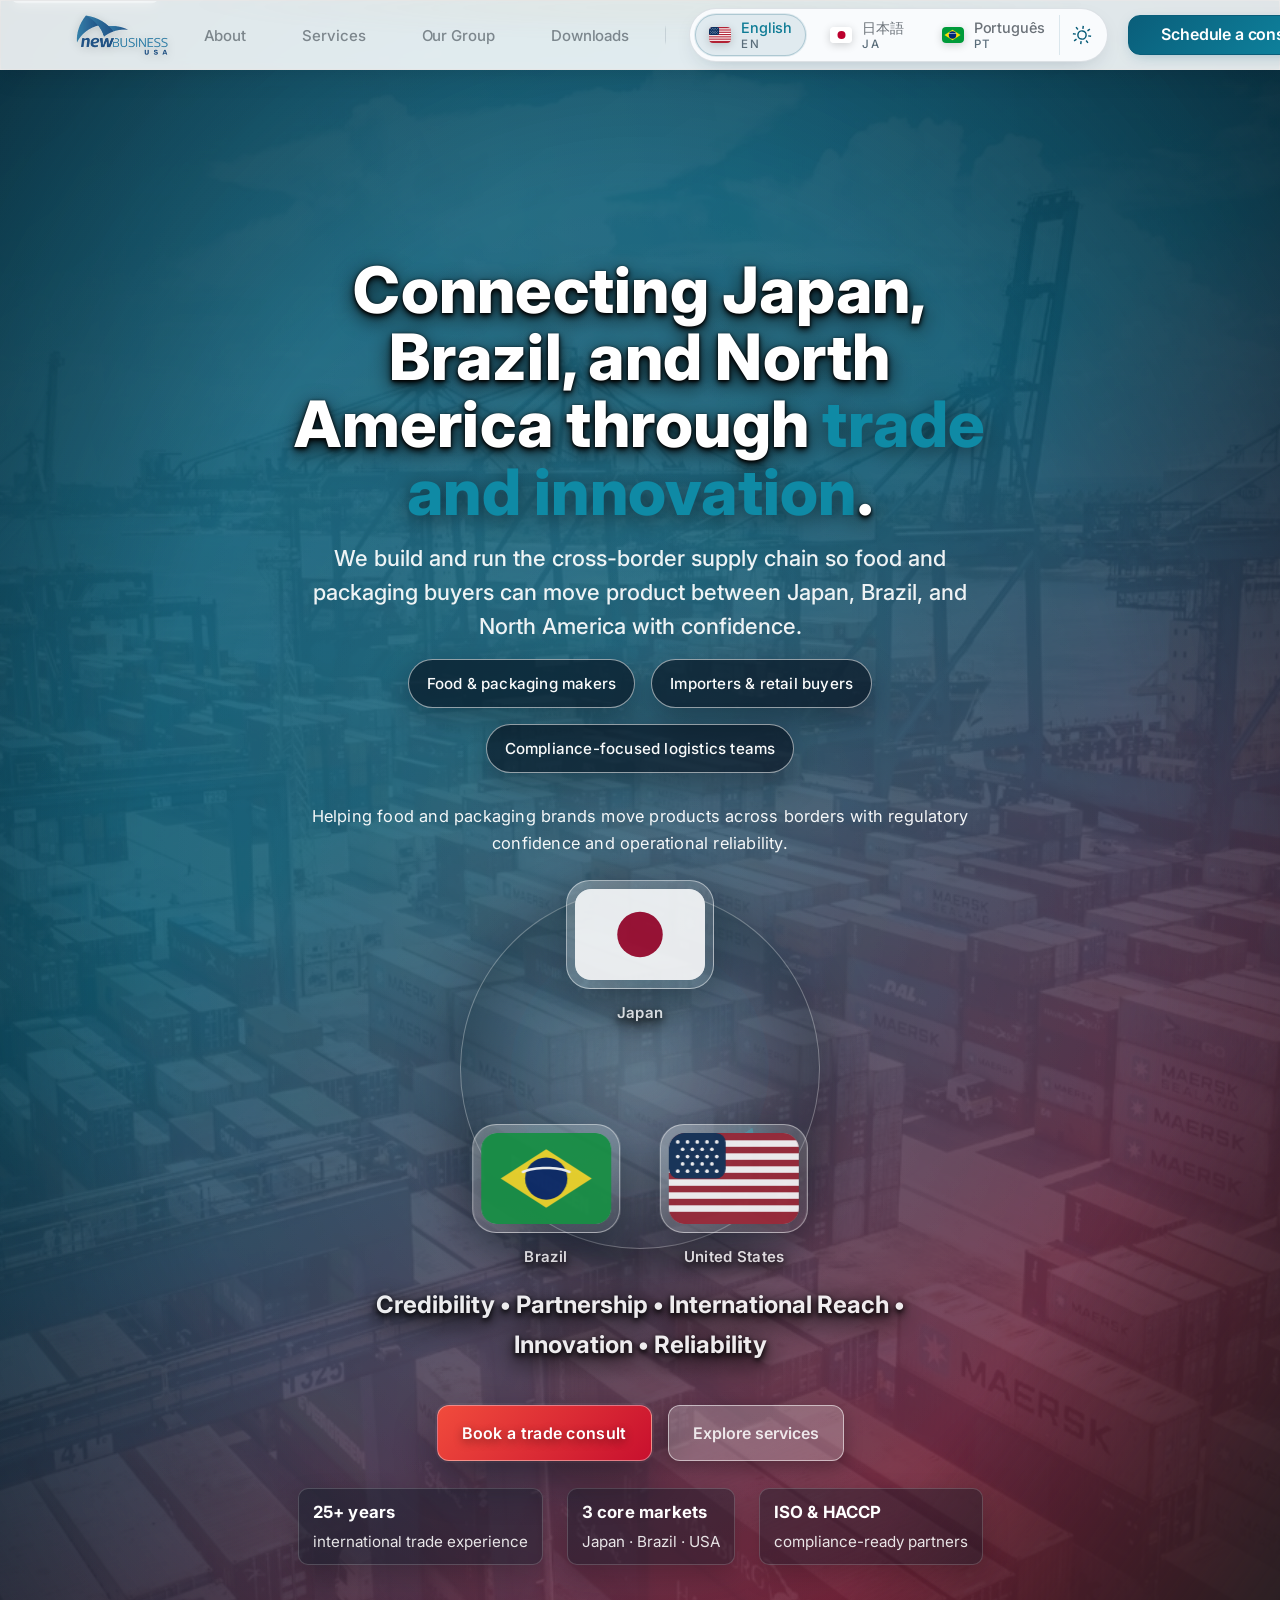
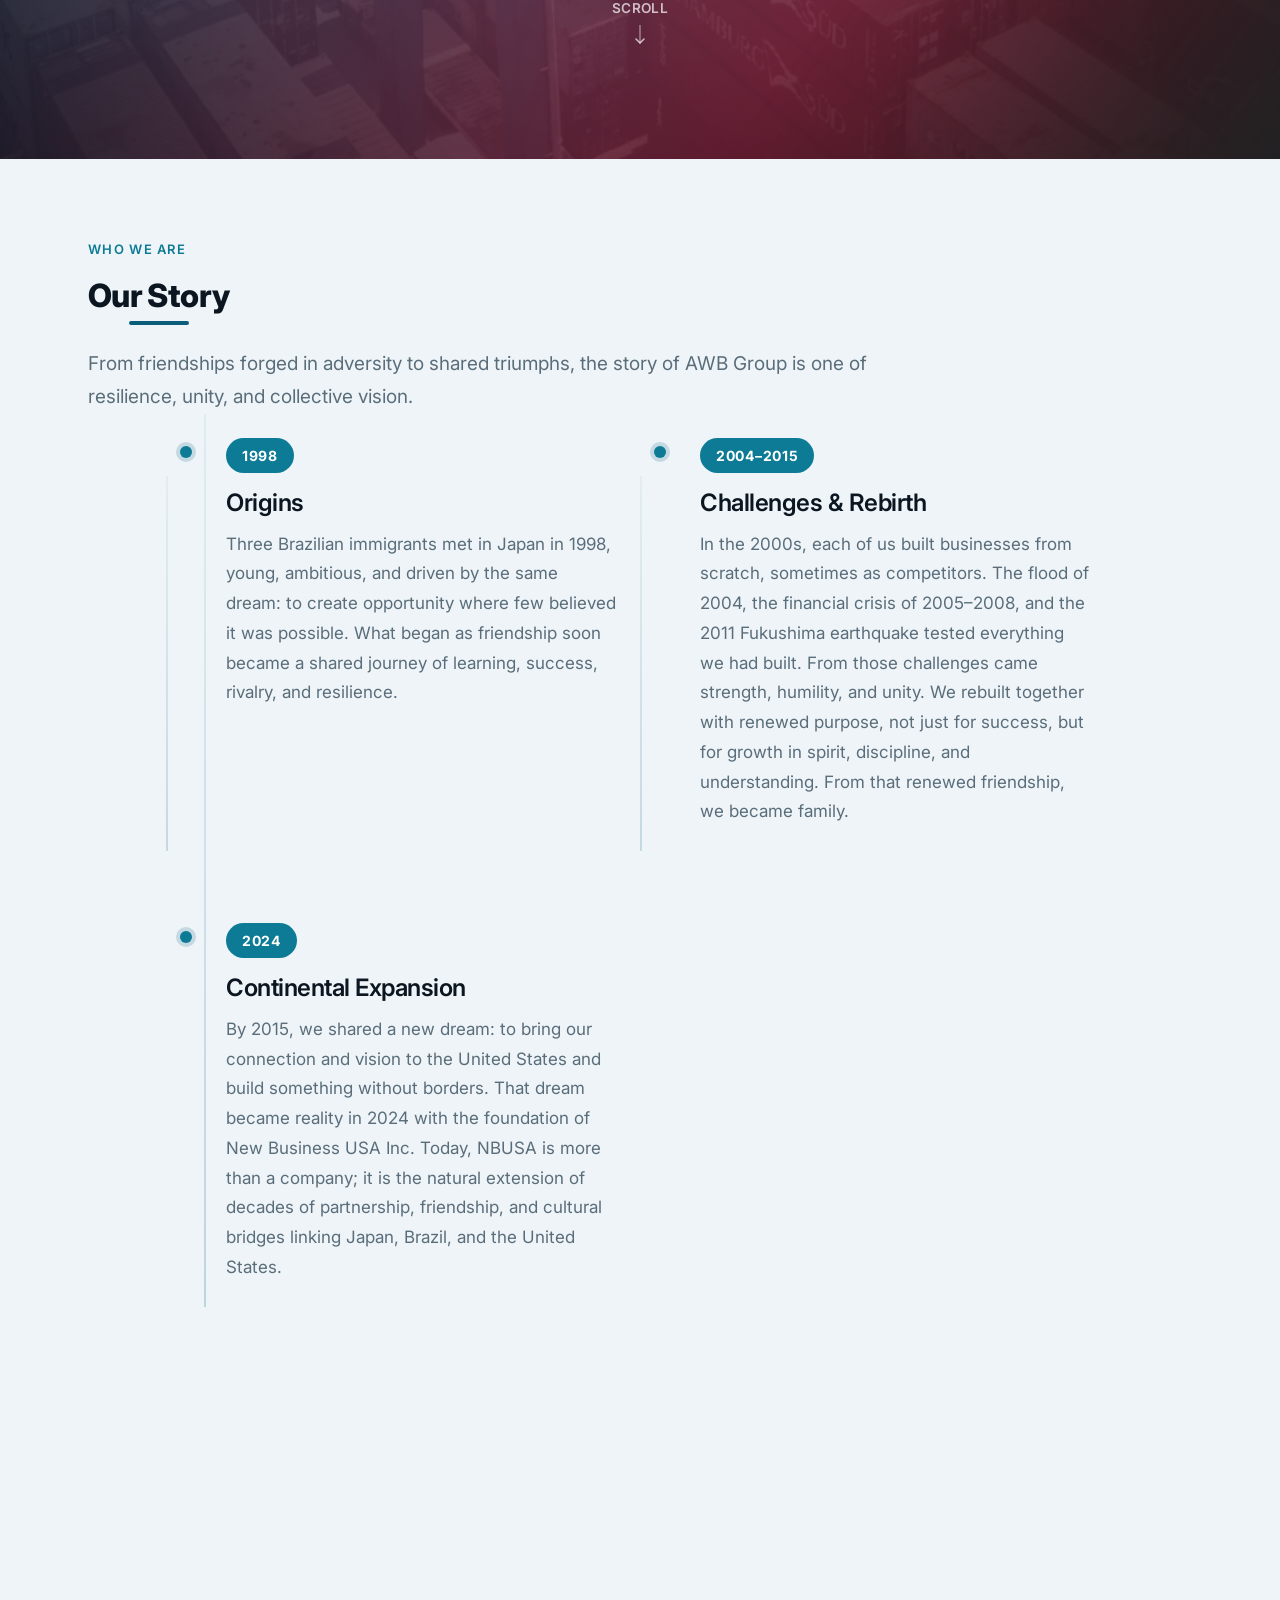
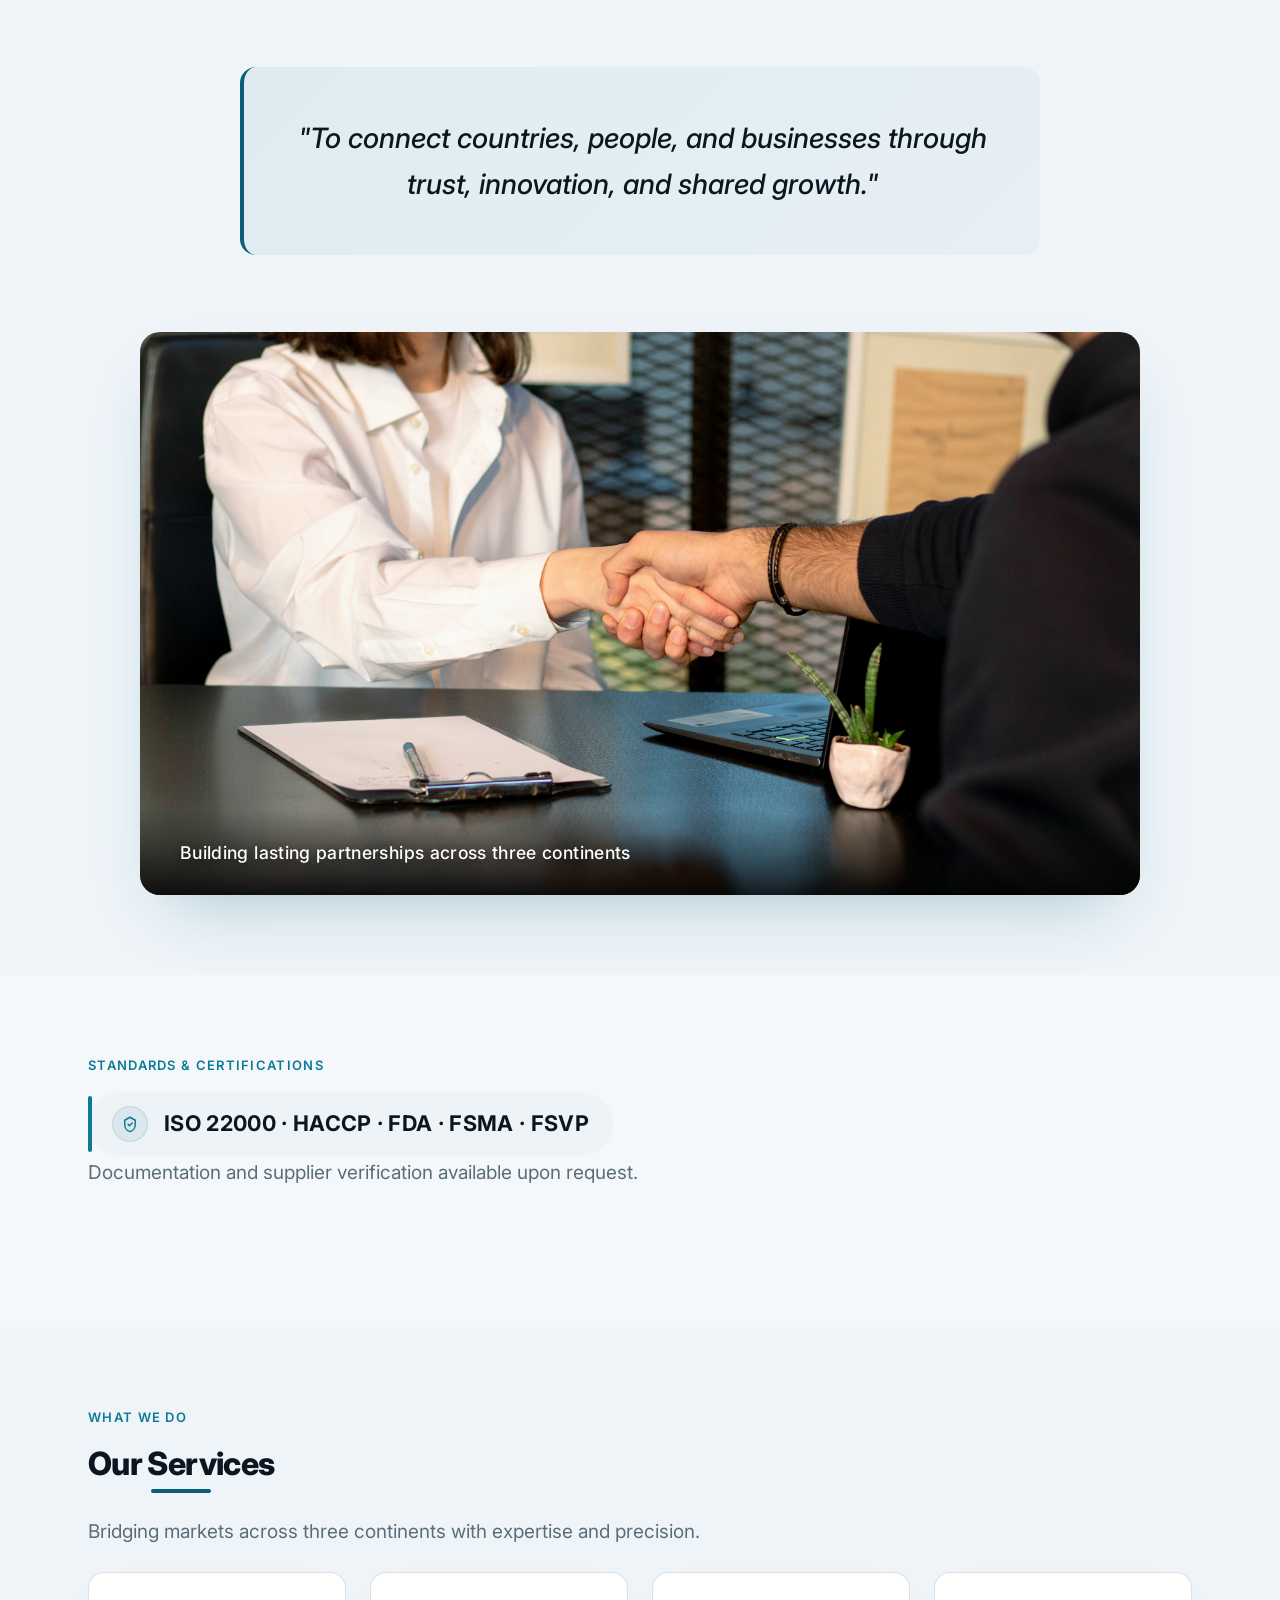
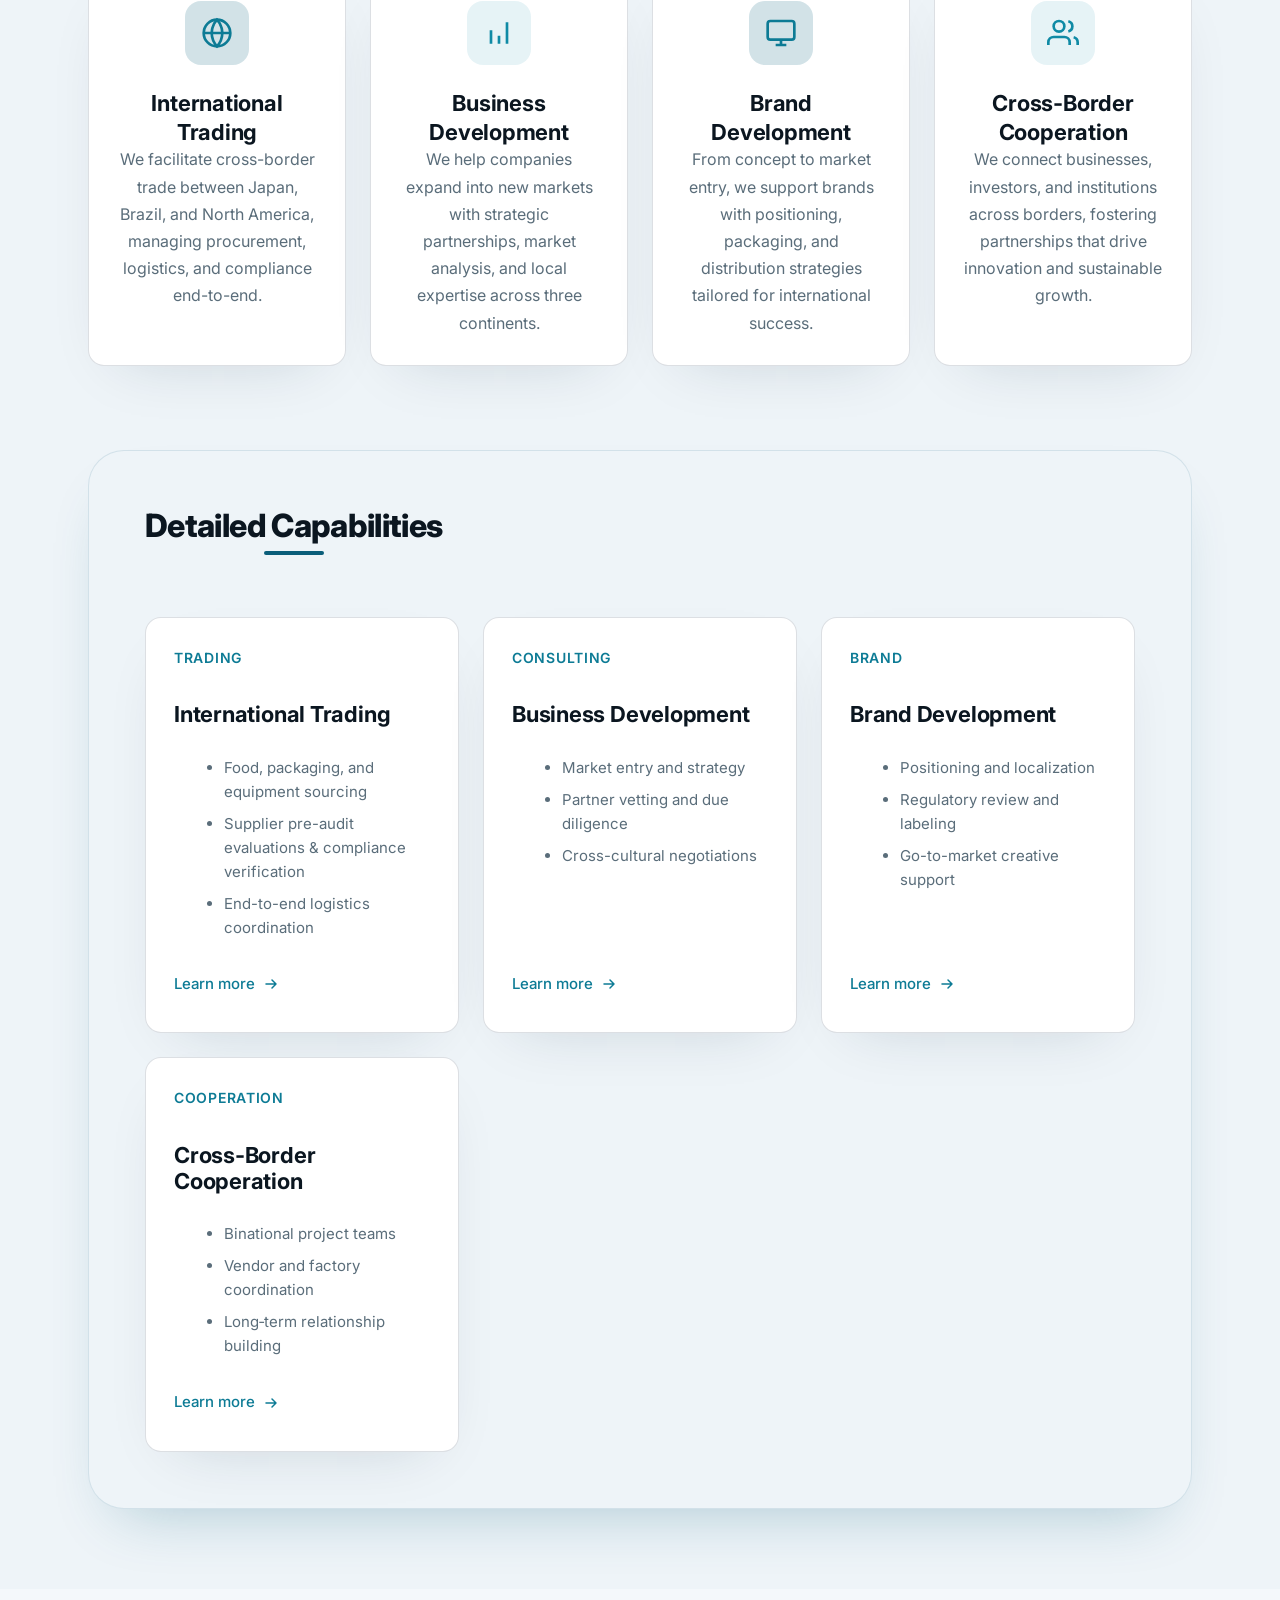
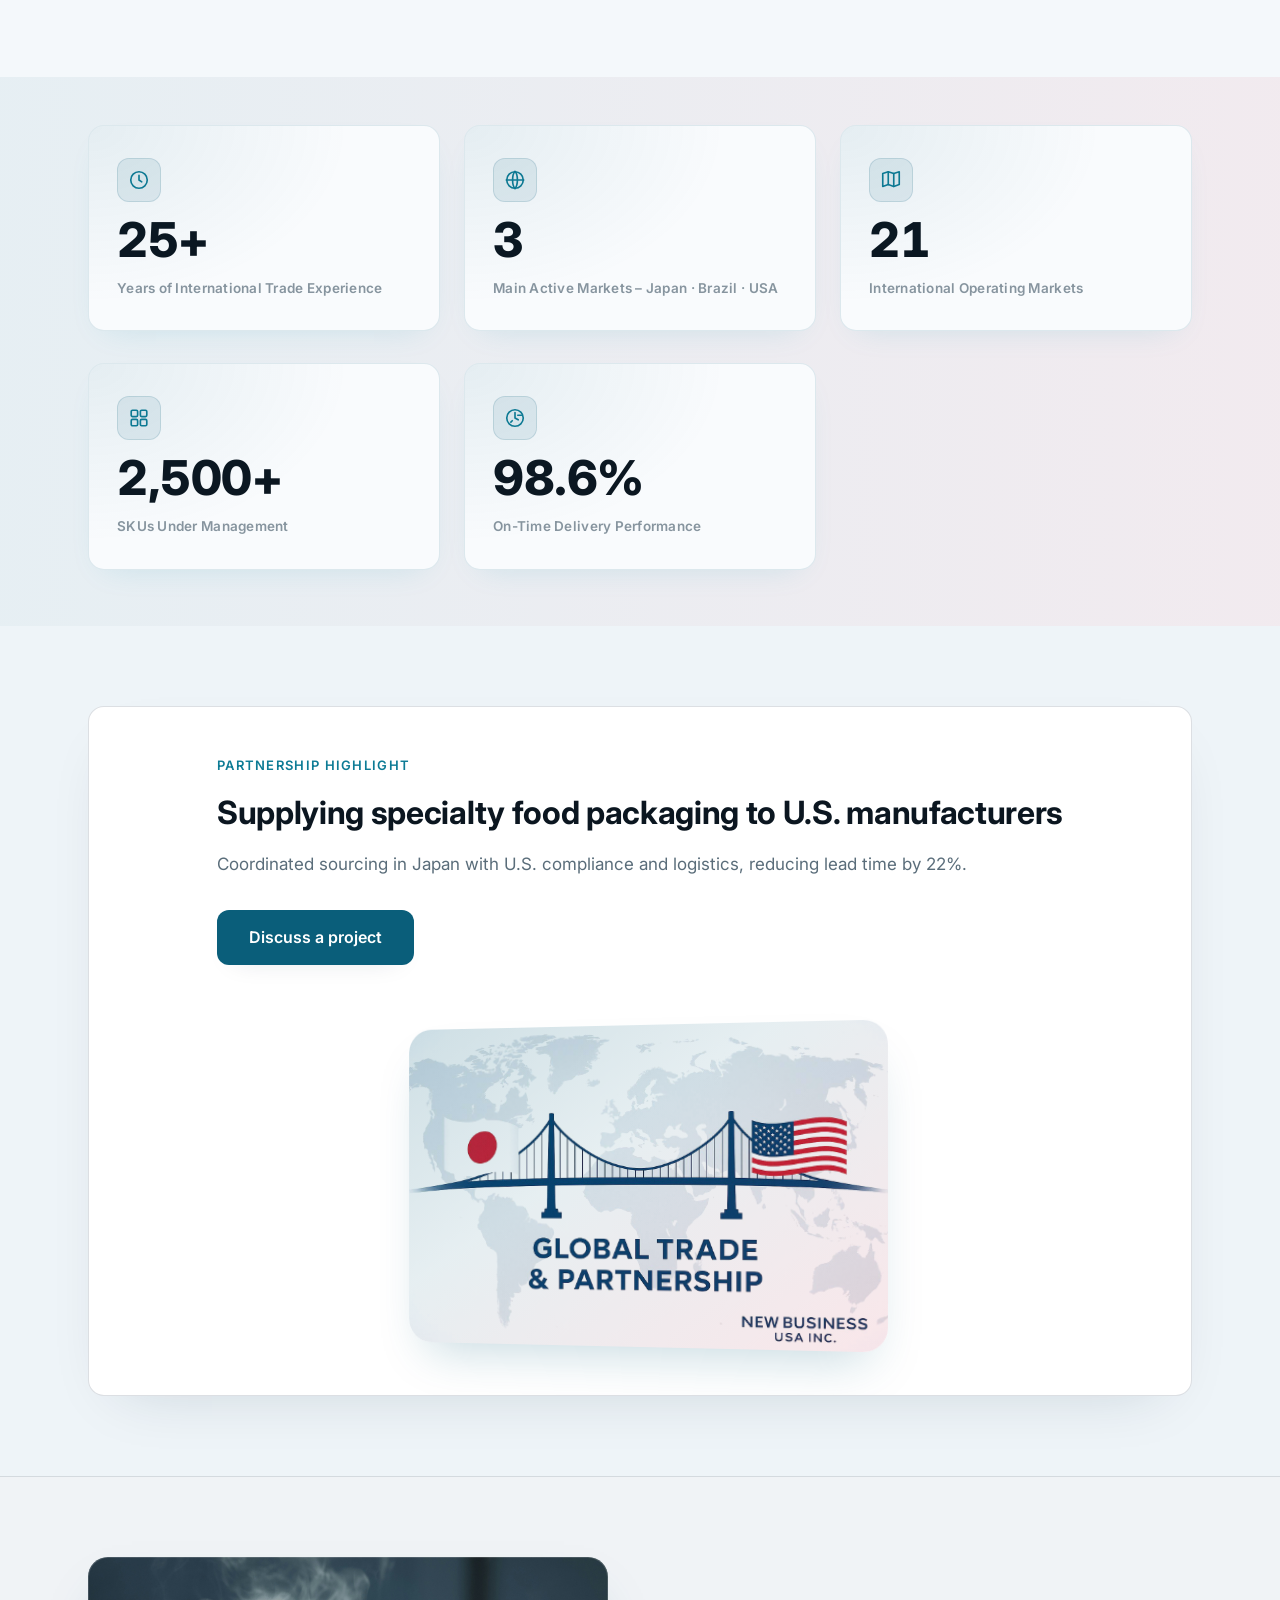
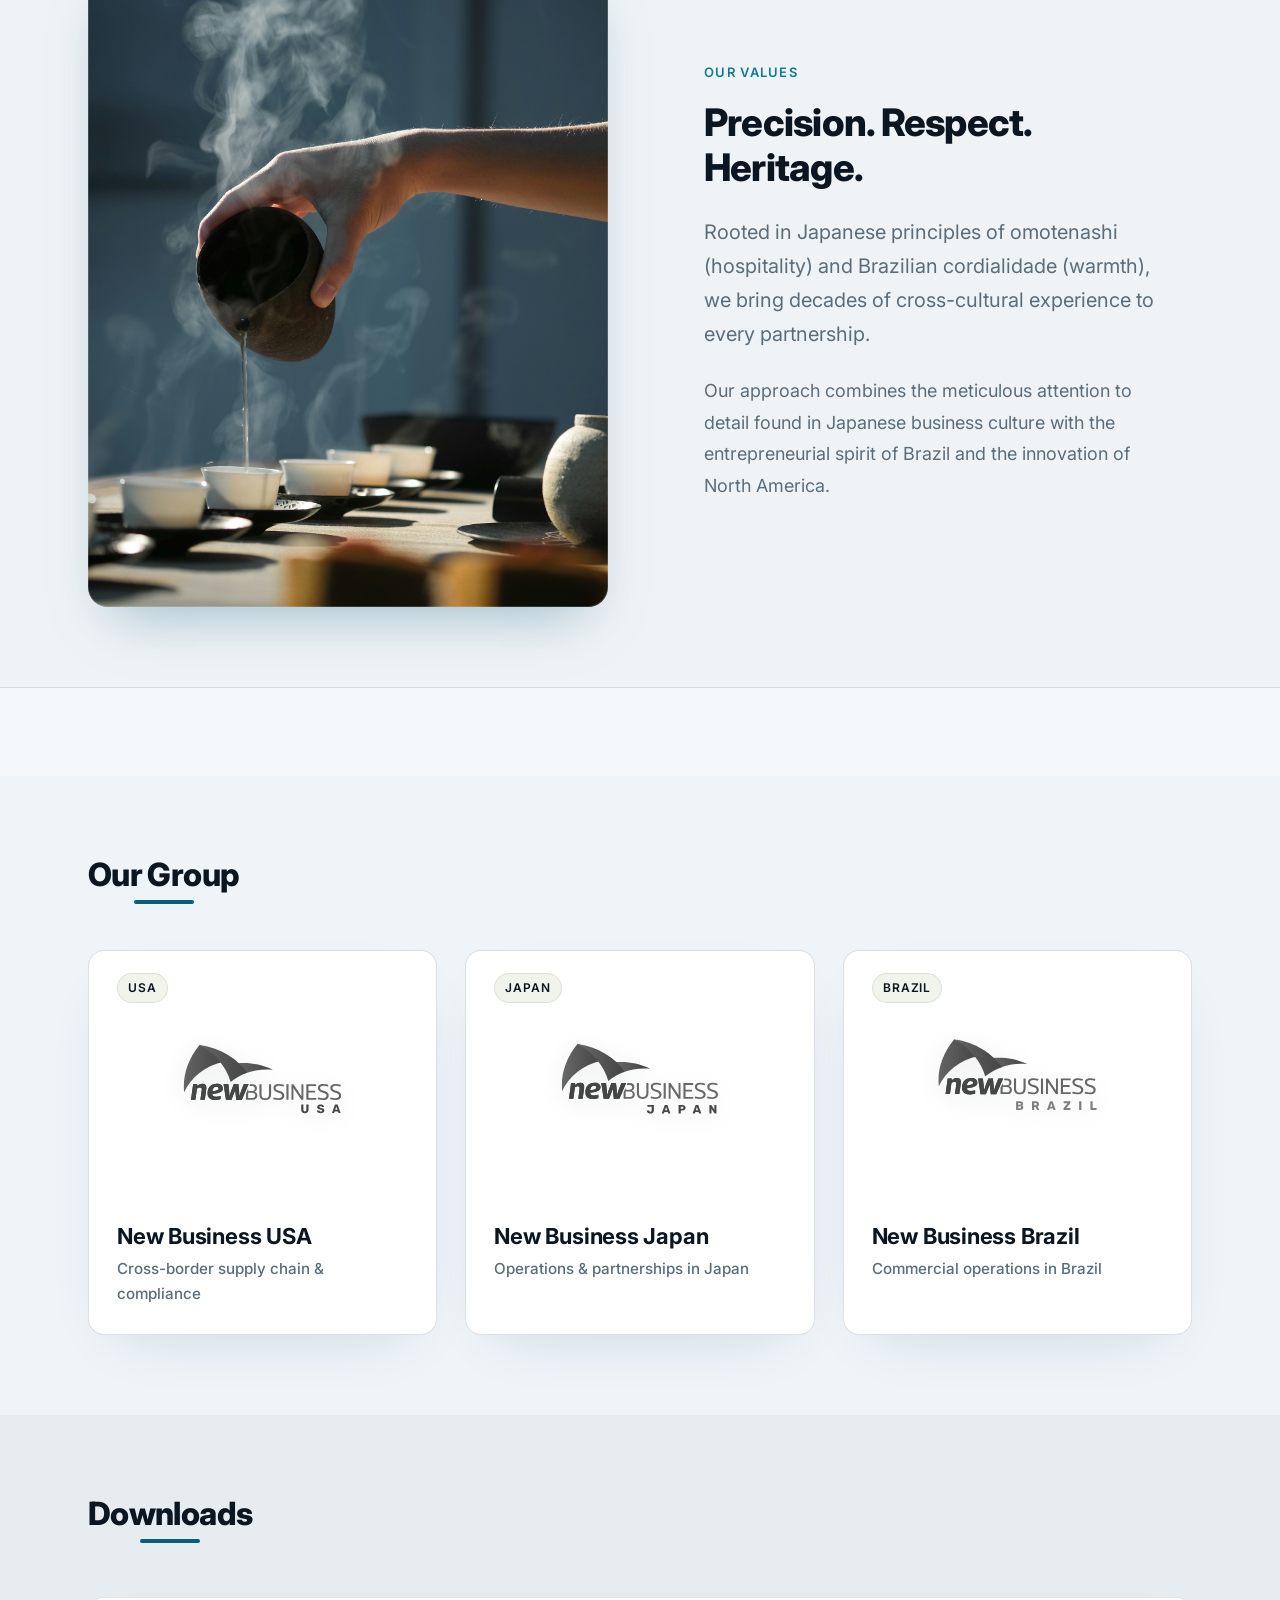
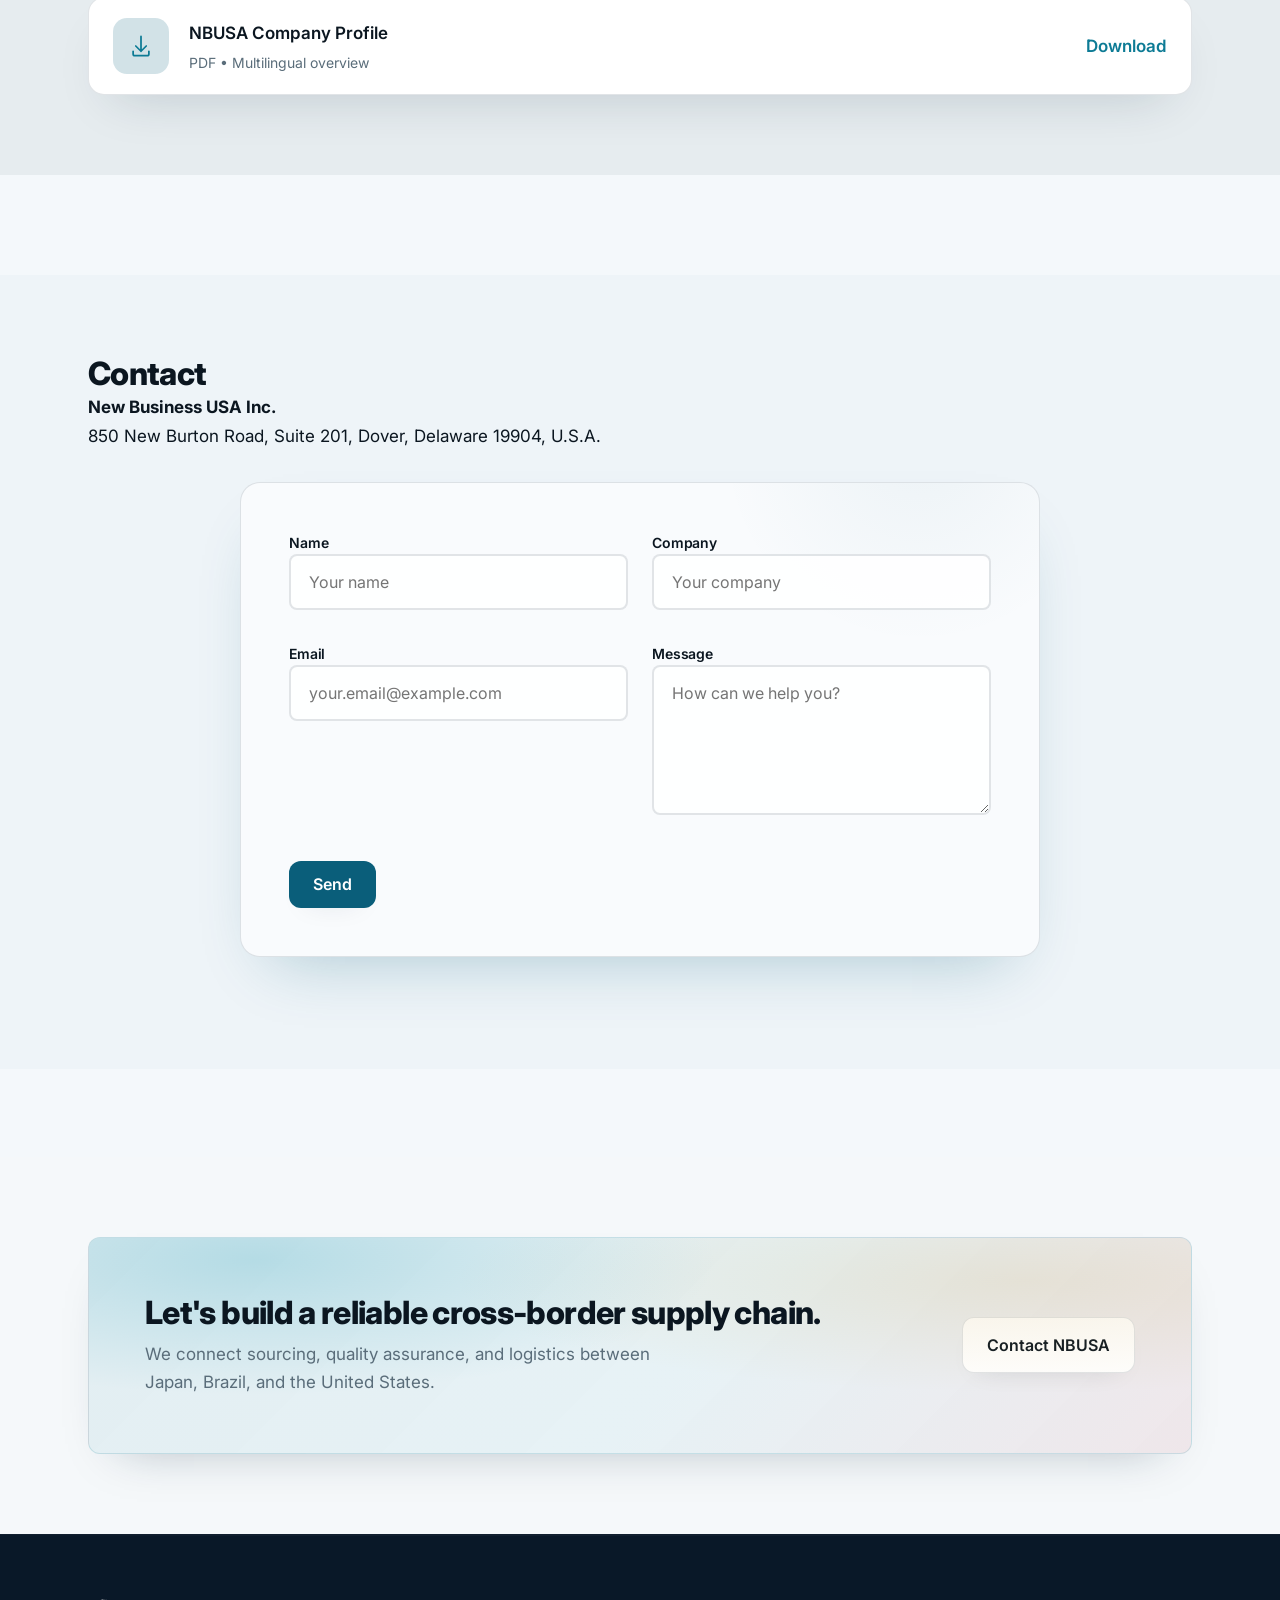
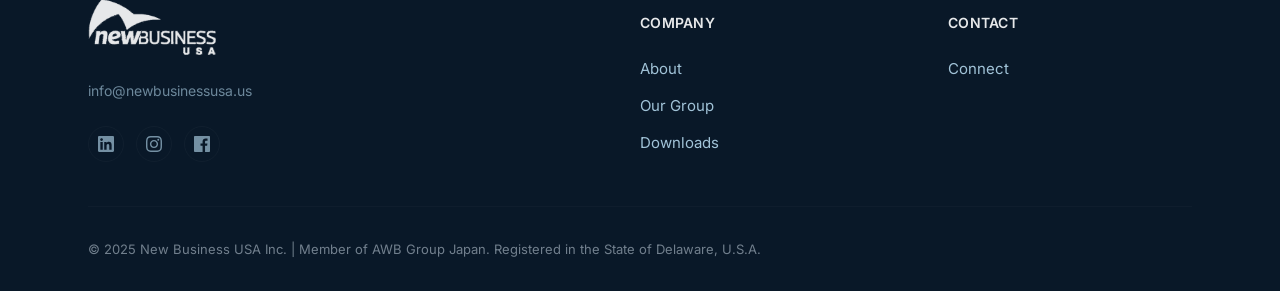
==== index.html @ 45899731 "Made improvements" ====
﻿<!DOCTYPE html>
<html lang="en">
  <head>
    <meta charset="utf-8" />
    <meta name="viewport" content="width=device-width, initial-scale=1" />
    <title>
      New Business USA Inc. – Japan–Brazil–U.S. trade, consulting &amp; brand development
    </title>
    <meta
      name="description"
      content="NBUSA connects Japan, Brazil, and North America through international trading, consulting, and brand development."
    />
    <meta name="theme-color" content="#0B0B0C" />
    <meta property="og:title" content="New Business USA Inc." />
    <meta
      property="og:description"
      content="Connecting Japan, Brazil, and North America through trade and innovation."
    />
    <meta property="og:image" content="assets/hero-bridge.jpg" />
    <meta name="twitter:card" content="summary_large_image" />
    <link rel="canonical" href="https://newbusinessusa.us/" />
    <link rel="preconnect" href="https://fonts.googleapis.com" />
    <link rel="preconnect" href="https://fonts.gstatic.com" crossorigin />
    <link
      href="https://fonts.googleapis.com/css2?family=Inter:wght@300;400;500;600;700;800&family=Noto+Sans+JP:wght@400;500;700;800&display=swap"
      rel="stylesheet"
    />
    <link rel="stylesheet" href="styles.css" />
    <link rel="stylesheet" href="hero.css" />
  </head>
  <body id="top">
    <a class="skip-link" href="#about">Skip to content</a>
    <header class="header">
      <div class="header-main">
        <div class="container">
          <div class="header-main-inner">
            <a href="#top" class="brand" aria-label="New Business USA">
              <img
                class="brand-logo brand-logo-dark"
                src="assets/logo-tight.png"
                alt="New Business USA"
              />
            </a>
            <button
              class="nav-toggle"
              type="button"
              aria-label="Toggle navigation"
              aria-controls="primary-nav"
              aria-expanded="false"
            >
              <span class="nav-toggle-bar"></span>
              <span class="nav-toggle-bar"></span>
              <span class="nav-toggle-bar"></span>
            </button>
            <nav id="primary-nav" class="nav" aria-label="Primary">
              <a class="nav-link" href="#about" data-i18n="nav_about">About</a>
              <a class="nav-link" href="#services" data-i18n="nav_services">Services</a>
              <a class="nav-link" href="#our-group" data-i18n="nav_group">Our Group</a>
              <a class="nav-link" href="#downloads" data-i18n="nav_downloads">Downloads</a>
              <a class="nav-link contact-link" href="#contact" data-i18n="nav_contact">Contact</a>
            </nav>
            <div class="toolbar">
              <div class="toolbar-group" aria-label="Display options">
                <div class="lang-select" data-open="false">
                  <button class="lang-current" aria-expanded="false" aria-haspopup="true">
                    <span class="lang-flag" aria-hidden="true">
                      <img
                        src="assets/flag-usa.svg"
                        width="24"
                        height="16"
                        alt=""
                        data-current-flag
                        data-default-src="assets/flag-usa.svg"
                      />
                    </span>
                    <span class="lang-label lang-code">EN</span>
                    <span class="lang-name">English</span>
                    <svg
                      class="chevron"
                      width="12"
                      height="12"
                      viewBox="0 0 20 20"
                      fill="none"
                      aria-hidden="true"
                    >
                      <path
                        d="M6 8l4 4 4-4"
                        stroke="currentColor"
                        stroke-width="2"
                        stroke-linecap="round"
                        stroke-linejoin="round"
                      />
                    </svg>
                  </button>
                  <div class="lang-dropdown" role="menu">
                    <button
                      id="lang-en"
                      class="lang-option"
                      type="button"
                      role="menuitem"
                      aria-current="true"
                    >
                      <span class="lang-flag" aria-hidden="true"
                        ><img src="assets/flag-usa.svg" width="24" height="16" alt=""
                      /></span>
                      <span class="lang-option-label">
                        <span class="lang-option-name">English</span>
                        <span class="lang-option-code">EN</span>
                      </span>
                    </button>
                    <button id="lang-ja" class="lang-option" type="button" role="menuitem">
                      <span class="lang-flag" aria-hidden="true"
                        ><img src="assets/flag-japan.svg" width="24" height="16" alt=""
                      /></span>
                      <span class="lang-option-label">
                        <span class="lang-option-name">日本語</span>
                        <span class="lang-option-code">JA</span>
                      </span>
                    </button>
                    <button id="lang-pt" class="lang-option" type="button" role="menuitem">
                      <span class="lang-flag" aria-hidden="true"
                        ><img src="assets/flag-brazil.svg" width="24" height="16" alt=""
                      /></span>
                      <span class="lang-option-label">
                        <span class="lang-option-name">Português</span>
                        <span class="lang-option-code">PT</span>
                      </span>
                    </button>
                  </div>
                </div>
                <button
                  id="theme-toggle"
                  class="icon-btn"
                  aria-label="Toggle light/dark mode"
                >
                  <svg
                    class="theme-icon theme-icon-sun"
                    width="24"
                    height="24"
                    viewBox="0 0 24 24"
                    fill="none"
                    aria-hidden="true"
                  >
                    <circle
                      cx="12"
                      cy="12"
                      r="4.5"
                      stroke="currentColor"
                      stroke-width="1.6"
                      fill="none"
                    />
                    <line x1="12" y1="2" x2="12" y2="5.2" stroke="currentColor" stroke-width="1.6" />
                    <line
                      x1="12"
                      y1="18.8"
                      x2="12"
                      y2="22"
                      stroke="currentColor"
                      stroke-width="1.6"
                    />
                    <line x1="2" y1="12" x2="5.2" y2="12" stroke="currentColor" stroke-width="1.6" />
                    <line
                      x1="18.8"
                      y1="12"
                      x2="22"
                      y2="12"
                      stroke="currentColor"
                      stroke-width="1.6"
                    />
                    <line
                      x1="4.4"
                      y1="4.4"
                      x2="6.7"
                      y2="6.7"
                      stroke="currentColor"
                      stroke-width="1.6"
                    />
                    <line
                      x1="17.3"
                      y1="17.3"
                      x2="19.6"
                      y2="19.6"
                      stroke="currentColor"
                      stroke-width="1.6"
                    />
                    <line
                      x1="4.4"
                      y1="19.6"
                      x2="6.7"
                      y2="17.3"
                      stroke="currentColor"
                      stroke-width="1.6"
                    />
                    <line
                      x1="17.3"
                      y1="6.7"
                      x2="19.6"
                      y2="4.4"
                      stroke="currentColor"
                      stroke-width="1.6"
                    />
                  </svg>
                  <svg
                    class="theme-icon theme-icon-moon"
                    width="24"
                    height="24"
                    viewBox="0 0 24 24"
                    fill="none"
                    aria-hidden="true"
                  >
                    <path
                      d="M21 12.8A9 9 0 0111.2 3 7 7 0 1021 12.8z"
                      stroke="currentColor"
                      stroke-width="1.6"
                      fill="none"
                    />
                  </svg>
                </button>
              </div>
              <a href="#contact" class="contact-cta btn" data-i18n="nav_contact_cta"
                >Schedule a consult</a
              >
            </div>
          </div>
        </div>
      </div>
    </header>

    <!-- HERO -->
    <section
      class="hero"
      role="region"
      aria-label="Trade & Logistics"
      style="position: relative; isolation: isolate"
    >
      <!-- Optional: Video background (uncomment and add ports-slow-pan.mp4 to use)
    <video autoplay muted loop playsinline style="position:absolute;inset:0;width:100%;height:100%;object-fit:cover;opacity:.18;mix-blend-mode:screen;">
      <source src="assets/ports-slow-pan.mp4" type="video/mp4">
    </video>
    -->
      <div class="hero-background">
        <div class="hero-image" style="background-image: url('assets/hero-port.jpg')"></div>
        <div class="hero-overlay"></div>
      </div>
      <div class="container">
        <div class="hero-copy">
          <h1 class="hero-title h1" aria-describedby="hero-subhead">
            Connecting Japan, Brazil,<br />and North America through<br /><span
              class="highlight-awb"
              >trade and innovation.</span
            >
          </h1>
          <p class="hero-clarifier" data-i18n="hero_clarifier">
            We build and run the cross-border supply chain so food and packaging buyers can move
            product between Japan, Brazil, and North America with confidence.
          </p>
          <ul class="hero-pills" aria-label="Industries and teams we support">
            <li data-i18n="hero_pill1">Food &amp; packaging makers</li>
            <li data-i18n="hero_pill2">Importers &amp; retail buyers</li>
            <li data-i18n="hero_pill3">Compliance-focused logistics teams</li>
          </ul>
          <p class="hero-sub" data-i18n="hero_support">
            Helping food and packaging brands move products across borders with regulatory
            confidence and operational reliability.
          </p>
          <div class="hero-flags">
            <div
              class="trade-ring"
              role="img"
              aria-label="Bi-directional trade routes linking Japan, Brazil, and the United States"
            >
              <svg class="trade-paths" viewBox="0 0 320 320" aria-hidden="true" focusable="false">
                <defs>
                  <marker
                    id="trade-arrow"
                    markerWidth="10"
                    markerHeight="10"
                    refX="5"
                    refY="5"
                    orient="auto"
                    markerUnits="strokeWidth"
                  >
                    <path d="M0 0L10 5L0 10Z" fill="rgba(15, 138, 165, 0.85)" />
                  </marker>
                </defs>
                <path
                  class="trade-arc"
                  d="M160 54 A116 116 0 0 1 64 236"
                  marker-start="url(#trade-arrow)"
                  marker-end="url(#trade-arrow)"
                />
                <path
                  class="trade-arc"
                  d="M64 236 A116 116 0 0 1 256 236"
                  marker-start="url(#trade-arrow)"
                  marker-end="url(#trade-arrow)"
                />
                <path
                  class="trade-arc"
                  d="M256 236 A116 116 0 0 1 160 54"
                  marker-start="url(#trade-arrow)"
                  marker-end="url(#trade-arrow)"
                />
              </svg>

              <div class="flag-item flag-japan">
                <div class="flag-card">
                  <img
                    src="assets/flag-japan.svg"
                    width="160"
                    height="112"
                    alt="Flag of Japan"
                    loading="lazy"
                  />
                </div>
                <span class="flag-label" data-i18n="flag_japan">Japan</span>
              </div>

              <div class="flag-item flag-brazil">
                <div class="flag-card">
                  <img
                    src="assets/flag-brazil.svg"
                    width="160"
                    height="112"
                    alt="Flag of Brazil"
                    loading="lazy"
                  />
                </div>
                <span class="flag-label" data-i18n="flag_brazil">Brazil</span>
              </div>

              <div class="flag-item flag-usa">
                <div class="flag-card">
                  <img
                    src="assets/flag-usa.svg"
                    width="160"
                    height="112"
                    alt="Flag of the United States"
                    loading="lazy"
                  />
                </div>
                <span class="flag-label" data-i18n="flag_usa">United States</span>
              </div>
            </div>
          </div>
          <p id="hero-subhead" class="hero-subtitle lead" data-i18n="hero_tag">
            International trade and consulting services connecting three continents through
            innovation and partnership.
          </p>
          <div class="hero-cta">
            <a href="#contact" class="btn" data-i18n="hero_cta_primary">Book a trade consult</a>
            <a href="#services" class="btn outline" data-i18n="hero_cta_secondary"
              >Explore services</a
            >
          </div>
          <div class="hero-proof" aria-label="Key proof points">
            <span>
              <strong data-i18n="hero_stat_years_value">25+ years</strong>
              <span data-i18n="hero_stat_years_label">international trade experience</span>
            </span>
            <span>
              <strong data-i18n="hero_stat_markets_value">3 core markets</strong>
              <span data-i18n="hero_stat_markets_label">Japan · Brazil · USA</span>
            </span>
            <span>
              <strong data-i18n="hero_stat_cert_value">ISO &amp; HACCP</strong>
              <span data-i18n="hero_stat_cert_label">compliance-ready partners</span>
            </span>
          </div>
          <a class="scroll-cue" href="#about" aria-label="Scroll to learn about NBUSA">
            <span>Scroll</span>
            <svg width="10" height="24" viewBox="0 0 10 24" fill="none" aria-hidden="true">
              <path
                d="M5 0v18"
                stroke="currentColor"
                stroke-width="1.5"
                stroke-linecap="round"
                opacity="0.6"
              />
              <path
                d="M1 14l4 4 4-4"
                stroke="currentColor"
                stroke-width="1.5"
                stroke-linecap="round"
                stroke-linejoin="round"
              />
            </svg>
          </a>
        </div>
      </div>
    </section>

    <!-- ABOUT - AWB Corporate Story -->
    <section id="about" class="section reveal anchor-offset">
      <div class="container">
        <div class="section-header align-center">
          <span class="kicker" data-i18n="about_kicker">Who We Are</span>
          <h2 data-i18n="about_title">Our Story</h2>
          <p class="lead" data-i18n="about_lead">
            From friendships forged in adversity to shared triumphs, the story of AWB Group is one
            of resilience, unity, and collective vision.
          </p>
        </div>

        <div class="about-timeline">
          <div class="timeline-item">
            <div class="timeline-year">1998</div>
            <h3 data-i18n="timeline_origins_title">Origins</h3>
            <p data-i18n="timeline_origins_body">
              Three Brazilian immigrants met in Japan in 1998, young, ambitious, and driven by the
              same dream: to create opportunity where few believed it was possible. What began as
              friendship soon became a shared journey of learning, success, rivalry, and resilience.
            </p>
          </div>

          <div class="timeline-item">
            <div class="timeline-year">2004–2015</div>
            <h3 data-i18n="timeline_challenges_title">Challenges &amp; Rebirth</h3>
            <p data-i18n="timeline_challenges_body">
              In the 2000s, each of us built businesses from scratch, sometimes as competitors. The
              flood of 2004, the financial crisis of 2005–2008, and the 2011 Fukushima earthquake
              tested everything we had built. From those challenges came strength, humility, and
              unity. We rebuilt together with renewed purpose, not just for success, but for growth
              in spirit, discipline, and understanding. From that renewed friendship, we became
              family.
            </p>
          </div>

          <div class="timeline-item">
            <div class="timeline-year">2024</div>
            <h3 data-i18n="timeline_expansion_title">Continental Expansion</h3>
            <p data-i18n="timeline_expansion_body">
              By 2015, we shared a new dream: to bring our connection and vision to the United
              States and build something without borders. That dream became reality in 2024 with the
              foundation of New Business USA Inc. Today, NBUSA is more than a company; it is the
              natural extension of decades of partnership, friendship, and cultural bridges linking
              Japan, Brazil, and the United States.
            </p>
          </div>
        </div>

        <figure class="pull-quote reveal">
          <blockquote data-i18n="about_quote">
            "NBUSA gives us confidence that every shipment will land on time across three
            continents."
          </blockquote>
          <figcaption data-i18n="about_quote_attr">
            Logistics Director, São Paulo Partner
          </figcaption>
        </figure>

        <blockquote class="mission">
          <p data-i18n="mission_quote">
            "To connect countries, people, and businesses through trust, innovation, and shared
            growth."
          </p>
        </blockquote>

        <!-- Partnership Image -->
        <figure class="about-image reveal">
          <img
            src="assets/partnership-handshake.jpg"
            alt="Business partnership handshake representing trust and collaboration"
            loading="lazy"
          />
          <figcaption data-i18n="about_image_caption">
            Building lasting partnerships across three continents
          </figcaption>
        </figure>
      </div>
    </section>

    <!-- STANDARDS / CERTIFICATIONS -->
    <section id="standards" class="section reveal anchor-offset" aria-labelledby="standards-title">
      <div class="container">
        <div class="section-header align-center">
          <span class="kicker" data-i18n="standards_kicker">Standards &amp; Certifications</span>
          <h2 id="standards-title" class="h2 bar standards-banner">
            <span class="standards-icon" aria-hidden="true">
              <svg
                viewBox="0 0 24 24"
                fill="none"
                stroke="currentColor"
                stroke-width="2"
                stroke-linecap="round"
                stroke-linejoin="round"
              >
                <path d="M12 3l7 4v5.5c0 4.5-2.9 8.7-7 9.5-4.1-.8-7-5-7-9.5V7l7-4z" />
                <path d="M9.5 12.5l1.8 1.8 3.7-3.6" />
              </svg>
            </span>
            <span>ISO 22000 · HACCP · FDA · FSMA · FSVP</span>
          </h2>
          <p class="lead" data-i18n="standards_lead">
            Documentation and supplier verification available upon request.
          </p>
        </div>
      </div>
    </section>

    <!-- SERVICES - AWB Corporate -->
    <section id="services" class="section reveal anchor-offset" aria-labelledby="services-title">
      <div class="container">
        <div class="section-header align-center">
          <span class="kicker" data-i18n="services_kicker">What We Do</span>
          <h2 id="services-title" data-i18n="services_title">Our Services</h2>
          <p class="lead" data-i18n="services_lead">
            Bridging markets across three continents with expertise and precision.
          </p>
        </div>

        <div class="grid-4 services-grid">
          <a class="service-card card service" href="#trading">
            <div class="service-icon awb-blue" aria-hidden="true">
              <svg
                width="32"
                height="32"
                viewBox="0 0 24 24"
                fill="none"
                stroke="currentColor"
                stroke-width="2"
              >
                <circle cx="12" cy="12" r="10" />
                <path
                  d="M2 12h20M12 2a15.3 15.3 0 0 1 4 10 15.3 15.3 0 0 1-4 10 15.3 15.3 0 0 1-4-10 15.3 15.3 0 0 1 4-10z"
                />
              </svg>
            </div>
            <h3 data-i18n="svc1">International Trading</h3>
            <p data-i18n="svc1_desc">
              We facilitate cross-border trade between Japan, Brazil, and North America, managing
              procurement, logistics, and compliance end-to-end.
            </p>
          </a>

          <a class="service-card card service" href="#consulting">
            <div class="service-icon sky-blue" aria-hidden="true">
              <svg
                width="32"
                height="32"
                viewBox="0 0 24 24"
                fill="none"
                stroke="currentColor"
                stroke-width="2"
              >
                <path d="M12 20v-6M6 20V10M18 20V4" />
              </svg>
            </div>
            <h3 data-i18n="svc2">Business Development</h3>
            <p data-i18n="svc2_desc">
              We help companies expand into new markets with strategic partnerships, market
              analysis, and local expertise across three continents.
            </p>
          </a>

          <a class="service-card card service" href="#brand">
            <div class="service-icon awb-blue" aria-hidden="true">
              <svg
                width="32"
                height="32"
                viewBox="0 0 24 24"
                fill="none"
                stroke="currentColor"
                stroke-width="2"
              >
                <rect x="2" y="3" width="20" height="14" rx="2" />
                <path d="M8 21h8M12 17v4" />
              </svg>
            </div>
            <h3 data-i18n="svc3">Brand Development</h3>
            <p data-i18n="svc3_desc">
              From concept to market entry, we support brands with positioning, packaging, and
              distribution strategies tailored for international success.
            </p>
          </a>

          <a class="service-card card service" href="#cooperation">
            <div class="service-icon sky-blue" aria-hidden="true">
              <svg
                width="32"
                height="32"
                viewBox="0 0 24 24"
                fill="none"
                stroke="currentColor"
                stroke-width="2"
              >
                <path d="M17 21v-2a4 4 0 0 0-4-4H5a4 4 0 0 0-4 4v2" />
                <circle cx="9" cy="7" r="4" />
                <path d="M23 21v-2a4 4 0 0 0-3-3.87M16 3.13a4 4 0 0 1 0 7.75" />
              </svg>
            </div>
            <h3 data-i18n="svc4">Cross-Border Cooperation</h3>
            <p data-i18n="svc4_desc">
              We connect businesses, investors, and institutions across borders, fostering
              partnerships that drive innovation and sustainable growth.
            </p>
          </a>
        </div>

        <div class="services-detail-panel reveal">
          <div class="section-header align-center">
            <h2 data-i18n="services_detail_title">Detailed Capabilities</h2>
          </div>
          <div class="grid-4 services-detail-grid">
            <a class="card" href="#contact" id="trading">
              <div class="card-content">
                <div class="eyebrow" data-i18n="detail_trading_label">Trading</div>
                <h3 data-i18n="svc1">International Trading</h3>
                <ul class="card-points">
                  <li data-i18n="detail_trading_point1">Food, packaging, and equipment sourcing</li>
                  <li data-i18n="detail_trading_point2">
                    Supplier pre-audit evaluations &amp; compliance verification
                  </li>
                  <li data-i18n="detail_trading_point3">End‑to‑end logistics coordination</li>
                </ul>
                <span class="learn-more"
                  ><span data-i18n="learn_more">Learn more</span
                  ><svg width="16" height="16" viewBox="0 0 16 16" fill="none">
                    <path
                      d="M3 8h10m0 0l-4-4m4 4l-4 4"
                      stroke="currentColor"
                      stroke-width="1.5"
                      stroke-linecap="round"
                      stroke-linejoin="round"
                    /></svg
                ></span>
              </div>
            </a>
            <a class="card" href="#contact" id="consulting">
              <div class="card-content">
                <div class="eyebrow" data-i18n="detail_consulting_label">Consulting</div>
                <h3 data-i18n="svc2">Business Development</h3>
                <ul class="card-points">
                  <li data-i18n="detail_consulting_point1">Market entry and strategy</li>
                  <li data-i18n="detail_consulting_point2">Partner vetting and due diligence</li>
                  <li data-i18n="detail_consulting_point3">Cross‑cultural negotiations</li>
                </ul>
                <span class="learn-more"
                  ><span data-i18n="learn_more">Learn more</span
                  ><svg width="16" height="16" viewBox="0 0 16 16" fill="none">
                    <path
                      d="M3 8h10m0 0l-4-4m4 4l-4 4"
                      stroke="currentColor"
                      stroke-width="1.5"
                      stroke-linecap="round"
                      stroke-linejoin="round"
                    /></svg
                ></span>
              </div>
            </a>
            <a class="card" href="#contact" id="brand">
              <div class="card-content">
                <div class="eyebrow" data-i18n="detail_brand_label">Brand</div>
                <h3 data-i18n="svc3">Brand Development</h3>
                <ul class="card-points">
                  <li data-i18n="detail_brand_point1">Positioning and localization</li>
                  <li data-i18n="detail_brand_point2">Regulatory review and labeling</li>
                  <li data-i18n="detail_brand_point3">Go‑to‑market creative support</li>
                </ul>
                <span class="learn-more"
                  ><span data-i18n="learn_more">Learn more</span
                  ><svg width="16" height="16" viewBox="0 0 16 16" fill="none">
                    <path
                      d="M3 8h10m0 0l-4-4m4 4l-4 4"
                      stroke="currentColor"
                      stroke-width="1.5"
                      stroke-linecap="round"
                      stroke-linejoin="round"
                    /></svg
                ></span>
              </div>
            </a>
            <a class="card" href="#contact" id="cooperation">
              <div class="card-content">
                <div class="eyebrow" data-i18n="detail_cooperation_label">Cooperation</div>
                <h3 data-i18n="svc4">Cross-Border Cooperation</h3>
                <ul class="card-points">
                  <li data-i18n="detail_cooperation_point1">Binational project teams</li>
                  <li data-i18n="detail_cooperation_point2">Vendor and factory coordination</li>
                  <li data-i18n="detail_cooperation_point3">Long‑term relationship building</li>
                </ul>
                <span class="learn-more"
                  ><span data-i18n="learn_more">Learn more</span
                  ><svg width="16" height="16" viewBox="0 0 16 16" fill="none">
                    <path
                      d="M3 8h10m0 0l-4-4m4 4l-4 4"
                      stroke="currentColor"
                      stroke-width="1.5"
                      stroke-linecap="round"
                      stroke-linejoin="round"
                    /></svg
                ></span>
              </div>
            </a>
          </div>
        </div>
      </div>
    </section>

    <!-- METRICS / TRUST BAND -->
    <section class="section stats-band reveal" aria-label="Key metrics">
      <div class="container stats-grid">
        <div class="stat">
          <div class="stat-icon" aria-hidden="true">
            <svg
              viewBox="0 0 24 24"
              fill="none"
              stroke="currentColor"
              stroke-width="1.8"
              stroke-linecap="round"
              stroke-linejoin="round"
            >
              <circle cx="12" cy="12" r="9"></circle>
              <path d="M12 7v5l3 2"></path>
            </svg>
          </div>
          <div class="stat-num" data-target="25" data-suffix="+">25+</div>
          <div class="stat-label" data-i18n="stat_years">
            Years of International Trade Experience
          </div>
        </div>
        <div class="stat">
          <div class="stat-icon" aria-hidden="true">
            <svg
              viewBox="0 0 24 24"
              fill="none"
              stroke="currentColor"
              stroke-width="1.8"
              stroke-linecap="round"
              stroke-linejoin="round"
            >
              <circle cx="12" cy="12" r="9"></circle>
              <path d="M2.5 12h19"></path>
              <path d="M12 2.5c3.5 3.5 3.5 15 0 19-3.5-4-3.5-15 0-19z"></path>
            </svg>
          </div>
          <div class="stat-num" data-target="3">3</div>
          <div class="stat-label" data-i18n="stat_markets">
            Main Active Markets – Japan · Brazil · USA
          </div>
        </div>
        <div class="stat">
          <div class="stat-icon" aria-hidden="true">
            <svg
              viewBox="0 0 24 24"
              fill="none"
              stroke="currentColor"
              stroke-width="1.8"
              stroke-linecap="round"
              stroke-linejoin="round"
            >
              <path d="M9 3 3 5v14l6-2 6 2 6-2V3l-6 2-6-2z"></path>
              <path d="M9 3v14"></path>
              <path d="M15 5v14"></path>
            </svg>
          </div>
          <div class="stat-num" data-target="21">21</div>
          <div class="stat-label" data-i18n="stat_operating_markets">
            International Operating Markets
          </div>
        </div>
        <div class="stat">
          <div class="stat-icon" aria-hidden="true">
            <svg
              viewBox="0 0 24 24"
              fill="none"
              stroke="currentColor"
              stroke-width="1.8"
              stroke-linecap="round"
              stroke-linejoin="round"
            >
              <rect x="3.5" y="3.5" width="7" height="7" rx="1.4"></rect>
              <rect x="13.5" y="3.5" width="7" height="7" rx="1.4"></rect>
              <rect x="13.5" y="13.5" width="7" height="7" rx="1.4"></rect>
              <rect x="3.5" y="13.5" width="7" height="7" rx="1.4"></rect>
            </svg>
          </div>
          <div class="stat-num" data-target="2500" data-suffix="+" data-grouping="true">2,500+</div>
          <div class="stat-label" data-i18n="stat_skus">SKUs Under Management</div>
        </div>
        <div class="stat">
          <div class="stat-icon" aria-hidden="true">
            <svg
              viewBox="0 0 24 24"
              fill="none"
              stroke="currentColor"
              stroke-width="1.8"
              stroke-linecap="round"
              stroke-linejoin="round"
            >
              <circle cx="12" cy="12" r="9"></circle>
              <path d="M12 6v6l3.5 2"></path>
              <path d="M7.5 16.5 9 15"></path>
              <path d="M15 9h4"></path>
            </svg>
          </div>
          <div
            class="stat-num"
            data-target="98.6"
            data-suffix="%"
            data-decimals="1"
            data-grouping="false"
          >
            98.6%
          </div>
          <div class="stat-label" data-i18n="stat_delivery">On-Time Delivery Performance</div>
        </div>
      </div>
    </section>
    <!-- Accent stripe inspired by Leprino header band -->
    <div class="hero-stripe" aria-hidden="true"></div>

    <!-- FEATURED -->
    <section class="section reveal">
      <div class="container">
        <div class="card feature">
          <div class="feature-text">
            <div class="section-header align-left">
              <span class="kicker" data-i18n="feature_kicker">Partnership Highlight</span>
              <h3 data-i18n="feature_title">
                Supplying specialty food packaging to U.S. manufacturers
              </h3>
              <p class="muted" data-i18n="feature_body">
                Coordinated sourcing in Japan with U.S. compliance and logistics, reducing lead time
                by 22%.
              </p>
            </div>
            <a class="btn" href="#contact" data-i18n="feature_cta">Discuss a project</a>
          </div>
          <div class="feature-media">
            <img
              src="assets/hero-bridge.jpg"
              alt="Bridge and harbor view representing international connections"
              loading="lazy"
              width="1200"
              height="800"
            />
          </div>
        </div>
      </div>
    </section>

    <!-- Structured data for Organization -->
    <script type="application/ld+json">
      {
        "@context": "https://schema.org",
        "@type": "Organization",
        "name": "New Business USA Inc.",
        "url": "https://newbusinessusa.us/",
        "logo": "https://newbusinessusa.us/assets/logo-tight.png",
        "sameAs": ["https://www.linkedin.com/company/new-business-usa/"],
        "address": {
          "@type": "PostalAddress",
          "streetAddress": "850 New Burton Road, Suite 201",
          "addressLocality": "Dover",
          "addressRegion": "DE",
          "postalCode": "19904",
          "addressCountry": "US"
        },
        "contactPoint": [
          {
            "@type": "ContactPoint",
            "email": "info@newbusinessusa.us",
            "contactType": "Sales",
            "areaServed": ["US", "JP", "BR"],
            "availableLanguage": ["en", "ja", "pt"]
          }
        ]
      }
    </script>

    <!-- VALUES / CULTURE -->
    <section class="section section-warm reveal">
      <div class="container">
        <div class="culture-showcase">
          <figure class="culture-image">
            <img
              src="assets/japanese-tea-ceremony.jpg"
              alt="Traditional Japanese tea ceremony representing precision, respect, and cultural heritage"
              loading="lazy"
            />
          </figure>
          <div class="culture-content">
            <span class="kicker" data-i18n="values_kicker">Our Values</span>
            <h2 data-i18n="values_title">Precision. Respect. Heritage.</h2>
            <p class="lead" data-i18n="values_lead">
              Rooted in Japanese principles of <em>omotenashi</em> (hospitality) and Brazilian
              <em>cordialidade</em> (warmth), we bring decades of cross-cultural experience to every
              partnership.
            </p>
            <p data-i18n="values_body">
              Our approach combines the meticulous attention to detail found in Japanese business
              culture with the entrepreneurial spirit of Brazil and the innovation of North America.
            </p>
          </div>
        </div>
      </div>
    </section>

    <!-- GROUP -->
    <section id="our-group" class="section reveal anchor-offset">
      <div class="container">
        <div class="section-header align-center">
          <h2 data-i18n="group_title">Our Group</h2>
        </div>
        <div class="grid-4 partner-grid">
          <button
            type="button"
            class="card partner-card"
            data-group="usa"
            aria-haspopup="dialog"
            aria-controls="group-quick-view"
          >
            <div class="group-card__meta">
              <span class="badge group-card__pill">USA</span>
            </div>
            <div class="card-logo group-card__logo-zone">
              <img
                loading="lazy"
                src="assets/logos/nbusa-usa.svg"
                alt="New Business USA logo"
              />
            </div>
            <div class="group-card__body">
              <h3>New Business USA</h3>
              <p class="muted group-card__descriptor" data-i18n="partner_nb_usa">
                Cross-border supply chain &amp; compliance
              </p>
            </div>
          </button>
          <button
            type="button"
            class="card partner-card"
            data-group="japan"
            aria-haspopup="dialog"
            aria-controls="group-quick-view"
          >
            <div class="group-card__meta">
              <span class="badge group-card__pill" data-i18n="badge_japan">Japan</span>
            </div>
            <div class="card-logo group-card__logo-zone">
              <img
                loading="lazy"
                src="assets/logos/nbusa-japan.svg"
                alt="New Business Japan logo"
              />
            </div>
            <div class="group-card__body">
              <h3>New Business Japan</h3>
              <p class="muted group-card__descriptor" data-i18n="partner_nb_japan">
                Operations &amp; partnerships in Japan
              </p>
            </div>
          </button>
          <button
            type="button"
            class="card partner-card"
            data-group="brazil"
            aria-haspopup="dialog"
            aria-controls="group-quick-view"
          >
            <div class="group-card__meta">
              <span class="badge group-card__pill" data-i18n="badge_brazil">Brazil</span>
            </div>
            <div class="card-logo group-card__logo-zone">
              <img
                loading="lazy"
                src="assets/logos/nbusa-brazil.svg"
                alt="New Business Brazil logo"
              />
            </div>
            <div class="group-card__body">
              <h3>New Business Brazil</h3>
              <p class="muted group-card__descriptor" data-i18n="partner_nb_brazil">
                Commercial operations in Brazil
              </p>
            </div>
          </button>
        </div>
      </div>
    </section>
    <div id="group-quick-view" class="modal" hidden>
      <div class="modal-backdrop" data-modal-close></div>
      <div
        class="modal-panel"
        role="dialog"
        aria-modal="true"
        aria-labelledby="group-modal-title"
        aria-describedby="group-modal-body"
        tabindex="-1"
      >
        <button class="modal-close" type="button" aria-label="Close dialog" data-modal-close>
          <span aria-hidden="true">&times;</span>
        </button>
        <header class="modal-header">
          <p class="modal-eyebrow" data-i18n="group_modal_quick_view">Quick View</p>
          <h3 id="group-modal-title"></h3>
        </header>
        <div class="modal-body" id="group-modal-body">
          <dl class="modal-details" id="group-modal-details"></dl>
          <div class="modal-section" id="group-modal-activities" hidden>
            <h4 id="group-modal-activities-title"></h4>
            <ul class="modal-list" id="group-modal-activities-list"></ul>
          </div>
        </div>
        <div class="modal-actions">
          <a
            id="group-modal-pdf"
            class="btn"
            href="#"
            target="_blank"
            rel="noopener noreferrer"
            data-i18n="group_modal_download"
          >
            Download PDF
          </a>
          <a
            href="#contact"
            class="btn outline"
            data-modal-contact
            data-i18n="group_modal_contact"
            >Contact</a
          >
        </div>
      </div>
    </div>

    <!-- DOWNLOADS -->
    <section id="downloads" class="section section-alt reveal anchor-offset">
      <div class="container">
        <div class="section-header align-center">
          <h2 data-i18n="downloads_title">Downloads</h2>
        </div>
        <div class="downloads-grid">
          <a
            class="download-card"
            href="https://github.com/jonrogol/NBUSA_LIVE/releases/download/v1.1/NB_USA_PROFILE.pdf"
            download
            onclick="event.stopPropagation();"
          >
            <span class="download-icon" aria-hidden="true">
              <svg width="28" height="28" viewBox="0 0 32 32" fill="none">
                <path
                  d="M16 5v17m0 0 6-6m-6 6-6-6"
                  stroke="currentColor"
                  stroke-width="2"
                  stroke-linecap="round"
                  stroke-linejoin="round"
                />
                <path
                  d="M7 22v3a2 2 0 0 0 2 2h14a2 2 0 0 0 2-2v-3"
                  stroke="currentColor"
                  stroke-width="2"
                  stroke-linecap="round"
                />
              </svg>
            </span>
            <span class="download-meta">
              <span class="download-title" data-i18n="download_profile_title">NBUSA Company Profile</span>
              <span class="download-subtitle" data-i18n="download_profile_subtitle"
                >PDF • Multilingual overview</span
              >
            </span>
            <span class="download-action" data-i18n="download_action">Download</span>
          </a>
        </div>
      </div>
    </section>

    <!-- CONTACT -->
    <section id="contact" class="section reveal anchor-offset">
      <div class="container">
        <h2 data-i18n="contact_title">Contact</h2>
        <p class="contact-info">
          <strong>New Business USA Inc.</strong><br /><span data-i18n="contact_address"
            >850 New Burton Road, Suite 201, Dover, Delaware 19904, U.S.A.</span
          >
        </p>
        <form
          action="https://formsubmit.co/info@newbusinessusa.us"
          method="POST"
          class="contact-form"
        >
          <!-- Email subject -->
          <input type="hidden" name="_subject" value="NBUSA Website Inquiry" />
          <!-- Honeypot -->
          <input type="text" name="_honey" style="display: none" />
          <!-- Disable Captcha -->
          <input type="hidden" name="_captcha" value="false" />
          <!-- Success Page (absolute URL required by FormSubmit) -->
          <input
            type="hidden"
            name="_next"
            value="https://newbusinessusa.us/thanks.html"
            data-next-dynamic
          />
          <div class="grid2">
            <label
              ><span data-i18n="form_name_label">Name</span
              ><input
                name="name"
                required
                placeholder="Your name"
                data-i18n-placeholder="form_name_placeholder"
            /></label>
            <label
              ><span data-i18n="form_company_label">Company</span
              ><input
                name="company"
                placeholder="Your company"
                data-i18n-placeholder="form_company_placeholder"
            /></label>
            <label
              ><span data-i18n="form_email_label">Email</span
              ><input
                type="email"
                name="email"
                required
                placeholder="your.email@example.com"
                data-i18n-placeholder="form_email_placeholder"
            /></label>
            <label class="full"
              ><span data-i18n="form_message_label">Message</span
              ><textarea
                name="message"
                rows="5"
                required
                placeholder="How can we help you?"
                data-i18n-placeholder="form_message_placeholder"
              ></textarea>
            </label>
          </div>
          <div class="form-submit">
            <button class="btn" type="submit" data-i18n="send">Send</button>
          </div>
        </form>
      </div>
    </section>

    <!-- CTA band -->
    <section class="section">
      <div class="container">
        <div class="cta">
          <div class="cta-text">
            <h3 data-i18n="cta_title">Let's build a reliable cross-border supply chain.</h3>
            <p data-i18n="cta_body">
              We connect sourcing, quality assurance, and logistics between Japan, Brazil, and the
              United States.
            </p>
          </div>
          <a href="#contact" class="btn btn-light" data-i18n="cta_button">Contact NBUSA</a>
        </div>
      </div>
    </section>

    <!-- FOOTER -->
    <footer class="footer">
      <div class="container">
        <div class="cols">
          <div>
            <img class="brand-logo" src="assets/logo-tight.png" alt="NBUSA" style="height: 56px" />
            <p class="footer-email">
              <a href="mailto:info@newbusinessusa.us">info@newbusinessusa.us</a>
            </p>
            <ul class="links social-icons">
              <li>
                <a
                  href="#"
                  role="button"
                  data-social-key="linkedin"
                  data-social-message="LinkedIn is coming soon. Stay tuned!"
                  aria-label="LinkedIn — stay tuned"
                >
                  <svg width="20" height="20" viewBox="0 0 24 24" fill="currentColor">
                    <path
                      d="M20.447 20.452h-3.554v-5.569c0-1.328-.027-3.037-1.852-3.037-1.853 0-2.136 1.445-2.136 2.939v5.667H9.351V9h3.414v1.561h.046c.477-.9 1.637-1.85 3.37-1.85 3.601 0 4.267 2.37 4.267 5.455v6.286zM5.337 7.433c-1.144 0-2.063-.926-2.063-2.065 0-1.138.92-2.063 2.063-2.063 1.14 0 2.064.925 2.064 2.063 0 1.139-.925 2.065-2.064 2.065zm1.782 13.019H3.555V9h3.564v11.452zM22.225 0H1.771C.792 0 0 .774 0 1.729v20.542C0 23.227.792 24 1.771 24h20.451C23.2 24 24 23.227 24 22.271V1.729C24 .774 23.2 0 22.222 0h.003z"
                    />
                  </svg>
                </a>
              </li>
              <li>
                <a
                  href="#"
                  role="button"
                  data-social-key="instagram"
                  data-social-message="Instagram is coming soon. Stay tuned!"
                  aria-label="Instagram — stay tuned"
                >
                  <svg width="20" height="20" viewBox="0 0 24 24" fill="currentColor">
                    <path
                      d="M12 2.163c3.204 0 3.584.012 4.85.07 3.252.148 4.771 1.691 4.919 4.919.058 1.265.069 1.645.069 4.849 0 3.205-.012 3.584-.069 4.849-.149 3.225-1.664 4.771-4.919 4.919-1.266.058-1.644.07-4.85.07-3.204 0-3.584-.012-4.849-.07-3.26-.149-4.771-1.699-4.919-4.92-.058-1.265-.07-1.644-.07-4.849 0-3.204.013-3.583.07-4.849.149-3.227 1.664-4.771 4.919-4.919 1.266-.057 1.645-.069 4.849-.069zm0-2.163c-3.259 0-3.667.014-4.947.072-4.358.2-6.78 2.618-6.98 6.98-.059 1.281-.073 1.689-.073 4.948 0 3.259.014 3.668.072 4.948.2 4.358 2.618 6.78 6.98 6.98 1.281.058 1.689.072 4.948.072 3.259 0 3.668-.014 4.948-.072 4.354-.2 6.782-2.618 6.979-6.98.059-1.28.073-1.689.073-4.948 0-3.259-.014-3.667-.072-4.947-.196-4.354-2.617-6.78-6.979-6.98-1.281-.059-1.69-.073-4.949-.073zm0 5.838c-3.403 0-6.162 2.759-6.162 6.162s2.759 6.163 6.162 6.163 6.162-2.759 6.162-6.163c0-3.403-2.759-6.162-6.162-6.162zm0 10.162c-2.209 0-4-1.79-4-4 0-2.209 1.791-4 4-4s4 1.791 4 4c0 2.21-1.791 4-4 4zm6.406-11.845c-.796 0-1.441.645-1.441 1.44s.645 1.44 1.441 1.44c.795 0 1.439-.645 1.439-1.44s-.644-1.44-1.439-1.44z"
                    />
                  </svg>
                </a>
              </li>
              <li>
                <a
                  href="#"
                  role="button"
                  data-social-key="facebook"
                  data-social-message="Facebook is coming soon. Stay tuned!"
                  aria-label="Facebook — stay tuned"
                >
                  <svg width="20" height="20" viewBox="0 0 24 24" fill="currentColor">
                    <path
                      d="M22.525 0H1.477C.661 0 0 .645 0 1.438v21.124C0 23.356.66 24 1.477 24h11.392v-9.281H9.754V11.13h3.115V8.414c0-3.07 1.88-4.739 4.628-4.739 1.316 0 2.447.095 2.776.141v3.205l-1.906.001c-1.495 0-1.785.71-1.785 1.753v2.299h3.566l-.465 3.589h-3.101V24h6.078C23.34 24 24 23.356 24 22.562V1.438C24 .645 23.34 0 22.525 0z"
                    />
                  </svg>
                </a>
              </li>
            </ul>
          </div>
          <div>
            <h4 data-i18n="footer_company">Company</h4>
            <ul class="links">
              <li><a href="#about" data-i18n="footer_about">About</a></li>
              <li><a href="#our-group" data-i18n="footer_group">Our Group</a></li>
              <li><a href="#downloads" data-i18n="footer_downloads">Downloads</a></li>
            </ul>
          </div>
          <div>
            <h4 data-i18n="footer_contact">Contact</h4>
            <ul class="links">
              <li><a href="#contact" data-i18n="footer_connect">Connect</a></li>
            </ul>
          </div>
        </div>
        <p class="footer-copy" data-i18n="footer_legal">
          &copy; 2025 New Business USA Inc. | Member of AWB Group Japan. Registered in the State of
          Delaware, U.S.A.
        </p>
      </div>
    </footer>

    <script>
      window.STR = {
        en: {
          nav_about: 'About',
          nav_services: 'Services',
          nav_group: 'Our Group',
          nav_downloads: 'Downloads',
          nav_contact: 'Contact us',
          nav_contact_cta: 'Schedule a consult',
          hero_title: 'Connecting Japan, Brazil, and North America through trade and innovation.',
          hero_support:
            'Helping food and packaging brands move products across borders with regulatory confidence and operational reliability.',
          hero_pill1: 'Food & packaging makers',
          hero_pill2: 'Importers & retail buyers',
          hero_pill3: 'Compliance-focused logistics teams',
          hero_tag: 'Credibility • Partnership • International Reach • Innovation • Reliability',
          hero_stat_years_value: '25+ years',
          hero_stat_years_label: 'international trade experience',
          hero_stat_markets_value: '3 core markets',
          hero_stat_markets_label: 'Japan · Brazil · USA',
          hero_stat_cert_value: 'ISO & HACCP',
          hero_stat_cert_label: 'compliance-ready partners',
          hero_cta_primary: 'Book a trade consult',
          hero_clarifier:
            'We build and run the cross-border supply chain so food and packaging buyers can move product between Japan, Brazil, and North America with confidence.',
          hero_cta_secondary: 'Explore services',
          flag_japan: 'Japan',
          flag_brazil: 'Brazil',
          flag_usa: 'United States',
          standards_kicker: 'Standards & Certifications',
          standards_lead: 'Documentation and supplier verification available upon request.',
          services_kicker: 'What We Do',
          services_title: 'Our Services',
          services_lead: 'Bridging markets across three continents with expertise and precision.',
          svc1: 'International Trading',
          svc1_desc:
            'We facilitate cross-border trade between Japan, Brazil, and North America, managing procurement, logistics, and compliance end-to-end.',
          svc2: 'Business Development',
          svc2_desc:
            'We help companies expand into new markets with strategic partnerships, market analysis, and local expertise across three continents.',
          svc3: 'Brand Development',
          svc3_desc:
            'From concept to market entry, we support brands with positioning, packaging, and distribution strategies tailored for international success.',
          svc4: 'Cross-Border Cooperation',
          svc4_desc:
            'We connect businesses, investors, and institutions across borders, fostering partnerships that drive innovation and sustainable growth.',
          stat_years: 'Years of International Trade Experience',
          stat_markets: 'Main Active Markets – Japan · Brazil · USA',
          stat_operating_markets: 'International Operating Markets',
          stat_skus: 'SKUs Under Management',
          stat_delivery: 'On-Time Delivery Performance',
          about_kicker: 'Who We Are',
          about_title: 'Our Story',
          about_lead:
            'From friendships forged in adversity to shared triumphs, the story of AWB Group is one of resilience, unity, and collective vision.',
          about_blurb:
            'From friendships forged in adversity to shared triumphs, the story of AWB Group is one of resilience, unity, and collective vision.',
          about_quote:
            '"NBUSA gives us confidence that every shipment will land on time across three continents."',
          about_quote_attr: 'Logistics Director, São Paulo Partner',
          timeline_origins_title: 'Origins',
          timeline_origins_body:
            'Three Brazilian immigrants met in Japan in 1998, young, ambitious, and driven by the same dream: to create opportunity where few believed it was possible. What began as friendship soon became a shared journey of learning, success, rivalry, and resilience.',
          timeline_challenges_title: 'Challenges & Rebirth',
          timeline_challenges_body:
            'In the 2000s, each of us built businesses from scratch, sometimes as competitors. The flood of 2004, the financial crisis of 2005–2008, and the 2011 Fukushima earthquake tested everything we had built. From those challenges came strength, humility, and unity. We rebuilt together with renewed purpose, not just for success, but for growth in spirit, discipline, and understanding. From that renewed friendship, we became family.',
          timeline_expansion_title: 'Continental Expansion',
          timeline_expansion_body:
            'By 2015, we shared a new dream: to bring our connection and vision to the United States and build something without borders. That dream became reality in 2024 with the foundation of New Business USA Inc. Today, NBUSA is more than a company; it is the natural extension of decades of partnership, friendship, and cultural bridges linking Japan, Brazil, and the United States.',
          mission_quote:
            '"To connect countries, people, and businesses through trust, innovation, and shared growth."',
          about_image_caption: 'Building lasting partnerships across three continents',
          services_detail_title: 'Detailed Capabilities',
          detail_trading_label: 'Trading',
          detail_trading_point1: 'Food, packaging, and equipment sourcing',
          detail_trading_point2: 'Supplier pre-audit evaluations & compliance verification',
          detail_trading_point3: 'End-to-end logistics coordination',
          detail_consulting_label: 'Consulting',
          detail_consulting_point1: 'Market entry and strategy',
          detail_consulting_point2: 'Partner vetting and due diligence',
          detail_consulting_point3: 'Cross-cultural negotiations',
          detail_brand_label: 'Brand',
          detail_brand_point1: 'Positioning and localization',
          detail_brand_point2: 'Regulatory review and labeling',
          detail_brand_point3: 'Go-to-market creative support',
          detail_cooperation_label: 'Cooperation',
          detail_cooperation_point1: 'Binational project teams',
          detail_cooperation_point2: 'Vendor and factory coordination',
          detail_cooperation_point3: 'Long‑term relationship building',
          learn_more: 'Learn more',
          feature_kicker: 'Partnership Highlight',
          feature_title: 'Supplying specialty food packaging to U.S. manufacturers',
          feature_body:
            'Coordinated sourcing in Japan with U.S. compliance and logistics, reducing lead time by 22%.',
          feature_cta: 'Discuss a project',
          values_kicker: 'Our Values',
          values_title: 'Precision. Respect. Heritage.',
          values_lead:
            'Rooted in Japanese principles of omotenashi (hospitality) and Brazilian cordialidade (warmth), we bring decades of cross-cultural experience to every partnership.',
          values_body:
            'Our approach combines the meticulous attention to detail found in Japanese business culture with the entrepreneurial spirit of Brazil and the innovation of North America.',
          badge_japan: 'Japan',
          badge_brazil: 'Brazil',
          partner_nb_usa: 'Cross-border supply chain & compliance',
          partner_nb_japan: 'Operations & partnerships in Japan',
          partner_nb_brazil: 'Commercial operations in Brazil',
          downloads_title: 'Downloads',
          download_profile_title: 'NBUSA Company Profile',
          download_profile_subtitle: 'PDF • Multilingual overview',
          download_action: 'Download',
          group_title: 'Our Group',
          group_modal_quick_view: 'Quick View',
          group_modal_download: 'Download PDF',
          group_modal_contact: 'Contact',
          group_label_head_office: 'Head Office',
          group_label_registration: 'Registration / EIN',
          group_label_incorporated: 'Incorporated',
          group_label_founded: 'Founded',
          group_label_representative_ceo: 'Representative / CEO',
          group_label_capital: 'Capital',
          group_label_affiliation: 'Affiliation',
          group_label_fiscal_year: 'Fiscal Year End',
          group_label_accounting: 'Accounting',
          group_label_banking: 'Banking',
          group_label_overview: 'Company Overview',
          group_label_legal_name: 'Legal Name',
          group_label_representative_director: 'Representative Director',
          group_label_revenue: 'Annual Revenue (FY2024)',
          group_label_employees: 'Employees',
          group_label_telephone: 'Telephone',
          group_label_primary_contact: 'Primary Contact',
          group_label_phone: 'Phone',
          group_label_email: 'Email',
          group_label_cnpj: 'CNPJ',
          group_activities_title_business: 'Business Activities',
          group_activities_title_primary: 'Primary Business',
          group_activities_title_segment: 'Segment / Focus',
          group_value_usa_overview:
            'Strategic bridge connecting North America, Japan, Brazil, and Southeast Asia with long-term partnerships.',
          group_activity_usa_1:
            'International trading and commercial representation for food, raw materials, packaging, and machinery',
          group_activity_usa_2: 'Business and market strategy consulting',
          group_activity_usa_3: 'Brand development and sales support for the North American market',
          group_activity_usa_4:
            'Import, export, and technical cooperation projects between Japan, Brazil, and broader Asia',
          group_activity_japan_1: 'Renovation and remodeling services',
          group_activity_japan_2: 'Import and sales operations',
          group_activity_japan_3: 'Sports club management (Parque Sports Club / Wonderfes)',
          group_activity_japan_4: 'Acquisition and sales of pre-owned vehicles',
          group_activity_brazil_1: 'Holding company for non-financial institutions',
          group_activity_brazil_2: 'Advertising agency services',
          group_activity_brazil_3: 'Management of non-financial intangible assets',
          group_activity_brazil_4: 'Variety retail (non-department store formats)',
          group_activity_brazil_5: 'Purchase and sale of company-owned real estate',
          group_activity_brazil_6: 'Specialty and general food retail operations',
          contact_title: 'Contact',
          contact_address: '850 New Burton Road, Suite 201, Dover, Delaware 19904, U.S.A.',
          send: 'Send',
          form_name_label: 'Name',
          form_name_placeholder: 'Your name',
          form_company_label: 'Company',
          form_company_placeholder: 'Your company',
          form_email_label: 'Email',
          form_email_placeholder: 'your.email@example.com',
          form_message_label: 'Message',
          form_message_placeholder: 'How can we help you?',
          cta_title: "Let's build a reliable cross-border supply chain.",
          cta_body:
            'We connect sourcing, quality assurance, and logistics between Japan, Brazil, and the United States.',
          cta_button: 'Contact NBUSA',
          footer_company: 'Company',
          footer_about: 'About',
          footer_group: 'Our Group',
          footer_downloads: 'Downloads',
          footer_contact: 'Contact',
          footer_connect: 'Connect',
          footer_legal:
            '© 2025 New Business USA Inc. | Member of AWB Group Japan. Registered in the State of Delaware, U.S.A.',
          social_message_linkedin: 'LinkedIn is coming soon. Stay tuned!',
          social_message_instagram: 'Instagram is coming soon. Stay tuned!',
          social_message_facebook: 'Facebook is coming soon. Stay tuned!',
          social_label_linkedin: 'LinkedIn — stay tuned',
          social_label_instagram: 'Instagram — stay tuned',
          social_label_facebook: 'Facebook — stay tuned',
        },
        ja: {
          nav_about: '会社概要',
          nav_services: 'サービス',
          nav_group: 'グループ',
          nav_downloads: '資料ダウンロード',
          nav_contact: 'お問い合わせ',
          nav_contact_cta: '相談を予約',
          hero_title:
            '<span class="jp-line">貿易とイノベーションで</span><span class="jp-line">日本・ブラジル・北米をつなぐ。</span>',
          hero_support:
            '食品・包装ブランドが国境を越えて安心して製品を動かせるよう、規制対応とオペレーションの信頼性を支えます。',
          hero_pill1: '食品・包装メーカー',
          hero_pill2: '輸入業者・小売バイヤー',
          hero_pill3: 'コンプライアンス重視の物流チーム',
          hero_tag: '信頼性 • パートナーシップ • グローバルビジョン • イノベーション • 安心',
          hero_stat_years_value: '25年以上',
          hero_stat_years_label: '国際貿易の実績',
          hero_stat_markets_value: '主要3市場',
          hero_stat_markets_label: '日本・ブラジル・米国',
          hero_stat_cert_value: 'ISO・HACCP',
          hero_stat_cert_label: 'コンプライアンス対応パートナー',
          hero_cta_primary: 'お問い合わせ',
          hero_clarifier:
            '食品・包装バイヤーが日本・ブラジル・北米間で安心して製品を動かせるよう、越境サプライチェーンを構築・運営しています。',
          hero_cta_secondary: 'サービスを見る',
          flag_japan: '日本',
          flag_brazil: 'ブラジル',
          flag_usa: 'アメリカ合衆国',
          standards_kicker: '認証・規格',
          standards_lead: '各種文書とサプライヤー確認資料はご要望に応じてご提供します。',
          services_kicker: '事業内容',
          services_title: 'サービス',
          services_lead: '三大陸の市場を対象に、専門性と精度を備えた支援で貿易をつなぎます。',
          svc1: '国際貿易支援',
          svc1_desc:
            '日本・ブラジル・北米間の越境取引を支援し、調達から物流、コンプライアンスまで一貫して管理します。',
          svc2: '事業開発',
          svc2_desc:
            '戦略的パートナーシップ、マーケット分析、ローカル知見を活かし、新市場への展開を支援します。',
          svc3: 'ブランド開発',
          svc3_desc:
            'コンセプト設計から市場投入まで、国際展開に適したポジショニング、パッケージ、流通戦略を支援します。',
          svc4: '越境連携',
          svc4_desc:
            '企業・投資家・機関を国境を越えて結び、イノベーションと持続的成長を生む連携を構築します。',
          stat_years: '国際貿易の実績年数',
          stat_markets: '主要取扱市場：日本・ブラジル・米国',
          stat_operating_markets: '事業展開国数',
          stat_skus: '管理SKU数',
          stat_delivery: '納期遵守率',
          about_kicker: '企業情報',
          about_title: '会社概要',
          about_lead:
            '逆境で育まれた友情と成功体験を軸に、AWBグループの歴史はレジリエンスと結束の物語です。',
          about_blurb:
            '逆境で育まれた友情と成功体験を軸に、AWBグループの歴史はレジリエンスと結束の物語です。',
          about_quote:
            '「NBUSAのおかげで、三大陸のどの港でも出荷が予定通りに到着すると確信できます。」',
          about_quote_attr: 'サンパウロ・パートナー 物流責任者',
          timeline_origins_title: '創業期',
          timeline_origins_body:
            '1998年、日本で出会った3人のブラジル人は、可能性が少ないとされた場所に機会を創りたいという共通の夢を抱いていました。友情はやがて学びと成功、競争と粘り強さを共有する旅へと発展しました。',
          timeline_challenges_title: '試練と再始動',
          timeline_challenges_body:
            '2000年代、私たちはそれぞれが事業を一から築き、ときには競合にもなりました。2004年の洪水、2005〜2008年の金融危機、2011年の福島第一原発事故が積み上げてきたものを揺さぶりましたが、その試練が強さと謙虚さ、結束を育みました。成功だけでなく精神、規律、理解の成長を目指して再び力を合わせ、友情は家族のような絆へと変わりました。',
          timeline_expansion_title: '大陸横断への拡大',
          timeline_expansion_body:
            '2015年までに、私たちは築いたつながりとビジョンを米国へ広げ、グローバルな事業を構築するという新たな夢を共有するようになりました。2024年、その夢はNew Business USA Inc.の設立によって現実となり、NBUSAは日本・ブラジル・米国を結ぶ長年のパートナーシップと文化の架け橋を体現する存在となりました。',
          mission_quote: '「国や人、ビジネスを信頼とイノベーション、共創の力で結びつけること。」',
          about_image_caption: '三大陸をつなぐ持続的なパートナーシップ',
          services_detail_title: 'サービス詳細',
          detail_trading_label: 'トレーディング',
          detail_trading_point1: '食品・包装資材・機器の調達',
          detail_trading_point2: 'サプライヤー事前評価とコンプライアンス確認',
          detail_trading_point3: 'エンドツーエンドの物流コーディネーション',
          detail_consulting_label: 'コンサルティング',
          detail_consulting_point1: '市場参入と戦略立案',
          detail_consulting_point2: 'パートナー選定とデューデリジェンス',
          detail_consulting_point3: '異文化間での交渉支援',
          detail_brand_label: 'ブランド',
          detail_brand_point1: 'ポジショニングとローカライズ',
          detail_brand_point2: '法規制レビューと表示対応',
          detail_brand_point3: '市場投入に向けたクリエイティブ支援',
          detail_cooperation_label: '連携',
          detail_cooperation_point1: '二国間プロジェクトチーム',
          detail_cooperation_point2: 'サプライヤー・工場の調整',
          detail_cooperation_point3: '長期的な関係構築',
          learn_more: '詳しく見る',
          feature_kicker: 'パートナー事例',
          feature_title: '米国メーカー向け特殊食品パッケージの供給',
          feature_body:
            '日本での調達と米国でのコンプライアンス・物流を統合し、リードタイムを22％短縮しました。',
          feature_cta: 'プロジェクトを相談する',
          values_kicker: '私たちの価値観',
          values_title: '精度・敬意・伝統',
          values_lead:
            'おもてなしに代表される日本の精神と、ブラジルのコルジアリダージ（温かさ）を礎に、長年のクロスカルチャー経験を提供します。',
          values_body:
            '日本のビジネス文化が持つ緻密さに、ブラジルの起業家精神と北米のイノベーションを融合させたアプローチで支援します。',
          badge_japan: '日本',
          badge_brazil: 'ブラジル',
          partner_nb_usa: '越境サプライチェーンとコンプライアンス',
          partner_nb_japan: '日本でのオペレーションとパートナーシップ',
          partner_nb_brazil: 'ブラジルでの商業オペレーション',
          downloads_title: '資料ダウンロード',
          download_profile_title: '会社概要資料',
          download_profile_subtitle: 'PDF・多言語版概要',
          download_action: 'ダウンロード',
          group_title: 'グループ',
          group_modal_quick_view: 'クイックビュー',
          group_modal_download: 'PDFをダウンロード',
          group_modal_contact: 'お問い合わせ',
          group_label_head_office: '本社',
          group_label_registration: '登記／EIN',
          group_label_incorporated: '設立',
          group_label_founded: '設立',
          group_label_representative_ceo: '代表／CEO',
          group_label_capital: '資本金',
          group_label_affiliation: '関連会社',
          group_label_fiscal_year: '決算期',
          group_label_accounting: '会計',
          group_label_banking: '取引銀行',
          group_label_overview: '会社概要',
          group_label_legal_name: '法人名',
          group_label_representative_director: '代表取締役',
          group_label_revenue: '年間売上高（2024年度）',
          group_label_employees: '従業員数',
          group_label_telephone: '電話番号',
          group_label_primary_contact: '主要連絡先',
          group_label_phone: '電話',
          group_label_email: 'メール',
          group_label_cnpj: 'CNPJ',
          group_activities_title_business: '事業内容',
          group_activities_title_primary: '主な事業',
          group_activities_title_segment: 'セグメント／フォーカス',
          group_value_usa_overview:
            '北米・日本・ブラジル・東南アジアを長期的パートナーシップでつなぐ戦略的ブリッジ。',
          group_activity_usa_1: '食品・原料・包装資材・機械の国際取引と商業代理',
          group_activity_usa_2: '事業・市場戦略コンサルティング',
          group_activity_usa_3: '北米市場向けブランド開発と営業支援',
          group_activity_usa_4: '日本・ブラジル・アジア間の輸出入および技術協力プロジェクト',
          group_activity_japan_1: 'リノベーション・改装サービス',
          group_activity_japan_2: '輸入販売事業',
          group_activity_japan_3: 'スポーツクラブ運営（Parque Sports Club／Wonderfes）',
          group_activity_japan_4: '中古車の仕入れと販売',
          group_activity_brazil_1: 'ノンバンク事業の持株会社',
          group_activity_brazil_2: '広告代理サービス',
          group_activity_brazil_3: '無形資産（非金融）マネジメント',
          group_activity_brazil_4: 'バラエティ小売（百貨店以外の形態）',
          group_activity_brazil_5: '自社保有不動産の売買',
          group_activity_brazil_6: '専門食材および一般食品の小売運営',
          contact_title: 'お問い合わせ',
          contact_address: '850 New Burton Road, Suite 201, Dover, Delaware 19904, U.S.A.',
          send: '送信',
          form_name_label: '氏名',
          form_name_placeholder: 'お名前',
          form_company_label: '会社',
          form_company_placeholder: '会社名',
          form_email_label: 'メール',
          form_email_placeholder: 'your.email@example.com',
          form_message_label: 'メッセージ',
          form_message_placeholder: 'お問い合わせ内容をご記入ください',
          cta_title: '信頼できる越境サプライチェーンを共に構築しましょう。',
          cta_body: '日本・ブラジル・米国間で調達、品質保証、物流をつなぎます。',
          cta_button: 'NBUSAへ連絡',
          footer_company: '会社情報',
          footer_about: '会社概要',
          footer_group: 'グループ',
          footer_downloads: '資料ダウンロード',
          footer_contact: 'お問い合わせ',
          footer_connect: '連絡する',
          footer_legal:
            '© 2025 New Business USA Inc. | AWBグループ・ジャパンのメンバー。米国デラウェア州に登録。',
          social_message_linkedin: 'LinkedInページは近日公開予定です。公開まで今しばらくお待ちください。',
          social_message_instagram: 'Instagramは近日公開予定です。公開まで今しばらくお待ちください。',
          social_message_facebook: 'Facebookページは近日公開予定です。公開まで今しばらくお待ちください。',
          social_label_linkedin: 'LinkedIn（近日公開）',
          social_label_instagram: 'Instagram（近日公開）',
          social_label_facebook: 'Facebook（近日公開）',
        },
        pt: {
          nav_about: 'Sobre',
          nav_services: 'Serviços',
          nav_group: 'Nosso Grupo',
          nav_downloads: 'Downloads',
          nav_contact: 'Fale conosco',
          nav_contact_cta: 'Agende uma consulta',
          hero_title:
            'Conectando Japão, Brasil e América do Norte por meio de comércio e inovação.',
          hero_support:
            'Ajudamos marcas de alimentos e embalagens a mover produtos entre fronteiras com confiança regulatória e confiabilidade operacional.',
          hero_pill1: 'Fabricantes de alimentos e embalagens',
          hero_pill2: 'Importadores e compradores de varejo',
          hero_pill3: 'Equipes de logística focadas em compliance',
          hero_tag: 'Credibilidade • Parceria • Alcance Internacional • Inovação • Confiabilidade',
          hero_stat_years_value: '25+ anos',
          hero_stat_years_label: 'experiência em comércio internacional',
          hero_stat_markets_value: '3 mercados principais',
          hero_stat_markets_label: 'Japão · Brasil · EUA',
          hero_stat_cert_value: 'ISO e HACCP',
          hero_stat_cert_label: 'parceiros prontos para compliance',
          hero_cta_primary: 'Agende uma consultoria comercial',
          hero_clarifier:
            'Construímos e operamos a cadeia de suprimentos transfronteiriça para que compradores de alimentos e embalagens movam produtos entre Japão, Brasil e América do Norte com confiança.',
          hero_cta_secondary: 'Veja os serviços',
          flag_japan: 'Japão',
          flag_brazil: 'Brasil',
          flag_usa: 'Estados Unidos',
          standards_kicker: 'Padrões e Certificações',
          standards_lead:
            'Documentação e verificação de fornecedores disponíveis mediante solicitação.',
          services_kicker: 'O que fazemos',
          services_title: 'Nossos Serviços',
          services_lead: 'Conectamos mercados em três continentes com precisão e expertise.',
          svc1: 'Comércio Internacional',
          svc1_desc:
            'Facilitamos o comércio entre Japão, Brasil e América do Norte, gerenciando compras, logística e compliance de ponta a ponta.',
          svc2: 'Desenvolvimento de Negócios',
          svc2_desc:
            'Ajudamos empresas a expandir para novos mercados com parcerias estratégicas, análises de mercado e conhecimento local.',
          svc3: 'Desenvolvimento de Marca',
          svc3_desc:
            'Do conceito ao lançamento, apoiamos marcas com posicionamento, embalagens e estratégias de distribuição para o sucesso internacional.',
          svc4: 'Cooperação Transfronteiriça',
          svc4_desc:
            'Conectamos empresas, investidores e instituições além das fronteiras para gerar inovação e crescimento sustentável.',
          stat_years: 'Anos de experiência em comércio internacional',
          stat_markets: 'Principais mercados ativos – Japão · Brasil · EUA',
          stat_operating_markets: 'Mercados operacionais internacionais',
          stat_skus: 'SKUs sob gestão',
          stat_delivery: 'Desempenho de entregas pontuais',
          about_kicker: 'Quem somos',
          about_title: 'Sobre nós',
          about_lead:
            'Da amizade nascida na adversidade às conquistas partilhadas, a história do Grupo AWB é de resiliência, união e visão coletiva.',
          about_blurb:
            'Da amizade nascida na adversidade às conquistas partilhadas, a história do Grupo AWB é de resiliência, união e visão coletiva.',
          about_quote:
            '"A NBUSA nos dá confiança de que cada envio chegará no prazo nos três continentes."',
          about_quote_attr: 'Diretor de Logística, Parceiro em São Paulo',
          timeline_origins_title: 'Origens',
          timeline_origins_body:
            'Três imigrantes brasileiros se encontraram no Japão em 1998, jovens, ambiciosos e movidos pelo mesmo sonho: criar oportunidades onde poucos acreditavam ser possível. A amizade logo se transformou em uma jornada compartilhada de aprendizado, sucesso, rivalidade e resiliência.',
          timeline_challenges_title: 'Desafios e Renascimento',
          timeline_challenges_body:
            'Nos anos 2000, cada um de nós construiu seu próprio negócio do zero, às vezes como concorrentes. A enchente de 2004, a crise financeira de 2005–2008 e o terremoto de Fukushima em 2011 colocaram tudo à prova. Esses desafios trouxeram força, humildade e união. Reconstruímos juntos com um propósito renovado — não apenas pelo sucesso, mas pelo crescimento em espírito, disciplina e entendimento. Da amizade renovada nasceu uma verdadeira família.',
          timeline_expansion_title: 'Expansão Continental',
          timeline_expansion_body:
            'Até 2015, compartilhávamos um novo sonho: levar nossa conexão e visão para os Estados Unidos e construir algo sem fronteiras. Esse sonho tornou-se realidade em 2024 com a fundação da New Business USA Inc. Hoje, a NBUSA é mais que uma empresa — é a extensão natural de décadas de parceria, amizade e pontes culturais entre Japão, Brasil e Estados Unidos.',
          mission_quote:
            '"Conectar países, pessoas e negócios por meio da confiança, da inovação e do crescimento compartilhado."',
          about_image_caption: 'Construindo parcerias duradouras em três continentes',
          services_detail_title: 'Capacidades detalhadas',
          detail_trading_label: 'Trading',
          detail_trading_point1: 'Fornecimento de alimentos, embalagens e equipamentos',
          detail_trading_point2: 'Pré-avaliação de fornecedores e verificação de compliance',
          detail_trading_point3: 'Coordenação logística ponta a ponta',
          detail_consulting_label: 'Consultoria',
          detail_consulting_point1: 'Estratégia e entrada em mercados',
          detail_consulting_point2: 'Avaliação de parceiros e due diligence',
          detail_consulting_point3: 'Negociações interculturais',
          detail_brand_label: 'Branding',
          detail_brand_point1: 'Posicionamento e localização',
          detail_brand_point2: 'Revisão regulatória e rotulagem',
          detail_brand_point3: 'Suporte criativo para go-to-market',
          detail_cooperation_label: 'Cooperação',
          detail_cooperation_point1: 'Equipes binacionais de projeto',
          detail_cooperation_point2: 'Coordenação de fornecedores e fábricas',
          detail_cooperation_point3: 'Construção de relacionamentos de longo prazo',
          learn_more: 'Saiba mais',
          feature_kicker: 'Destaque de parceria',
          feature_title: 'Fornecendo embalagens alimentícias especiais para fabricantes nos EUA',
          feature_body:
            'Coordenamos o fornecimento no Japão com compliance e logística nos EUA, reduzindo o lead time em 22%.',
          feature_cta: 'Fale sobre um projeto',
          values_kicker: 'Nossos valores',
          values_title: 'Precisão. Respeito. Herança.',
          values_lead:
            'Inspirados nos princípios japoneses de omotenashi (hospitalidade) e na cordialidade brasileira, levamos décadas de experiência intercultural a cada parceria.',
          values_body:
            'Nossa abordagem combina a atenção meticulosa aos detalhes da cultura empresarial japonesa com o espírito empreendedor do Brasil e a inovação da América do Norte.',
          badge_japan: 'Japão',
          badge_brazil: 'Brasil',
          partner_nb_usa: 'Cadeia de suprimentos transfronteiriça e compliance',
          partner_nb_japan: 'Operações e parcerias no Japão',
          partner_nb_brazil: 'Operações comerciais no Brasil',
          downloads_title: 'Downloads',
          download_profile_title: 'Perfil da Empresa',
          download_profile_subtitle: 'PDF • Visão geral multilíngue',
          download_action: 'Baixar',
          group_title: 'Nosso Grupo',
          group_modal_quick_view: 'Visão rápida',
          group_modal_download: 'Baixar PDF',
          group_modal_contact: 'Contato',
          group_label_head_office: 'Sede',
          group_label_registration: 'Registro / EIN',
          group_label_incorporated: 'Constituição',
          group_label_founded: 'Fundação',
          group_label_representative_ceo: 'Representante / CEO',
          group_label_capital: 'Capital social',
          group_label_affiliation: 'Afiliada',
          group_label_fiscal_year: 'Encerramento do exercício',
          group_label_accounting: 'Contabilidade',
          group_label_banking: 'Banco',
          group_label_overview: 'Visão geral da empresa',
          group_label_legal_name: 'Razão social',
          group_label_representative_director: 'Diretor representante',
          group_label_revenue: 'Receita anual (FY2024)',
          group_label_employees: 'Funcionários',
          group_label_telephone: 'Telefone',
          group_label_primary_contact: 'Contato principal',
          group_label_phone: 'Telefone',
          group_label_email: 'E-mail',
          group_label_cnpj: 'CNPJ',
          group_activities_title_business: 'Atividades empresariais',
          group_activities_title_primary: 'Atividades principais',
          group_activities_title_segment: 'Segmento / Foco',
          group_value_usa_overview:
            'Ponte estratégica que conecta América do Norte, Japão, Brasil e Sudeste Asiático por meio de parcerias de longo prazo.',
          group_activity_usa_1:
            'Comércio internacional e representação comercial de alimentos, matérias-primas, embalagens e máquinas',
          group_activity_usa_2: 'Consultoria em estratégia de negócios e mercado',
          group_activity_usa_3: 'Desenvolvimento de marca e suporte comercial para o mercado norte-americano',
          group_activity_usa_4:
            'Projetos de importação, exportação e cooperação técnica entre Japão, Brasil e Ásia',
          group_activity_japan_1: 'Serviços de renovação e reforma',
          group_activity_japan_2: 'Operações de importação e vendas',
          group_activity_japan_3: 'Gestão de clubes esportivos (Parque Sports Club / Wonderfes)',
          group_activity_japan_4: 'Compra e venda de veículos usados',
          group_activity_brazil_1: 'Holding de instituições não financeiras',
          group_activity_brazil_2: 'Serviços de agência de publicidade',
          group_activity_brazil_3: 'Gestão de ativos intangíveis não financeiros',
          group_activity_brazil_4: 'Varejo diversificado (formatos não departamentais)',
          group_activity_brazil_5: 'Compra e venda de imóveis próprios',
          group_activity_brazil_6: 'Operações de varejo de alimentos especializados e gerais',
          contact_title: 'Contato',
          contact_address: '850 New Burton Road, Suite 201, Dover, Delaware 19904, EUA.',
          send: 'Enviar',
          form_name_label: 'Nome',
          form_name_placeholder: 'Seu nome',
          form_company_label: 'Empresa',
          form_company_placeholder: 'Sua empresa',
          form_email_label: 'E-mail',
          form_email_placeholder: 'seu.email@exemplo.com',
          form_message_label: 'Mensagem',
          form_message_placeholder: 'Como podemos ajudar?',
          cta_title: 'Vamos construir uma cadeia de suprimentos transfronteiriça confiável.',
          cta_body:
            'Conectamos compras, garantia de qualidade e logística entre Japão, Brasil e Estados Unidos.',
          cta_button: 'Falar com a NBUSA',
          footer_company: 'Empresa',
          footer_about: 'Sobre',
          footer_group: 'Nosso Grupo',
          footer_downloads: 'Downloads',
          footer_contact: 'Contato',
          footer_connect: 'Conectar',
          footer_legal:
            '© 2025 New Business USA Inc. | Membro do AWB Group Japan. Registrada no estado de Delaware, EUA.',
          social_message_linkedin: 'LinkedIn em breve. Fique ligado!',
          social_message_instagram: 'Instagram em breve. Fique ligado!',
          social_message_facebook: 'Facebook em breve. Fique ligado!',
          social_label_linkedin: 'LinkedIn — em breve',
          social_label_instagram: 'Instagram — em breve',
          social_label_facebook: 'Facebook — em breve',
        },
      };
    </script>
    <script src="app.js"></script>
    <script>
      document.addEventListener('DOMContentLoaded', () => {
        const field = document.querySelector('input[name="_next"][data-next-dynamic]');
        if (!field) return;
        try {
          const origin = window.location.origin || '';
          if (!origin || origin === 'null') return;
          const normalized = origin.endsWith('/') ? origin.slice(0, -1) : origin;
          field.value = `${normalized}/thanks.html`;
        } catch (err) {
          console.warn('Unable to set redirect URL', err);
        }
      });
    </script>
    <!-- Cookie / consent banner -->
    <div
      id="cookie-banner"
      class="cookie-banner"
      role="dialog"
      aria-labelledby="cookie-title"
      aria-hidden="true"
    >
      <div class="cookie-inner">
        <div class="cookie-copy">
          <h3 id="cookie-title">We use cookies to improve your experience</h3>
          <p class="muted">
            We use necessary cookies to make the site work. With your permission we also use
            analytics cookies to understand site usage. You can change your preferences at any time.
          </p>
        </div>
        <div class="cookie-controls">
          <div class="cookie-actions">
            <button id="cb-accept" class="btn">Accept all</button>
            <button id="cb-decline" class="btn btn-outline">Decline</button>
          </div>
          <div class="cookie-manage">
            <button id="cb-manage" class="btn btn-light" aria-expanded="false">
              Manage preferences
            </button>
          </div>
        </div>
        <form id="cookie-prefs" class="cookie-prefs" hidden>
          <fieldset>
            <legend class="visually-hidden">Cookie preferences</legend>
            <label><input type="checkbox" id="pref-analytics" /> Enable analytics</label>
          </fieldset>
          <div style="margin-top: 12px">
            <button id="cb-save" class="btn">Save preferences</button>
          </div>
        </form>
      </div>
    </div>
  </body>
</html>
---- styles.css ----
/* Reset */
*,
*::before,
*::after {
  box-sizing: border-box;
  margin: 0;
  padding: 0;
}

/* ===== THEME SYSTEM ===== */
/* AWB Corporate Brand - Modern American with Japanese Precision */
:root {
  /* AWB Corporate Palette */
  --awb-blue: #0a5e7a;
  --sky-blue: #0f8aa5;
  --american-red: #b22234;
  --japanese-red: #c8102e;
  --white: #ffffff;
  --font-sans: 'Inter', 'Noto Sans JP', 'Helvetica Neue', ui-sans-serif, system-ui, -apple-system,
    'Segoe UI', Arial, sans-serif;
  --accent-red: #c8102e;
  --bg: #f4f8fb;
  --surface: #ffffff;
  --surface-elevated: #f9fbfd;
  --text: #0b1620;
  --muted: #5a6d7a;
  --border: rgba(10, 33, 56, 0.12);
  --card-bg: #ffffff;
  --input-bg: rgba(255, 255, 255, 0.85);
  --input-focus-bg: #ffffff;
  --overlay: rgba(4, 12, 20, 0.45);
  --header-bg: rgba(255, 255, 255, 0.88);
  --header-container-bg: linear-gradient(
    180deg,
    rgba(255, 255, 255, 0.88),
    rgba(255, 255, 255, 0.82)
  );
  --hero-overlay: linear-gradient(
    135deg,
    rgba(6, 25, 40, 0.78) 0%,
    rgba(9, 48, 68, 0.72) 45%,
    rgba(13, 79, 102, 0.68) 100%
  );
  --hero-vignette: radial-gradient(
    ellipse at center,
    rgba(255, 255, 255, 0.1) 0%,
    rgba(255, 255, 255, 0.02) 55%,
    rgba(4, 12, 20, 0.6) 100%
  );
  --section-bg: #f5f8fa;
  --section-alt-bg: #eef4f8;
  --card-border: rgba(10, 33, 56, 0.14);
  --card-shadow: 0 22px 60px -32px rgba(15, 40, 61, 0.18);
  --card-hover-shadow: 0 32px 70px -30px rgba(15, 40, 61, 0.24);
  --card-accent-border: rgba(10, 94, 122, 0.18);
  --card-accent-shadow: 0 0 32px -18px rgba(10, 94, 122, 0.35);
  --accent-strong: #0d7b95;
  --accent-soft: #1098b5;
  --accent-tint: rgba(10, 94, 122, 0.18);
  --accent-shadow-lg: rgba(10, 94, 122, 0.35);
  --footer-bg: #091828;
  --footer-border: rgba(255, 255, 255, 0.03);
  --footer-foreground: #ffffff;
  --footer-muted: rgba(221, 233, 245, 0.7);
  --footer-link: rgba(195, 233, 255, 0.82);
  --footer-link-hover: #ffffff;
  --header-shadow: 0 1px 2px rgba(15, 40, 61, 0.08);
  --nav-muted: rgba(11, 22, 32, 0.6);
  --link: #0d7b95;
  --link-hover: #1098b5;
  --primary: #0d7b95;
  --primary-light: #1098b5;
  --mobile-nav-bg: rgba(255, 255, 255, 0.92);
  --mobile-nav-link-bg: rgba(255, 255, 255, 0.72);
  --mobile-nav-link-hover-bg: rgba(255, 255, 255, 0.85);
  --mobile-nav-link-active-bg: rgba(13, 123, 149, 0.18);
  --mobile-nav-link-border: rgba(0, 0, 0, 0.08);
  --mobile-nav-link-active-color: #0d7b95;
  --mobile-nav-link-shadow: 0 16px 36px -28px rgba(15, 40, 61, 0.4);
  --mobile-nav-link-hover-color: #0b1620;
  --btn-bg: linear-gradient(135deg, #0d7b95, #1098b5);
  --btn-text: #ffffff;
  --btn-hover-bg: linear-gradient(135deg, #1098b5, #0c6e89);
  --btn-shadow: 0 18px 40px -28px rgba(10, 94, 122, 0.45);
  --btn-hover-shadow: 0 24px 52px -28px rgba(13, 123, 149, 0.5);
  --ring: rgba(13, 123, 149, 0.35);
  --text-muted: #5a6d7a;
  --hero-cta-glow: rgba(16, 152, 181, 0.16);
  --hero-cta-glow-strong: rgba(16, 152, 181, 0.22);
  --hero-cta-glow-focus: rgba(16, 152, 181, 0.26);
  --neutral-warm: #f0f3f6;
  --neutral-warm-soft: #e6ecef;
  --neutral-warm-border: rgba(10, 33, 56, 0.12);
  --glow-accent-soft: rgba(16, 152, 181, 0.18);
  --glow-accent-strong: rgba(16, 152, 181, 0.28);
  --glow-neutral: rgba(15, 40, 61, 0.18);
  --shadow-sm: 0 10px 28px -18px rgba(15, 40, 61, 0.18);
  --shadow-md: 0 20px 44px -28px rgba(15, 40, 61, 0.24);
  --shadow-lg: 0 30px 64px -32px rgba(10, 94, 122, 0.32);
  --shadow-card: 0 22px 54px -26px rgba(15, 40, 61, 0.22);
  --theme-toggle-dark-glow-inner: rgba(16, 152, 181, 0.52);
  --theme-toggle-dark-glow-outer: rgba(16, 152, 181, 0.24);
  --theme-toggle-light-glow-inner: rgba(255, 207, 120, 0.36);
  --theme-toggle-light-glow-outer: rgba(255, 207, 120, 0.18);
}

[data-theme='dark'] {
  color-scheme: dark;
  --bg: #050a10;
  --surface: #08131b;
  --surface-elevated: #10202b;
  --text: #e4edf3;
  --muted: #9fb8c7;
  --border: rgba(42, 72, 90, 0.45);
  --font-sans: 'Inter', 'Noto Sans JP', 'Helvetica Neue', ui-sans-serif, system-ui, -apple-system,
    'Segoe UI', Arial, sans-serif;
  --card-bg: linear-gradient(180deg, rgba(17, 32, 42, 0.96), rgba(9, 22, 30, 0.94));
  --input-bg: rgba(9, 20, 28, 0.95);
  --input-focus-bg: rgba(12, 28, 38, 0.98);
  --overlay: rgba(2, 8, 12, 0.72);
  --header-bg: rgba(5, 12, 18, 0.82);
  --header-container-bg: linear-gradient(180deg, rgba(5, 12, 18, 0.82), rgba(5, 12, 18, 0.74));
  --hero-overlay: linear-gradient(
    135deg,
    rgba(3, 24, 33, 0.95) 0%,
    rgba(7, 46, 61, 0.9) 45%,
    rgba(12, 94, 118, 0.8) 100%
  );
  --hero-vignette: radial-gradient(
    ellipse at center,
    rgba(2, 6, 10, 0.05) 0%,
    rgba(2, 6, 10, 0.45) 55%,
    rgba(2, 6, 10, 0.85) 100%
  );
  --section-bg: #060e15;
  --section-alt-bg: #09141d;
  --card-border: rgba(42, 72, 90, 0.55);
  --card-shadow: 0 28px 70px -34px rgba(5, 14, 20, 0.85);
  --card-hover-shadow: 0 36px 84px -36px rgba(13, 97, 124, 0.55);
  --card-accent-border: rgba(16, 152, 181, 0.4);
  --card-accent-shadow: 0 0 28px -14px rgba(16, 152, 181, 0.4);
  --accent-strong: #8ae1f7;
  --accent-soft: #5dc6e2;
  --accent-tint: rgba(16, 152, 181, 0.22);
  --accent-shadow-lg: rgba(16, 152, 181, 0.45);
  --accent-red: #c8102e;
  --footer-bg: #050d15;
  --footer-border: rgba(30, 60, 78, 0.25);
  --footer-foreground: #e4edf3;
  --footer-muted: rgba(205, 231, 241, 0.6);
  --footer-link: rgba(189, 226, 239, 0.82);
  --footer-link-hover: #8ae1f7;
  --header-border: rgba(30, 60, 78, 0.55);
  --header-shadow: 0 1px 0 0 rgba(0, 0, 0, 0.66);
  --nav-text: #ecf5fa;
  --nav-muted: rgba(202, 223, 233, 0.7);
  --link: #5dc6e2;
  --link-hover: #8ae1f7;
  --primary: #5dc6e2;
  --primary-light: #8ae1f7;
  --mobile-nav-bg: rgba(7, 11, 16, 0.96);
  --mobile-nav-link-bg: rgba(14, 22, 31, 0.92);
  --mobile-nav-link-hover-bg: rgba(19, 32, 43, 0.95);
  --mobile-nav-link-active-bg: rgba(16, 152, 181, 0.25);
  --mobile-nav-link-border: rgba(255, 255, 255, 0.08);
  --mobile-nav-link-active-color: #8ae1f7;
  --mobile-nav-link-shadow: 0 18px 36px -16px rgba(5, 14, 20, 0.85);
  --mobile-nav-link-hover-color: #f4fbff;
  --btn-bg: linear-gradient(135deg, #0d7b95, #1098b5);
  --btn-text: #f4fbff;
  --btn-hover-bg: linear-gradient(135deg, #1098b5, #0c7a94);
  --btn-shadow: 0 20px 44px -24px rgba(16, 152, 181, 0.55);
  --btn-hover-shadow: 0 24px 52px -24px rgba(12, 122, 148, 0.6);
  --ring: rgba(16, 152, 181, 0.35);
  --text-muted: #90a9ba;
  --hero-cta-glow: rgba(138, 225, 247, 0.18);
  --hero-cta-glow-strong: rgba(138, 225, 247, 0.26);
  --hero-cta-glow-focus: rgba(138, 225, 247, 0.28);
  --neutral-warm: #121d26;
  --neutral-warm-soft: #101a22;
  --neutral-warm-border: rgba(42, 72, 90, 0.45);
  --glow-accent-soft: rgba(138, 225, 247, 0.22);
  --glow-accent-strong: rgba(138, 225, 247, 0.36);
  --glow-neutral: rgba(16, 152, 181, 0.24);
  --shadow-sm: 0 14px 36px -24px rgba(2, 12, 18, 0.72);
  --shadow-md: 0 24px 54px -28px rgba(4, 18, 26, 0.78);
  --shadow-lg: 0 30px 72px -26px rgba(10, 60, 80, 0.68);
  --shadow-card: 0 26px 62px -28px rgba(10, 60, 80, 0.6);
  --shadow-sm: 0 14px 36px -24px rgba(2, 12, 18, 0.72);
  --shadow-md: 0 24px 54px -28px rgba(4, 18, 26, 0.78);
  --shadow-lg: 0 30px 72px -26px rgba(10, 60, 80, 0.68);
  --shadow-card: 0 26px 62px -28px rgba(10, 60, 80, 0.6);
  --theme-toggle-dark-glow-inner: rgba(138, 225, 247, 0.52);
  --theme-toggle-dark-glow-outer: rgba(138, 225, 247, 0.22);
  --theme-toggle-light-glow-inner: rgba(255, 207, 120, 0.4);
  --theme-toggle-light-glow-outer: rgba(255, 207, 120, 0.18);
}

@media (prefers-color-scheme: dark) {
  :root:not(.light):not([data-theme='light']) {
    color-scheme: dark;
    --bg: #050a10;
    --surface: #08131b;
    --surface-elevated: #10202b;
    --text: #e4edf3;
    --muted: #9fb8c7;
    --border: rgba(42, 72, 90, 0.45);
    --font-sans: 'Inter', 'Noto Sans JP', 'Helvetica Neue', ui-sans-serif, system-ui, -apple-system,
      'Segoe UI', Arial, sans-serif;
    --card-bg: linear-gradient(180deg, rgba(17, 32, 42, 0.96), rgba(9, 22, 30, 0.94));
    --input-bg: rgba(9, 20, 28, 0.95);
    --input-focus-bg: rgba(12, 28, 38, 0.98);
    --overlay: rgba(2, 8, 12, 0.72);
    --header-bg: rgba(5, 12, 18, 0.82);
    --header-container-bg: linear-gradient(180deg, rgba(5, 12, 18, 0.82), rgba(5, 12, 18, 0.74));
    --hero-overlay: linear-gradient(
      135deg,
      rgba(3, 24, 33, 0.95) 0%,
      rgba(7, 46, 61, 0.9) 45%,
      rgba(12, 94, 118, 0.8) 100%
    );
    --hero-vignette: radial-gradient(
      ellipse at center,
      rgba(2, 6, 10, 0.05) 0%,
      rgba(2, 6, 10, 0.45) 55%,
      rgba(2, 6, 10, 0.85) 100%
    );
    --section-bg: #060e15;
    --section-alt-bg: #09141d;
    --card-border: rgba(42, 72, 90, 0.55);
    --card-shadow: 0 28px 70px -34px rgba(5, 14, 20, 0.85);
    --card-hover-shadow: 0 36px 84px -36px rgba(13, 97, 124, 0.55);
    --card-accent-border: rgba(16, 152, 181, 0.4);
    --card-accent-shadow: 0 0 28px -14px rgba(16, 152, 181, 0.4);
    --accent-strong: #8ae1f7;
    --accent-soft: #5dc6e2;
    --accent-tint: rgba(16, 152, 181, 0.22);
    --accent-shadow-lg: rgba(16, 152, 181, 0.45);
    --accent-red: #c8102e;
    --footer-bg: #050d15;
    --footer-border: rgba(30, 60, 78, 0.25);
    --footer-foreground: #e4edf3;
    --footer-muted: rgba(205, 231, 241, 0.6);
    --footer-link: rgba(189, 226, 239, 0.82);
    --footer-link-hover: #8ae1f7;
    --header-border: rgba(30, 60, 78, 0.55);
    --header-shadow: 0 1px 0 0 rgba(0, 0, 0, 0.66);
    --nav-text: #ecf5fa;
    --nav-muted: rgba(202, 223, 233, 0.7);
    --link: #5dc6e2;
    --link-hover: #8ae1f7;
    --primary: #5dc6e2;
    --primary-light: #8ae1f7;
    --mobile-nav-bg: rgba(7, 11, 16, 0.96);
    --mobile-nav-link-bg: rgba(14, 22, 31, 0.92);
    --mobile-nav-link-hover-bg: rgba(19, 32, 43, 0.95);
    --mobile-nav-link-active-bg: rgba(16, 152, 181, 0.25);
    --mobile-nav-link-border: rgba(255, 255, 255, 0.08);
    --mobile-nav-link-active-color: #8ae1f7;
    --mobile-nav-link-shadow: 0 18px 36px -16px rgba(5, 14, 20, 0.85);
    --mobile-nav-link-hover-color: #f4fbff;
    --btn-bg: linear-gradient(135deg, #0d7b95, #1098b5);
    --btn-text: #f4fbff;
    --btn-hover-bg: linear-gradient(135deg, #1098b5, #0c7a94);
    --btn-shadow: 0 20px 44px -24px rgba(16, 152, 181, 0.55);
    --btn-hover-shadow: 0 24px 52px -24px rgba(12, 122, 148, 0.6);
    --ring: rgba(16, 152, 181, 0.35);
    --text-muted: #90a9ba;
  }
}

html {
  background: var(--bg);
}

@media (prefers-reduced-motion: no-preference) {
  html {
    scroll-behavior: smooth;
  }
}

@media (prefers-reduced-motion: reduce) {
  html {
    scroll-behavior: auto;
  }
}

/* Top progress bar - AWB blue gradient */
html::before {
  content: '';
  position: fixed;
  top: 0;
  left: 0;
  height: 3px;
  width: calc(var(--scroll-progress, 0) * 1%);
  background: linear-gradient(90deg, var(--awb-blue), var(--sky-blue), #0c7a94);
  box-shadow: 0 0 12px rgba(10, 94, 122, 0.6);
  z-index: 1400;
  border-radius: 0 0 2px 0;
  pointer-events: none;
  transition: width 0.1s ease-out;
}

/* Skip link for keyboard users */
.skip-link {
  position: absolute;
  left: 12px;
  top: 12px;
  background: var(--bg);
  color: var(--text);
  padding: 8px 12px;
  border-radius: 6px;
  z-index: 12000;
  transform: translateY(-120%);
  transition: transform 0.18s ease;
  box-shadow: 0 6px 18px rgba(0, 0, 0, 0.12);
}

.skip-link:focus {
  transform: translateY(0);
}

body {
  font-family: var(--font-sans);
  line-height: 1.65;
  color: var(--text);
  background: var(--bg);
  font-size: 17px;
  text-rendering: optimizeLegibility;
  -webkit-font-smoothing: antialiased;
  transition: background 0.3s ease, color 0.3s ease;
  overflow-x: hidden;
}

html {
  background: var(--bg);
}

/* ===== Black & Gold Theme Utilities ===== */

/* Links - AWB Brand */
a {
  color: var(--link);
  text-decoration: none;
  text-decoration-skip-ink: auto;
  background-image: linear-gradient(to right, rgba(178, 34, 52, 0.6), rgba(178, 34, 52, 0.6));
  background-size: 0% 2px;
  background-position: 0 100%;
  background-repeat: no-repeat;
  transition: color 0.2s ease, background-size 0.2s ease;
}
a:hover,
a:focus-visible {
  color: var(--link-hover);
  background-size: 100% 2px;
}
a.matcha-link {
  border-bottom: 1px solid rgba(139, 157, 106, 0.3);
  padding-bottom: 2px;
  transition: all 0.2s ease;
}

a.matcha-link:hover {
  color: var(--matcha-vibrant);
  border-bottom-color: var(--matcha-vibrant);
}

/* Dark theme matcha links */
:root.dark a.matcha-link,
[data-theme='dark'] a.matcha-link {
  color: var(--matcha-light);
  border-bottom-color: rgba(168, 184, 138, 0.4);
}

:root.dark a.matcha-link:hover,
[data-theme='dark'] a.matcha-link:hover {
  color: var(--matcha-vibrant);
  border-bottom-color: var(--matcha-vibrant);
}

@media (prefers-color-scheme: dark) {
  :root:not(.light):not([data-theme='light']) a.matcha-link {
    color: var(--matcha-light);
    border-bottom-color: rgba(168, 184, 138, 0.4);
  }

  :root:not(.light):not([data-theme='light']) a.matcha-link:hover {
    color: var(--matcha-vibrant);
    border-bottom-color: var(--matcha-vibrant);
  }
}

/* Container */
.container {
  max-width: 1200px;
  margin: 0 auto;
  padding: 0 clamp(16px, 5vw, 48px);
}

/* Section wrapper with dark surface - consistent elevation */
.section {
  background: var(--section-bg);
  padding: clamp(60px, 8vw, 84px) 0 clamp(60px, 9vw, 96px);
  margin: 0;
  position: relative;
}

/* Alternating gray background for visual rhythm */
.section:nth-of-type(even) {
  background: var(--section-alt-bg);
}

.section.section-alt {
  background: var(--neutral-warm-soft);
}

:root.dark .section.section-alt,
[data-theme='dark'] .section.section-alt {
  background: rgba(12, 28, 38, 0.96);
}

/* Apple-style generous spacing between sections */
.section + .section {
  margin-top: clamp(48px, 8vw, 88px);
}

.section.section-alt + .section {
  margin-top: clamp(56px, 10vw, 100px);
}

/* AWB blue accent border for highlighted sections */
.section.awb-accent {
  border-left: 4px solid var(--awb-blue);
  padding-left: calc(2.5rem - 4px);
}

.section.section-warm {
  background: var(--neutral-warm);
  border-top: 1px solid var(--neutral-warm-border);
  border-bottom: 1px solid var(--neutral-warm-border);
}

:root.dark .section.section-warm,
[data-theme='dark'] .section.section-warm {
  background: var(--neutral-warm);
}

/* AWB divider - decorative separator */
.divider-awb {
  height: 2px;
  background: linear-gradient(90deg, transparent, var(--awb-blue), transparent);
  margin: 4rem 0;
  border: none;
}

.divider-awb.thick {
  height: 3px;
  background: linear-gradient(
    90deg,
    transparent,
    var(--sky-blue),
    var(--awb-blue),
    var(--sky-blue),
    transparent
  );
}

/* Typography */
.h1 {
  font-size: clamp(34px, 4.2vw, 56px);
  line-height: 1.15;
  letter-spacing: 0.3px;
  font-weight: 800;
  max-width: 18ch;
}

.h2 {
  font-size: clamp(24px, 2.6vw, 34px);
  line-height: 1.3;
  font-weight: 700;
}

.h3 {
  font-size: clamp(20px, 2vw, 28px);
  line-height: 1.35;
  font-weight: 600;
}

.lead {
  color: var(--muted);
  font-size: 1.1875rem;
  line-height: 1.75;
  max-width: 65ch;
}

.kicker {
  color: var(--accent-strong);
  font-weight: 600;
  letter-spacing: 0.1em;
  text-transform: uppercase;
  font-size: 0.8125rem;
  margin-bottom: 1rem;
  display: block;
  font-family: 'Inter', sans-serif;
}

/* AWB blue bar heading */
.h2.bar {
  position: relative;
  padding-left: 1.5rem;
}

.h2.bar::before {
  content: '';
  position: absolute;
  left: 0;
  top: 0.2em;
  bottom: 0.2em;
  width: 4px;
  background: var(--accent-strong);
  border-radius: 2px;
}

/* Buttons - AWB Brand */
.btn {
  display: inline-flex;
  align-items: center;
  gap: 0.6rem;
  padding: 0.85rem 1.5rem;
  border-radius: 8px;
  font-weight: 600;
  border: none;
  color: var(--btn-text);
  background: var(--awb-blue);
  transition: all 0.2s ease;
  box-shadow: var(--shadow-sm);
  cursor: pointer;
  font-family: inherit;
  font-size: 1rem;
}

.btn:hover {
  transform: translateY(-1px);
  background: var(--sky-blue);
  box-shadow: var(--shadow-md), 0 0 0 2px rgba(178, 34, 52, 0.2);
  color: var(--btn-text);
}

.btn:focus-visible {
  outline: none;
  box-shadow: 0 0 0 3px rgba(138, 225, 247, 0.45), 0 0 0 6px rgba(16, 152, 181, 0.18),
    0 0 0 10px rgba(178, 34, 52, 0.16), var(--shadow-md);
  transform: translateY(-1px);
}

/* Light/Dark theme inherit button text color from --btn-text */

.btn.outline {
  background: transparent;
  color: var(--accent-strong);
  border: 2px solid var(--accent-strong);
  font-weight: 600;
}

.btn.outline:hover {
  background: var(--accent-strong);
  color: var(--btn-text);
  border-color: var(--accent-soft);
  transform: translateY(-1px);
  box-shadow: var(--shadow-sm), 0 0 0 2px rgba(178, 34, 52, 0.18);
}

/* Dark theme: lighter matcha for contrast */
:root.dark .btn.outline,
[data-theme='dark'] .btn.outline {
  color: var(--matcha-light);
  border: 2px solid var(--matcha-light);
}

:root.dark .btn.outline:hover,
[data-theme='dark'] .btn.outline:hover {
  background: var(--matcha-light);
  color: #141414;
  border-color: var(--matcha-light);
  box-shadow: 0 4px 12px -4px rgba(168, 184, 138, 0.5), 0 0 0 2px rgba(178, 34, 52, 0.2);
}

@media (prefers-color-scheme: dark) {
  :root:not(.light):not([data-theme='light']) .btn.outline {
    color: var(--matcha-light);
    border: 2px solid var(--matcha-light);
  }

  :root:not(.light):not([data-theme='light']) .btn.outline:hover {
    background: var(--matcha-light);
    color: #141414;
    border-color: var(--matcha-light);
    box-shadow: 0 4px 12px -4px rgba(168, 184, 138, 0.5);
  }
}

/* Cards - AWB Corporate Style */
.card {
  border-radius: 12px;
  background: var(--card-bg);
  border: 1px solid var(--card-border);
  padding: 2rem;
  box-shadow: var(--card-shadow);
  transition: transform 0.2s ease, border-color 0.2s ease, box-shadow 0.2s ease;
}

.card:hover {
  border-color: var(--link);
  transform: translateY(-2px);
  box-shadow: var(--card-hover-shadow);
}

.card h3 {
  margin-bottom: 0.75rem;
}

.card ul {
  margin: 0.25rem 0 0 1.1rem;
}

/* Light theme: clean white cards */
:root.light .card,
[data-theme='light'] .card {
  background: var(--card-bg);
  border: 1px solid var(--card-border);
  box-shadow: var(--card-shadow);
}

:root.light .card:hover,
[data-theme='light'] .card:hover {
  box-shadow: var(--card-hover-shadow);
}

@media (prefers-color-scheme: light) {
  :root:not(.dark):not([data-theme='dark']) .card {
    background: var(--card-bg);
    border: 1px solid var(--card-border);
    box-shadow: var(--card-shadow);
  }

  :root:not(.dark):not([data-theme='dark']) .card:hover {
    box-shadow: var(--card-hover-shadow);
  }
}

/* Stats */
.stat {
  font-size: 2.25rem;
  font-weight: 700;
  color: var(--accent-strong);
  line-height: 1;
  margin-bottom: 0.5rem;
}

/* Horizontal rule */
hr {
  border: none;
  border-top: 1px solid var(--border);
  margin: 2rem 0;
}

/* Navbar styling hook */
.navbar {
  backdrop-filter: saturate(1.2) blur(8px);
  background: var(--header-bg);
  border-bottom: 1px solid var(--border);
}

/* Focus states - AWB blue ring for keyboard navigation */
:focus-visible {
  outline: 2px solid var(--sky-blue);
  outline-offset: 2px;
}

.button:focus-visible,
a:focus-visible {
  box-shadow: 0 0 0 3px rgba(15, 138, 165, 0.3);
}
/* Link underline animation */
a.underline {
  background: linear-gradient(var(--awb-blue), var(--awb-blue)) bottom/0 2px no-repeat;
  transition: background-size 0.2s ease;
}

a.underline:hover {
  background-size: 100% 2px;
}

/* Header and Navigation - AWB Corporate */
.header {
  --header-height: 68px;
  --toolbar-control-size: 40px;
  --header-gap: clamp(6px, 1vw, 10px);
  position: fixed;
  top: 0;
  left: 0;
  right: 0;
  width: 100%;
  z-index: 14000;

  /* Clean white header with subtle blur */
  backdrop-filter: saturate(130%) blur(6px) !important;
  -webkit-backdrop-filter: saturate(130%) blur(6px) !important;
  background: var(--header-bg) !important;

  border-bottom: 0.5px solid var(--header-border);
  transition: background-color 0.3s ease, backdrop-filter 0.3s ease;

  /* Very subtle shadow */
  box-shadow: 0 1px 3px rgba(15, 40, 61, 0.08);
}

/* Light theme: Apple-style translucent white */
:root.light .header,
[data-theme='light'] .header {
  background: var(--header-bg) !important;
  backdrop-filter: saturate(130%) blur(6px) !important;
  -webkit-backdrop-filter: saturate(130%) blur(6px) !important;
  border-bottom: 0.5px solid var(--header-border);
  box-shadow: var(--header-shadow);
}

@media (prefers-color-scheme: light) {
  :root:not(.dark):not([data-theme='dark']) .header {
    background: var(--header-bg) !important;
    backdrop-filter: saturate(130%) blur(6px) !important;
    -webkit-backdrop-filter: saturate(130%) blur(6px) !important;
    border-bottom: 0.5px solid var(--header-border);
    box-shadow: var(--header-shadow);
  }
}

/* Top Bar — removed for streamlined header */
.header-top {
  display: none;
}

.header-top::after {
  content: '';
  position: absolute;
  top: 0;
  left: 0;
  right: 0;
  height: 1px;
  background: linear-gradient(
    90deg,
    transparent,
    rgba(255, 255, 255, 0.1) 25%,
    rgba(255, 255, 255, 0.1) 75%,
    transparent
  );
}

.header-top-inner {
  display: flex;
  align-items: center;
  justify-content: space-between;
  height: 100%;
}

.header-locations {
  display: flex;
  gap: 24px;
  font-weight: 500;
  opacity: 0.9;
}

.header-locations span {
  position: relative;
}

.header-locations span:not(:last-child)::after {
  content: '';
  position: absolute;
  right: -12px;
  top: 50%;
  width: 1px;
  height: 12px;
  background: rgba(255, 255, 255, 0.2);
  transform: translateY(-50%);
}

.header-tools {
  display: flex;
  align-items: center;
  gap: 16px;
}

/* Main Header */
.header-main {
  background: transparent;
  height: var(--header-height);
  border-bottom: 0;
  box-shadow: 0 2px 12px rgba(10, 33, 56, 0.06);
}

/* Header container sizing */
.header .container {
  max-width: 1200px;
  padding-inline: clamp(16px, 4vw, 36px);
}

/* Apple-style header container - no floating pill, full width */
.header-main > .container {
  position: relative;
  background: transparent;
  border: none;
  border-radius: 0;
  box-shadow: none;
  margin: 0 auto;
  backdrop-filter: none;
  max-width: 1200px;
}

/* Light theme: same clean approach */
:root.light .header-main > .container,
[data-theme='light'] .header-main > .container {
  border: none;
  box-shadow: none;
}

@media (prefers-color-scheme: light) {
  :root:not(.dark):not([data-theme='dark']) .header-main > .container {
    border: none;
    box-shadow: none;
  }
}

/* Disable hide-on-scroll - keep header always visible like Apple */
.header.is-hidden {
  transform: none;
}

/* Remove decorative effects for clean Apple style */
.header-main > .container::after {
  display: none;
}

/* Light theme: no decorative effects */
:root.light .header-main > .container::after,
[data-theme='light'] .header-main > .container::after {
  display: none;
}

@media (prefers-color-scheme: light) {
  :root:not(.dark):not([data-theme='dark']) .header-main > .container::after {
    display: none;
  }
}

/* Ambient gold glow around floating header - subtle */
.header-main > .container::before {
  content: '';
  position: absolute;
  inset: -4px -8px;
  border-radius: inherit;
  background: radial-gradient(
    60% 80% at 50% 0%,
    rgba(199, 163, 74, 0.06),
    rgba(199, 163, 74, 0.02) 40%,
    transparent 70%
  );
  filter: blur(8px);
  z-index: -1;
  opacity: 0.8;
  transition: opacity 0.3s ease;
}

/* Light theme: softer glow */
:root.light .header-main > .container::before,
[data-theme='light'] .header-main > .container::before {
  background: radial-gradient(
    60% 80% at 50% 0%,
    rgba(199, 163, 74, 0.08),
    rgba(199, 163, 74, 0.03) 40%,
    transparent 70%
  );
}

@media (prefers-color-scheme: light) {
  :root:not(.dark):not([data-theme='dark']) .header-main > .container::before {
    background: radial-gradient(
      60% 80% at 50% 0%,
      rgba(199, 163, 74, 0.08),
      rgba(199, 163, 74, 0.03) 40%,
      transparent 70%
    );
  }
}

/* Remove scroll-based changes - keep consistent like Apple */
.header.is-solid .header-main > .container {
  margin-top: 0;
  box-shadow: none;
}

.header-main-inner {
  display: grid;
  grid-template-columns: max-content 1fr max-content; /* logo | centered nav | toolbar */
  align-items: center;
  height: var(--header-height);
  gap: 20px;
  padding: 0;
}

/* Remove header state changes - keep consistent */
.header.at-top .header-main {
  background: transparent;
}
.header.is-solid .header-main {
  background: transparent;
  box-shadow: none;
  border-bottom: 0;
}

/* Brand and Logo */
.brand {
  display: flex;
  align-items: center;
  position: relative;
  z-index: 10001;
  text-decoration: none;
  background-image: none;
  background-size: 0 0;
}

.brand:hover,
.brand:focus-visible {
  background-image: none;
}

.brand-logo {
  height: 40px; /* Match toolbar control size for consistency */
  width: auto;
  transition: transform 0.2s ease, filter 0.2s ease;
  display: block;
  filter: none;
  margin: 0;
}

/* Keep consistent size regardless of scroll state */
.header.compact .brand-logo {
  height: 40px;
}

.brand:hover .brand-logo {
  transform: translateY(-1px);
  filter: drop-shadow(0 4px 8px rgba(0, 0, 0, 0.05));
}

/* Logo treatment - adapts to theme */
.brand-logo-light {
  display: none;
}

.header .brand-logo-dark {
  display: block;
  filter: drop-shadow(0 2px 4px rgba(0, 0, 0, 0.15));
}

:root.dark .header .brand-logo-dark,
[data-theme='dark'] .header .brand-logo-dark {
  filter: brightness(0) invert(1) drop-shadow(0 6px 18px rgba(0, 0, 0, 0.45));
}

@media (prefers-color-scheme: light) {
  :root:not(.dark):not([data-theme='dark']) .header .brand-logo-dark {
    filter: drop-shadow(0 2px 4px rgba(0, 0, 0, 0.15));
  }
}

/* Navigation - Apple-style compact */
.nav {
  display: flex;
  gap: 24px;
  align-items: center;
  height: var(--toolbar-control-size);
  justify-content: center;
  padding-left: 0; /* centered like Apple */
  align-self: center;
}

.nav-link {
  color: var(--nav-muted);
  text-decoration: none;
  text-transform: none;
  font-weight: 500;
  font-size: 15px;
  letter-spacing: -0.005em;
  transition: all 0.2s ease;
  position: relative;
  padding: 0 16px;
  min-height: var(--toolbar-control-size);
  display: flex;
  align-items: center;
  white-space: nowrap;
  line-height: 1;
  font-family: 'Inter', -apple-system, BlinkMacSystemFont, 'Segoe UI', Roboto, sans-serif;
  border-radius: 999px;
  background-image: none;
  opacity: 0.78;
}

.nav-link.active {
  color: var(--link);
  font-weight: 600;
  opacity: 1;
}

.nav-link:not(.active) {
  font-weight: 500;
  color: var(--nav-muted);
}

/* Nav hover states - AWB style */
.nav-link::before {
  content: '';
  position: absolute;
  inset: 6px 6px;
  border-radius: 999px;
  background: rgba(10, 94, 122, 0.12);
  opacity: 0;
  transform: scale(0.92);
  transition: opacity 0.25s ease, transform 0.25s ease, background 0.25s ease;
  z-index: -1;
}

.nav-link:hover,
.nav-link:focus-visible {
  color: var(--link-hover);
  opacity: 1;
}

.nav-link:hover::before {
  opacity: 1;
  transform: scale(1);
}

.nav-link::after {
  content: '';
  position: absolute;
  left: 14px;
  right: 14px;
  bottom: 5px;
  height: 2px;
  border-radius: 999px;
  background: linear-gradient(90deg, var(--awb-blue), var(--sky-blue));
  opacity: 0;
  transform: scaleX(0.6);
  transition: opacity 0.25s ease, transform 0.25s ease;
}

.nav-link.active::before {
  opacity: 1;
  transform: scale(1);
  background: rgba(10, 94, 122, 0.18);
}

:root.light .nav-link.active::before,
[data-theme='light'] .nav-link.active::before {
  background: rgba(10, 94, 122, 0.2);
}

.contact-link {
  margin-left: 8px;
  background: linear-gradient(135deg, var(--awb-blue), var(--sky-blue));
  color: var(--btn-text);
  padding: 10px 24px;
  border-radius: 999px;
  height: auto;
  text-decoration: none;
  position: relative;
  z-index: 10;
  cursor: pointer;
  pointer-events: auto;
  font-weight: 600;
  border: 1px solid var(--awb-blue);
  box-shadow: 0 4px 16px -6px rgba(10, 94, 122, 0.4), 0 0 0 0 rgba(10, 94, 122, 0);
  transition: all 0.3s cubic-bezier(0.4, 0, 0.2, 1);
}

.contact-cta {
  display: none;
  align-self: center;
  justify-self: end;
  height: var(--toolbar-control-size);
  padding: 0 32px;
  border-radius: 9999px;
  line-height: 1.1;
  font-weight: 600;
  letter-spacing: -0.01em;
  font-family: var(--font-sans);
  background: linear-gradient(135deg, var(--awb-blue), var(--sky-blue));
  box-shadow: 0 4px 16px -6px rgba(10, 94, 122, 0.4), 0 0 0 0 rgba(10, 94, 122, 0);
  text-decoration: none;
  color: var(--btn-text);
  position: relative;
  z-index: 10;
  cursor: pointer;
  pointer-events: auto;
  border: 1px solid var(--awb-blue);
  transition: all 0.3s cubic-bezier(0.4, 0, 0.2, 1);
  overflow: hidden;
  align-items: center;
  justify-content: center;
  white-space: nowrap;
  text-align: center;
}

/* Shimmer effect on contact button */
.contact-cta::after {
  content: '';
  position: absolute;
  top: 0;
  left: -100%;
  width: 100%;
  height: 100%;
  background: linear-gradient(90deg, transparent, rgba(255, 255, 255, 0.3), transparent);
  transition: left 0.5s ease;
  pointer-events: none;
}

.contact-cta:hover::after {
  left: 100%;
}

/* Subtle pulsing glow animation for Contact button */
@keyframes awbGlow {
  0%,
  100% {
    box-shadow: 0 4px 16px -6px rgba(10, 94, 122, 0.4), 0 0 0 0 rgba(10, 94, 122, 0);
  }
  50% {
    box-shadow: 0 4px 16px -6px rgba(10, 94, 122, 0.5), 0 0 16px -2px rgba(10, 94, 122, 0.25);
  }
}

.contact-cta {
  animation: awbGlow 3s ease-in-out infinite;
}

.contact-cta:hover {
  animation: none; /* Stop animation on hover to show hover state */
}

@media (min-width: 769px) {
  .contact-cta {
    display: inline-flex;
    align-items: center;
    justify-content: center;
  }
  .nav .contact-link {
    display: none;
  }
}

@media (max-width: 1200px) and (min-width: 961px) {
  .header-main-inner {
    grid-template-rows: auto auto;
    row-gap: 10px;
  }

  .nav {
    justify-content: flex-end;
    flex-wrap: wrap;
    gap: clamp(10px, 2.5vw, 20px);
  }

  .contact-cta {
    grid-column: 1 / -1;
    grid-row: 2;
    width: min(100%, 420px);
    min-height: 52px;
    justify-self: flex-start;
  }

  .toolbar {
    grid-column: 3;
    align-self: center;
  }
}

.contact-link:hover {
  background: linear-gradient(135deg, var(--sky-blue), #0c7a94);
  transform: translateY(-1px) scale(1.02);
  box-shadow: 0 8px 24px -8px rgba(10, 94, 122, 0.6), 0 0 20px -4px rgba(10, 94, 122, 0.3),
    0 0 0 2px rgba(178, 34, 52, 0.22);
  border-color: var(--sky-blue);
  color: #ffffff !important; /* Force white on hover */
}

/* Desktop CTA hover/focus states */
.contact-cta:hover {
  background: linear-gradient(135deg, var(--sky-blue), #0c7a94);
  transform: translateY(-2px) scale(1.03);
  box-shadow: 0 10px 32px -8px rgba(10, 94, 122, 0.6), 0 0 24px -4px rgba(10, 94, 122, 0.35),
    0 0 0 2px rgba(178, 34, 52, 0.22);
  border-color: var(--sky-blue);
}
.contact-cta:focus-visible {
  outline: none;
  box-shadow: 0 0 0 4px rgba(15, 138, 165, 0.35), 0 0 0 8px rgba(178, 34, 52, 0.18),
    0 10px 32px -8px rgba(10, 94, 122, 0.6), 0 0 24px -4px rgba(10, 94, 122, 0.35);
  transform: translateY(-2px) scale(1.03);
}

.contact-link:focus-visible {
  outline: none;
  box-shadow: 0 0 0 4px rgba(15, 138, 165, 0.35), 0 0 0 8px rgba(178, 34, 52, 0.18),
    0 8px 24px -8px rgba(10, 94, 122, 0.6), 0 0 20px -4px rgba(10, 94, 122, 0.3);
  transform: translateY(-1px) scale(1.02);
}

/* Enhanced hover effects for devices with hover capability */
@media (hover: hover) {
  .contact-cta:hover {
    transform: translateY(-2px) scale(1.03);
    box-shadow: 0 10px 32px -8px rgba(10, 94, 122, 0.6), 0 0 24px -4px rgba(10, 94, 122, 0.35),
      0 0 0 2px rgba(178, 34, 52, 0.22);
  }

  .contact-link:hover {
    transform: translateY(-1px) scale(1.02);
    box-shadow: 0 8px 24px -8px rgba(10, 94, 122, 0.6), 0 0 20px -4px rgba(10, 94, 122, 0.3),
      0 0 0 2px rgba(178, 34, 52, 0.22);
  }
}

.nav-link:hover {
  color: var(--link);
}

/* Accessible focus ring */
.nav-link:focus-visible {
  outline: none;
  box-shadow: 0 0 0 4px var(--ring);
  border-radius: 6px;
}

/* Toggler on white floating header */
.header.at-top .nav-toggle {
  color: var(--text);
  border-color: var(--border);
}

.nav-toggle {
  display: none;
  align-items: center;
  justify-content: center;
  width: 44px;
  height: 44px;
  border-radius: 50%;
  border: 1px solid transparent;
  background: transparent;
  color: var(--text);
  cursor: pointer;
  transition: background 0.2s ease, border-color 0.2s ease, transform 0.2s ease;
}

.nav-toggle:hover,
.nav-toggle:focus-visible {
  background: var(--surface);
  border-color: var(--border);
}

.nav-toggle:focus-visible {
  outline: none;
  box-shadow: 0 0 0 3px var(--ring);
}

.nav-toggle-bar {
  width: 18px;
  height: 1.5px;
  background: currentColor;
  display: block;
  border-radius: 2px;
  transition: transform 0.4s cubic-bezier(0.28, 0.11, 0.32, 1),
    opacity 0.3s cubic-bezier(0.28, 0.11, 0.32, 1);
}

.nav-toggle-bar + .nav-toggle-bar {
  margin-top: 5px;
}

.nav-toggle.is-active .nav-toggle-bar:nth-child(1) {
  transform: translateY(6.5px) rotate(45deg);
}

.nav-toggle.is-active .nav-toggle-bar:nth-child(2) {
  opacity: 0;
  transform: scale(0.8);
}

.nav-toggle.is-active .nav-toggle-bar:nth-child(3) {
  transform: translateY(-6.5px) rotate(-45deg);
}

/* Toolbar */
.toolbar {
  display: flex;
  align-items: center;
  gap: 20px;
  height: var(--toolbar-control-size);
  padding: 0 0 0 24px;
  position: relative;
  align-self: center;
}

.toolbar-label {
  display: none;
  font-size: 0.68rem;
  letter-spacing: 0.16em;
  text-transform: uppercase;
  color: var(--text-muted);
  font-weight: 600;
}

.toolbar::before {
  content: '';
  position: absolute;
  left: 0;
  top: 25%;
  bottom: 25%;
  width: 1px;
  background: linear-gradient(
    to bottom,
    transparent,
    var(--border) 20%,
    var(--border) 80%,
    transparent
  );
  z-index: 0;
}

.toolbar > * {
  position: relative;
  z-index: 1;
}

.toolbar-group {
  display: inline-flex;
  align-items: center;
  gap: 0;
  padding: 4px;
  border-radius: 999px;
  border: 1px solid var(--border);
  background: var(--surface-elevated);
  box-shadow: 0 8px 24px -12px rgba(10, 33, 56, 0.28);
}

.toolbar-group .lang-current {
  border: none;
  background: transparent;
  box-shadow: none;
  padding: 0 14px;
  height: 40px;
  border-radius: 999px 0 0 999px;
}

.toolbar-group .lang-current:hover {
  background: rgba(10, 94, 122, 0.08);
}

.toolbar-group #theme-toggle {
  width: 44px;
  height: 40px;
  border-radius: 0 999px 999px 0;
  border-left: 1px solid rgba(10, 94, 122, 0.12);
}

.icon-btn {
  background: none;
  border: none;
  width: var(--toolbar-control-size);
  height: var(--toolbar-control-size);
  cursor: pointer;
  color: var(--text-muted);
  border-radius: 12px;
  display: flex;
  align-items: center;
  justify-content: center;
  transition: all 0.3s cubic-bezier(0.4, 0, 0.2, 1), opacity 0.2s ease;
  position: relative;
  overflow: hidden;
}

#theme-toggle[data-tooltip]::after,
#theme-toggle[data-tooltip]::before {
  pointer-events: none;
  position: absolute;
  opacity: 0;
  transition: opacity 0.2s ease, transform 0.2s ease;
  transform: translateY(4px);
}

#theme-toggle[data-tooltip]::after {
  content: attr(data-tooltip);
  bottom: calc(100% + 8px);
  left: 50%;
  transform: translate(-50%, 4px);
  background: rgba(5, 12, 18, 0.9);
  color: #fff;
  font-size: 0.75rem;
  padding: 6px 10px;
  border-radius: 6px;
  white-space: nowrap;
  box-shadow: 0 10px 24px -12px rgba(0, 0, 0, 0.4);
  z-index: 10;
}

:root.light #theme-toggle[data-tooltip]::after,
[data-theme='light'] #theme-toggle[data-tooltip]::after {
  background: rgba(15, 40, 61, 0.95);
}

#theme-toggle[data-tooltip]::before {
  content: '';
  width: 10px;
  height: 6px;
  bottom: calc(100% + 2px);
  left: 50%;
  transform: translate(-50%, 4px);
  background: rgba(5, 12, 18, 0.9);
  clip-path: polygon(50% 100%, 0 0, 100% 0);
  z-index: 9;
}

:root.light #theme-toggle[data-tooltip]::before,
[data-theme='light'] #theme-toggle[data-tooltip]::before {
  background: rgba(15, 40, 61, 0.95);
}

#theme-toggle[data-tooltip]:hover::after,
#theme-toggle[data-tooltip]:hover::before,
#theme-toggle[data-tooltip]:focus-visible::after,
#theme-toggle[data-tooltip]:focus-visible::before {
  opacity: 1;
  transform: translate(-50%, 0);
}

#theme-toggle {
  cursor: pointer;
  isolation: isolate;
  width: var(--toolbar-control-size);
  height: var(--toolbar-control-size);
  transition: color 0.3s cubic-bezier(0.4, 0, 0.2, 1),
    transform 0.35s cubic-bezier(0.22, 1, 0.36, 1);
}

#theme-toggle::before {
  background: transparent;
}

#theme-toggle:hover::before,
#theme-toggle:focus-visible::before {
  opacity: 0;
}

#theme-toggle:hover::after {
  opacity: 0.85;
  transform: scale(1);
}

#theme-toggle::after {
  content: '';
  position: absolute;
  inset: 6px;
  border-radius: 999px;
  background: radial-gradient(
    circle at 50% 50%,
    var(--theme-toggle-dark-glow-inner) 0%,
    var(--theme-toggle-dark-glow-outer) 60%,
    transparent 72%
  );
  opacity: 0;
  transform: scale(0.65);
  transition: opacity 0.35s ease, transform 0.45s cubic-bezier(0.22, 1, 0.36, 1),
    background 0.4s ease;
  z-index: 0;
}

:root.light #theme-toggle::after,
[data-theme='light'] #theme-toggle::after {
  background: radial-gradient(
    circle at 50% 50%,
    var(--theme-toggle-light-glow-inner) 0%,
    var(--theme-toggle-light-glow-outer) 60%,
    transparent 72%
  );
}

#theme-toggle .theme-icon {
  width: 22px;
  height: 22px;
  transition: opacity 0.3s ease, transform 0.45s cubic-bezier(0.22, 1, 0.36, 1);
  opacity: 0;
  position: absolute;
  z-index: 1;
  top: 50%;
  left: 50%;
  transform: translate(-50%, -50%) scale(0.75) rotate(-6deg);
  transform-origin: center;
  pointer-events: none;
}

#theme-toggle[data-theme='dark'] {
  color: var(--accent-strong);
}

#theme-toggle[data-theme='light'] {
  color: var(--awb-blue);
}

#theme-toggle[data-theme='light'] .theme-icon-sun {
  opacity: 1;
  transform: translate(-50%, -50%) scale(1) rotate(8deg);
}

#theme-toggle[data-theme='light'] .theme-icon-moon {
  transform: translate(-50%, -50%) scale(0.6) rotate(20deg);
}

#theme-toggle[data-theme='dark'] .theme-icon-moon {
  opacity: 1;
  transform: translate(-50%, -50%) scale(1) rotate(-6deg);
}

#theme-toggle[data-theme='dark'] .theme-icon-sun {
  transform: translate(-50%, -50%) scale(0.6) rotate(-22deg);
}

#theme-toggle:focus-visible {
  outline: 2px solid var(--accent-strong);
  outline-offset: 2px;
}

#theme-toggle[aria-pressed='true'] {
  color: var(--accent-strong);
}

#theme-toggle[aria-pressed='true']::after {
  opacity: 0.92;
}

@media (prefers-reduced-motion: reduce) {
  #theme-toggle,
  #theme-toggle::after,
  #theme-toggle .theme-icon {
    transition: none !important;
    animation: none !important;
  }
}

.icon-btn::before {
  content: '';
  position: absolute;
  inset: 0;
  background: var(--surface);
  opacity: 0;
  transition: opacity 0.3s ease;
}

.icon-btn:hover {
  color: var(--text);
}

.icon-btn:hover::before {
  opacity: 1;
}

.icon-btn svg {
  position: relative;
  z-index: 1;
}

/* Matcha icon accent */
.icon-matcha,
.icon-btn.matcha {
  color: var(--matcha);
}

.icon-btn.matcha:hover {
  color: var(--matcha-dark);
}

.icon-btn.matcha:hover::before {
  background: rgba(139, 157, 106, 0.1);
}

/* Dark theme matcha icons */
:root.dark .icon-btn.matcha,
[data-theme='dark'] .icon-btn.matcha {
  color: var(--matcha-light);
}

:root.dark .icon-btn.matcha:hover,
[data-theme='dark'] .icon-btn.matcha:hover {
  color: var(--matcha-vibrant);
}

@media (prefers-color-scheme: dark) {
  :root:not(.light):not([data-theme='light']) .icon-btn.matcha {
    color: var(--matcha-light);
  }

  :root:not(.light):not([data-theme='light']) .icon-btn.matcha:hover {
    color: var(--matcha-vibrant);
  }
}

/* Language Selector */
.lang-select {
  position: relative;
}

.lang-current {
  display: flex;
  align-items: center;
  gap: 12px;
  padding: 0 18px;
  height: var(--toolbar-control-size);
  border-radius: 999px;
  border: 1px solid rgba(10, 94, 122, 0.2);
  background: rgba(10, 94, 122, 0.08);
  color: var(--text);
  font-weight: 600;
  cursor: pointer;
  transition: background 0.2s ease, transform 0.2s ease, box-shadow 0.2s ease;
  box-shadow: 0 8px 20px -16px rgba(10, 94, 122, 0.5);
  line-height: 1;
}

.lang-current:hover {
  background: rgba(10, 94, 122, 0.14);
  transform: translateY(-1px);
}

.lang-code {
  font-size: 0.75rem;
  font-weight: 700;
  letter-spacing: 0.12em;
  text-transform: uppercase;
}

.lang-name {
  display: none;
  font-size: 0.85rem;
  color: var(--text-muted);
  font-weight: 500;
}

.chevron {
  transition: transform 0.2s ease;
}

[data-open='true'] .chevron {
  transform: rotate(180deg);
}

.lang-dropdown {
  position: absolute;
  top: calc(100% + 10px);
  right: 0;
  min-width: 200px;
  display: none;
  flex-direction: column;
  gap: 6px;
  padding: 12px;
  border-radius: 12px;
  border: 1px solid var(--border);
  background: var(--surface-elevated);
  box-shadow: 0 20px 32px -20px rgba(15, 23, 42, 0.32);
  z-index: 2000;
}

[data-open='true'] .lang-dropdown {
  display: flex;
}

.lang-option {
  display: flex;
  align-items: center;
  gap: 10px;
  width: 100%;
  padding: 10px 14px;
  border: none;
  border-radius: 10px;
  background: none;
  color: var(--text);
  font-weight: 500;
  text-align: left;
  cursor: pointer;
  transition: transform 0.2s ease, background 0.2s ease, box-shadow 0.2s ease;
  font-family: 'Inter', -apple-system, BlinkMacSystemFont, 'Segoe UI', Roboto, sans-serif;
  letter-spacing: -0.01em;
}

.lang-option:hover,
.lang-option:focus {
  background: rgba(10, 94, 122, 0.12);
  transform: translateX(2px);
}

.lang-option[aria-current='true'],
.lang-option.is-active {
  background: rgba(10, 94, 122, 0.18);
  color: var(--link);
  box-shadow: 0 0 0 1px rgba(10, 94, 122, 0.2);
}

.lang-option:focus-visible {
  outline: none;
  box-shadow: 0 0 0 3px var(--ring);
}

.lang-flag {
  display: inline-flex;
  align-items: center;
  justify-content: center;
  width: 22px;
  height: 16px;
  border-radius: 4px;
  overflow: hidden;
  box-shadow: 0 2px 8px rgba(0, 0, 0, 0.18);
}

.lang-flag img {
  width: 100%;
  height: 100%;
  object-fit: cover;
  display: block;
}

.lang-option-label {
  display: flex;
  flex-direction: column;
  gap: 2px;
  align-items: flex-start;
}

.lang-option-name {
  font-weight: 500;
  font-size: 0.9rem;
}

.lang-option-code {
  font-size: 0.72rem;
  text-transform: uppercase;
  letter-spacing: 0.12em;
  color: var(--text-muted);
}

@media (min-width: 768px) {
  .lang-current {
    padding: 0 20px;
  }

  .lang-current .lang-code {
    display: none;
  }

  .lang-name {
    display: inline;
  }
}

@media (min-width: 1280px) {
  .lang-select {
    display: flex;
    align-items: center;
    gap: 10px;
  }

  .lang-current {
    display: none;
  }

  .lang-dropdown {
    position: static;
    display: flex !important;
    flex-direction: row;
    align-items: center;
    gap: 8px;
    padding: 0;
    border: none;
    background: transparent;
    box-shadow: none;
    min-width: auto;
  }

  .lang-option {
    width: auto;
    padding: 6px 14px;
    border-radius: 999px;
    border: 1px solid transparent;
    background: transparent;
    box-shadow: none;
    color: var(--nav-muted);
    line-height: 1.1;
    position: relative;
    transition: background 0.2s ease, border-color 0.2s ease, color 0.2s ease, box-shadow 0.2s ease;
    font-family: 'Inter', -apple-system, BlinkMacSystemFont, 'Segoe UI', Roboto, sans-serif;
    font-size: 15px;
    font-weight: 500;
    min-height: 32px;
  }

  :root.dark .lang-option,
  [data-theme='dark'] .lang-option {
    background: transparent;
    color: var(--nav-muted);
    border-color: transparent;
  }

  .lang-option[aria-current='true'],
  .lang-option.is-active {
    transform: none;
    color: var(--link);
    background: rgba(10, 94, 122, 0.1);
    border-color: transparent;
    box-shadow: inset 0 0 0 1px rgba(10, 94, 122, 0.24);
  }

  .lang-option:hover,
  .lang-option:focus {
    background: rgba(10, 94, 122, 0.16);
    color: var(--link-hover);
  }

  .lang-option:focus-visible {
    outline: none;
    box-shadow: 0 0 0 2px rgba(10, 94, 122, 0.22);
  }

  :root.dark .lang-option[aria-current='true'],
  :root.dark .lang-option.is-active,
  [data-theme='dark'] .lang-option[aria-current='true'],
  [data-theme='dark'] .lang-option.is-active {
    background: rgba(138, 225, 247, 0.16);
    border-color: transparent;
    color: var(--link);
    box-shadow: inset 0 0 0 1px rgba(138, 225, 247, 0.42);
  }

  :root.dark .lang-option:hover,
  :root.dark .lang-option:focus,
  [data-theme='dark'] .lang-option:hover,
  [data-theme='dark'] .lang-option:focus {
    background: rgba(138, 225, 247, 0.22);
    color: var(--link-hover);
  }

  :root.dark .lang-option:focus-visible,
  [data-theme='dark'] .lang-option:focus-visible {
    box-shadow: 0 0 0 2px rgba(138, 225, 247, 0.32);
  }
}

.section {
  padding: 80px 0;
  position: relative;
}

/* Reduce spacing between Standards and Capabilities */
#standards {
  padding-bottom: 50px;
  margin-top: 0 !important;
}

#standards .standards-banner {
  display: inline-flex;
  align-items: center;
  gap: 16px;
  padding: 14px 24px;
  margin: 0;
  border-radius: 999px;
  background: rgba(10, 94, 122, 0.03);
  font-size: clamp(1.15rem, 2.2vw, 1.35rem);
  line-height: 1.35;
  letter-spacing: 0.015em;
  color: var(--heading, var(--text));
}

#standards .standards-banner span:last-child {
  display: inline-flex;
  align-items: center;
}

#standards .standards-icon {
  width: 36px;
  height: 36px;
  display: inline-flex;
  align-items: center;
  justify-content: center;
  border-radius: 50%;
  background: rgba(10, 94, 122, 0.08);
  color: var(--primary, #0a5e7a);
  box-shadow: inset 0 0 0 1px rgba(10, 94, 122, 0.12);
}

#standards .standards-icon svg {
  width: 18px;
  height: 18px;
}

#capabilities {
  padding-top: 50px;
}

/* Section backgrounds handled by :nth-of-type selector above */
.section-alt {
  background: var(--section-alt-bg);
}

section[id] {
  scroll-margin-top: var(--header-height);
}

/* Utility: increase anchor offset to avoid sticky header overlap */
.anchor-offset {
  scroll-margin-top: calc(var(--header-height) + var(--header-gap));
}

.cta {
  display: flex;
  align-items: center;
  justify-content: space-between;
  gap: clamp(20px, 4vw, 40px);
  padding: clamp(32px, 6vw, 56px) clamp(24px, 6vw, 56px);
  border-radius: 12px;
  border: 1px solid rgba(13, 123, 149, 0.16);
  background: linear-gradient(
    135deg,
    rgba(13, 123, 149, 0.08),
    rgba(16, 152, 181, 0.06) 55%,
    rgba(178, 34, 52, 0.08)
  );
  position: relative;
  overflow: hidden;
  box-shadow: 0 22px 48px -32px rgba(15, 40, 61, 0.35);
}

.cta::before {
  content: '';
  position: absolute;
  inset: 0;
  background: radial-gradient(60% 90% at 15% 10%, rgba(16, 152, 181, 0.22), transparent 70%),
    radial-gradient(80% 80% at 85% 20%, rgba(199, 163, 74, 0.16), transparent 65%);
  pointer-events: none;
}

.cta-text {
  position: relative;
  z-index: 1;
  max-width: 720px;
}

.cta-text h3 {
  margin: 0 0 8px;
  font-size: clamp(22px, 3vw, 32px);
}

.cta-text p {
  margin: 0;
  color: var(--text-muted);
  max-width: 540px;
}

.downloads-grid {
  display: grid;
  grid-template-columns: repeat(auto-fit, minmax(280px, 1fr));
  gap: 24px;
  margin-top: 32px;
}

.download-card {
  display: flex;
  align-items: center;
  gap: 20px;
  padding: 20px 24px;
  border-radius: 16px;
  border: 1px solid var(--border);
  background: var(--card-bg);
  text-decoration: none;
  color: var(--text);
  transition: transform 0.25s ease, box-shadow 0.25s ease, border-color 0.25s ease;
  box-shadow: var(--shadow-card);
  position: relative;
  cursor: pointer;
  pointer-events: auto;
  overflow: hidden;
}

.download-card * {
  pointer-events: none;
}

.download-card::before {
  content: '';
  position: absolute;
  inset: 0;
  background: radial-gradient(120% 120% at 0% 0%, rgba(16, 152, 181, 0.16), transparent 70%);
  opacity: 0;
  transition: opacity 0.3s ease;
}

.download-card:hover {
  transform: translateY(-4px);
  border-color: var(--accent-strong);
  box-shadow: 0 28px 46px -28px var(--accent-shadow-lg);
}

.download-card:focus-visible {
  outline: none;
  transform: translateY(-2px);
  border-color: var(--accent-soft);
  box-shadow: 0 24px 40px -24px rgba(16, 152, 181, 0.42), 0 0 0 3px rgba(138, 225, 247, 0.35);
}

.download-card:hover::before {
  opacity: 1;
}

.download-icon {
  display: inline-flex;
  align-items: center;
  justify-content: center;
  width: 56px;
  height: 56px;
  border-radius: 14px;
  background: var(--accent-tint);
  color: var(--accent-strong);
  transition: transform 0.3s ease, box-shadow 0.3s ease;
}

.download-card:hover .download-icon,
.download-card:focus-visible .download-icon {
  transform: translateY(-2px) scale(1.05) rotate(-2deg);
  box-shadow: 0 16px 28px -18px rgba(16, 152, 181, 0.38);
}

.download-meta {
  display: flex;
  flex-direction: column;
  gap: 4px;
  flex: 1;
}

.download-title {
  font-weight: 600;
  font-size: 17px;
}

.download-subtitle {
  color: var(--text-muted);
  font-size: 14px;
}

.download-action {
  font-weight: 600;
  color: var(--accent-strong);
}

.download-card:hover .download-action {
  color: var(--accent-soft);
}

.dark .download-subtitle {
  color: rgba(226, 232, 240, 0.65);
}

.grid-4 {
  display: grid;
  grid-template-columns: repeat(auto-fit, minmax(280px, 1fr));
  gap: 24px;
  margin-top: 24px;
  align-items: stretch;
}
/* Services Grid - AWB Corporate */
.services-grid {
  display: grid;
  grid-template-columns: 1fr;
  gap: 32px;
}

.services-detail-panel {
  margin-top: clamp(48px, 9vw, 84px);
  padding: clamp(32px, 6vw, 56px);
  background: var(--section-alt-bg);
  border-radius: clamp(20px, 4vw, 36px);
  border: 1px solid rgba(10, 94, 122, 0.12);
  box-shadow: var(--shadow-lg);
}

:root.dark .services-detail-panel,
[data-theme='dark'] .services-detail-panel {
  background: rgba(9, 20, 29, 0.92);
  border-color: rgba(138, 225, 247, 0.12);
}

.services-detail-grid {
  margin-top: clamp(24px, 5vw, 40px);
}

@media (min-width: 768px) {
  .services-grid {
    grid-template-columns: repeat(2, 1fr);
  }
}

@media (min-width: 1024px) {
  .services-grid {
    grid-template-columns: repeat(4, 1fr);
    gap: 24px;
  }
}

.service-card {
  padding: 36px 32px;
  text-align: center;
  transition: transform 0.3s ease, box-shadow 0.3s ease;
}

.service-card:hover {
  transform: translateY(-4px);
  box-shadow: 0 12px 32px -8px rgba(10, 94, 122, 0.25);
}

.service-icon {
  width: 64px;
  height: 64px;
  margin: 0 auto 24px;
  border-radius: 16px;
  display: flex;
  align-items: center;
  justify-content: center;
  transition: transform 0.4s ease, box-shadow 0.4s ease;
}

.service-icon.awb-blue {
  background: var(--accent-tint);
  color: var(--accent-strong);
}

.service-icon.sky-blue {
  background: rgba(15, 138, 165, 0.1);
  color: var(--sky-blue);
}

.service-card:hover .service-icon {
  transform: translateY(-4px) rotate(-3deg) scale(1.08);
  box-shadow: 0 18px 28px -18px rgba(10, 94, 122, 0.45);
}

.service-card h3 {
  margin: 0 0 16px;
  font-size: 21px;
  line-height: 1.3;
  font-weight: 600;
  color: var(--text);
}

.service-card p {
  margin: 0 auto;
  font-size: 16px;
  line-height: 1.7;
  max-width: 65ch;
  color: var(--muted);
}

.card.service {
  transition: transform 0.18s ease, box-shadow 0.18s ease;
}

.card.service:hover {
  transform: translateY(-3px);
  box-shadow: 0 14px 28px rgba(10, 33, 56, 0.08);
}

.card.service:active {
  transform: translateY(-1px);
}

/* Stats / trust band */
.stats-band {
  padding: 48px 0;
  background: linear-gradient(90deg, rgba(10, 94, 122, 0.06), rgba(200, 16, 46, 0.06));
}
.stats-grid {
  display: grid;
  grid-template-columns: repeat(auto-fit, minmax(280px, 1fr));
  gap: 24px;
  align-items: stretch;
}
.stat {
  background: var(--surface-elevated);
  border-radius: 16px;
  padding: 32px 28px;
  box-shadow: 0 12px 32px -18px var(--glow-accent-soft);
  border: 1px solid rgba(10, 94, 122, 0.12);
  display: flex;
  flex-direction: column;
  align-items: flex-start;
  gap: 14px;
  position: relative;
  overflow: hidden;
  isolation: isolate;
}

.stat::before {
  content: '';
  position: absolute;
  top: -40%;
  left: -30%;
  width: 70%;
  height: 180%;
  background: linear-gradient(135deg, rgba(16, 152, 181, 0.22), rgba(255, 255, 255, 0));
  opacity: 0;
  transform: translate3d(-20%, 0, 0) rotate(12deg);
  transition: opacity 0.45s ease, transform 0.45s ease;
  pointer-events: none;
  z-index: -1;
}

.stat:hover::before,
.stat:focus-visible::before {
  opacity: 1;
  transform: translate3d(0, 0, 0) rotate(4deg);
}
.stat::after {
  content: '';
  position: absolute;
  inset: 0;
  background: radial-gradient(120% 140% at 0% 0%, rgba(10, 94, 122, 0.14), transparent 62%);
  opacity: 0.6;
  pointer-events: none;
}
.stat-num {
  font-size: clamp(32px, 5vw, 48px);
  font-weight: 800;
  letter-spacing: -0.01em;
  color: var(--text);
  font-variant-numeric: tabular-nums;
}
.stat-label {
  color: var(--text-muted);
  font-weight: 600;
  letter-spacing: 0.02em;
  text-transform: none;
  font-size: 13.5px;
  line-height: 1.5;
  opacity: 0.72;
}

.stat-icon {
  width: 44px;
  height: 44px;
  border-radius: 12px;
  display: inline-flex;
  align-items: center;
  justify-content: center;
  background: rgba(10, 94, 122, 0.09);
  color: var(--primary, #0a5e7a);
  box-shadow: inset 0 0 0 1px rgba(10, 94, 122, 0.14);
}

.stat-icon svg {
  width: 22px;
  height: 22px;
  stroke-width: 1.8;
}

:root.dark .stat-icon,
[data-theme='dark'] .stat-icon {
  background: rgba(12, 48, 66, 0.6);
  color: #74d3ec;
  box-shadow: inset 0 0 0 1px rgba(116, 211, 236, 0.28);
}

:root.dark .stat-label,
[data-theme='dark'] .stat-label {
  color: rgba(216, 232, 245, 0.78);
  opacity: 0.82;
}

/* Standards badges */
.standards-row {
  display: grid;
  grid-template-columns: repeat(auto-fit, minmax(140px, max-content));
  gap: 12px;
  align-items: center;
}
.std-badge {
  display: inline-flex;
  align-items: center;
  justify-content: center;
  padding: 10px 14px;
  border-radius: 999px;
  border: 1px solid var(--border);
  background: var(--bg);
  color: var(--text);
  font-weight: 700;
  letter-spacing: 0.04em;
  text-transform: uppercase;
  font-size: 12px;
}
.standards-copy {
  margin-top: 14px;
}

.partner-grid {
  gap: 28px;
  display: grid;
  grid-template-columns: repeat(3, minmax(240px, 1fr));
}

.partner-card {
  position: relative;
  padding: 64px 32px 32px;
  gap: 20px;
  background: linear-gradient(135deg, rgba(255, 255, 255, 0.82), rgba(248, 250, 252, 0.95));
  backdrop-filter: blur(12px);
  -webkit-backdrop-filter: blur(12px);
  display: flex;
  flex-direction: column;
  overflow: hidden;
  min-height: 300px;
  justify-content: flex-start;
  border: 1px solid rgba(13, 123, 149, 0.16);
  text-align: left;
  text-decoration: none;
  color: inherit;
  cursor: pointer;
  width: 100%;
  appearance: none;
  background-clip: padding-box;
  font: inherit;
  line-height: inherit;
  border-radius: 20px;
  box-shadow: var(--shadow-sm);
  transition: transform 0.25s ease, border-color 0.25s ease, box-shadow 0.25s ease;
}

.group-card__meta {
  position: absolute;
  top: 22px;
  left: 28px;
  display: flex;
  align-items: center;
}

.group-card__pill {
  background: rgba(13, 123, 149, 0.12);
  border: 1px solid rgba(13, 123, 149, 0.28);
  color: var(--accent-strong);
  font-size: 0.72rem;
  font-weight: 600;
  letter-spacing: 0.08em;
  padding: 4px 12px;
  border-radius: 999px;
  text-transform: uppercase;
}

.group-card__logo-zone {
  height: clamp(110px, 15vw, 160px);
  width: min(280px, 90%);
  display: flex;
  align-items: center;
  justify-content: center;
  margin: 0 auto 18px;
}

.group-card__logo-zone img {
  width: 100%;
  height: 100%;
  object-fit: contain;
  display: block;
  filter: none;
}

:root.dark .group-card__logo-zone img,
[data-theme='dark'] .group-card__logo-zone img {
  filter: brightness(0) invert(1);
  opacity: 0.9;
  transition: opacity 0.3s ease, filter 0.3s ease;
}

:root.dark .partner-card:hover .group-card__logo-zone img,
[data-theme='dark'] .partner-card:hover .group-card__logo-zone img {
  opacity: 1;
  filter: none;
}

.group-card__body {
  display: flex;
  flex-direction: column;
  gap: 6px;
}

.group-card__descriptor {
  margin: 0;
  font-size: 0.95rem;
  color: var(--text-muted);
  font-weight: 500;
}

.partner-card:focus-visible .group-card__pill {
  box-shadow: 0 0 0 2px rgba(255, 255, 255, 0.18);
}

:root.dark .group-card__pill,
[data-theme='dark'] .group-card__pill {
  background: rgba(138, 225, 247, 0.15);
  border-color: rgba(138, 225, 247, 0.45);
  color: #8ae1f7;
}

@media (max-width: 1024px) {
  .partner-grid {
    grid-template-columns: repeat(2, minmax(0, 1fr));
  }
}

@media (max-width: 768px) {
  .partner-card {
    padding: 52px 24px 28px;
  }

  .group-card__meta {
    top: 18px;
    left: 24px;
  }
}

@media (max-width: 600px) {
  .partner-grid {
    grid-template-columns: 1fr;
  }
}

.partner-card:focus-visible {
  outline: none;
  border-color: rgba(13, 123, 149, 0.4);
  box-shadow: var(--shadow-lg), 0 0 0 3px var(--ring);
  transform: translateY(-4px);
}

/* Content wrapper for slide effect */
.partner-card > * {
  transition: transform 0.4s cubic-bezier(0.4, 0, 0.2, 1), opacity 0.4s ease;
}

.partner-card .card-logo {
  transition: transform 0.4s cubic-bezier(0.4, 0, 0.2, 1);
  margin-bottom: 24px;
  min-height: clamp(120px, 16vw, 200px);
}

.partner-card::before {
  display: none;
}

.card-logo {
  width: min(320px, 90%);
  height: clamp(120px, 16vw, 200px);
  display: flex;
  align-items: center;
  justify-content: center;
  margin: 0 auto 18px;
  position: relative;
}

.card-logo::after {
  display: none;
}

.card-logo img {
  width: 100%;
  height: 100%;
  object-fit: contain;
  filter: grayscale(100%) brightness(0.9) drop-shadow(0 6px 12px rgba(15, 23, 42, 0.08));
  transition: transform 0.3s ease, filter 0.3s ease;
}

@media (max-width: 768px) {
  .partner-grid {
    grid-template-columns: 1fr;
  }
}
body.modal-open {
  overflow: hidden;
}

.modal {
  position: fixed;
  inset: 0;
  display: flex;
  align-items: center;
  justify-content: center;
  z-index: 20000;
  opacity: 0;
  pointer-events: none;
  transition: opacity 0.3s ease;
  padding: clamp(12px, 4vw, 36px);
  overflow-y: auto;
  min-height: 100dvh;
}

.modal.is-visible {
  opacity: 1;
  pointer-events: auto;
}

.modal-backdrop {
  position: absolute;
  inset: 0;
  background: rgba(5, 10, 16, 0.65);
  backdrop-filter: blur(6px);
  -webkit-backdrop-filter: blur(6px);
}

.modal-panel {
  position: relative;
  z-index: 1;
  width: min(640px, calc(100% - clamp(24px, 8vw, 96px)));
  max-height: calc(100dvh - clamp(48px, 12vh, 128px));
  overflow-y: auto;
  background: var(--surface-elevated, #fdfdfd);
  border-radius: 18px;
  padding: clamp(24px, 5vw, 40px);
  box-shadow: 0 28px 65px rgba(5, 10, 16, 0.45);
  overscroll-behavior: contain;
}

.modal-header {
  margin-bottom: 20px;
}

.modal-eyebrow {
  font-size: 0.8rem;
  letter-spacing: 0.2em;
  text-transform: uppercase;
  color: var(--text-muted);
  margin: 0 0 8px;
}

.modal-body {
  display: flex;
  flex-direction: column;
  gap: 20px;
}

.modal-details {
  display: grid;
  grid-template-columns: repeat(auto-fit, minmax(220px, 1fr));
  gap: 16px 24px;
  margin: 0;
}

.modal-details dt {
  font-size: 0.85rem;
  text-transform: uppercase;
  letter-spacing: 0.08em;
  color: var(--text-muted);
  margin-bottom: 4px;
}

.modal-details dd {
  margin: 0;
  font-weight: 600;
  color: var(--text);
}

.modal-section h4 {
  margin: 0 0 8px;
  font-size: 1rem;
}

.modal-list {
  margin: 0;
  padding-left: 20px;
  display: flex;
  flex-direction: column;
  gap: 8px;
}

.modal-affiliate {
  font-size: 0.95rem;
  color: var(--text-muted);
  margin: 0;
}

.modal-actions {
  display: flex;
  flex-wrap: wrap;
  gap: 12px;
  margin-top: 24px;
}

.modal-actions .btn {
  flex: 1;
  justify-content: center;
}

.modal-actions .btn.outline {
  color: var(--text);
  border: 2px solid rgba(5, 10, 16, 0.2);
  background: rgba(255, 255, 255, 0.6);
}

.modal-actions .btn.outline:hover {
  border-color: rgba(5, 10, 16, 0.35);
  background: rgba(255, 255, 255, 0.85);
  color: var(--text);
}

:root.dark .modal-actions .btn.outline,
[data-theme='dark'] .modal-actions .btn.outline {
  color: #f4fbff;
  border: 2px solid rgba(255, 255, 255, 0.45);
  background: rgba(6, 12, 20, 0.65);
}

:root.dark .modal-actions .btn.outline:hover,
[data-theme='dark'] .modal-actions .btn.outline:hover {
  background: rgba(10, 18, 30, 0.85);
  border-color: rgba(255, 255, 255, 0.65);
  color: #ffffff;
}

.modal-close {
  position: absolute;
  top: 12px;
  right: 12px;
  border: none;
  background: transparent;
  color: var(--text-muted);
  font-size: 1.5rem;
  width: 48px;
  height: 48px;
  border-radius: 999px;
  cursor: pointer;
}

.modal-close:focus-visible {
  outline: 2px solid var(--accent-strong);
  outline-offset: 2px;
}

@media (max-width: 768px) {
  .modal {
    align-items: flex-start;
  }

  .modal-panel {
    width: min(560px, calc(100% - 24px));
    max-height: calc(100dvh - 24px);
  }
}

@media (max-width: 540px) {
  .modal {
    align-items: flex-start;
    padding: 12px;
  }

  .modal-panel {
    padding: 20px 18px 24px;
    border-radius: 16px;
  }

  .modal-details {
    grid-template-columns: 1fr;
    gap: 12px;
  }

  .modal-actions {
    flex-direction: column;
  }

  .modal-actions .btn {
    width: 100%;
  }
}

.partner-card:hover .card-logo img {
  transform: translateY(-2px);
  filter: drop-shadow(0 12px 20px rgba(15, 23, 42, 0.18));
}

.partner-card .eyebrow {
  font-size: 13px;
  font-weight: 500;
  letter-spacing: 0.08em;
  color: var(--text-muted);
  opacity: 0.9;
}

/* Country/City badges */
.meta {
  display: flex;
  align-items: center;
  gap: 8px;
}
.badge {
  display: inline-flex;
  align-items: center;
  gap: 6px;
  padding: 4px 10px;
  border-radius: 999px;
  font-size: 12px;
  font-weight: 600;
  color: var(--matcha-dark);
  background: rgba(139, 157, 106, 0.12);
  border: 1px solid rgba(139, 157, 106, 0.2);
}
.badge-light {
  color: var(--text-muted);
  background: var(--surface);
}

/* Dark theme badges */
:root.dark .badge,
[data-theme='dark'] .badge {
  color: var(--matcha-light);
  background: rgba(139, 157, 106, 0.15);
  border: 1px solid rgba(139, 157, 106, 0.25);
}

@media (prefers-color-scheme: dark) {
  :root:not(.light):not([data-theme='light']) .badge {
    color: var(--matcha-light);
    background: rgba(139, 157, 106, 0.15);
    border: 1px solid rgba(139, 157, 106, 0.25);
  }
}

.partner-card h3 {
  font-size: 20px;
  margin: 8px 0;
}

.partner-card:hover {
  transform: translateY(-6px);
  border-color: rgba(13, 123, 149, 0.35);
  box-shadow: var(--shadow-lg);
}

.dark .partner-card {
  background: linear-gradient(135deg, rgba(31, 41, 55, 0.7), rgba(31, 41, 55, 0.9));
}

.card {
  background: var(--card-bg);
  border: 1px solid var(--card-border);
  border-radius: 16px;
  padding: 28px;
  color: var(--text);
  text-decoration: none;
  transition: transform 0.2s ease, box-shadow 0.2s ease, border-color 0.2s ease;
  display: flex;
  flex-direction: column;
  height: 100%;
  position: relative;
  overflow: hidden;
}

.card::before {
  content: '';
  position: absolute;
  top: 0;
  left: 0;
  right: 0;
  height: 4px;
  background: linear-gradient(
    90deg,
    var(--primary) 0%,
    var(--primary-light) 50%,
    var(--accent-american-red) 100%
  );
  opacity: 0;
  transition: opacity 0.3s ease;
}

.card:hover {
  transform: translateY(-4px);
  box-shadow: var(--card-hover-shadow), var(--card-accent-shadow);
  border-color: var(--card-accent-border);
}

.card:focus-visible {
  outline: none;
  box-shadow: 0 0 0 3px var(--ring), var(--card-accent-shadow);
}

.card:hover::before {
  opacity: 1;
}

.dark .card:hover {
  box-shadow: var(--card-hover-shadow);
}

.card.placeholder {
  background: rgba(248, 250, 252, 0.6);
  border-style: dashed;
  color: var(--text-muted);
  align-items: flex-start;
}

.dark .card.placeholder {
  background: rgba(31, 41, 55, 0.5);
}

.card-content {
  display: flex;
  flex-direction: column;
  gap: 24px; /* internal rhythm */
  height: 100%;
}

/* Keep action aligned to the bottom for equal-height cards */
.card-content .learn-more {
  margin-top: auto;
}

.card h3 {
  font-size: 22px;
  font-weight: 700;
  margin: 0;
  color: var(--text);
  letter-spacing: -0.01em;
  display: -webkit-box;
  -webkit-line-clamp: 2;
  line-clamp: 2;
  -webkit-box-orient: vertical;
  overflow: hidden;
}

.card-subtitle {
  font-size: 16px;
  line-height: 1.6;
  color: var(--text-muted);
  margin-bottom: 8px;
}

/* Value bullets */
.card-points {
  margin: 0;
  padding-left: clamp(16px, 3vw, 32px);
  display: grid;
  gap: 8px;
  color: var(--text-muted);
  font-size: 15px;
  position: relative;
}

.card-points li {
  line-height: 1.6;
}

.about-timeline {
  position: relative;
}

.about-timeline::before {
  content: '';
  position: absolute;
  top: 0;
  bottom: 0;
  left: clamp(6px, 1.8vw, 14px);
  width: 2px;
  background: linear-gradient(to bottom, rgba(10, 94, 122, 0.06), rgba(10, 94, 122, 0.45));
  overflow: hidden;
  background-size: 100% 260%;
  animation: timelineFlow 14s linear infinite;
}

.timeline-item::before {
  content: '';
  position: absolute;
  left: calc(clamp(6px, 1.8vw, 14px) * -1 + 4px);
  top: 32px;
  width: 12px;
  height: 12px;
  border-radius: 999px;
  background: var(--accent-strong);
  box-shadow: 0 0 0 4px rgba(10, 94, 122, 0.18);
  animation: timelinePulse 4s ease-in-out infinite;
}

.timeline-item::after {
  content: '';
  position: absolute;
  left: clamp(-24px, -6vw, -12px);
  top: 62px;
  width: 2px;
  height: calc(100% - 62px);
  background: linear-gradient(to bottom, rgba(10, 94, 122, 0.05), rgba(10, 94, 122, 0.18));
}

.timeline-item:last-child::after {
  display: none;
}

.card-details p {
  margin: 0;
  line-height: 1.7;
}

.learn-more {
  display: inline-flex;
  align-items: center;
  gap: 8px;
  font-weight: 500;
  font-size: 15px;
  color: var(--primary);
  padding: 8px 0;
  transition: all 0.3s ease;
  position: relative;
}

.learn-more::after {
  content: '';
  position: absolute;
  left: 0;
  right: 100%;
  bottom: 6px;
  height: 2px;
  background: var(--primary);
  transition: right 0.3s ease;
}

.learn-more svg {
  transition: transform 0.3s ease;
}

.card:hover .learn-more,
.card:focus-visible .learn-more {
  color: var(--primary);
}

.card:hover .learn-more::after {
  right: 0;
}

.card:hover .learn-more svg {
  transform: translateX(6px);
}

.eyebrow {
  text-transform: uppercase;
  letter-spacing: 0.05em;
  font-size: 14px;
  font-weight: 600;
  color: var(--primary);
  margin-bottom: 8px;
}

h2,
h3,
h4 {
  line-height: 1.2;
  font-weight: 800;
  letter-spacing: -0.02em;
  font-family: var(--font-sans);
}
h2 {
  font-size: clamp(22px, 3.6vw, 32px);
  margin: 0;
}

.section-header h2 {
  margin: 0 0 32px 0;
  position: relative;
  display: inline-block;
}

.section-header h2::after {
  content: '';
  position: absolute;
  bottom: -10px;
  left: 0;
  width: 60px;
  height: 4px;
  background: var(--awb-blue);
  border-radius: 2px;
}

.section-header.align-center h2::after {
  left: 50%;
  transform: translateX(-50%);
}

/* Remove underline from standards heading */
#standards .section-header h2::after {
  display: none;
}

/* Focus styles for text links */
.link {
  color: var(--primary);
  text-decoration: underline;
  text-underline-offset: 3px;
  transition: color 0.2s ease;
}
.link:hover {
  color: var(--primary-light);
}
.link:focus-visible {
  outline: none;
  box-shadow: 0 0 0 3px rgba(10, 94, 122, 0.35);
  border-radius: 4px;
}
.hero .link {
  color: #fff;
}
.hero .link:focus-visible {
  box-shadow: 0 0 0 3px rgba(255, 255, 255, 0.35);
}

h1 {
  font-weight: 800;
  letter-spacing: 0.3px;
  max-width: 18ch;
}

h2 {
  font-weight: 800;
}

.muted {
  color: var(--text-muted);
}

.lede {
  font-size: 20px;
  line-height: 1.7;
  color: var(--text-muted);
  max-width: 760px;
  margin-bottom: 32px;
}

/* About Timeline - AWB Corporate */
.about-timeline {
  display: grid;
  grid-template-columns: 1fr;
  gap: 40px;
  max-width: 900px;
  margin: 0 auto 64px;
}

@media (min-width: 768px) {
  .about-timeline {
    grid-template-columns: repeat(2, 1fr);
    gap: 48px;
  }
}

.timeline-item {
  position: relative;
  padding: 24px 0 24px clamp(12px, 4vw, 36px);
}

.timeline-year {
  display: inline-block;
  font-size: 14px;
  font-weight: 700;
  letter-spacing: 0.05em;
  text-transform: uppercase;
  color: #ffffff;
  background: var(--accent-strong);
  padding: 6px 16px;
  border-radius: 20px;
  margin-bottom: 16px;
}

.timeline-item h3 {
  font-size: 24px;
  font-weight: 600;
  color: var(--text);
  margin: 0 0 12px;
}

.timeline-item p {
  font-size: 17px;
  line-height: 1.75;
  max-width: 70ch;
  color: var(--muted);
  margin: 0;
}

@keyframes timelinePulse {
  0%,
  100% {
    box-shadow: 0 0 0 4px rgba(10, 94, 122, 0.18);
  }
  50% {
    box-shadow: 0 0 0 10px rgba(10, 94, 122, 0.08);
  }
}

@keyframes timelineFlow {
  0% {
    background-position: 0 0;
  }
  100% {
    background-position: 0 100%;
  }
}

.pull-quote {
  margin: clamp(2.5rem, 6vw, 4rem) auto;
  padding: clamp(2rem, 5vw, 3.25rem);
  max-width: 760px;
  border-radius: 24px;
  background: linear-gradient(135deg, rgba(10, 94, 122, 0.08), rgba(200, 16, 46, 0.05)),
    var(--surface-elevated);
  border: 1px solid var(--card-border);
  box-shadow: 0 22px 48px -32px rgba(10, 94, 122, 0.4);
  position: relative;
  overflow: hidden;
}

.pull-quote::before {
  content: '';
  position: absolute;
  inset: 0;
  background: radial-gradient(110% 110% at 0% 0%, rgba(138, 225, 247, 0.18), transparent 68%);
  opacity: 0.65;
  pointer-events: none;
}

.pull-quote::after {
  content: '';
  position: absolute;
  inset: 0;
  background: linear-gradient(135deg, transparent 40%, rgba(255, 255, 255, 0.14) 70%, transparent);
  opacity: 0.25;
  pointer-events: none;
}

:root.dark .pull-quote,
[data-theme='dark'] .pull-quote {
  background: linear-gradient(135deg, rgba(10, 94, 122, 0.22), rgba(5, 18, 28, 0.92));
  border-color: rgba(16, 152, 181, 0.3);
  box-shadow: 0 24px 50px -28px rgba(3, 12, 18, 0.75);
}

.pull-quote blockquote {
  margin: 0;
  font-size: clamp(1.25rem, 2.5vw, 1.6rem);
  line-height: 1.65;
  font-weight: 500;
  color: var(--text);
}

.pull-quote figcaption {
  margin-top: 18px;
  font-size: 0.9rem;
  letter-spacing: 0.08em;
  text-transform: uppercase;
  color: var(--text-muted);
  font-weight: 600;
}

/* Mission Statement */
.mission {
  margin: 64px auto 0;
  max-width: 800px;
  padding: 48px;
  background: linear-gradient(135deg, rgba(10, 94, 122, 0.06), rgba(15, 138, 165, 0.04));
  border-radius: 16px;
  border-left: 4px solid var(--awb-blue);
  position: relative;
}

.mission p {
  font-size: clamp(20px, 2.5vw, 28px);
  line-height: 1.65;
  font-weight: 500;
  color: var(--text);
  font-family: 'Inter', var(--font-sans);
  margin: 0;
  text-align: center;
  font-style: italic;
}

/* About Image Section */
.about-image {
  margin: clamp(3rem, 6vw, 5rem) auto 0;
  max-width: 1000px;
  border-radius: 20px;
  overflow: hidden;
  box-shadow: 0 32px 64px -32px rgba(10, 94, 122, 0.35);
  position: relative;
}

.about-image img {
  width: 100%;
  height: auto;
  display: block;
  object-fit: cover;
  aspect-ratio: 16 / 9;
  transition: transform 0.6s ease;
}

.about-image:hover img {
  transform: scale(1.03);
}

.about-image figcaption {
  position: absolute;
  bottom: 0;
  left: 0;
  right: 0;
  padding: clamp(1rem, 3vw, 1.75rem) clamp(1.5rem, 4vw, 2.5rem);
  background: linear-gradient(to top, rgba(0, 0, 0, 0.85), transparent);
  color: #ffffff;
  font-size: clamp(0.9rem, 1.5vw, 1.1rem);
  font-weight: 500;
  letter-spacing: 0.02em;
  text-shadow: 0 2px 8px rgba(0, 0, 0, 0.5);
}

/* Culture Showcase Section */
.culture-showcase {
  display: grid;
  grid-template-columns: 1fr;
  gap: clamp(2rem, 5vw, 4rem);
  align-items: center;
  max-width: 1200px;
  margin: 0 auto;
}

@media (min-width: 900px) {
  .culture-showcase {
    grid-template-columns: 1fr 1fr;
  }
}

.culture-image {
  margin: 0;
  border-radius: 20px;
  overflow: hidden;
  box-shadow: 0 28px 56px -24px rgba(10, 94, 122, 0.4);
  position: relative;
}

.culture-image::after {
  content: '';
  position: absolute;
  inset: 0;
  border-radius: inherit;
  box-shadow: inset 0 0 0 1px rgba(255, 255, 255, 0.15);
  pointer-events: none;
}

.culture-image img {
  width: 100%;
  height: auto;
  display: block;
  object-fit: cover;
  aspect-ratio: 4 / 5;
  transition: transform 0.6s ease, filter 0.4s ease;
}

.culture-image:hover img {
  transform: scale(1.05);
  filter: brightness(1.05);
}

.culture-content {
  padding: clamp(1rem, 3vw, 2rem);
}

.culture-content h2 {
  margin: 1rem 0 1.5rem;
  font-size: clamp(26px, 4vw, 38px);
  line-height: 1.2;
  color: var(--text);
}

.culture-content .lead {
  font-size: clamp(17px, 1.8vw, 20px);
  line-height: 1.7;
  color: var(--muted);
  margin-bottom: 1.5rem;
}

.culture-content p {
  font-size: clamp(16px, 1.5vw, 18px);
  line-height: 1.75;
  color: var(--muted);
  margin: 0;
}

.culture-content em {
  color: var(--accent-strong);
  font-style: italic;
  font-weight: 600;
}

:root.dark .culture-content em,
[data-theme='dark'] .culture-content em {
  color: var(--accent-soft);
}

@media (max-width: 899px) {
  .culture-showcase {
    grid-template-columns: 1fr;
  }

  .culture-image {
    max-width: 600px;
    margin: 0 auto;
  }
}

.hero {
  min-height: clamp(480px, 65vh, 620px);
  position: relative;
  display: flex;
  align-items: center;
  overflow: hidden;
  /* Account for fixed header */
  padding: 80px 0 0;
  margin: 0;
}

.hero .container {
  display: flex;
  align-items: center;
  justify-content: center;
  padding: clamp(4rem, 12vw, 6rem) 1.25rem 0;
}

.hero::before {
  content: '';
  position: absolute;
  inset: 0;
  background: radial-gradient(60% 80% at 50% 0%, rgba(255, 255, 255, 0.08), transparent 70%),
    linear-gradient(
      135deg,
      rgba(255, 255, 255, 0.06) 0%,
      rgba(10, 94, 122, 0.08) 45%,
      transparent 85%
    );
  mix-blend-mode: screen;
  opacity: 0.55;
  pointer-events: none;
  z-index: 0;
}

.hero .hero-cta {
  margin-top: clamp(1.5rem, 3vw, 2.5rem);
  display: flex;
  gap: 16px;
  align-items: center;
  justify-content: center;
  flex-wrap: wrap;
  transition: transform 0.1s ease-out, opacity 0.3s ease-out;
  will-change: transform, opacity;
}

/* Hero media layers */

.hero-background {
  position: absolute;
  inset: 0;
  overflow: hidden;
  will-change: transform;
  transform: translateY(0);
}
.hero-image {
  position: absolute;
  inset: 0;
  background-size: cover;
  background-position: center center;
  transition: transform 0.4s ease;
  will-change: transform;
  animation: heroZoom 20s ease-in-out infinite alternate;
  /* AWB theme: keep image crisp and professional */
  filter: saturate(1) brightness(0.9);
}

.hero-overlay {
  position: absolute;
  inset: 0;
  /* AWB corporate: Subtle blue-tinted overlay for brand consistency */
  background: var(--hero-overlay);
  z-index: 1;
}

/* Add subtle vignette effect for depth */
.hero-overlay::after {
  content: '';
  position: absolute;
  inset: 0;
  background: var(--hero-vignette);
  pointer-events: none;
  z-index: 1;
}

.hero-overlay::before {
  content: '';
  position: absolute;
  inset: -30% -20%;
  background: radial-gradient(60% 60% at 30% 30%, rgba(138, 225, 247, 0.25), transparent 70%);
  mix-blend-mode: screen;
  opacity: 0.35;
  transform: translate3d(0, 0, 0);
  animation: heroSweep 16s ease-in-out infinite alternate;
}

/* Light theme: stronger vignette for additional contrast */
:root.light .hero-overlay::after,
[data-theme='light'] .hero-overlay::after {
  background: var(--hero-vignette);
}

@media (prefers-color-scheme: light) {
  :root:not(.dark):not([data-theme='dark']) .hero-overlay::after {
    background: var(--hero-vignette);
  }
}

@keyframes heroSweep {
  0% {
    transform: translate3d(-8%, -6%, 0) rotate(0deg) scale(1.05);
    opacity: 0.25;
  }
  50% {
    transform: translate3d(6%, 4%, 0) rotate(3deg) scale(1.1);
    opacity: 0.4;
  }
  100% {
    transform: translate3d(-4%, 2%, 0) rotate(-2deg) scale(1.08);
    opacity: 0.3;
  }
}

@keyframes heroZoom {
  0% {
    transform: scale(1.15) translateY(0);
  }
  50% {
    transform: scale(1.08) translateY(-2px);
  }
  100% {
    transform: scale(1.05) translateY(0);
  }
}

/* Blend hero into page using a diagonal alpha mask */
.hero-background {
  -webkit-mask-image: linear-gradient(to bottom right, rgba(0, 0, 0, 1) 78%, rgba(0, 0, 0, 0) 100%);
  mask-image: linear-gradient(to bottom right, rgba(0, 0, 0, 1) 78%, rgba(0, 0, 0, 0) 100%);
}

/* Hero content - AWB corporate white text on blue overlay */
.hero-content {
  position: relative;
  z-index: 2;
  color: #ffffff;
  max-width: 900px;
  animation: fadeUp 0.6s ease forwards;
  transition: transform 0.1s ease-out, opacity 0.3s ease-out;
  will-change: transform, opacity;
}

.hero h1,
.hero-title {
  color: #ffffff;
  font-size: clamp(32px, 6vw, 64px);
  line-height: 1.1;
  letter-spacing: 0.25px;
  margin: 0 0 clamp(1.4rem, 3vw, 2rem);
  max-width: 26ch;
  font-weight: 700;
  text-shadow: 0 4px 20px rgba(0, 0, 0, 0.5);
  font-family: 'Inter', -apple-system, BlinkMacSystemFont, sans-serif;
  transition: transform 0.1s ease-out;
  will-change: transform;
}

.hero-title .highlight-awb {
  color: var(--sky-blue);
  text-shadow: 0 4px 20px rgba(0, 0, 0, 0.5);
}

:root[lang='ja'] .hero-title {
  line-height: 1.28;
  word-break: keep-all;
  line-break: strict;
  text-align: center;
  font-size: clamp(34px, 7vw, 58px);
  max-width: 100%;
}

:root[lang='ja'] .hero-title .jp-line {
  display: block;
  white-space: nowrap;
}

:root[lang='ja'] .hero-title .jp-line + .jp-line {
  margin-top: 0.35em;
}

@media (max-width: 560px) {
  :root[lang='ja'] .hero-title {
    font-size: clamp(28px, 7.8vw, 44px);
    line-height: 1.24;
  }

  :root[lang='ja'] .hero-title .jp-line {
    white-space: normal;
  }

  :root[lang='ja'] .hero-clarifier,
  :root[lang='ja'] .hero-subtitle {
    font-size: 1rem;
    line-height: 1.7;
  }

  :root[lang='ja'] .hero-pills {
    gap: 10px;
  }

  :root[lang='ja'] .hero-pills li {
    font-size: 0.98rem;
    line-height: 1.45;
    padding: 10px 16px;
    text-align: center;
  }
}

.hero-subtitle {
  color: rgba(255, 255, 255, 0.95);
  font-size: clamp(17px, 1.35vw, 19px);
  line-height: 1.65;
  margin: clamp(1rem, 2.5vw, 1.5rem) 0 clamp(1.4rem, 3vw, 2rem);
  max-width: 60ch;
  font-weight: 300;
  text-shadow: 0 2px 12px rgba(0, 0, 0, 0.4);
  transition: transform 0.1s ease-out;
  will-change: transform;
  text-align: center;
  margin-inline: auto;
}

:root[lang='ja'] .hero-subtitle {
  word-break: keep-all;
  line-break: strict;
  max-width: 100%;
}

/* Hero Flags - Circular trade network */
.hero-flags {
  display: flex;
  flex-direction: column;
  align-items: center;
  gap: 22px;
  margin: 40px 0 32px;
  color: rgba(255, 255, 255, 0.92);
}

.trade-ring {
  position: relative;
  width: clamp(260px, 32vw, 360px);
  aspect-ratio: 1;
  border-radius: 50%;
  background: radial-gradient(
    circle at 50% 50%,
    rgba(255, 255, 255, 0.2) 0%,
    rgba(12, 58, 75, 0.18) 55%,
    rgba(4, 20, 29, 0.55) 100%
  );
  border: 1.5px solid rgba(255, 255, 255, 0.35);
  box-shadow: 0 24px 68px rgba(5, 18, 28, 0.55);
  display: flex;
  align-items: center;
  justify-content: center;
  padding: clamp(42px, 8vw, 56px);
  isolation: isolate;
}

.trade-ring::before {
  content: '';
  position: absolute;
  inset: 14%;
  border-radius: 50%;
  background: radial-gradient(circle, rgba(15, 138, 165, 0.18), rgba(15, 138, 165, 0));
  filter: blur(0.5px);
  z-index: 0;
}

.trade-paths {
  position: absolute;
  inset: 0;
  width: 100%;
  height: 100%;
  pointer-events: none;
  z-index: 1;
  filter: drop-shadow(0 8px 18px rgba(0, 0, 0, 0.45));
}

.trade-arc {
  stroke: rgba(15, 138, 165, 0.75);
  stroke-width: 3.4;
  fill: none;
  stroke-linecap: round;
  stroke-dasharray: 360;
  stroke-dashoffset: 360;
  animation: tradeOrbit 9s linear infinite;
}

.trade-arc:nth-of-type(2) {
  animation-delay: 1.8s;
}

.trade-arc:nth-of-type(3) {
  animation-delay: 3.2s;
}

@keyframes tradeOrbit {
  0% {
    stroke-dashoffset: 360;
    opacity: 0;
  }
  12% {
    opacity: 0.8;
  }
  60% {
    opacity: 1;
  }
  100% {
    stroke-dashoffset: 0;
    opacity: 0;
  }
}

@media (prefers-reduced-motion: reduce) {
  .hero-overlay::before,
  .trade-arc,
  .about-timeline::before {
    animation: none !important;
  }

  .trade-arc {
    stroke-dashoffset: 0;
    opacity: 0.7;
  }
}

.flag-item {
  position: absolute;
  display: flex;
  flex-direction: column;
  align-items: center;
  gap: 12px;
  text-align: center;
  z-index: 2;
  min-width: 0;
}

.flag-item.flag-japan {
  top: -3%;
  left: 50%;
  transform: translate(-50%, 0);
}

.flag-item.flag-brazil {
  bottom: -6%;
  left: 8%;
  transform: translate(-12%, 0);
}

.flag-item.flag-usa {
  bottom: -6%;
  right: 8%;
  transform: translate(12%, 0);
}

.flag-card {
  width: clamp(108px, 15vw, 148px);
  aspect-ratio: 16 / 11;
  padding: 8px;
  border-radius: 24px;
  background: linear-gradient(140deg, rgba(255, 255, 255, 0.32), rgba(255, 255, 255, 0.08));
  border: 1.6px solid rgba(255, 255, 255, 0.55);
  box-shadow: 0 16px 42px rgba(5, 22, 34, 0.45);
  backdrop-filter: blur(14px);
  -webkit-backdrop-filter: blur(14px);
  display: flex;
  align-items: center;
  justify-content: center;
  transition: transform 0.35s ease, box-shadow 0.35s ease, border-color 0.35s ease;
}

.flag-card img {
  width: 100%;
  height: 100%;
  border-radius: 16px;
  display: block;
  box-shadow: inset 0 0 0 1px rgba(255, 255, 255, 0.4);
  filter: none !important; /* Preserve flag saturation despite hero image tone-down */
  mix-blend-mode: normal;
}

.flag-card:hover {
  transform: translateY(-6px) scale(1.02);
  box-shadow: 0 20px 50px rgba(5, 22, 34, 0.6);
  border-color: rgba(255, 255, 255, 0.75);
}

.flag-label {
  font-size: 0.95rem;
  font-weight: 600;
  letter-spacing: 0.02em;
  text-shadow: 0 2px 12px rgba(0, 0, 0, 0.65);
}

@media (max-width: 900px) {
  .flag-item.flag-brazil {
    left: 6%;
    transform: translate(-10%, 0);
  }

  .flag-item.flag-usa {
    right: 6%;
    transform: translate(10%, 0);
  }
}

@media (max-width: 700px) {
  .trade-ring {
    width: clamp(240px, 70vw, 300px);
    padding: 34px;
  }

  .flag-card {
    width: clamp(104px, 26vw, 136px);
  }
}

@media (max-width: 620px) {
  .trade-ring {
    width: min(90vw, 280px);
    padding: clamp(28px, 11vw, 38px);
    aspect-ratio: 1;
    border-radius: 50%;
  }

  .flag-card {
    width: clamp(82px, 36vw, 112px);
  }

  .flag-item.flag-japan {
    top: calc(-5% - 0.6rem);
  }

  .flag-item.flag-brazil {
    bottom: calc(-8% - 0.6rem);
    left: calc(10% + 4px);
    transform: translate(-22%, 0);
  }

  .flag-item.flag-usa {
    bottom: calc(-8% - 0.6rem);
    right: calc(10% + 4px);
    transform: translate(22%, 0);
  }

  .flag-label {
    font-size: 0.9rem;
  }
}

@media (max-width: 480px) {
  .trade-ring {
    width: min(94vw, 240px);
    padding: clamp(24px, 12vw, 32px);
  }

  .flag-card {
    width: clamp(74px, 44vw, 104px);
  }

  .flag-item.flag-japan {
    top: calc(-6% - 0.8rem);
  }

  .flag-item.flag-brazil {
    bottom: calc(-10% - 0.75rem);
    left: calc(9% + 2px);
    transform: translate(-24%, 0);
  }

  .flag-item.flag-usa {
    bottom: calc(-10% - 0.75rem);
    right: calc(9% + 2px);
    transform: translate(24%, 0);
  }

  .flag-label {
    font-size: 0.84rem;
    letter-spacing: 0.015em;
  }
}

.hero .link {
  color: #fff;
  text-decoration: underline;
  text-underline-offset: 3px;
  font-weight: 600;
}
.hero .link:hover {
  text-decoration-thickness: 2px;
}

.hero-slide {
  position: absolute;
  inset: 0;
  background-image: var(--img);
  background-size: cover;
  background-position: center;
  opacity: 0;
  transition: opacity 0.6s ease;
}

.hero-slide.active {
  opacity: 1;
}

/* overridden above with new left-to-right overlay */

.hero-copy {
  position: relative;
  color: white;
  max-width: 600px;
  margin-inline: auto;
  text-align: center;
}

.hero-copy h1 {
  font-size: clamp(28px, 6vw, 64px);
  margin-bottom: 16px;
  line-height: 1.05;
  letter-spacing: -0.02em;
  text-shadow: 0 18px 44px rgba(0, 0, 0, 0.48);
}

.hero-pillars {
  font-size: 16px;
  letter-spacing: 0.08em;
  text-transform: uppercase;
  display: inline-flex;
  flex-wrap: wrap;
  gap: 8px;
  color: rgba(255, 255, 255, 0.78);
}

/* Remove solid stripe; hero blends via mask */
.hero-stripe {
  display: none;
}

/* Duplicate .btn removed - consolidated at line ~509 */

.btn:focus-visible {
  outline: none;
  box-shadow: 0 0 0 3px rgba(138, 225, 247, 0.45), 0 0 0 6px rgba(16, 152, 181, 0.18),
    var(--btn-shadow);
}

.btn-outline {
  background: transparent;
  border: 2px solid var(--accent-strong);
  color: var(--text);
}

.btn-outline:hover {
  background: var(--surface-elevated);
  color: var(--accent-strong);
  border-color: var(--accent-strong);
}

.btn-light {
  background: var(--surface);
  color: var(--text);
  border: 1px solid var(--border);
  box-shadow: var(--shadow-sm);
}

.btn-light:hover {
  background: var(--surface-elevated);
  color: var(--accent-strong);
  border-color: var(--accent-strong);
  box-shadow: var(--shadow-md);
}

/* Animations */
.reveal {
  opacity: 1;
  transform: none;
}

html.reveal-ready .reveal {
  opacity: 0;
  transform: translateY(60px);
  transition: opacity 0.8s cubic-bezier(0.16, 1, 0.3, 1),
    transform 0.8s cubic-bezier(0.16, 1, 0.3, 1);
}

html.reveal-ready .reveal.visible {
  opacity: 1;
  transform: translateY(0);
}

/* Staggered reveal for grid items */
html.reveal-ready .reveal:nth-child(1) {
  transition-delay: 0.05s;
}
html.reveal-ready .reveal:nth-child(2) {
  transition-delay: 0.1s;
}
html.reveal-ready .reveal:nth-child(3) {
  transition-delay: 0.15s;
}
html.reveal-ready .reveal:nth-child(4) {
  transition-delay: 0.2s;
}
html.reveal-ready .reveal:nth-child(5) {
  transition-delay: 0.25s;
}
html.reveal-ready .reveal:nth-child(6) {
  transition-delay: 0.3s;
}

.fade-in {
  animation: fadeIn 1s ease forwards;
}

@keyframes fadeIn {
  from {
    opacity: 0;
    transform: translateY(40px);
  }
  to {
    opacity: 1;
    transform: translateY(0);
  }
}

@keyframes fadeUp {
  from {
    opacity: 0;
    transform: translateY(12px);
  }
  to {
    opacity: 1;
    transform: translateY(0);
  }
}

/* Respect reduced motion preference */
@media (prefers-reduced-motion: reduce) {
  *,
  *::before,
  *::after {
    animation: none !important;
    transition: none !important;
  }
  .magnetic {
    transform: none !important;
  }
}

/* Cookie / Consent banner */
.cookie-banner {
  position: fixed;
  left: 16px;
  right: 16px;
  bottom: 18px;
  z-index: 13000;
  background: var(--bg);
  border: 1px solid var(--border);
  border-radius: 12px;
  box-shadow: 0 20px 40px rgba(15, 23, 42, 0.12);
  transform: translateY(18px);
  transition: transform 0.28s ease, opacity 0.28s ease;
  opacity: 0;
  pointer-events: none;
}

/* Completely hide cookie banner when nav is open */
body.nav-open .cookie-banner {
  display: none !important;
}

.cookie-banner[aria-hidden='false'],
.cookie-banner.visible {
  transform: translateY(0);
  opacity: 1;
}

.cookie-inner {
  display: flex;
  gap: 16px;
  align-items: center;
  padding: 18px;
  max-width: 1200px;
  margin: 0 auto;
}

.cookie-copy {
  flex: 1;
}
.cookie-copy h3 {
  margin: 0 0 6px;
  font-size: 18px;
}
.cookie-copy p {
  margin: 0;
  color: var(--text-muted);
}

.cookie-controls {
  display: flex;
  gap: 12px;
  align-items: center;
}
.cookie-actions {
  display: flex;
  gap: 8px;
}
.cookie-manage {
  margin-left: 8px;
}

.cookie-prefs {
  padding: 12px 0;
  border-top: 1px dashed var(--border);
  margin-top: 12px;
}
.cookie-prefs label {
  display: flex;
  align-items: center;
  gap: 8px;
  color: var(--text-muted);
}

.visually-hidden {
  position: absolute !important;
  height: 1px;
  width: 1px;
  overflow: hidden;
  clip: rect(1px, 1px, 1px, 1px);
  white-space: nowrap;
}

@media (max-width: 600px) {
  .cookie-inner {
    flex-direction: column;
    align-items: stretch;
  }
  .cookie-controls {
    justify-content: space-between;
  }
}

/* Contact Form */
.contact-form {
  max-width: 800px;
  margin: 32px auto;
  background: var(--surface-elevated);
  padding: 48px;
  border-radius: 20px;
  border: 1px solid var(--border);
  box-shadow: var(--shadow-lg);
  position: relative;
  overflow: hidden;
}

/* Decorative gradient accent */
.contact-form::before {
  content: '';
  position: absolute;
  top: 0;
  left: 0;
  right: 0;
  height: 4px;
  background: linear-gradient(
    90deg,
    var(--primary),
    var(--primary-light),
    var(--accent-american-red)
  );
}

/* Subtle background pattern */
.contact-form::after {
  content: '';
  position: absolute;
  top: -50%;
  right: -10%;
  width: 400px;
  height: 400px;
  background: radial-gradient(circle, rgba(10, 94, 122, 0.05) 0%, transparent 70%);
  pointer-events: none;
  z-index: 0;
}

.contact-form > * {
  position: relative;
  z-index: 1;
}

.grid2 {
  display: grid;
  grid-template-columns: repeat(auto-fit, minmax(240px, 1fr));
  gap: 24px;
}

label {
  display: block;
  margin-bottom: 8px;
  color: var(--text);
  font-weight: 600;
  font-size: 14px;
  letter-spacing: -0.01em;
}

input,
textarea {
  width: 100%;
  padding: 16px 18px;
  border: 2px solid var(--border);
  border-radius: 8px;
  background: var(--input-bg);
  color: var(--text);
  font-size: 16px;
  font-family: 'Inter', var(--font-sans);
  transition: all 0.2s ease;
}

input:focus,
textarea:focus {
  outline: none;
  border-color: var(--accent-strong);
  box-shadow: 0 0 0 3px var(--ring);
  background: var(--input-focus-bg);
}

textarea {
  min-height: 150px;
  resize: vertical;
}

.form-submit {
  margin-top: 32px;
}

/* Footer */
.footer {
  background: var(--footer-bg);
  color: var(--footer-foreground);
  padding: 64px 0 0;
  margin-top: 0;
  position: relative;
  border-top: 1px solid var(--footer-border);
}

.footer::before {
  content: '';
  position: absolute;
  top: 0;
  left: 0;
  right: 0;
  height: 1px;
  background: linear-gradient(
    90deg,
    transparent,
    var(--footer-border) 20%,
    var(--footer-border) 80%,
    transparent
  );
}

/* Footer logo - AWB corporate white on dark */
.footer .brand-logo {
  filter: brightness(0) invert(1);
  opacity: 0.9;
}

.cols {
  display: grid;
  grid-template-columns: 2fr 1fr 1fr;
  gap: 64px;
  align-items: start;
}

/* Align Company/Contact columns with logo centerline */
.cols > div:nth-child(2),
.cols > div:nth-child(3) {
  margin-top: 16px;
}

.footer-copy {
  margin: 0;
  padding: 32px 0;
  border-top: 1px solid var(--footer-border);
  color: var(--footer-muted);
  font-size: 13px;
  line-height: 1.6;
  opacity: 0.7;
}

.footer .brand-logo {
  margin-bottom: 24px;
  display: block;
}

.footer-email {
  margin: 0 0 24px;
  font-size: 14px;
  opacity: 0.65;
}

.footer-email a {
  color: var(--footer-link);
  text-decoration: none;
  transition: color 0.2s ease, opacity 0.2s ease;
}

.footer-email a:hover {
  color: var(--footer-link-hover);
  opacity: 1;
}

.links {
  list-style: none;
  padding: 0;
  margin: 0;
}

.links li {
  margin: 0;
}

.links a {
  color: var(--footer-link);
  text-decoration: none;
  display: inline-block;
  padding: 6px 0;
  font-size: 15px;
  transition: color 0.2s ease, transform 0.2s ease;
  cursor: pointer;
}

.links a:hover {
  color: var(--footer-link-hover);
  transform: translateX(4px);
}

.footer .links.social {
  display: flex;
  gap: 1rem;
  flex-wrap: wrap;
}

.footer .links.social a:hover {
  text-decoration: underline;
  transform: none;
}

/* Social media icons */
.social-icons {
  display: flex;
  gap: 12px;
  list-style: none;
  padding: 0;
  margin: 0 0 44px;
}

.social-icons li {
  margin: 0;
}

.social-icons a {
  display: flex;
  align-items: center;
  justify-content: center;
  width: 36px;
  height: 36px;
  padding: 0;
  border-radius: 18px;
  color: var(--footer-link);
  background: transparent;
  border: 1px solid var(--footer-border);
  transition: all 0.25s ease;
}

.social-icons a:hover {
  color: var(--footer-link-hover);
  border-color: var(--footer-link);
  background: rgba(255, 255, 255, 0.03);
  transform: translateY(-2px);
}

.social-icons svg {
  width: 16px;
  height: 16px;
  opacity: 0.7;
  transition: opacity 0.25s ease;
}

.social-icons a:hover svg {
  opacity: 1;
}

.social-toast {
  position: fixed;
  left: 50%;
  bottom: 28px;
  transform: translate(-50%, 20px);
  padding: 12px 18px;
  border-radius: 999px;
  background: rgba(255, 255, 255, 0.9);
  color: #0a1c2c;
  font-weight: 600;
  font-size: 0.95rem;
  box-shadow: 0 20px 45px rgba(6, 16, 32, 0.25);
  opacity: 0;
  pointer-events: none;
  transition: opacity 0.3s ease, transform 0.3s ease;
  z-index: 30000;
}

.social-toast.is-visible {
  opacity: 1;
  transform: translate(-50%, 0);
}

:root.dark .social-toast,
[data-theme='dark'] .social-toast {
  background: rgba(10, 18, 32, 0.9);
  color: #f4fbff;
  box-shadow: 0 20px 45px rgba(0, 0, 0, 0.5);
}

.footer h4 {
  font-size: 14px;
  font-weight: 600;
  margin: 0 0 20px;
  color: var(--footer-foreground);
  letter-spacing: 0.02em;
  text-transform: uppercase;
  opacity: 0.9;
}

/* Feature Card */
.feature {
  display: flex;
  align-items: center;
  justify-content: space-between;
  gap: clamp(24px, 5vw, 60px);
  padding: clamp(24px, 6vw, 48px);
  background: linear-gradient(135deg, rgba(10, 94, 122, 0.05), rgba(200, 16, 46, 0.05));
  border: none;
  position: relative;
  overflow: hidden;
}

.feature::before {
  content: '';
  position: absolute;
  top: 0;
  left: 0;
  right: 0;
  height: 1px;
  background: linear-gradient(
    90deg,
    transparent,
    var(--border) 20%,
    var(--border) 80%,
    transparent
  );
}

.feature-text {
  flex: 1;
  position: relative;
  z-index: 1;
}

.feature-text .eyebrow {
  color: var(--primary);
  font-size: 14px;
  font-weight: 500;
  letter-spacing: 0.08em;
  margin-bottom: 16px;
  display: inline-block;
}

.feature-text h3 {
  font-size: 32px;
  line-height: 1.3;
  margin: 0 0 16px;
  color: var(--text);
}

.feature-text p {
  font-size: 17px;
  line-height: 1.7;
  color: var(--text-muted);
  margin: 0 0 32px;
}

.feature-text .section-header {
  margin-bottom: clamp(1.25rem, 3vw, 1.75rem);
  gap: 0.5rem;
}

.feature-text .btn {
  padding: 14px 32px;
}

/* Feature media (image on the right) */
.feature-media {
  width: min(48%, 560px);
  max-width: 100%;
  border-radius: 24px;
  overflow: hidden;
  flex-shrink: 0;
  box-shadow: 0 25px 50px -20px rgba(10, 94, 122, 0.25);
  transform: perspective(1000px) rotateY(-8deg);
  transition: all 0.6s cubic-bezier(0.165, 0.84, 0.44, 1);
  position: relative;
}

.feature:hover .feature-media {
  transform: perspective(1000px) rotateY(-4deg) translateZ(20px);
  box-shadow: 0 30px 60px -20px rgba(10, 94, 122, 0.35);
}

.feature-media::before {
  content: '';
  position: absolute;
  inset: 0;
  background: linear-gradient(
    145deg,
    rgba(10, 94, 122, 0.2),
    rgba(10, 94, 122, 0.1) 40%,
    rgba(200, 16, 46, 0.1)
  );
  z-index: 1;
  transition: opacity 0.6s ease;
}

.feature:hover .feature-media::before {
  opacity: 0.8;
}

.feature-media img {
  width: 100%;
  height: 100%;
  display: block;
  object-fit: cover;
  object-position: center 40%;
  transform: scale(1.05);
  transition: transform 0.8s cubic-bezier(0.165, 0.84, 0.44, 1);
  filter: saturate(1.1) contrast(1.05);
}

.feature:hover .feature-media img {
  transform: scale(1.02);
}

/* Responsive Design */
@media (max-width: 768px) {
  /* Remove border on mobile for cleaner look */
  .header-main > .container {
    border: none !important;
    border-radius: 0 !important;
    margin: 0 !important;
    box-shadow: none !important;
  }

  .header-main > .container::before,
  .header-main > .container::after {
    display: none !important;
  }

  .header-main {
    box-shadow: none !important;
    border-bottom: none !important;
  }

  /* Hide desktop navigation but show mobile nav */
  .header-main .nav {
    display: none;
  }

  #primary-nav.nav {
    display: flex;
  }

  .header-main-inner {
    display: flex;
    align-items: center;
    gap: 12px;
    flex-wrap: wrap;
  }

  .brand {
    order: 1;
  }

  .brand {
    z-index: 10001;
  }

  .brand-logo {
    height: 36px;
  }

  .toolbar {
    order: 3;
    margin-left: 0;
    width: 100%;
    display: flex;
    flex-direction: column;
    align-items: flex-start;
    gap: 6px;
    padding: 6px 0 10px;
    border-bottom: 1px solid var(--border);
  }

  .toolbar::before {
    display: none;
  }

  .toolbar-label {
    display: block;
  }

  .nav-toggle {
    order: 2;
    margin-left: auto;
    display: inline-flex;
    flex-direction: column;
    align-items: center;
    justify-content: center;
    width: 48px;
    min-width: 48px;
    height: 48px;
    border-radius: 8px;
    background: var(--surface-elevated);
    border: none;
    cursor: pointer;
    transition: all 0.2s ease;
    position: relative;
    z-index: 10001;
    box-shadow: none;
  }

  .nav-toggle:hover {
    background: var(--surface);
    transform: scale(1.06);
    box-shadow: none;
  }

  .nav-toggle-bar {
    width: 22px;
    height: 3px;
    background: var(--link);
    border-radius: 2px;
    transition: all 0.3s cubic-bezier(0.4, 0, 0.2, 1);
  }

  .nav-toggle-bar + .nav-toggle-bar {
    margin-top: 5px;
  }

  /* Active state - transform to X */
  .nav-toggle.is-active {
    background: var(--surface-elevated);
  }

  .nav-toggle.is-active .nav-toggle-bar {
    background: var(--link);
  }

  .nav-toggle.is-active .nav-toggle-bar:nth-child(1) {
    transform: translateY(6.5px) rotate(45deg);
  }

  .nav-toggle.is-active .nav-toggle-bar:nth-child(2) {
    opacity: 0;
  }

  .nav-toggle.is-active .nav-toggle-bar:nth-child(3) {
    transform: translateY(-6.5px) rotate(-45deg);
  }

  .toolbar .lang-select,
  .toolbar .icon-btn {
    position: relative;
    z-index: 10001;
  }

  /* Keep CTA only inside the mobile menu */
  .contact-cta {
    display: none !important;
  }

  /* Full-width slide-down panel - Apple style */
  #primary-nav.nav {
    position: fixed;
    top: var(--header-height);
    left: 0;
    right: 0;
    display: flex !important;
    flex-direction: column;
    gap: 0;
    padding: 8px 0 24px;
    background: var(--mobile-nav-bg);
    border-top: 1px solid var(--border);
    box-shadow: var(--shadow-lg);
    opacity: 0;
    visibility: hidden;
    pointer-events: none !important;
    transform: translateY(-6px);
    transition: transform 0.24s cubic-bezier(0.28, 0.11, 0.32, 1),
      opacity 0.24s cubic-bezier(0.28, 0.11, 0.32, 1), visibility 0s 0.24s;
    z-index: 13001 !important;
    max-height: calc(100dvh - var(--header-height));
    overflow-y: auto;
    -webkit-overflow-scrolling: touch;
  }

  #primary-nav.nav.is-open {
    opacity: 1;
    visibility: visible;
    pointer-events: auto !important;
    transform: translateY(0);
    transition: transform 0.24s cubic-bezier(0.28, 0.11, 0.32, 1),
      opacity 0.24s cubic-bezier(0.28, 0.11, 0.32, 1), visibility 0s;
  }

  #primary-nav .nav-link {
    width: 100%;
    margin: 0 !important;
    padding: 16px 20px 16px 28px !important;
    min-height: 56px;
    font-size: 17px;
    font-weight: 500;
    letter-spacing: -0.01em;
    color: var(--text);
    --nav-link-chevron-color: var(--nav-muted);
    background: var(--mobile-nav-link-bg);
    border: none;
    border-bottom: 1px solid var(--mobile-nav-link-border, rgba(0, 0, 0, 0.08));
    border-radius: 0;
    text-decoration: none;
    transition: background-color 0.3s ease, color 0.3s ease;
    display: flex;
    align-items: center;
    justify-content: space-between;
    gap: 12px;
    cursor: pointer !important;
    -webkit-tap-highlight-color: rgba(0, 0, 0, 0.04);
    pointer-events: auto !important;
    position: relative !important;
    z-index: 10 !important;
    touch-action: manipulation;
    opacity: 1;
    -webkit-font-smoothing: antialiased;
    -moz-osx-font-smoothing: grayscale;
  }

  #primary-nav .nav-link::before {
    content: '';
    position: absolute;
    left: 12px;
    top: 12px;
    bottom: 12px;
    width: 3px;
    border-radius: 999px;
    background: linear-gradient(180deg, var(--awb-blue), var(--sky-blue));
    opacity: 0;
    transition: opacity 0.2s ease;
  }

  #primary-nav .nav-link::after {
    content: '\203A';
    font-size: 1.2rem;
    color: var(--nav-link-chevron-color);
    transition: transform 0.2s ease, color 0.2s ease;
    margin-left: auto;
  }

  #primary-nav .nav-link:last-child {
    border-bottom: none;
  }

  /* Apple-style hover and active states */
  #primary-nav .nav-link:hover,
  #primary-nav .nav-link:focus {
    background: var(--mobile-nav-link-hover-bg);
    color: var(--mobile-nav-link-hover-color, var(--text));
    --nav-link-chevron-color: var(--mobile-nav-link-hover-color, var(--text));
  }

  #primary-nav .nav-link:active {
    background: var(--mobile-nav-link-active-bg);
    color: var(--mobile-nav-link-active-color, var(--text));
    transition: background-color 0.1s ease, color 0.1s ease;
    --nav-link-chevron-color: var(--mobile-nav-link-active-color, var(--text));
  }

  #primary-nav .nav-link.active {
    background: var(--mobile-nav-link-active-bg);
    color: var(--mobile-nav-link-active-color, var(--text));
    font-weight: 600;
    --nav-link-chevron-color: var(--mobile-nav-link-active-color, var(--text));
  }

  #primary-nav .nav-link:hover::after,
  #primary-nav .nav-link:focus::after,
  #primary-nav .nav-link:active::after {
    color: var(--mobile-nav-link-active-color, var(--text));
    transform: translateX(3px);
  }

  #primary-nav .nav-link.active::before,
  #primary-nav .nav-link:focus-visible::before,
  #primary-nav .nav-link:active::before {
    opacity: 1;
  }

  /* Mobile contact CTA - override nav-link styles */
  #primary-nav .contact-link {
    margin: 12px !important;
    margin-top: 16px !important;
    padding: 14px 20px !important;
    min-height: 52px !important;
    max-width: 320px !important;
    background: var(--btn-bg) !important;
    color: var(--btn-text) !important;
    border: none !important;
    border-radius: 12px !important;
    text-align: center;
    font-weight: 600;
    font-size: 16px;
    display: flex !important;
    align-items: center;
    justify-content: center;
    cursor: pointer !important;
    -webkit-tap-highlight-color: transparent;
    transition: all 0.3s cubic-bezier(0.4, 0, 0.2, 1);
    box-shadow: var(--btn-shadow) !important;
    position: relative !important;
    overflow: hidden;
    text-decoration: none !important;
    pointer-events: auto !important;
    z-index: 10 !important;
    align-self: center;
  }

  /* Remove nav-link underline from contact button */
  #primary-nav .contact-link::after {
    display: none !important;
  }

  #primary-nav .contact-link:hover,
  #primary-nav .contact-link:active,
  #primary-nav .contact-link:focus {
    background: var(--btn-hover-bg) !important;
    transform: translateY(-1px) scale(1.01) !important;
    box-shadow: var(--btn-hover-shadow) !important;
    color: var(--btn-text) !important;
  }

  /* Ensure contact button stays styled even when "active" class is added */
  #primary-nav .contact-link.active {
    background: var(--btn-bg) !important;
    color: var(--btn-text) !important;
  }

  .cols {
    grid-template-columns: 1fr;
    gap: 48px;
    text-align: center;
  }

  .footer .brand-logo {
    margin-left: auto;
    margin-right: auto;
  }

  .footer-email {
    text-align: center;
  }

  .social-icons {
    justify-content: center;
  }

  .footer h4 {
    text-align: center;
  }

  .links {
    display: flex;
    flex-direction: column;
    align-items: center;
  }

  .footer-copy {
    text-align: center;
    margin-top: 16px;
  }

  .cta {
    flex-direction: column;
    align-items: flex-start;
    padding: 28px 24px;
  }

  .feature {
    flex-direction: column-reverse;
    gap: 18px;
    padding: 20px;
  }

  .feature-media {
    width: 100%;
    max-height: 320px;
  }

  .hero {
    padding: 64px 0 64px; /* reduced top padding since no floating header gap on mobile */
    margin-top: 0;
  }

  /* Increase overlay opacity on mobile for contrast */
  .hero-overlay {
    background: linear-gradient(90deg, rgba(9, 77, 129, 0.65), rgba(185, 28, 28, 0.55));
  }
  .hero-title {
    font-size: clamp(24px, 8vw, 44px);
  }

  .hero-copy {
    text-align: center;
    margin: 0 auto;
  }

  .hero-pillars {
    justify-content: center;
  }

  .hero-cta {
    justify-content: center;
    flex-wrap: wrap;
  }

  /* Mobile button adjustments */
  .btn {
    padding: 0.9rem 1.4rem;
    font-size: 0.95rem;
  }

  /* Light mode: use AWB blue for better contrast on small screens */
  :root.light .kicker,
  :root.light .stat,
  [data-theme='light'] .kicker,
  [data-theme='light'] .stat {
    color: var(--accent-strong);
  }

  @media (prefers-color-scheme: light) {
    :root:not(.dark):not([data-theme='dark']) .kicker,
    :root:not(.dark):not([data-theme='dark']) .stat {
      color: var(--accent-strong);
    }
  }
}

@media (max-width: 480px) {
  .header-main-inner {
    flex-wrap: nowrap;
    gap: 8px;
    align-items: center;
  }

  .toolbar {
    order: 2;
    width: auto;
    gap: 8px;
    padding: 0;
    margin-left: auto;
    justify-content: flex-end;
  }

  .toolbar::before {
    display: none;
  }

  .toolbar-group {
    width: auto;
    justify-content: center;
    gap: 8px;
    padding: 2px 10px;
  }

  .toolbar-group .lang-current {
    flex: 0 1 auto;
    padding: 0 10px;
    gap: 8px;
    min-width: 0;
    height: 38px;
  }

  .toolbar-group #theme-toggle {
    width: 38px;
    height: 38px;
  }

  .nav-toggle {
    order: 3;
    margin-left: 8px;
  }

  .lang-current {
    padding: 0 10px;
    gap: 8px;
    min-width: 0;
  }

  .lang-flag {
    width: 20px;
    height: 14px;
  }
}

@media (max-width: 360px) {
  .toolbar {
    gap: 6px;
    padding-left: 8px;
  }

  .nav-toggle {
    margin-left: 12px;
  }

  .lang-current {
    padding: 0 10px;
  }
}

/* Reduced motion: simplify header/nav transitions */
@media (prefers-reduced-motion: reduce) {
  .header,
  .header-main,
  .nav,
  .nav-link::after,
  .contact-link,
  .nav-toggle {
    transition: none !important;
  }
}

/* Magnetic Button Animation */
.magnetic {
  transition: transform 0.3s ease;
  transform-style: preserve-3d;
}

.magnetic:hover {
  transform: perspective(1000px) rotateX(0) rotateY(0) translateZ(20px);
}

/* === Mobile Nav Fix (Fortune-100 polish) === */
@media (max-width: 960px) {
  .header {
    --header-height: 64px;
    border-radius: 0 !important;
    left: 0;
    right: 0;
    background: transparent;
    backdrop-filter: none;
    -webkit-backdrop-filter: none;
    box-shadow: none;
  }
  .brand {
    z-index: 1002;
  }
  .nav-toggle {
    display: block;
    margin-left: auto;
    background: transparent !important;
    border: 0;
    padding: 10px;
    border-radius: 8px;
    line-height: 0;
    position: relative;
    z-index: 1003;
  }

  /* Drawer panel under header */
  #primary-nav.nav {
    position: fixed;
    top: var(--header-height);
    left: 0;
    right: 0;
    height: calc(100dvh - var(--header-height));
    overflow-y: auto;
    background: var(--mobile-nav-bg);
    box-shadow: var(--shadow-lg);
    transform: translateY(-6px);
    opacity: 0;
    visibility: hidden;
    transition: transform 0.24s cubic-bezier(0.28, 0.11, 0.32, 1),
      opacity 0.24s cubic-bezier(0.28, 0.11, 0.32, 1), visibility 0s 0.24s;
    display: flex !important;
    flex-direction: column;
    gap: 0;
    padding: 8px 0 24px;
    margin: 0;
    z-index: 13001 !important;
    border-top: 1px solid var(--border);
  }
  #primary-nav.nav.is-open {
    transform: translateY(0);
    opacity: 1;
    visibility: visible;
    transition: transform 0.24s cubic-bezier(0.28, 0.11, 0.32, 1),
      opacity 0.24s cubic-bezier(0.28, 0.11, 0.32, 1);
  }

  /* Modern tap targets - styles defined above in mobile section */

  /* Hide desktop CTA; keep menu contact link */
  .contact-cta {
    display: none !important;
  }
}

/* Ensure body scroll locks when nav open with backdrop overlay */
body.nav-open {
  overflow: hidden;
}

body.nav-open::before {
  content: '';
  position: fixed;
  top: 0;
  left: 0;
  right: 0;
  bottom: 0;
  background: rgba(0, 0, 0, 0.3);
  z-index: 13000;
  opacity: 0;
  animation: fadeInBackdrop 0.4s cubic-bezier(0.28, 0.11, 0.32, 1) forwards;
  pointer-events: none;
}

@keyframes fadeInBackdrop {
  to {
    opacity: 1;
  }
}

/* ========================================
   FINAL POLISH - Hero Legibility & Contrast
   ======================================== */

/* ---------- HERO OVERLAY & IMAGE TONE ---------- */
/* Base (dark default) - improved overlay for better text contrast */
.hero {
  position: relative;
}

.hero::after {
  content: '';
  position: absolute;
  inset: 0;
  pointer-events: none;
  background: linear-gradient(to bottom, rgba(0, 0, 0, 0.18) 0%, rgba(0, 0, 0, 0.72) 70%),
    radial-gradient(
      120% 70% at 50% 0%,
      rgba(0, 0, 0, 0.2) 0%,
      rgba(0, 0, 0, 0.55) 60%,
      rgba(0, 0, 0, 0.7) 100%
    );
  z-index: 1;
}

/* Light theme needs even more scrim for text visibility */
:root.light .hero::after,
[data-theme='light'] .hero::after {
  background: linear-gradient(to bottom, rgba(0, 0, 0, 0.12) 0%, rgba(0, 0, 0, 0.66) 70%),
    radial-gradient(
      120% 70% at 50% 0%,
      rgba(0, 0, 0, 0.1) 0%,
      rgba(0, 0, 0, 0.45) 60%,
      rgba(0, 0, 0, 0.6) 100%
    );
}

@media (prefers-color-scheme: light) {
  :root:not(.dark):not([data-theme='dark']) .hero::after {
    background: linear-gradient(to bottom, rgba(0, 0, 0, 0.12) 0%, rgba(0, 0, 0, 0.66) 70%),
      radial-gradient(
        120% 70% at 50% 0%,
        rgba(0, 0, 0, 0.1) 0%,
        rgba(0, 0, 0, 0.45) 60%,
        rgba(0, 0, 0, 0.6) 100%
      );
  }
}

/* ========================================
   HERO COPY CONTAINER - NO SHADOW BOX
   ======================================== */

/* Ensure overlay order */
.hero {
  position: relative;
}
.hero > * {
  position: relative;
  z-index: 1;
}
.hero::after {
  z-index: 0;
}

.hero-copy {
  position: relative;
  max-width: 820px;
  margin-inline: auto;
  z-index: 2;
}

/* Typography contrast inside hero - strong shadows for readability */
.hero h1,
.hero .hero-title {
  color: #fff;
  font-weight: 800;
  letter-spacing: 0.25px;
  text-shadow: 0 3px 6px rgba(0, 0, 0, 0.95), 0 6px 20px rgba(0, 0, 0, 0.8),
    0 1px 3px rgba(0, 0, 0, 1);
}

.hero h1 .em,
.hero .hero-title .em {
  color: #f0c96a;
  text-shadow: 0 3px 6px rgba(0, 0, 0, 0.9), 0 4px 16px rgba(0, 0, 0, 0.7),
    0 1px 2px rgba(0, 0, 0, 1);
}

.hero .lead,
.hero .hero-subtitle {
  color: #ffffff;
  font-weight: 600;
  text-shadow: 0 3px 8px rgba(0, 0, 0, 1), 0 5px 18px rgba(0, 0, 0, 0.95),
    0 1px 3px rgba(0, 0, 0, 1), 0 8px 24px rgba(0, 0, 0, 0.8);
}

.hero .label,
.hero small,
.hero .flag-item span {
  color: #ffffff;
  text-shadow: 0 2px 4px rgba(0, 0, 0, 0.9), 0 3px 10px rgba(0, 0, 0, 0.7);
}

/* Light mode: stronger text shadows for better contrast */
:root.light .hero .lead,
:root.light .hero .hero-subtitle,
[data-theme='light'] .hero .lead,
[data-theme='light'] .hero .hero-subtitle {
  color: #ffffff;
  font-weight: 700;
  text-shadow: 0 4px 10px rgba(0, 0, 0, 1), 0 6px 24px rgba(0, 0, 0, 1), 0 2px 5px rgba(0, 0, 0, 1),
    0 10px 32px rgba(0, 0, 0, 0.9);
}

:root.light .hero .label,
:root.light .hero small,
:root.light .hero .flag-item span,
[data-theme='light'] .hero .label,
[data-theme='light'] .hero small,
[data-theme='light'] .hero .flag-item span {
  color: #ffffff;
  font-weight: 600;
  text-shadow: 0 3px 6px rgba(0, 0, 0, 1), 0 4px 14px rgba(0, 0, 0, 1),
    0 6px 20px rgba(0, 0, 0, 0.9);
}

@media (prefers-color-scheme: light) {
  :root:not(.dark):not([data-theme='dark']) .hero .lead,
  :root:not(.dark):not([data-theme='dark']) .hero .hero-subtitle {
    color: #ffffff;
    font-weight: 700;
    text-shadow: 0 4px 10px rgba(0, 0, 0, 1), 0 6px 24px rgba(0, 0, 0, 1),
      0 2px 5px rgba(0, 0, 0, 1), 0 10px 32px rgba(0, 0, 0, 0.9);
  }

  :root:not(.dark):not([data-theme='dark']) .hero .label,
  :root:not(.dark):not([data-theme='dark']) .hero small,
  :root:not(.dark):not([data-theme='dark']) .hero .flag-item span {
    color: #ffffff;
    font-weight: 600;
    text-shadow: 0 3px 6px rgba(0, 0, 0, 1), 0 4px 14px rgba(0, 0, 0, 1),
      0 6px 20px rgba(0, 0, 0, 0.9);
  }
}

/* Hero CTA hierarchy */
.hero-cta .btn:first-child {
  background: linear-gradient(135deg, #f14b3c, var(--accent-red));
  color: #fff;
  border: 1.5px solid rgba(255, 255, 255, 0.4);
  box-shadow: 0 18px 42px rgba(8, 15, 24, 0.45), 0 0 0 2px rgba(255, 255, 255, 0.05);
  text-shadow: 0 3px 10px rgba(0, 0, 0, 0.45);
  letter-spacing: 0.3px;
}

.hero-cta .btn:first-child:hover {
  background: linear-gradient(135deg, #ff6a4b, #f14b3c);
  transform: translateY(-2px);
  box-shadow: 0 20px 46px rgba(8, 15, 24, 0.52), 0 0 0 2px rgba(255, 255, 255, 0.08);
}

.hero-cta .btn:first-child:focus-visible {
  box-shadow: 0 0 0 3px rgba(250, 191, 178, 0.7),
    0 0 0 6px rgba(255, 255, 255, 0.25), 0 20px 46px rgba(8, 15, 24, 0.55);
}

/* Secondary CTA tuned lighter for contrast hierarchy */
.hero .btn.outline {
  color: rgba(255, 255, 255, 0.85);
  border: 1.6px solid rgba(255, 255, 255, 0.55);
  background: rgba(6, 22, 34, 0.18);
  backdrop-filter: blur(6px);
  -webkit-backdrop-filter: blur(6px);
  box-shadow: 0 6px 18px rgba(0, 0, 0, 0.28);
  transition: background 0.2s ease, box-shadow 0.2s ease, color 0.2s ease;
}

.hero .btn.outline:hover {
  background: rgba(6, 22, 34, 0.32);
  color: #ffffff;
  border-color: rgba(255, 255, 255, 0.75);
  box-shadow: 0 10px 24px rgba(0, 0, 0, 0.38);
}

.hero .btn.outline:focus-visible {
  outline: 2px solid rgba(255, 255, 255, 0.7);
  outline-offset: 4px;
  box-shadow: 0 0 0 3px rgba(255, 255, 255, 0.38), 0 12px 30px rgba(0, 0, 0, 0.45);
}

:root.dark .hero .btn.outline,
[data-theme='dark'] .hero .btn.outline {
  color: rgba(255, 255, 255, 0.9);
  border-color: rgba(255, 255, 255, 0.4);
  box-shadow: 0 6px 18px rgba(0, 0, 0, 0.4);
}

:root.dark .hero .btn.outline:hover,
[data-theme='dark'] .hero .btn.outline:hover {
  color: #f4fbff;
  border-color: rgba(255, 255, 255, 0.6);
  background: rgba(0, 0, 0, 0.45);
  box-shadow: 0 10px 26px rgba(0, 0, 0, 0.52);
}

@media (prefers-color-scheme: dark) {
  :root:not(.light):not([data-theme='light']) .hero .btn.outline {
    color: rgba(255, 255, 255, 0.9);
    border-color: rgba(255, 255, 255, 0.4);
    box-shadow: 0 6px 18px rgba(0, 0, 0, 0.4);
  }

  :root:not(.light):not([data-theme='light']) .hero .btn.outline:hover {
    color: #f4fbff;
    border-color: rgba(255, 255, 255, 0.6);
    background: rgba(0, 0, 0, 0.45);
    box-shadow: 0 10px 26px rgba(0, 0, 0, 0.52);
  }
}

/* Reduce image vibrancy significantly for better text readability */
.hero img,
.hero video,
.hero .media,
.hero-image {
  filter: saturate(0.5) brightness(0.7) contrast(0.9);
}

/* Light mode: darken hero image much more for text readability */
:root.light .hero img,
:root.light .hero video,
:root.light .hero .media,
:root.light .hero-image,
[data-theme='light'] .hero img,
[data-theme='light'] .hero video,
[data-theme='light'] .hero .media,
[data-theme='light'] .hero-image {
  filter: saturate(0.4) brightness(0.55) contrast(0.85);
}

@media (prefers-color-scheme: light) {
  :root:not(.dark):not([data-theme='dark']) .hero img,
  :root:not(.dark):not([data-theme='dark']) .hero video,
  :root:not(.dark):not([data-theme='dark']) .hero .media,
  :root:not(.dark):not([data-theme='dark']) .hero-image {
    filter: saturate(0.4) brightness(0.55) contrast(0.85);
  }
}

/* Mobile: pad grows so lines don't touch edges */
@media (max-width: 520px) {
  .hero-copy {
    padding: 14px 16px;
  }

  .hero-copy::before {
    inset: -22px -22px -18px -22px;
  }

  .hero h1 {
    font-size: clamp(28px, 7.2vw, 48px);
  }
}

/* Smooth handoff to next (white) section */
.hero-fade {
  position: absolute;
  left: 0;
  right: 0;
  top: 100%;
  height: 96px;
  pointer-events: none;
  background: linear-gradient(to bottom, rgba(255, 255, 255, 0) 0%, #ffffff 90%);
  z-index: 1;
}

:root.dark .hero-fade,
[data-theme='dark'] .hero-fade {
  background: linear-gradient(to bottom, rgba(0, 0, 0, 0) 0%, #0b0b0c 90%);
}

@media (prefers-color-scheme: dark) {
  :root:not([data-theme='light']) .hero-fade {
    background: linear-gradient(to bottom, rgba(0, 0, 0, 0) 0%, #0b0b0c 90%);
  }
}

/* ---------- CTA BUTTONS ENHANCEMENT ---------- */
.btn {
  border-radius: 12px;
  font-weight: 600;
}

.btn.outline {
  border: 1.5px solid var(--accent-strong);
  color: var(--btn-text);
  background: rgba(0, 0, 0, 0.18);
  backdrop-filter: blur(4px);
  -webkit-backdrop-filter: blur(4px);
  transition: background 0.2s ease, transform 0.2s ease, box-shadow 0.2s ease;
}

:root.light .btn.outline,
[data-theme='light'] .btn.outline {
  background: rgba(255, 255, 255, 0.22);
}

@media (prefers-color-scheme: light) {
  :root:not(.dark):not([data-theme='dark']) .btn.outline {
    background: rgba(255, 255, 255, 0.22);
  }
}

.btn.outline:hover {
  background: var(--accent-tint);
  transform: translateY(-1px);
}

/* ---------- NAVBAR LIGHT MODE SEPARATION ---------- */
:root.light .navbar,
:root.light .header,
[data-theme='light'] .navbar,
[data-theme='light'] .header {
  background: rgba(255, 255, 255, 0.92);
  border: 1px solid #ececec;
  box-shadow: 0 10px 24px rgba(0, 0, 0, 0.06);
}

@media (prefers-color-scheme: light) {
  :root:not(.dark):not([data-theme='dark']) .navbar,
  :root:not(.dark):not([data-theme='dark']) .header {
    background: rgba(255, 255, 255, 0.92);
    border: 1px solid #ececec;
    box-shadow: 0 10px 24px rgba(0, 0, 0, 0.06);
  }
}
---- hero.css ----
:root {
  --parallax-max-offset: 10px;
}

.hero-sub {
  max-width: 820px;
  margin: 0.75rem auto 0;
  font-size: 1.125rem;
  line-height: 1.7;
  opacity: 0.95;
  letter-spacing: 0.2px;
}

/* Hero Section */
.hero {
  position: relative;
  min-height: clamp(560px, 82vh, 860px);
  display: flex;
  align-items: center;
  padding: clamp(120px, 14vw, 160px) 0 clamp(56px, 10vw, 110px);
  overflow: hidden;
  color: white;
}

.hero-background {
  position: absolute;
  inset: 0;
  overflow: hidden;
  will-change: transform;
}

.hero-image {
  position: absolute;
  inset: 0;
  background-size: cover;
  background-position: center 30%;
  transform: scale(1.05);
  animation: heroZoom 20s ease-in-out infinite alternate;
  filter: saturate(0.82) brightness(0.95);
  transition: filter 0.4s ease;
}

.hero-overlay {
  position: absolute;
  inset: 0;
  background: linear-gradient(
    145deg,
    rgba(10, 94, 122, 0.88),
    rgba(10, 94, 122, 0.82) 40%,
    rgba(200, 16, 46, 0.75)
  );
  backdrop-filter: brightness(0.9) contrast(1.1);
  -webkit-backdrop-filter: brightness(0.9) contrast(1.1);
}

.hero-content,
.hero-copy {
  position: relative;
  z-index: 1;
  max-width: 780px;
  margin: 0 auto;
  padding: 0 clamp(16px, 4vw, 40px);
  text-align: center;
  animation: fadeUp 0.6s ease forwards;
}

.hero-title {
  font-size: clamp(40px, 8vw, 72px);
  line-height: 1.1;
  font-weight: 800;
  margin: 0 0 32px;
  letter-spacing: 0.25px;
  text-shadow: 0 6px 24px rgba(0, 0, 0, 0.2);
}

.hero-clarifier {
  max-width: 720px;
  margin: 0 auto 16px;
  font-size: clamp(18px, 2.6vw, 22px);
  line-height: 1.55;
  color: rgba(255, 255, 255, 0.92);
  font-weight: 500;
}

.hero-pills {
  display: flex;
  justify-content: center;
  align-items: center;
  gap: clamp(8px, 2vw, 16px);
  flex-wrap: wrap;
  list-style: none;
  padding: 0 clamp(12px, 5vw, 32px);
  margin: 12px auto 30px;
  max-width: 720px;
}

.hero-pills li {
  padding: 11px 18px;
  border-radius: 999px;
  border: 1px solid rgba(255, 255, 255, 0.55);
  background: rgba(5, 18, 32, 0.65);
  color: rgba(255, 255, 255, 0.98);
  font-size: 0.95rem;
  font-weight: 500;
  letter-spacing: 0.2px;
  box-shadow: 0 12px 30px rgba(5, 14, 24, 0.35);
  backdrop-filter: blur(6px);
  -webkit-backdrop-filter: blur(6px);
}

.hero-flags {
  display: flex;
  align-items: center;
  justify-content: center;
  gap: 24px;
  margin: 32px 0 36px;
  opacity: 0.88;
  filter: saturate(0.82);
}

.flag-item {
  display: flex;
  flex-direction: column;
  align-items: center;
  gap: 12px;
  transform: translateY(6px);
}

.flag-item span {
  font-size: 15px;
  font-weight: 500;
  opacity: 0.9;
}

.flag {
  width: 60px;
  height: 40px;
  border-radius: 6px;
  box-shadow: 0 2px 10px rgba(0, 0, 0, 0.16);
  background-size: cover;
  background-position: center;
  transition: transform 0.3s ease;
}

.flag.jp {
  background-image: url('data:image/svg+xml,<svg xmlns="http://www.w3.org/2000/svg" viewBox="0 0 900 600"><rect width="900" height="600" fill="%23fff"/><circle cx="450" cy="300" r="180" fill="%23bc002d"/></svg>');
}

.flag.us {
  background-image: url('data:image/svg+xml,<svg xmlns="http://www.w3.org/2000/svg" viewBox="0 0 900 600"><rect width="900" height="600" fill="%23bf0a30"/><rect y="46.15" width="900" height="46.15" fill="%23fff"/><rect y="138.45" width="900" height="46.15" fill="%23fff"/><rect y="230.75" width="900" height="46.15" fill="%23fff"/><rect y="323.05" width="900" height="46.15" fill="%23fff"/><rect y="415.35" width="900" height="46.15" fill="%23fff"/><rect y="507.65" width="900" height="46.15" fill="%23fff"/><rect width="346.15" height="323.05" fill="%23002868"/></svg>');
}

.flag-item:hover .flag {
  transform: translateY(-2px);
}

.bridge-icon {
  color: rgba(255, 255, 255, 0.7);
}

.hero-sub {
  text-shadow: 0 4px 18px rgba(0, 0, 0, 0.18);
  font-size: 1.025rem;
  line-height: 1.65;
  max-width: 820px;
  margin: 0.75rem auto 0;
  opacity: 0.95;
  letter-spacing: 0.2px;
}

.hero-subtitle {
  text-shadow: 0 4px 18px rgba(0, 0, 0, 0.18);
  font-size: clamp(18px, 2.5vw, 24px);
  text-align: center;
  line-height: 1.65;
  margin: 0 auto 40px;
  max-width: 640px;
  opacity: 0.9;
  font-weight: 300;
}

.hero-cta {
  display: flex;
  gap: 16px;
  justify-content: center;
  margin-top: 40px;
}

.hero-proof {
  display: flex;
  justify-content: center;
  align-items: center;
  gap: 24px;
  margin: 28px auto 12px;
  color: rgba(255, 255, 255, 0.88);
  font-size: 0.95rem;
  flex-wrap: wrap;
}

.hero-proof > span {
  display: flex;
  flex-direction: column;
  text-align: left;
  min-width: 160px;
  gap: 2px;
  padding: 10px 14px;
  border-radius: 10px;
  background: rgba(4, 21, 32, 0.35);
  border: 1px solid rgba(255, 255, 255, 0.18);
  box-shadow: 0 10px 26px rgba(0, 0, 0, 0.18);
}

.hero-proof strong {
  font-size: 1.05rem;
  letter-spacing: 0.2px;
  color: white;
}

@media (max-width: 1024px) {
  .hero {
    min-height: clamp(520px, 78vh, 760px);
    padding: clamp(110px, 12vw, 140px) 0 clamp(60px, 12vw, 96px);
  }

  .hero-proof {
    gap: clamp(16px, 4vw, 24px);
  }
}

.scroll-cue {
  margin: 20px auto 0;
  display: inline-flex;
  flex-direction: column;
  align-items: center;
  gap: 6px;
  font-size: 0.85rem;
  color: rgba(255, 255, 255, 0.7);
  text-decoration: none;
  letter-spacing: 0.4px;
  text-transform: uppercase;
  font-weight: 600;
  transition: color 0.2s ease;
}

.scroll-cue:hover {
  color: rgba(255, 255, 255, 1);
}

.btn-primary {
  background: var(--accent-red);
  color: white;
  border: none;
  padding: 14px 32px;
  border-radius: 8px;
  font-weight: 600;
  font-size: 16px;
  transition: all 0.3s ease;
  text-decoration: none;
  display: inline-flex;
  align-items: center;
  justify-content: center;
  box-shadow: 0 10px 24px rgba(0, 0, 0, 0.18);
}

.btn-primary:hover {
  background: #d91332;
  transform: translateY(-3px);
  box-shadow: 0 14px 32px rgba(0, 0, 0, 0.22);
}

.btn-outline {
  border: 2px solid rgba(255, 255, 255, 0.3);
  background: transparent;
  color: white;
  padding: 14px 32px;
  border-radius: 8px;
  font-weight: 600;
  font-size: 16px;
  transition: all 0.3s ease;
  text-decoration: none;
  box-shadow: 0 8px 20px rgba(0, 0, 0, 0.16);
}

.btn-outline:hover {
  border-color: white;
  background: rgba(255, 255, 255, 0.1);
  transform: translateY(-3px);
  box-shadow: 0 12px 28px rgba(0, 0, 0, 0.2);
}

/* Animations defined in styles.css to avoid conflicts */

/* Responsive Design */
@media (max-width: 768px) {
  .hero {
    min-height: auto;
    padding: clamp(96px, 20vw, 120px) 0 clamp(48px, 16vw, 84px);
  }

  .hero-flags {
    gap: 16px;
  }

  .hero-clarifier {
    padding: 0 20px;
    font-size: 1.05rem;
  }

  .hero-pills {
    margin-bottom: 24px;
  }

  .hero-pills li {
    font-size: 0.95rem;
    padding: 10px 16px;
    flex: 1 1 45%;
    text-align: center;
  }

  .flag {
    width: 50px;
    height: 33px;
    box-shadow: 0 2px 8px rgba(0, 0, 0, 0.14);
  }

  .bridge-icon {
    transform: scale(0.8);
  }

  .hero-cta {
    flex-direction: column;
    gap: 12px;
    padding: 0 clamp(16px, 5vw, 32px);
    width: min(420px, 100%);
    margin: 32px auto 0;
  }

  .hero-proof {
    margin: 20px auto 0;
    gap: 16px;
    padding: 0 16px;
  }

  .hero-proof > span {
    min-width: unset;
    width: 100%;
  }

  .scroll-cue {
    margin-top: 16px;
  }

  .hero-cta .btn {
    width: 100%;
    justify-content: center;
    padding: 16px;
  }
}

@media (max-width: 620px) {
  .hero {
    padding-top: clamp(96px, 20vw, 110px);
    padding-bottom: clamp(90px, 22vh, 130px);
  }

  .hero-copy {
    padding: 0 clamp(12px, 5vw, 28px);
  }

  .hero-pills {
    padding: 0 clamp(12px, 5vw, 24px);
  }

  .hero-cta {
    padding: 0 clamp(12px, 6vw, 28px);
  }

  .hero-pills {
    flex-direction: column;
    width: 100%;
    align-items: stretch;
    gap: 8px;
  }

  .hero-pills li {
    text-align: center;
  }
}

@media (max-width: 480px) {
  .hero {
    padding: 90px 0 48px;
  }

  .hero-proof {
    font-size: 0.9rem;
    gap: 12px;
  }

  .hero-title {
    font-size: 36px;
  }

  .hero-subtitle {
    font-size: 18px;
  }

  .flag {
    width: 45px;
    height: 30px;
  }
}

@media (max-width: 360px) {
  .hero {
    padding: 80px 0 44px;
  }

  .hero-pills li {
    font-size: 0.85rem;
  }
}

@media (prefers-reduced-motion: reduce) {
  .hero-image {
    animation: none;
    transform: none;
  }

  .hero-background {
    will-change: auto;
  }
}
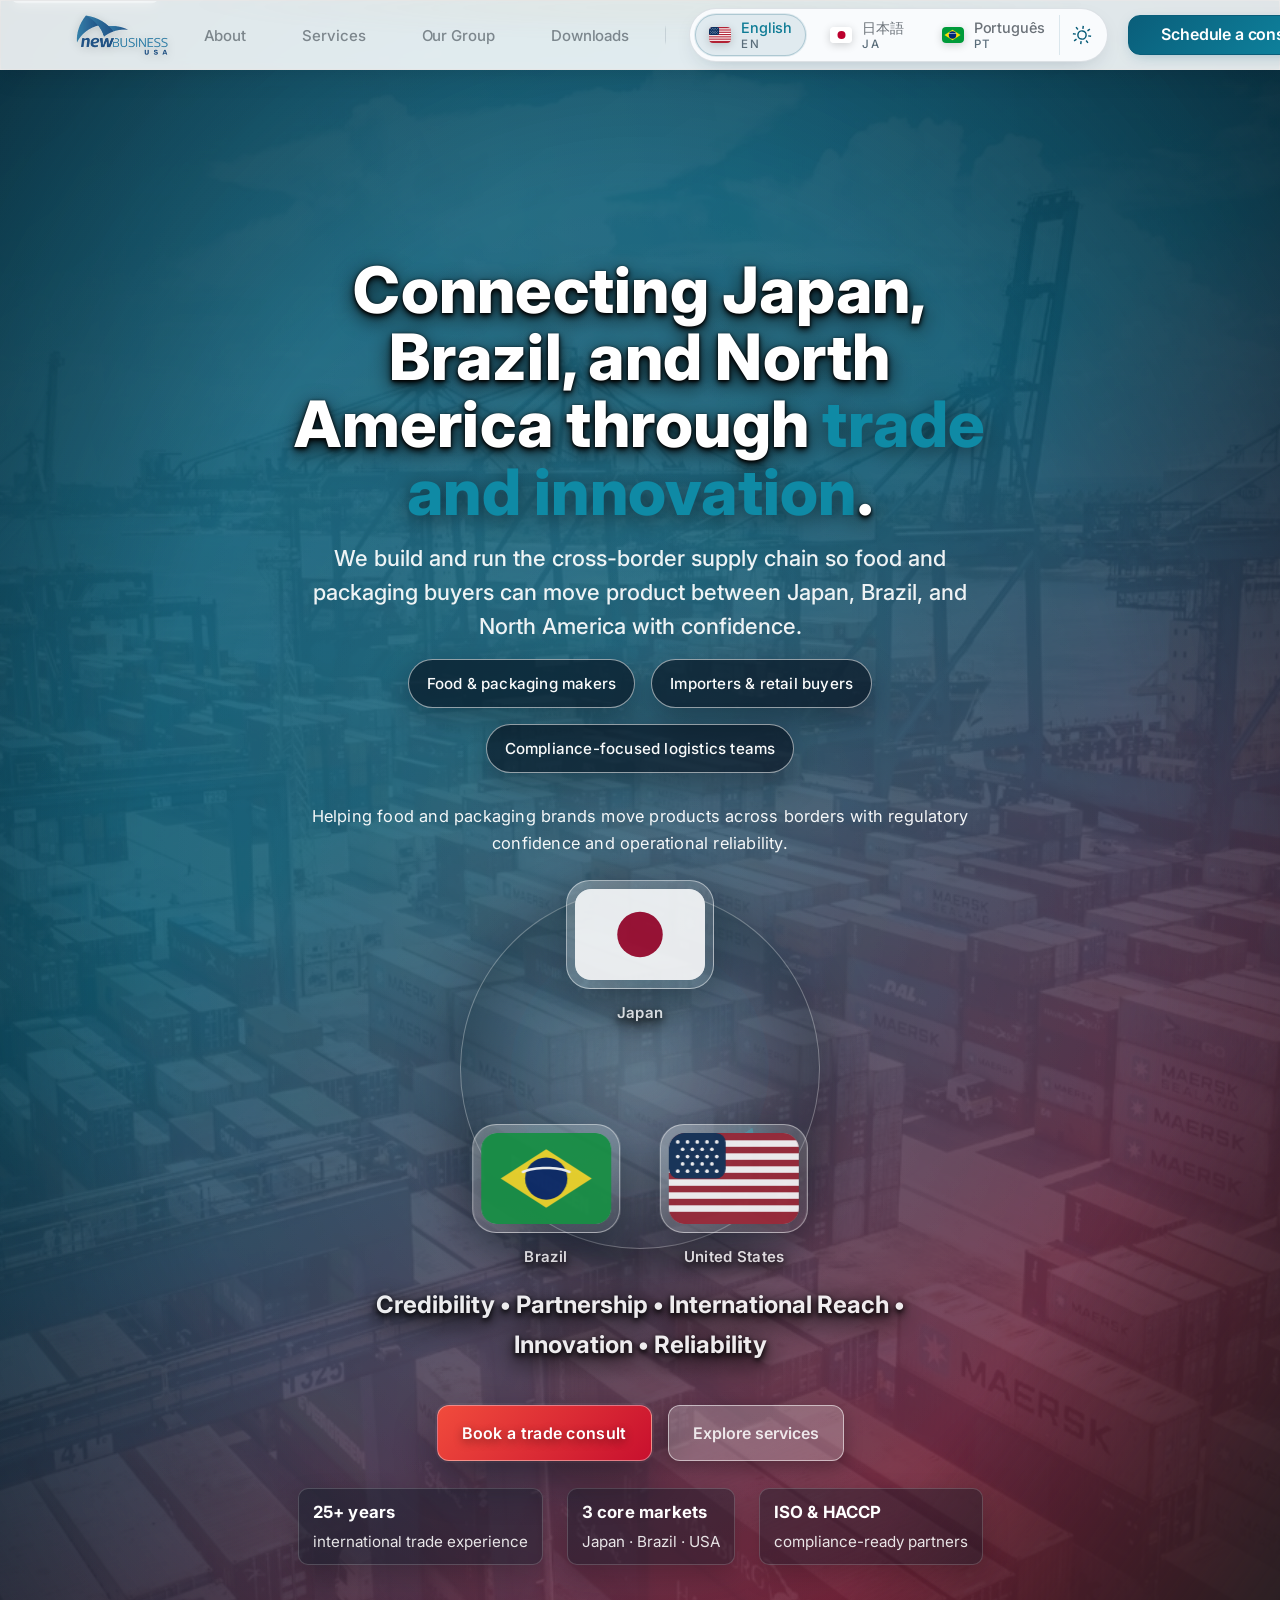
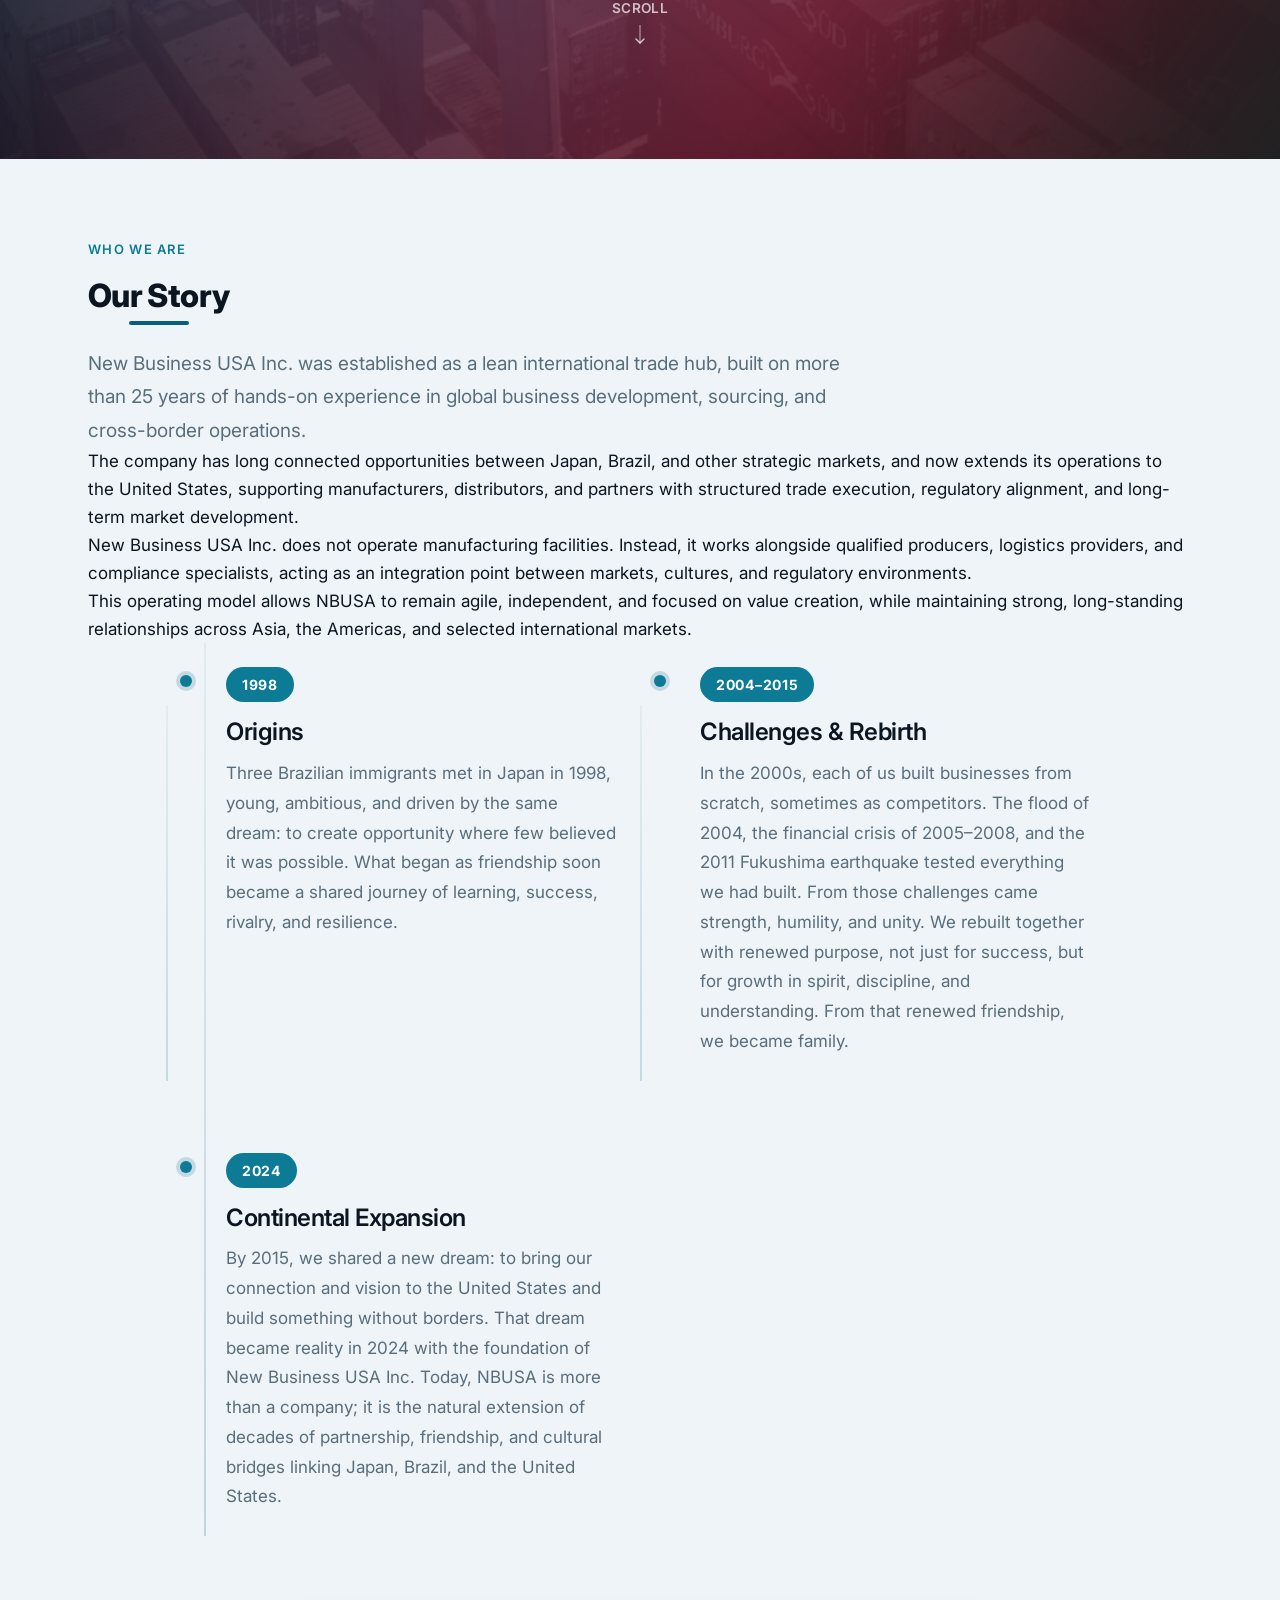
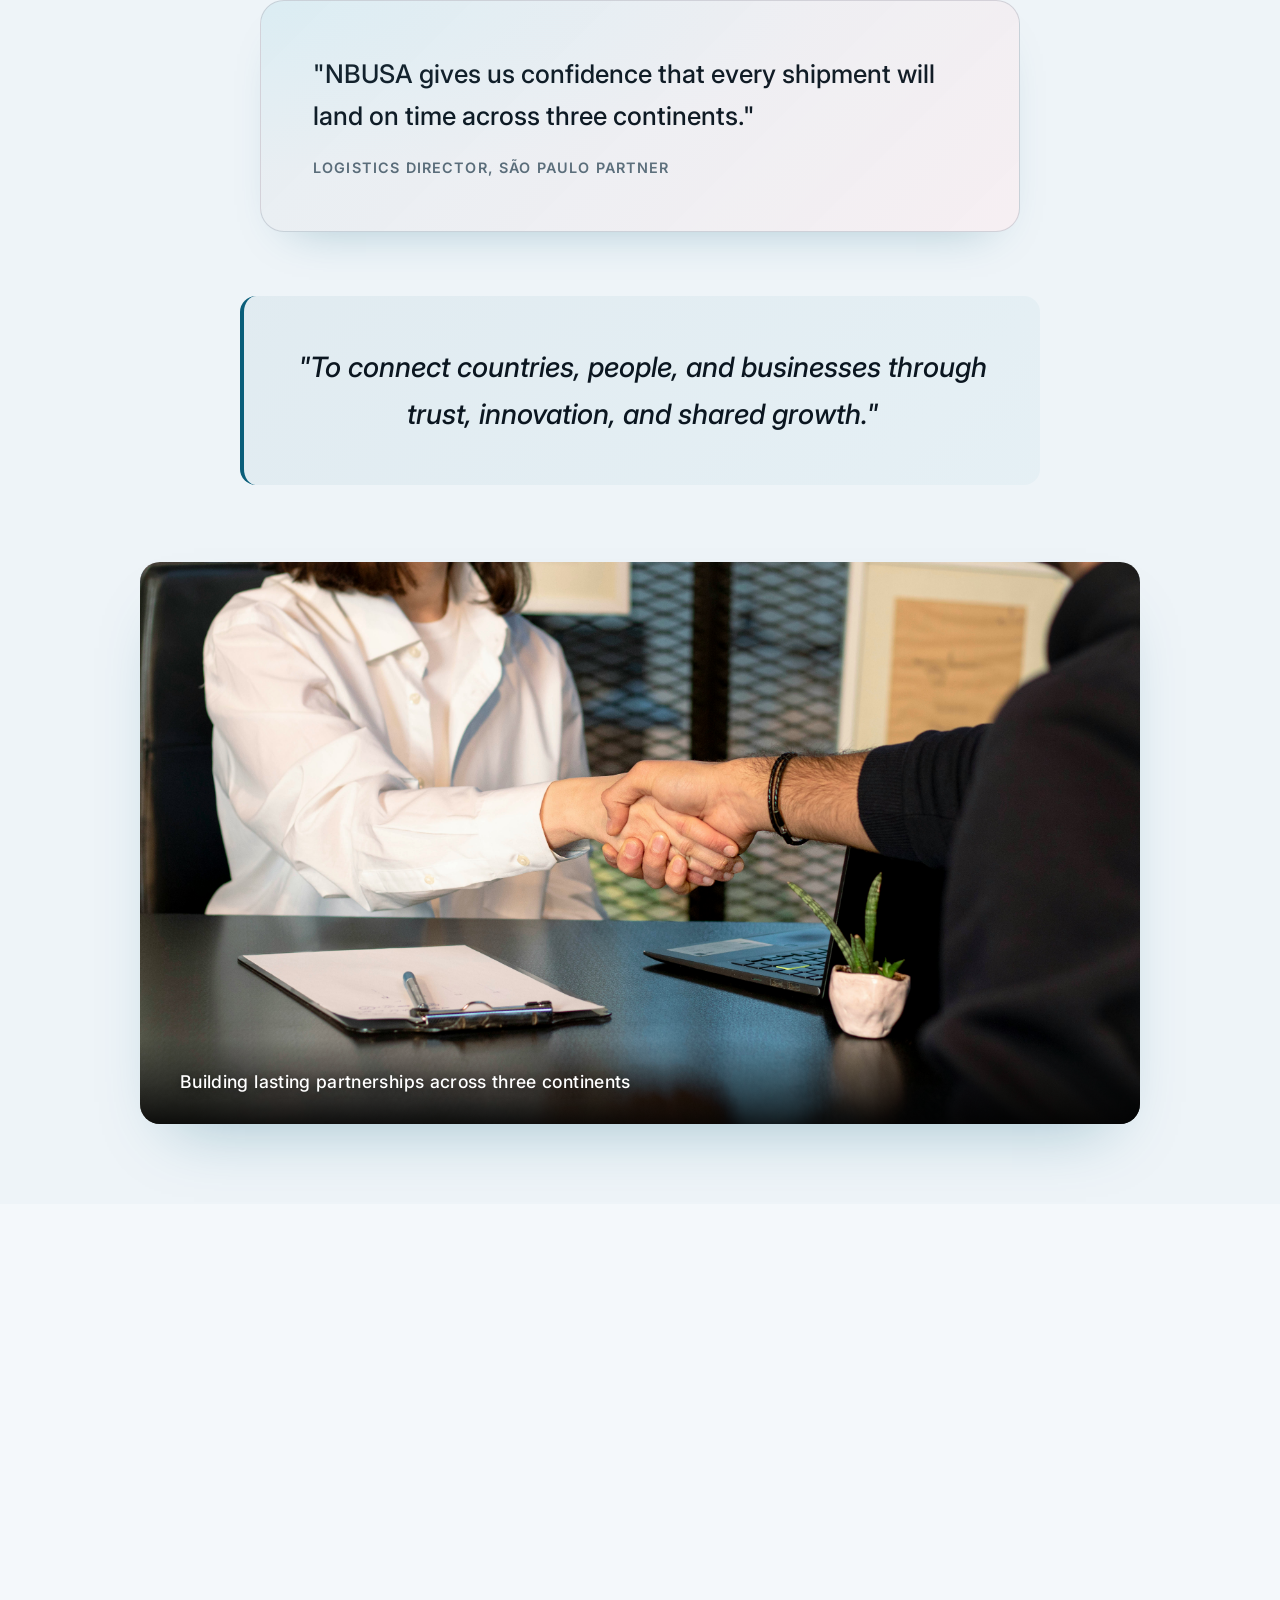
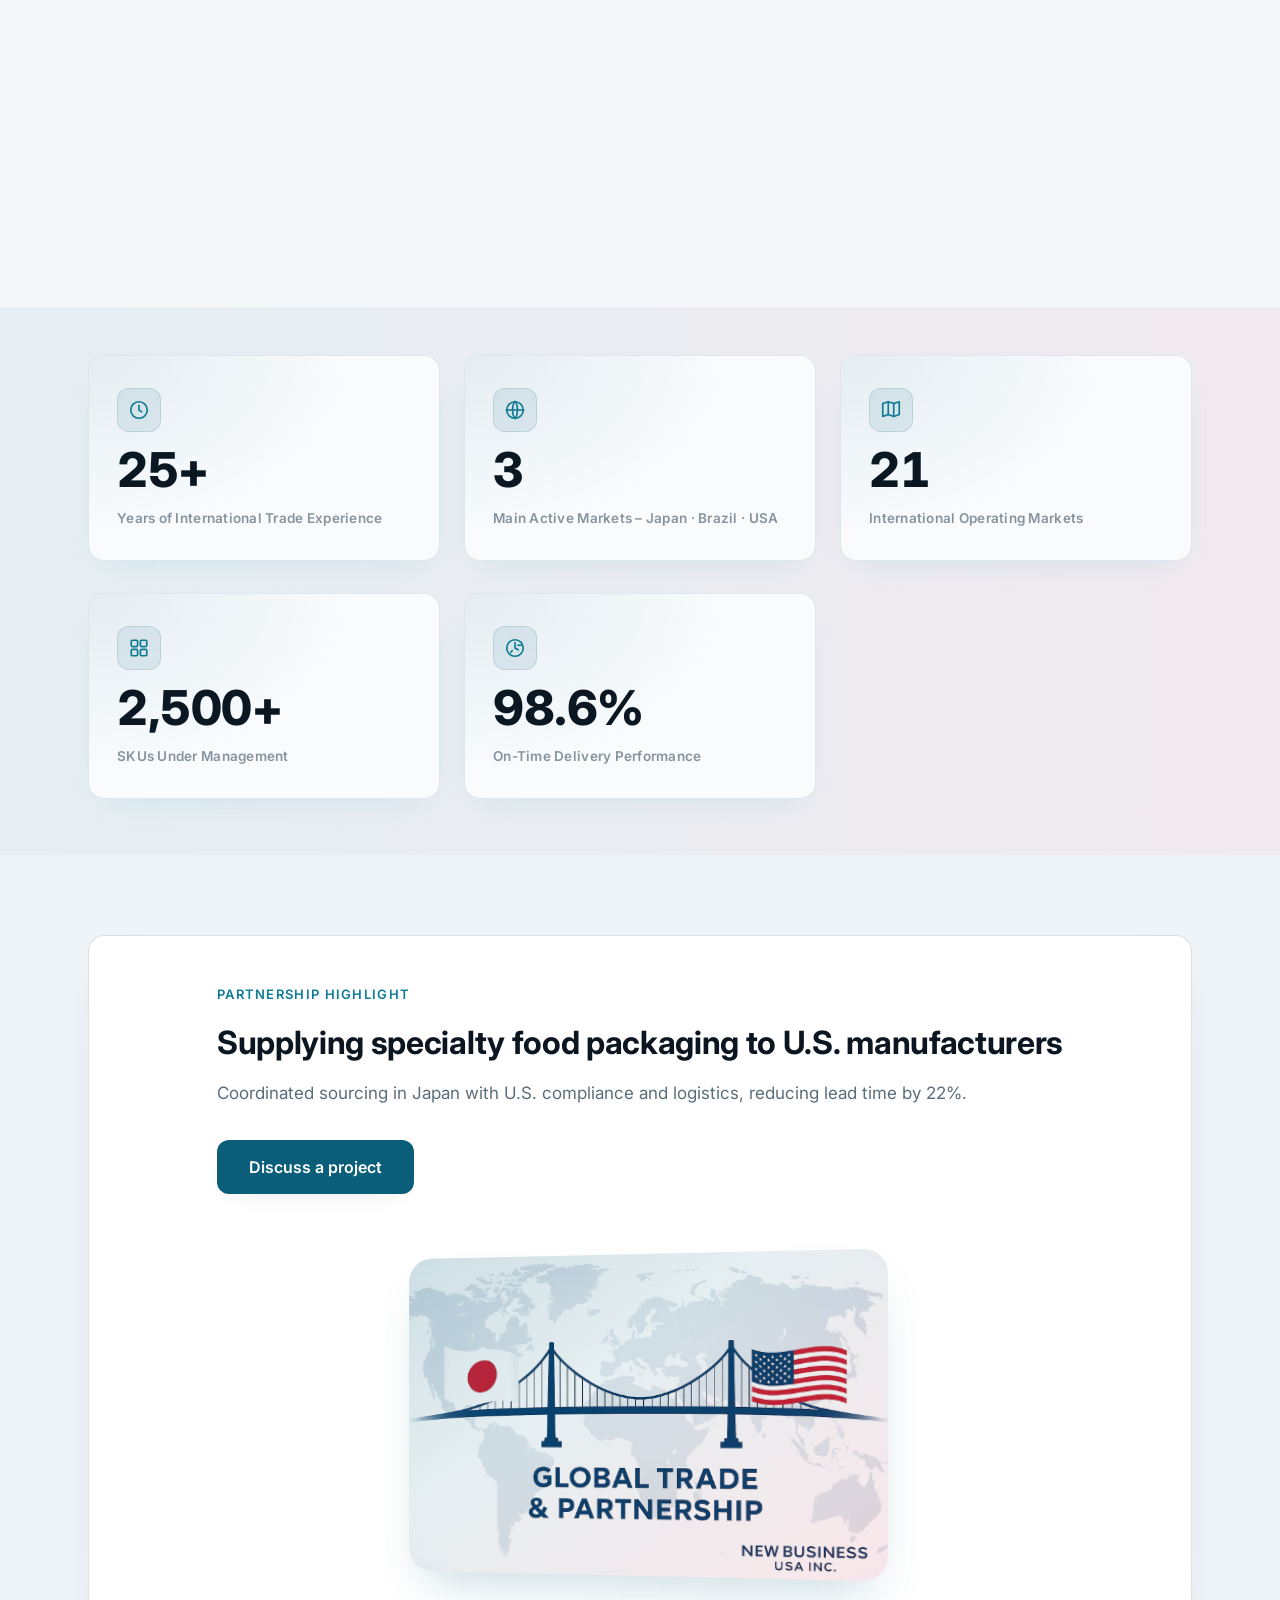
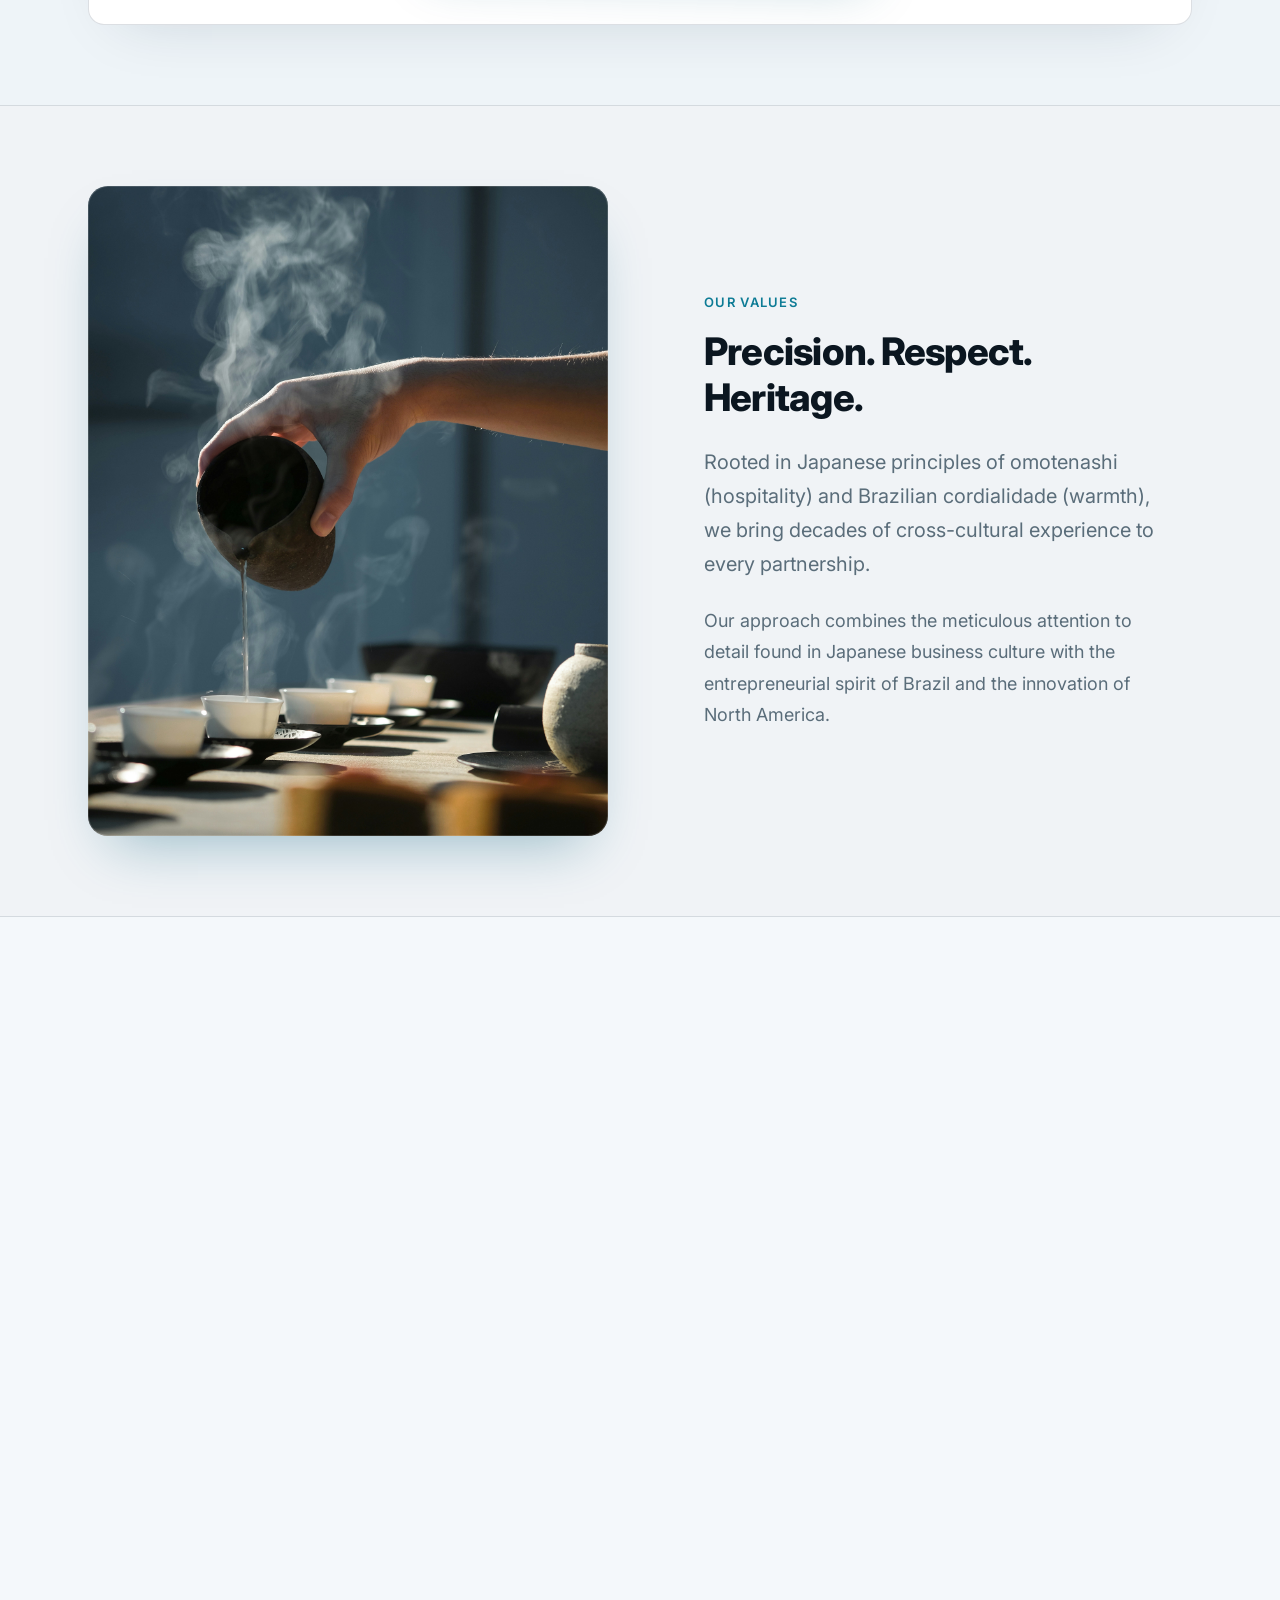
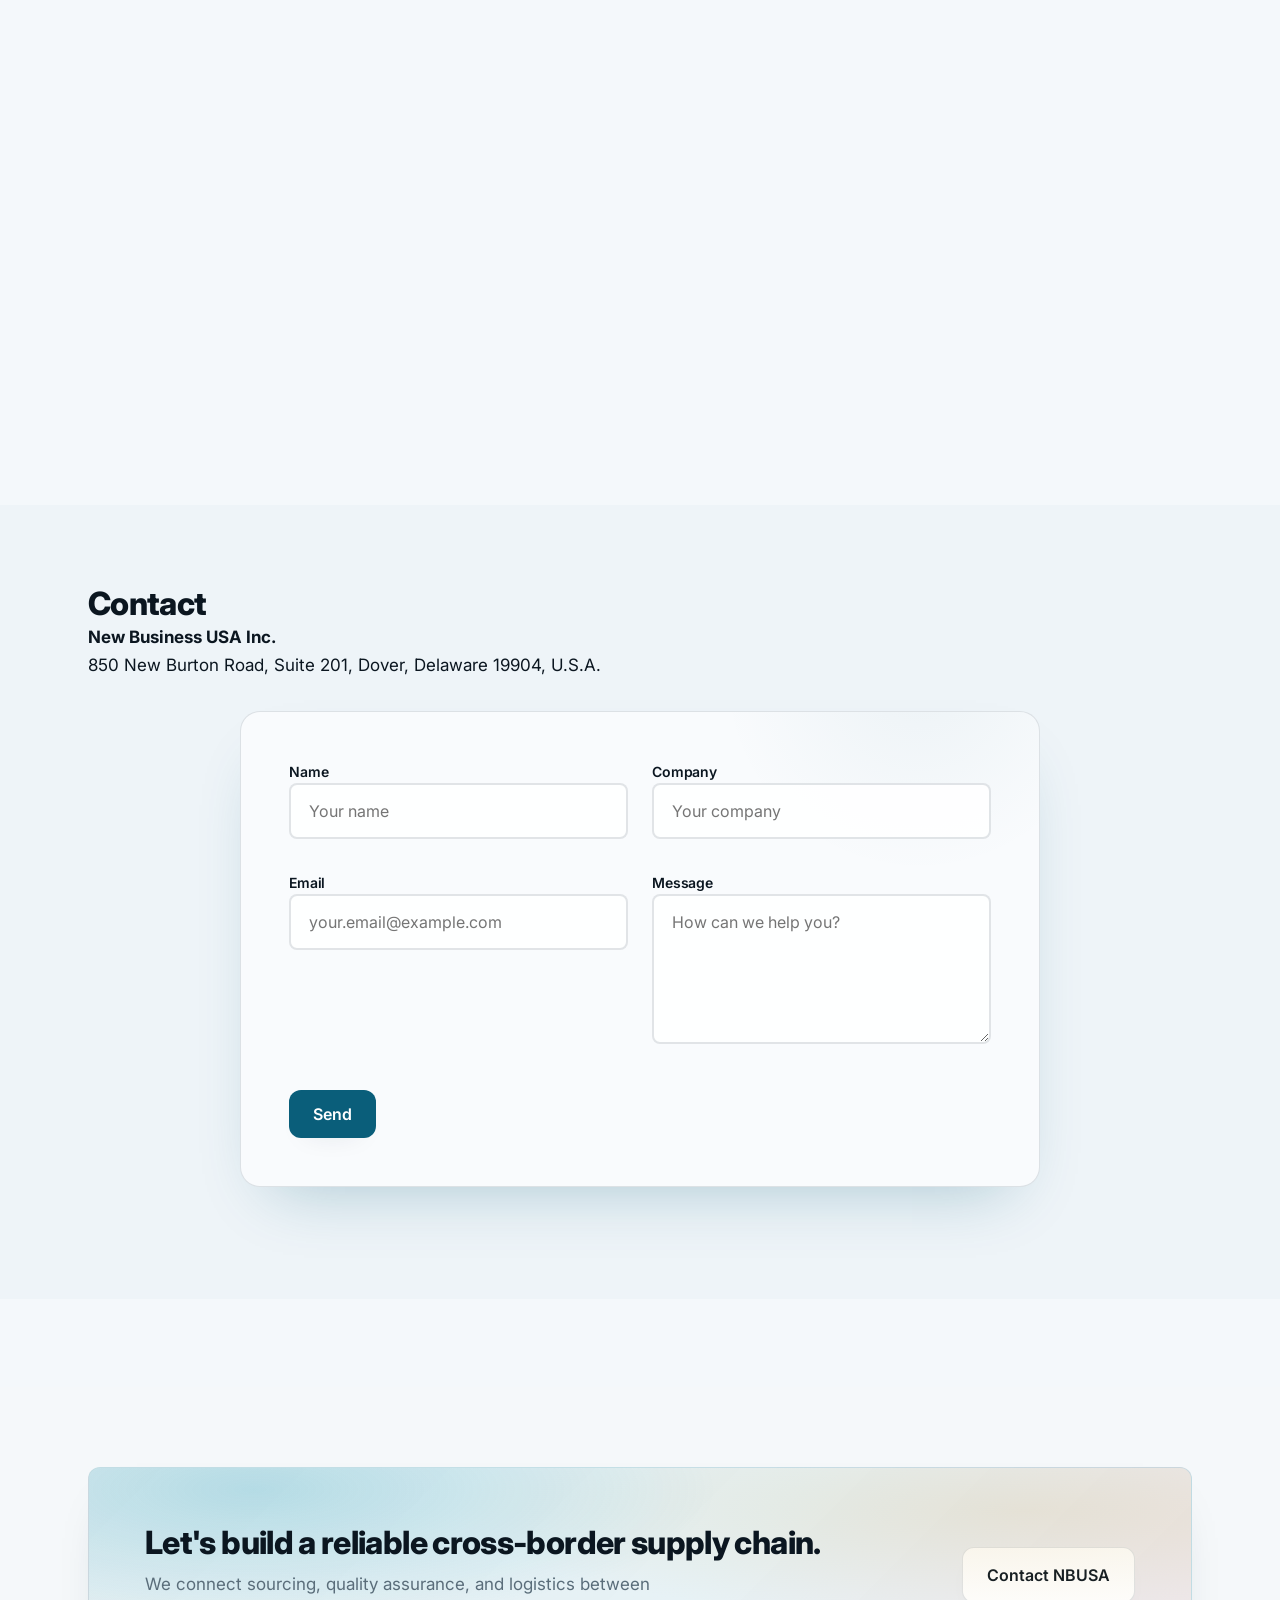
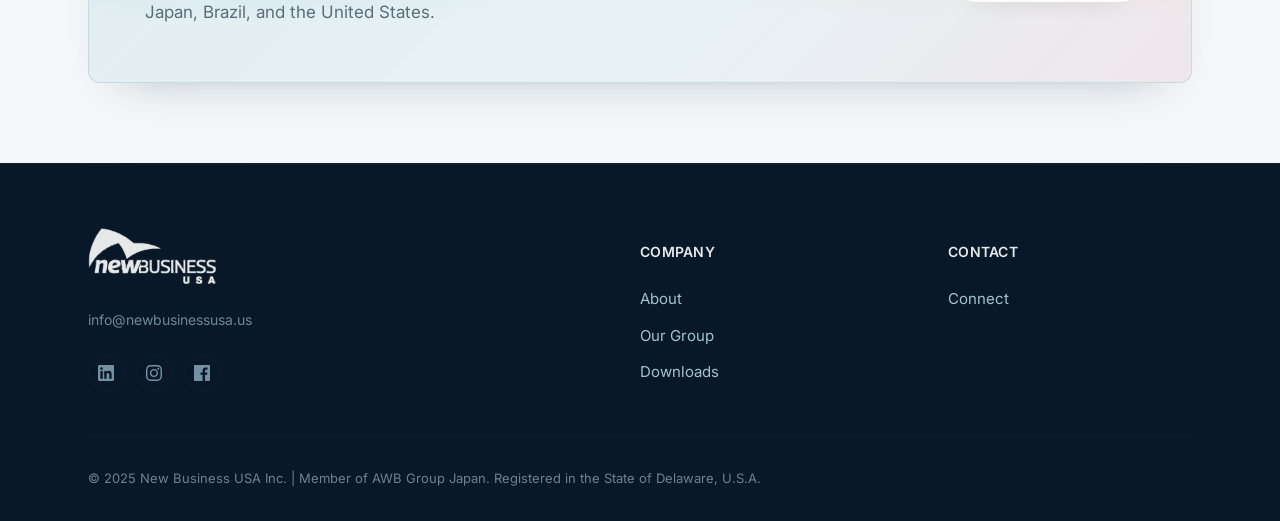
==== commit d52736b9: "Update Our Story copy" ====
--- a/index.html
+++ b/index.html
@@ -396,10 +396,30 @@
         <div class="section-header align-center">
           <span class="kicker" data-i18n="about_kicker">Who We Are</span>
           <h2 data-i18n="about_title">Our Story</h2>
-          <p class="lead" data-i18n="about_lead">
-            From friendships forged in adversity to shared triumphs, the story of AWB Group is one
-            of resilience, unity, and collective vision.
-          </p>
+          <div class="about-story-copy">
+            <p class="lead" data-i18n="about_blurb">
+              New Business USA Inc. was established as a lean international trade hub, built on
+              more than 25 years of hands-on experience in global business development, sourcing,
+              and cross-border operations.
+            </p>
+            <p data-i18n="about_story_para2">
+              The company has long connected opportunities between Japan, Brazil, and other
+              strategic markets, and now extends its operations to the United States, supporting
+              manufacturers, distributors, and partners with structured trade execution, regulatory
+              alignment, and long-term market development.
+            </p>
+            <p data-i18n="about_story_para3">
+              New Business USA Inc. does not operate manufacturing facilities. Instead, it works
+              alongside qualified producers, logistics providers, and compliance specialists,
+              acting as an integration point between markets, cultures, and regulatory
+              environments.
+            </p>
+            <p data-i18n="about_story_para4">
+              This operating model allows NBUSA to remain agile, independent, and focused on value
+              creation, while maintaining strong, long-standing relationships across Asia, the
+              Americas, and selected international markets.
+            </p>
+          </div>
         </div>
 
         <div class="about-timeline">
@@ -1286,9 +1306,15 @@
           about_kicker: 'Who We Are',
           about_title: 'Our Story',
           about_lead:
-            'From friendships forged in adversity to shared triumphs, the story of AWB Group is one of resilience, unity, and collective vision.',
+            'New Business USA Inc. was established as a lean international trade hub, built on more than 25 years of hands-on experience in global business development, sourcing, and cross-border operations.',
           about_blurb:
-            'From friendships forged in adversity to shared triumphs, the story of AWB Group is one of resilience, unity, and collective vision.',
+            'New Business USA Inc. was established as a lean international trade hub, built on more than 25 years of hands-on experience in global business development, sourcing, and cross-border operations.',
+          about_story_para2:
+            'The company has long connected opportunities between Japan, Brazil, and other strategic markets, and now extends its operations to the United States, supporting manufacturers, distributors, and partners with structured trade execution, regulatory alignment, and long-term market development.',
+          about_story_para3:
+            'New Business USA Inc. does not operate manufacturing facilities. Instead, it works alongside qualified producers, logistics providers, and compliance specialists, acting as an integration point between markets, cultures, and regulatory environments.',
+          about_story_para4:
+            'This operating model allows NBUSA to remain agile, independent, and focused on value creation, while maintaining strong, long-standing relationships across Asia, the Americas, and selected international markets.',
           about_quote:
             '"NBUSA gives us confidence that every shipment will land on time across three continents."',
           about_quote_attr: 'Logistics Director, São Paulo Partner',
@@ -1469,10 +1495,17 @@
           stat_delivery: '納期遵守率',
           about_kicker: '企業情報',
           about_title: '会社概要',
+          // TODO: Translate updated Our Story copy (JA).
           about_lead:
-            '逆境で育まれた友情と成功体験を軸に、AWBグループの歴史はレジリエンスと結束の物語です。',
+            'New Business USA Inc. was established as a lean international trade hub, built on more than 25 years of hands-on experience in global business development, sourcing, and cross-border operations.',
           about_blurb:
-            '逆境で育まれた友情と成功体験を軸に、AWBグループの歴史はレジリエンスと結束の物語です。',
+            'New Business USA Inc. was established as a lean international trade hub, built on more than 25 years of hands-on experience in global business development, sourcing, and cross-border operations.',
+          about_story_para2:
+            'The company has long connected opportunities between Japan, Brazil, and other strategic markets, and now extends its operations to the United States, supporting manufacturers, distributors, and partners with structured trade execution, regulatory alignment, and long-term market development.',
+          about_story_para3:
+            'New Business USA Inc. does not operate manufacturing facilities. Instead, it works alongside qualified producers, logistics providers, and compliance specialists, acting as an integration point between markets, cultures, and regulatory environments.',
+          about_story_para4:
+            'This operating model allows NBUSA to remain agile, independent, and focused on value creation, while maintaining strong, long-standing relationships across Asia, the Americas, and selected international markets.',
           about_quote:
             '「NBUSAのおかげで、三大陸のどの港でも出荷が予定通りに到着すると確信できます。」',
           about_quote_attr: 'サンパウロ・パートナー 物流責任者',
@@ -1650,10 +1683,17 @@
           stat_delivery: 'Desempenho de entregas pontuais',
           about_kicker: 'Quem somos',
           about_title: 'Sobre nós',
+          // TODO: Translate updated Our Story copy (PT-BR).
           about_lead:
-            'Da amizade nascida na adversidade às conquistas partilhadas, a história do Grupo AWB é de resiliência, união e visão coletiva.',
+            'New Business USA Inc. was established as a lean international trade hub, built on more than 25 years of hands-on experience in global business development, sourcing, and cross-border operations.',
           about_blurb:
-            'Da amizade nascida na adversidade às conquistas partilhadas, a história do Grupo AWB é de resiliência, união e visão coletiva.',
+            'New Business USA Inc. was established as a lean international trade hub, built on more than 25 years of hands-on experience in global business development, sourcing, and cross-border operations.',
+          about_story_para2:
+            'The company has long connected opportunities between Japan, Brazil, and other strategic markets, and now extends its operations to the United States, supporting manufacturers, distributors, and partners with structured trade execution, regulatory alignment, and long-term market development.',
+          about_story_para3:
+            'New Business USA Inc. does not operate manufacturing facilities. Instead, it works alongside qualified producers, logistics providers, and compliance specialists, acting as an integration point between markets, cultures, and regulatory environments.',
+          about_story_para4:
+            'This operating model allows NBUSA to remain agile, independent, and focused on value creation, while maintaining strong, long-standing relationships across Asia, the Americas, and selected international markets.',
           about_quote:
             '"A NBUSA nos dá confiança de que cada envio chegará no prazo nos três continentes."',
           about_quote_attr: 'Diretor de Logística, Parceiro em São Paulo',
--- a/styles.css
+++ b/styles.css
@@ -3516,10 +3516,19 @@
   :root[lang='ja'] .hero-title {
     font-size: clamp(28px, 7.8vw, 44px);
     line-height: 1.24;
+    word-break: normal;
+    line-break: auto;
+    overflow-wrap: anywhere;
   }
 
   :root[lang='ja'] .hero-title .jp-line {
     white-space: normal;
+  }
+
+  :root[lang='ja'] .hero-subtitle {
+    word-break: normal;
+    line-break: auto;
+    overflow-wrap: anywhere;
   }
 
   :root[lang='ja'] .hero-clarifier,
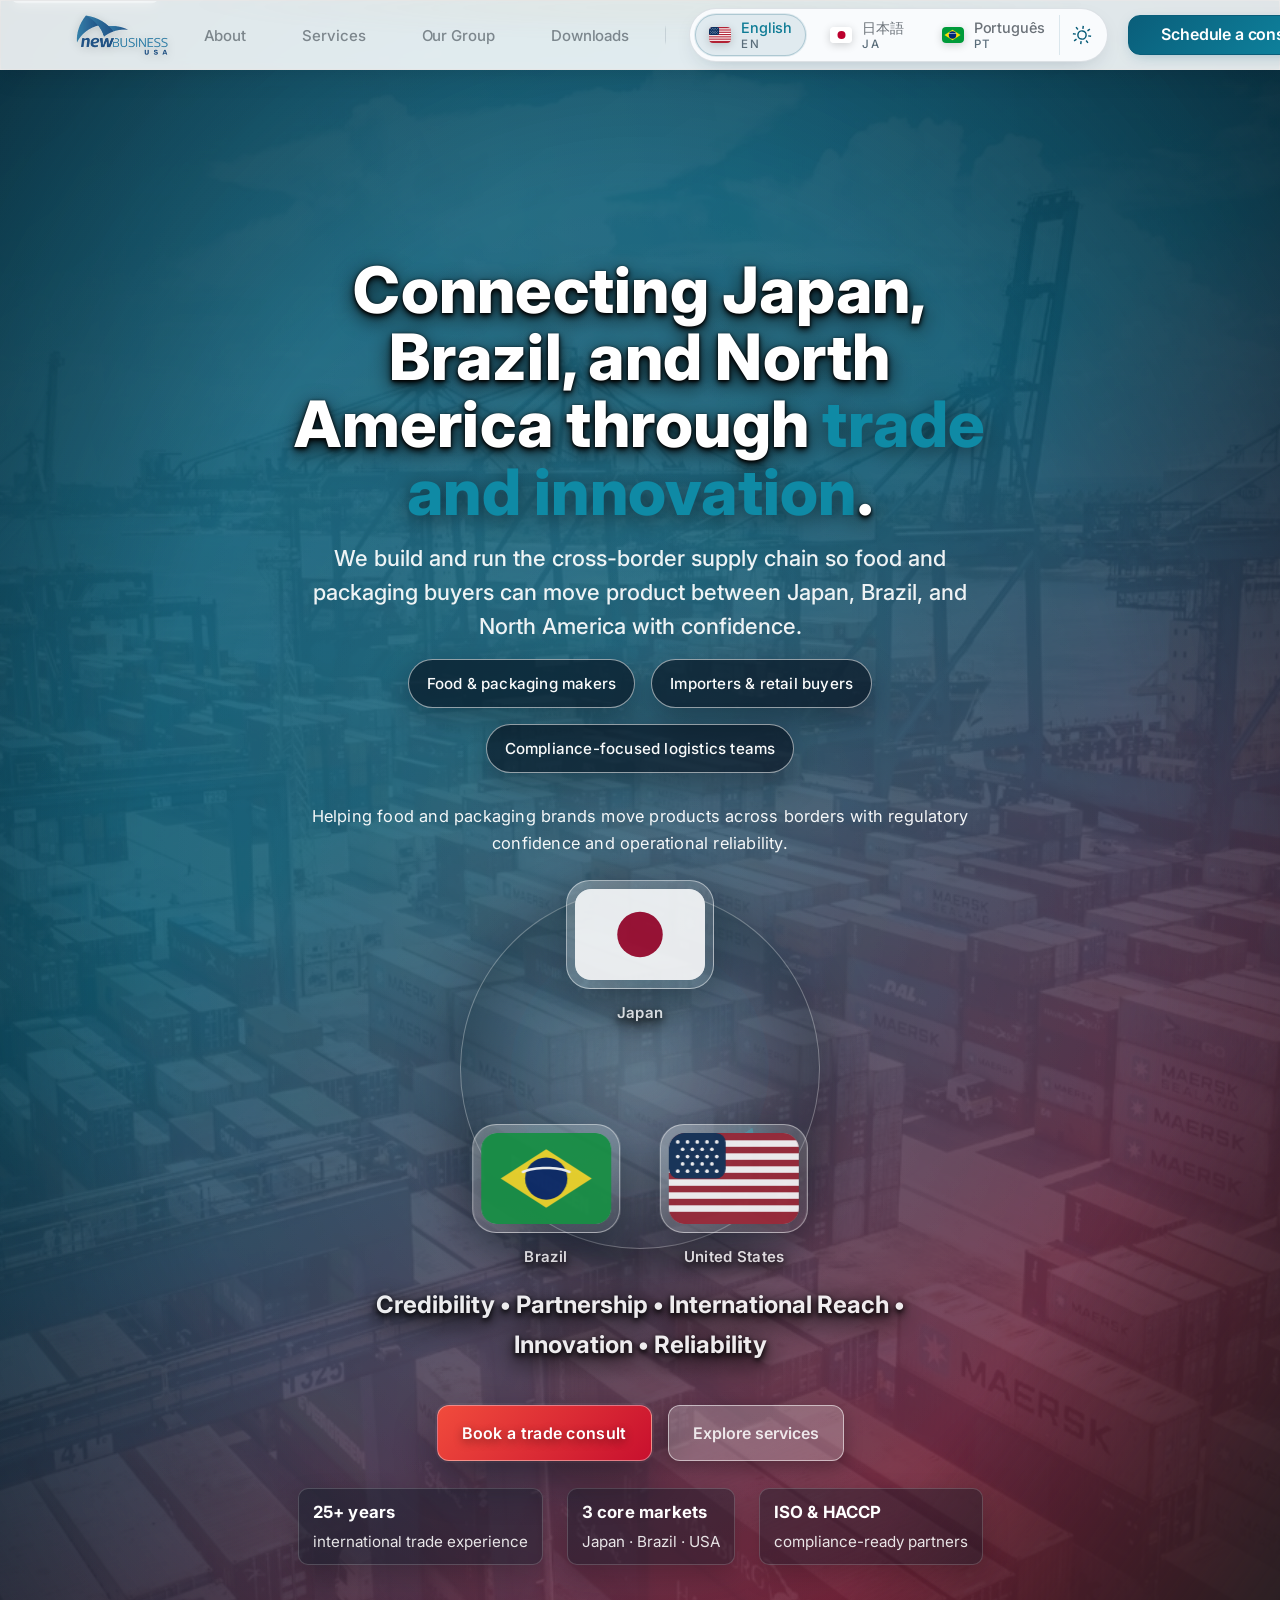
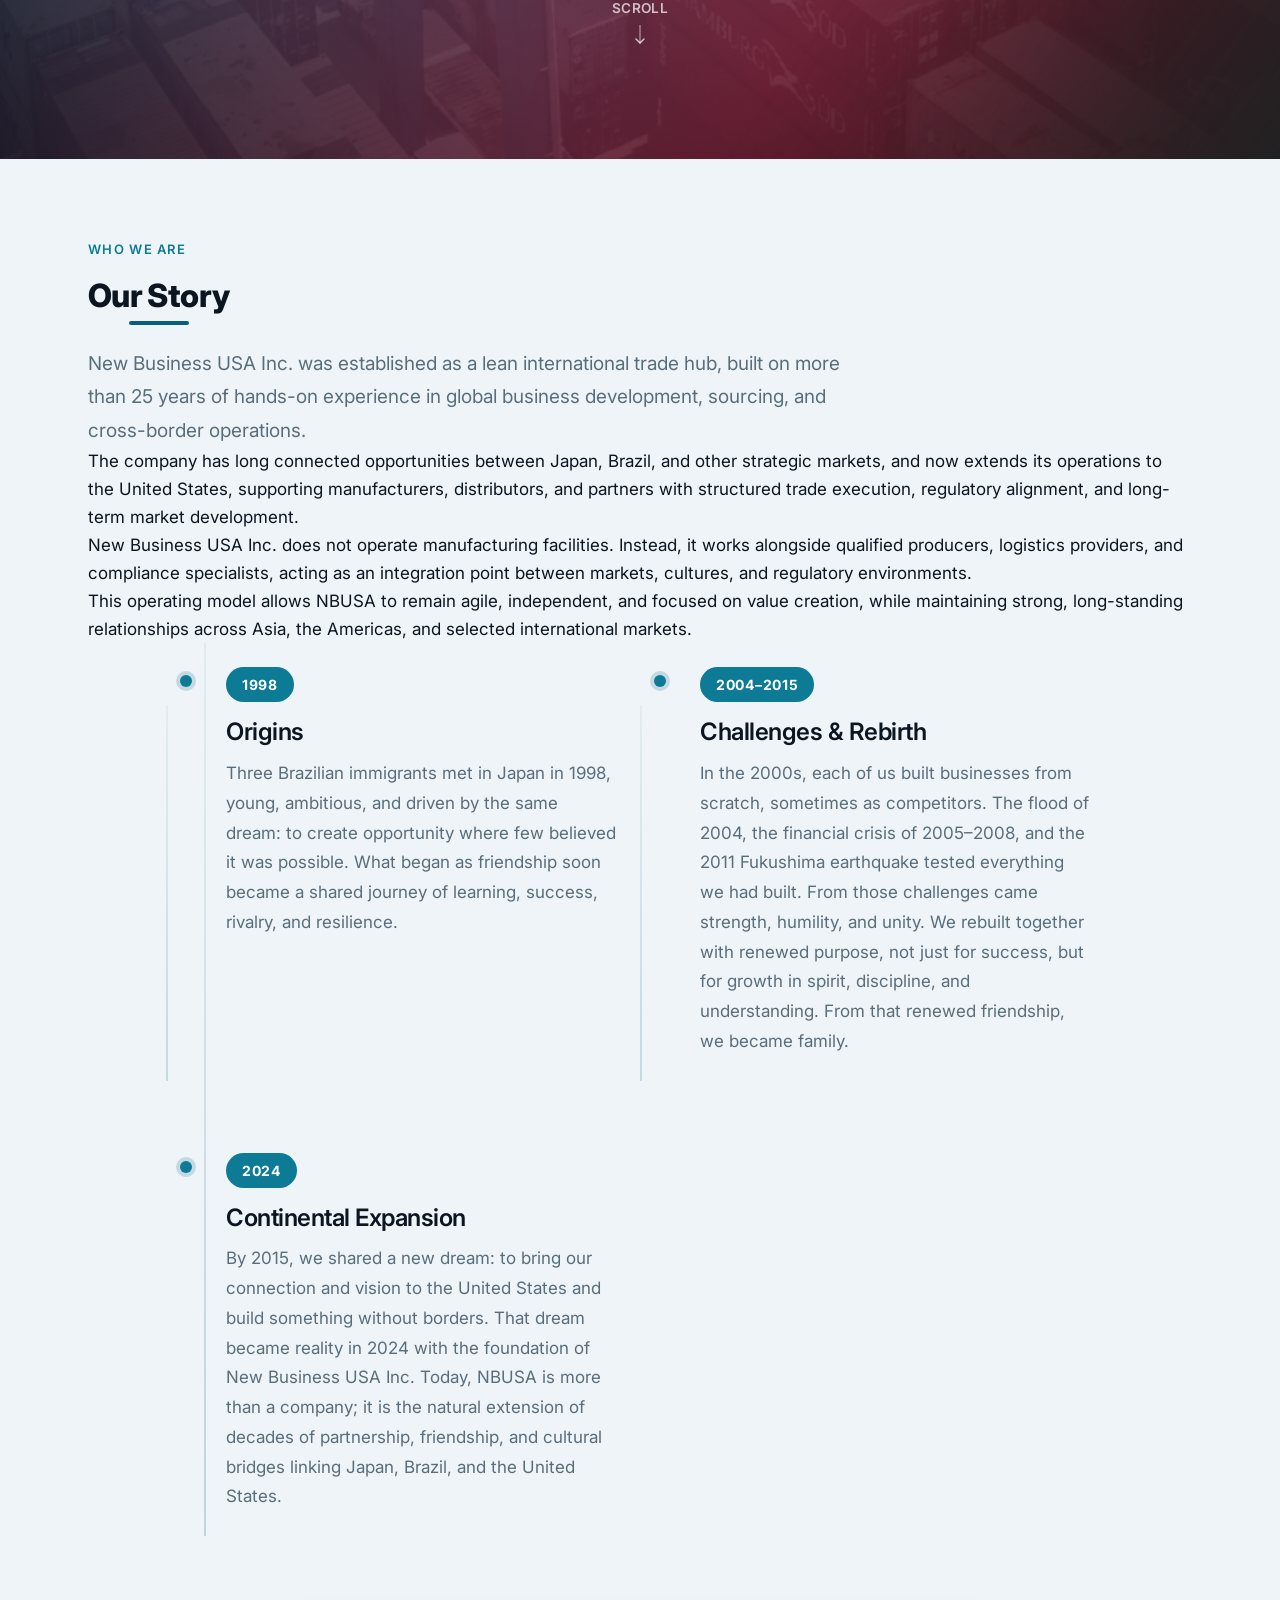
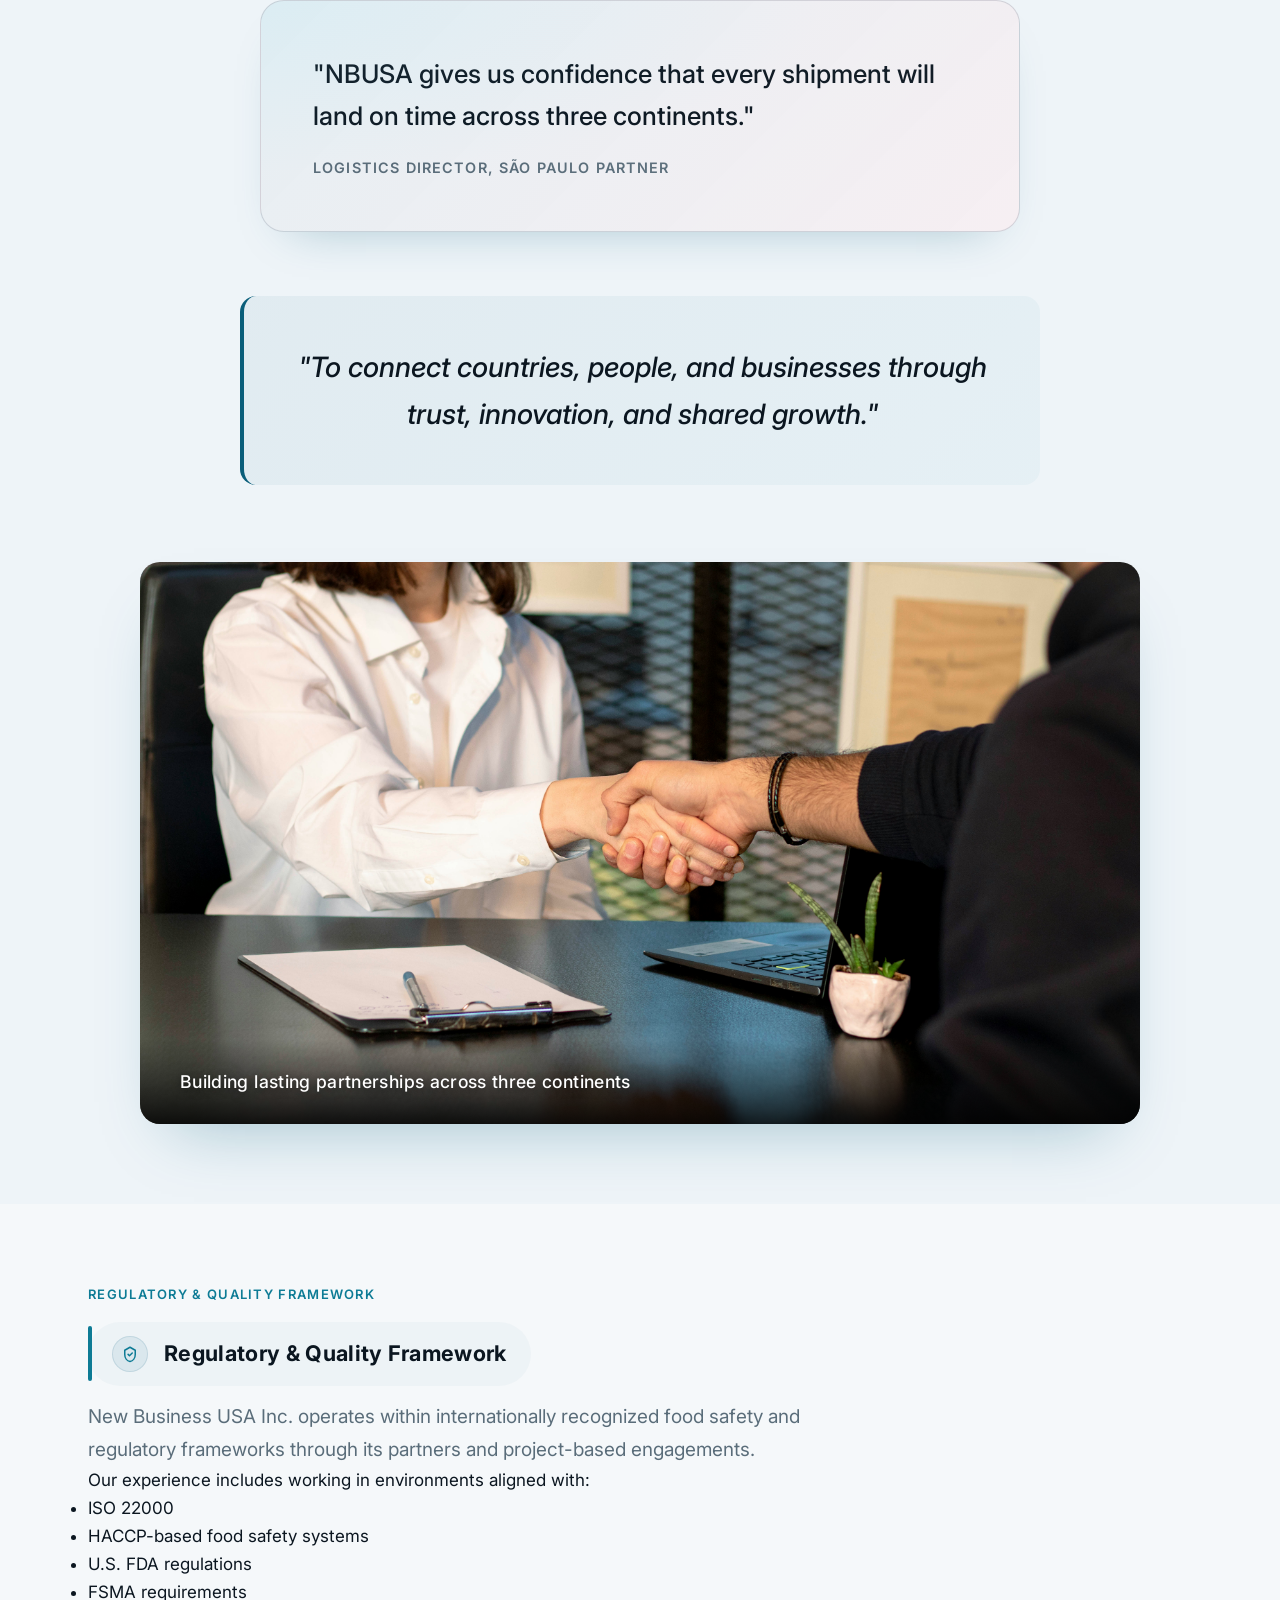
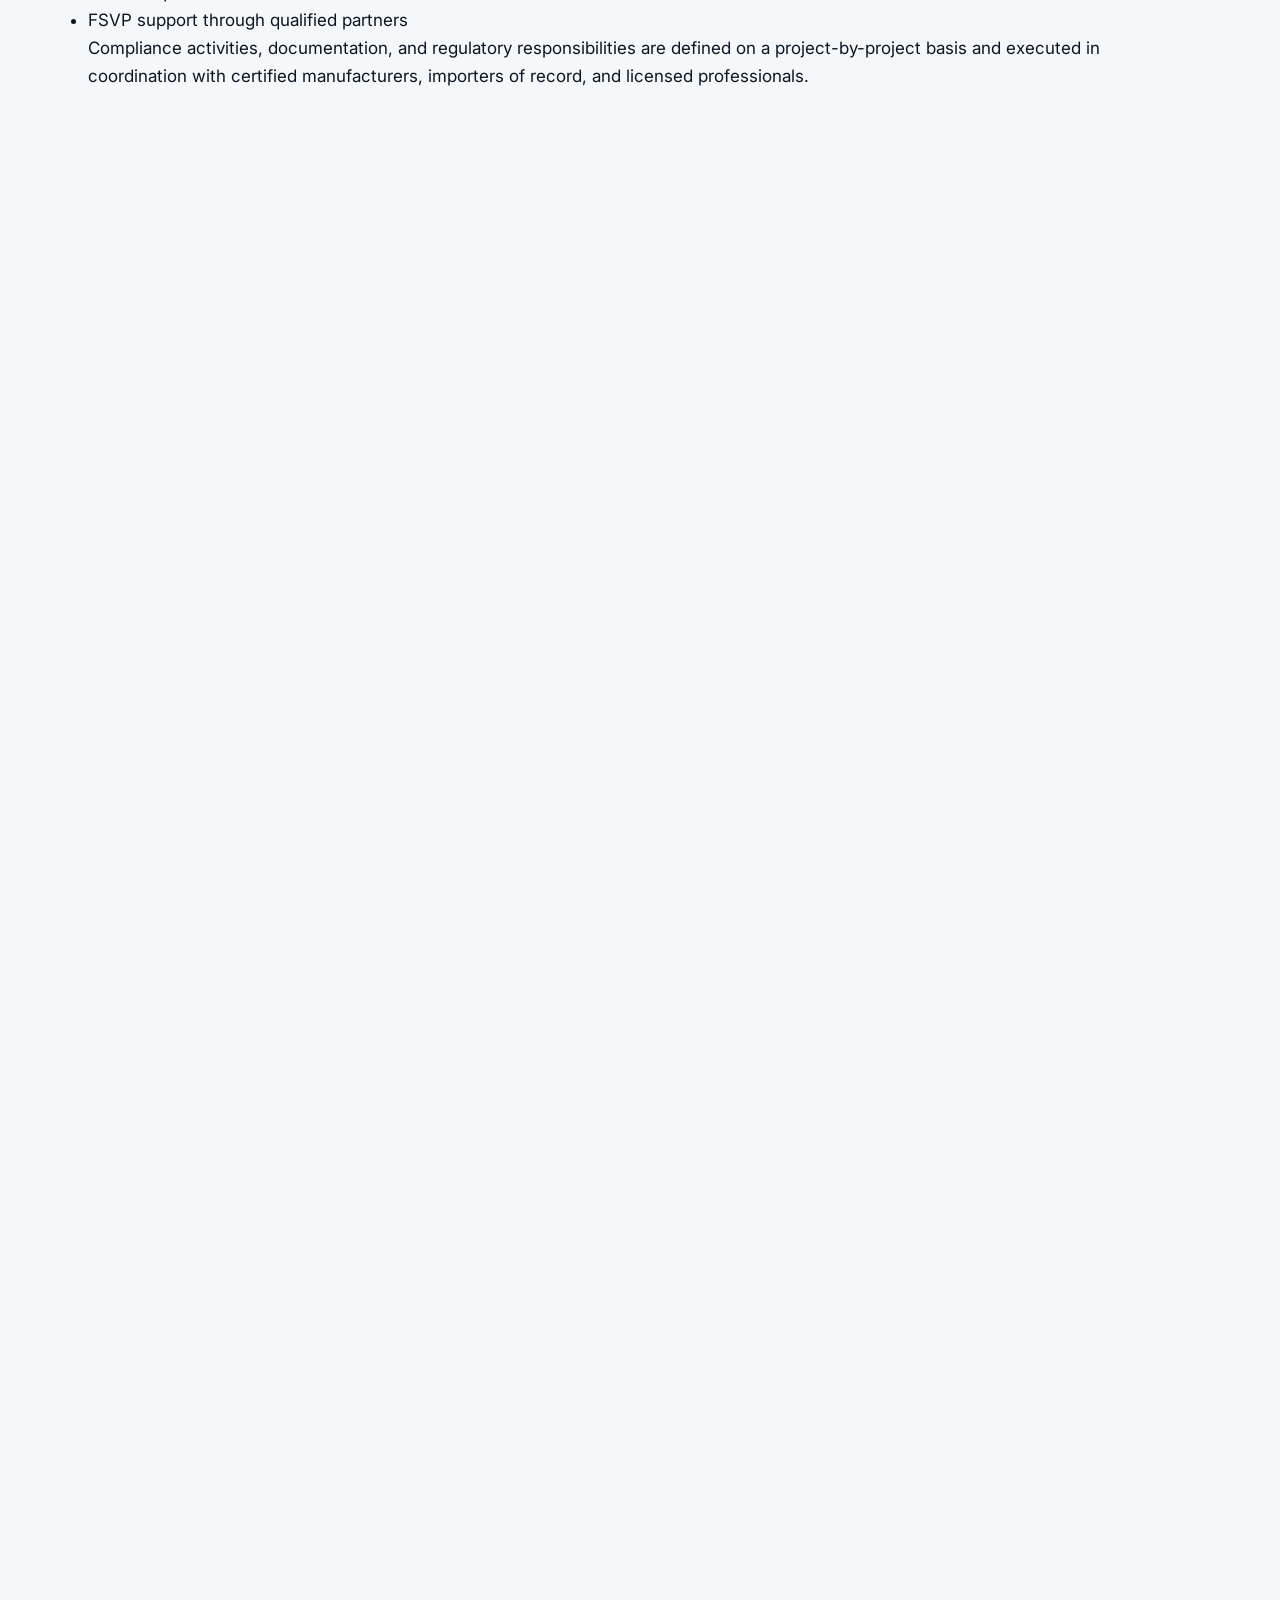
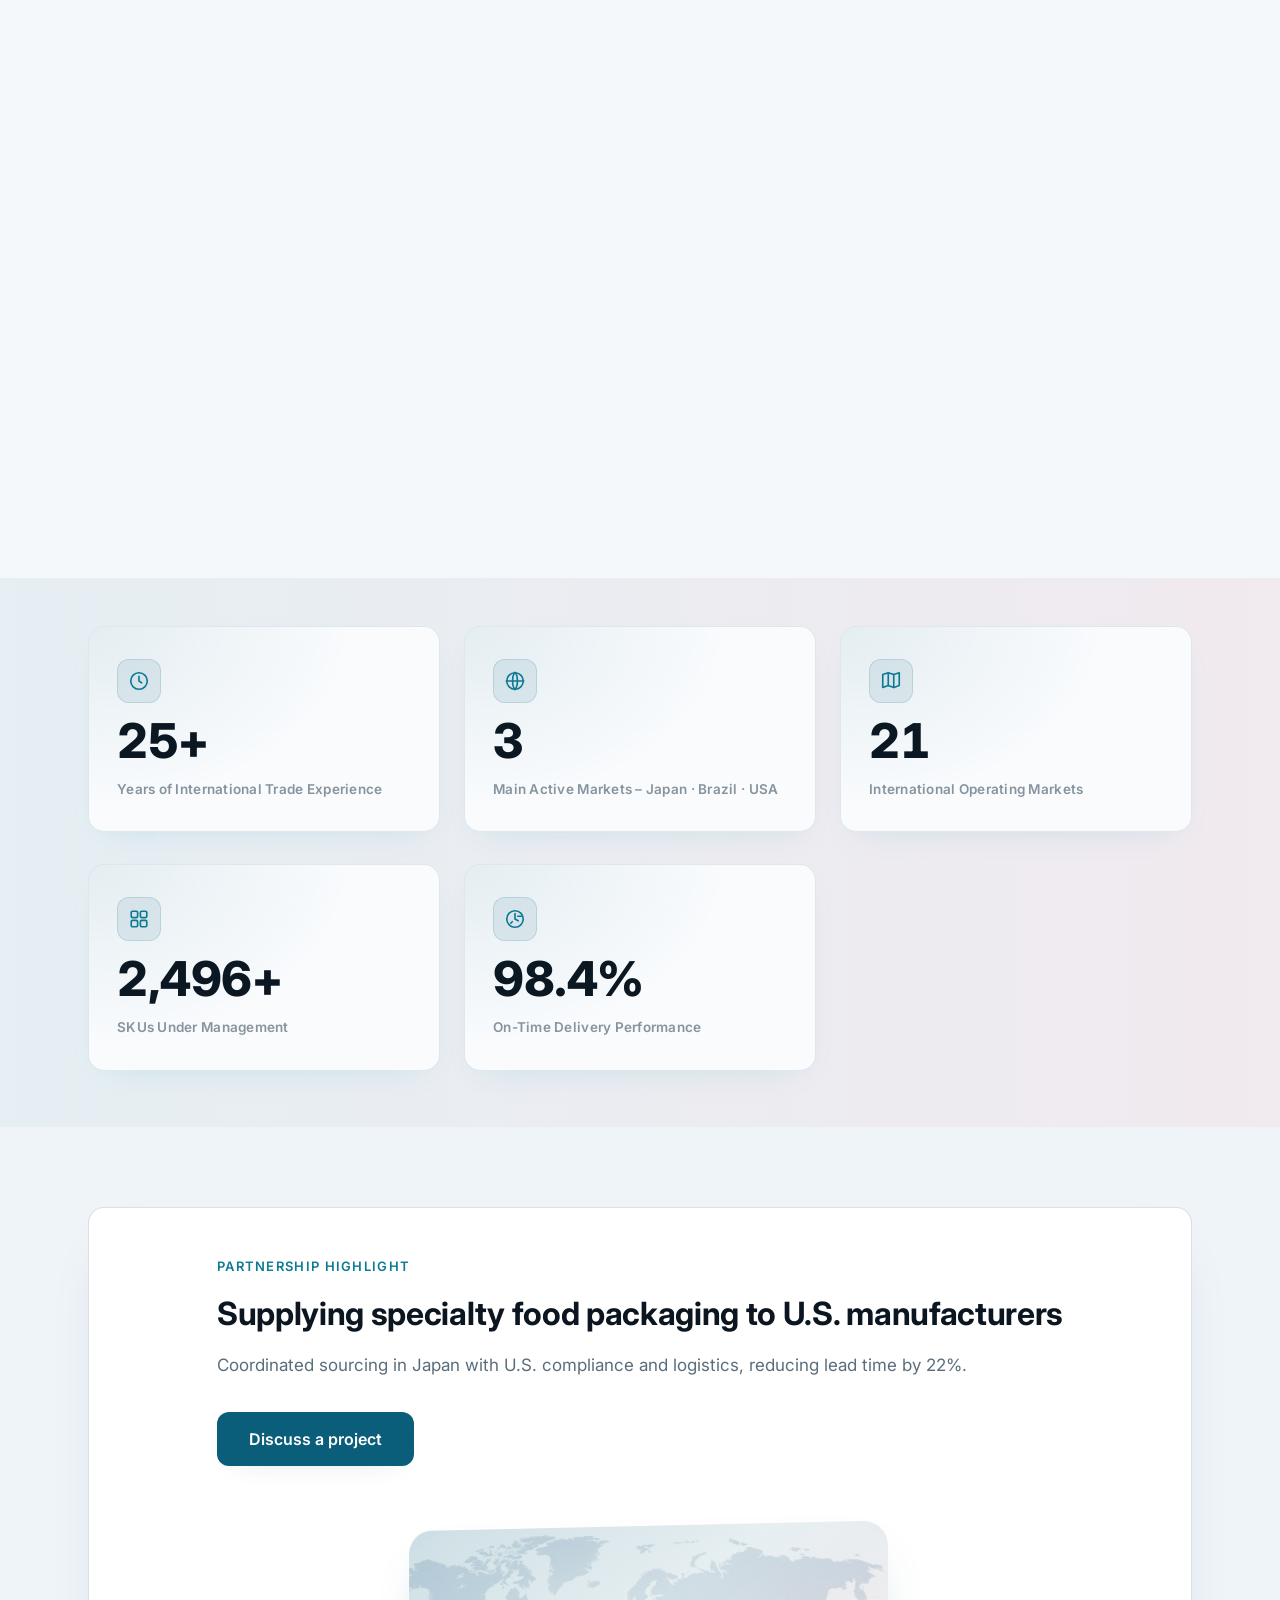
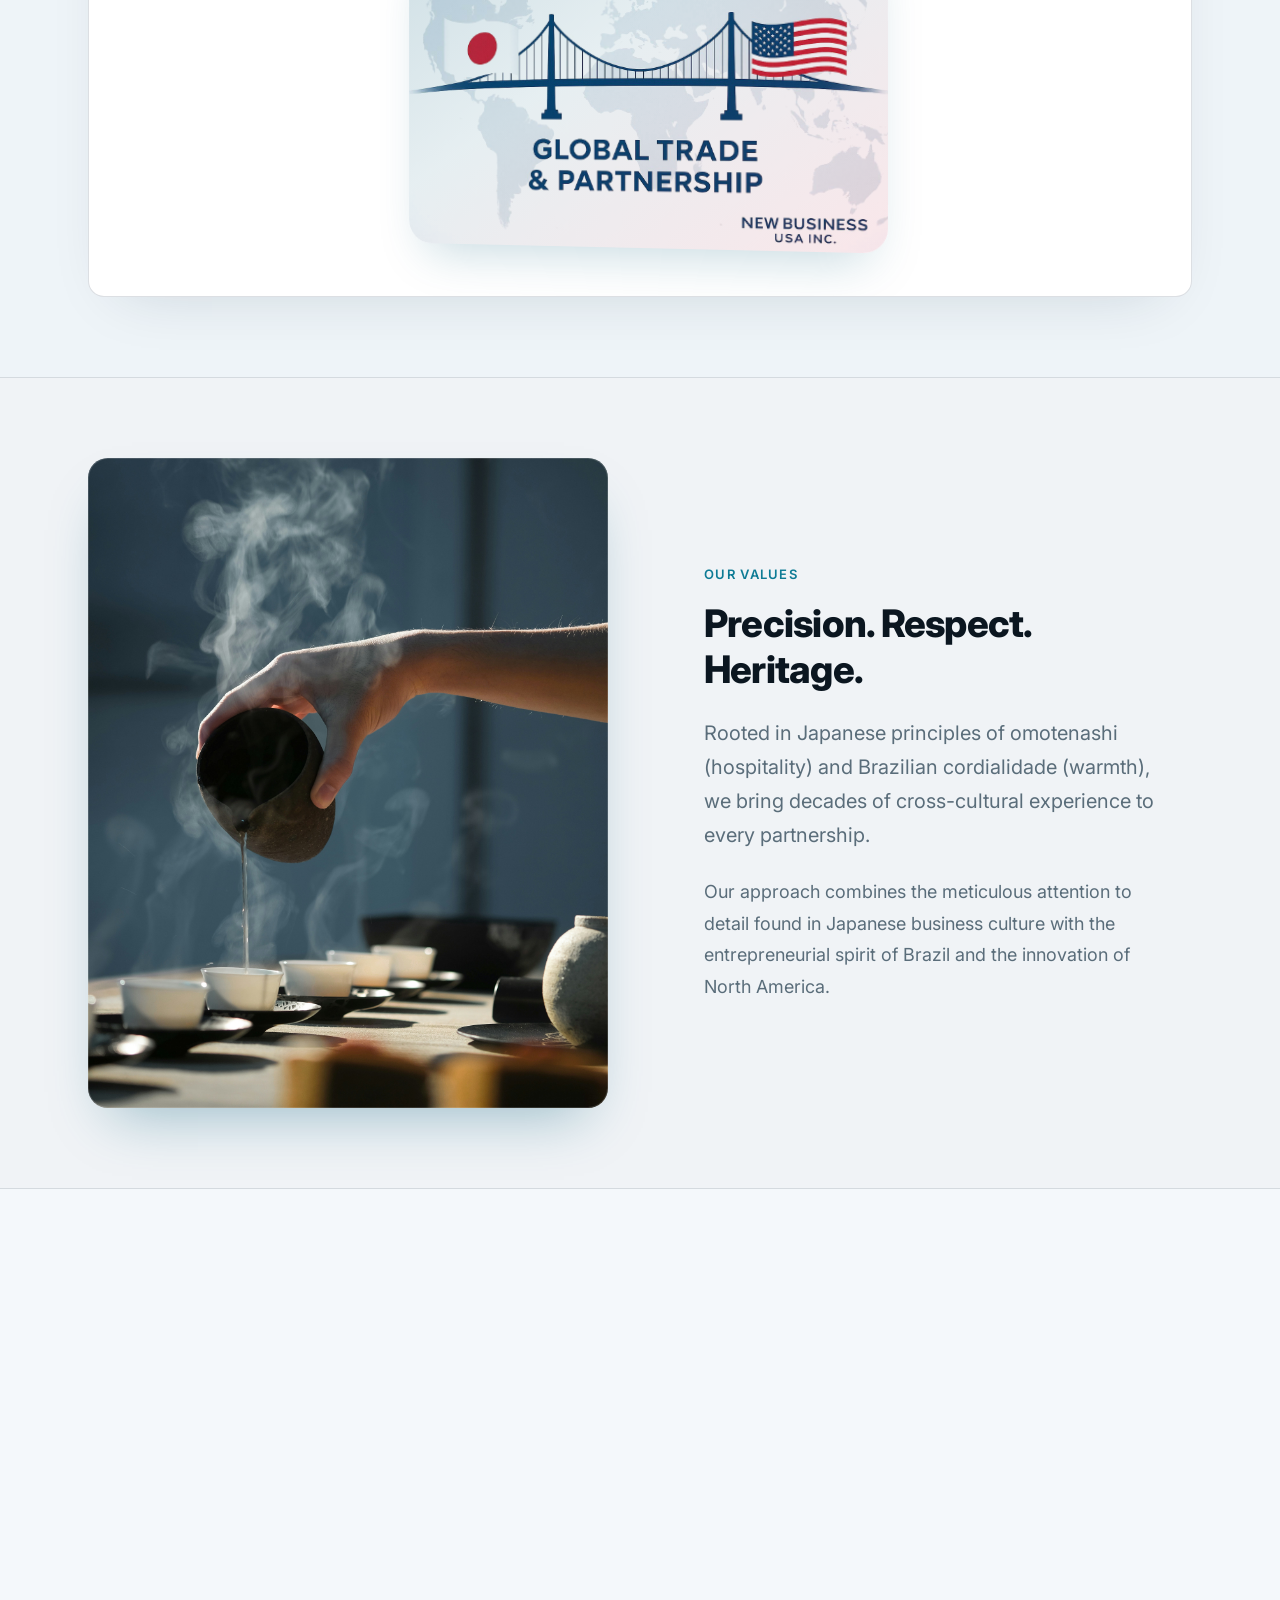
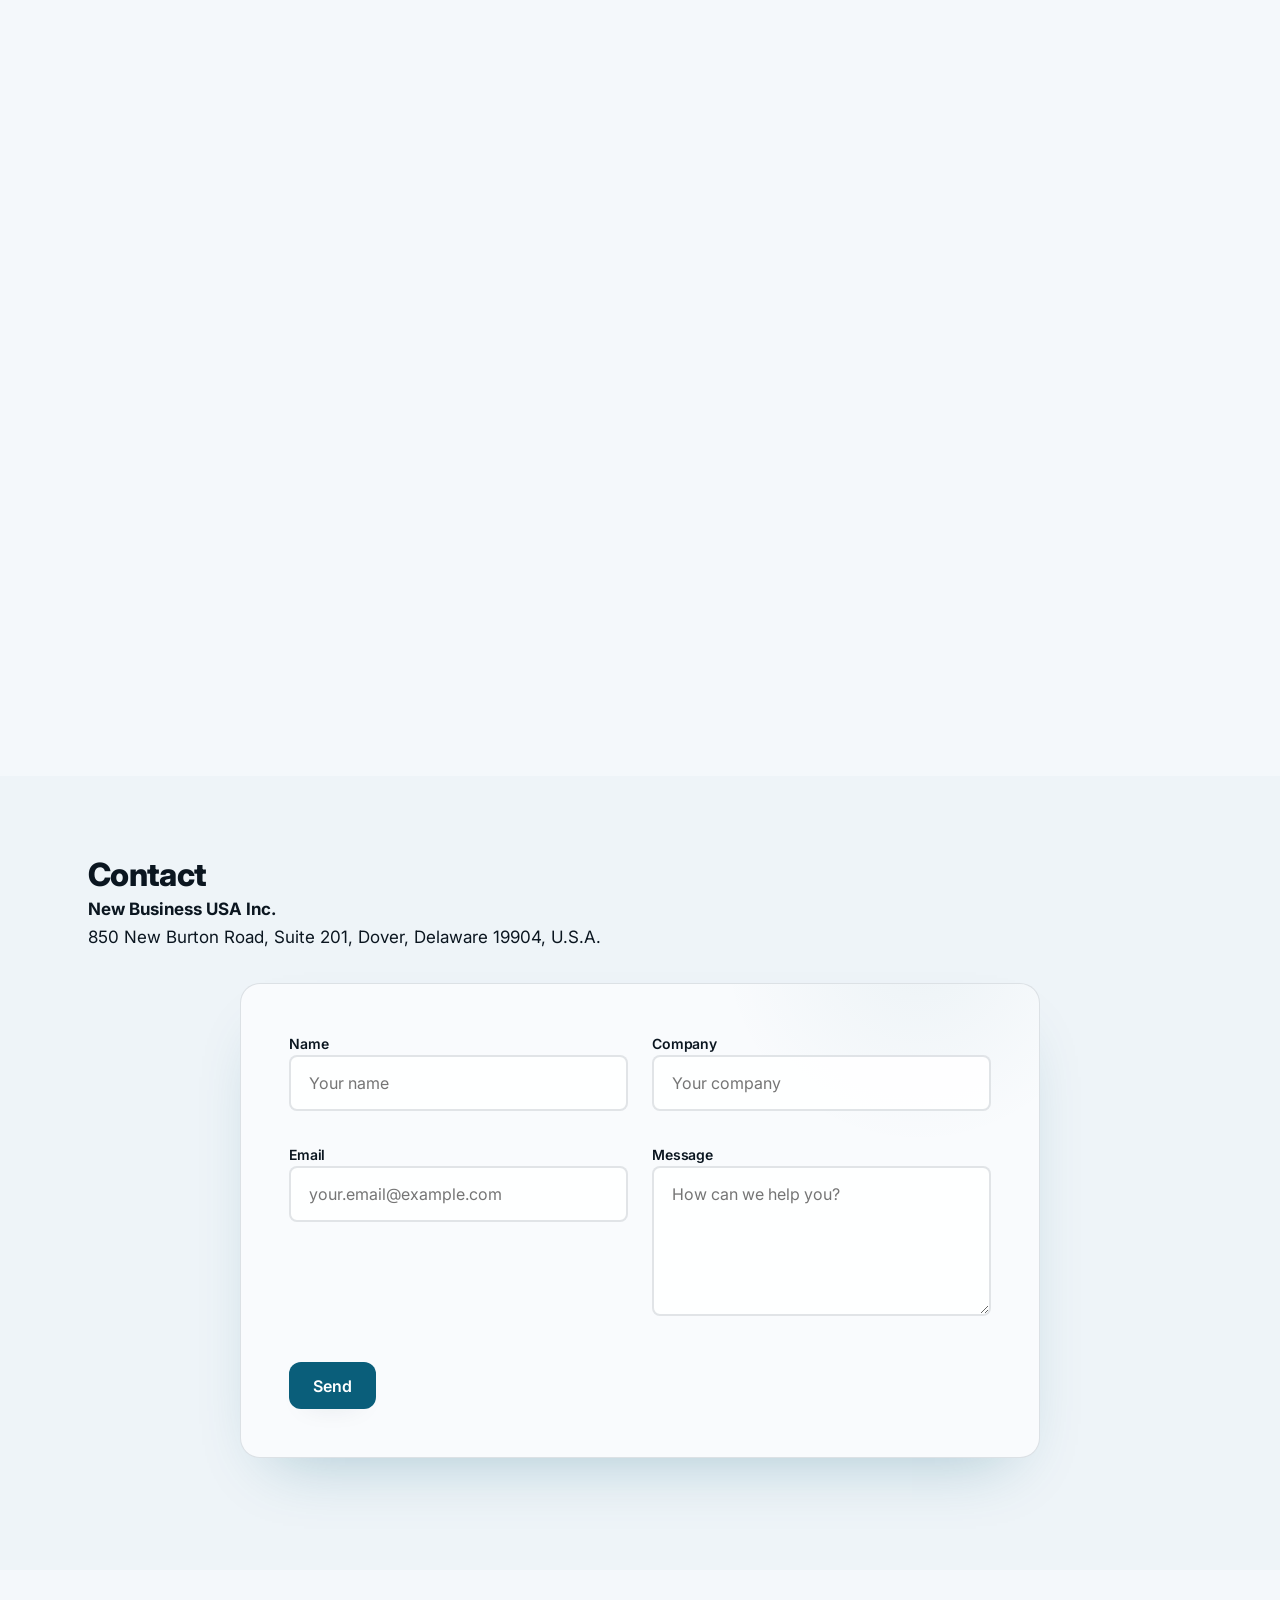
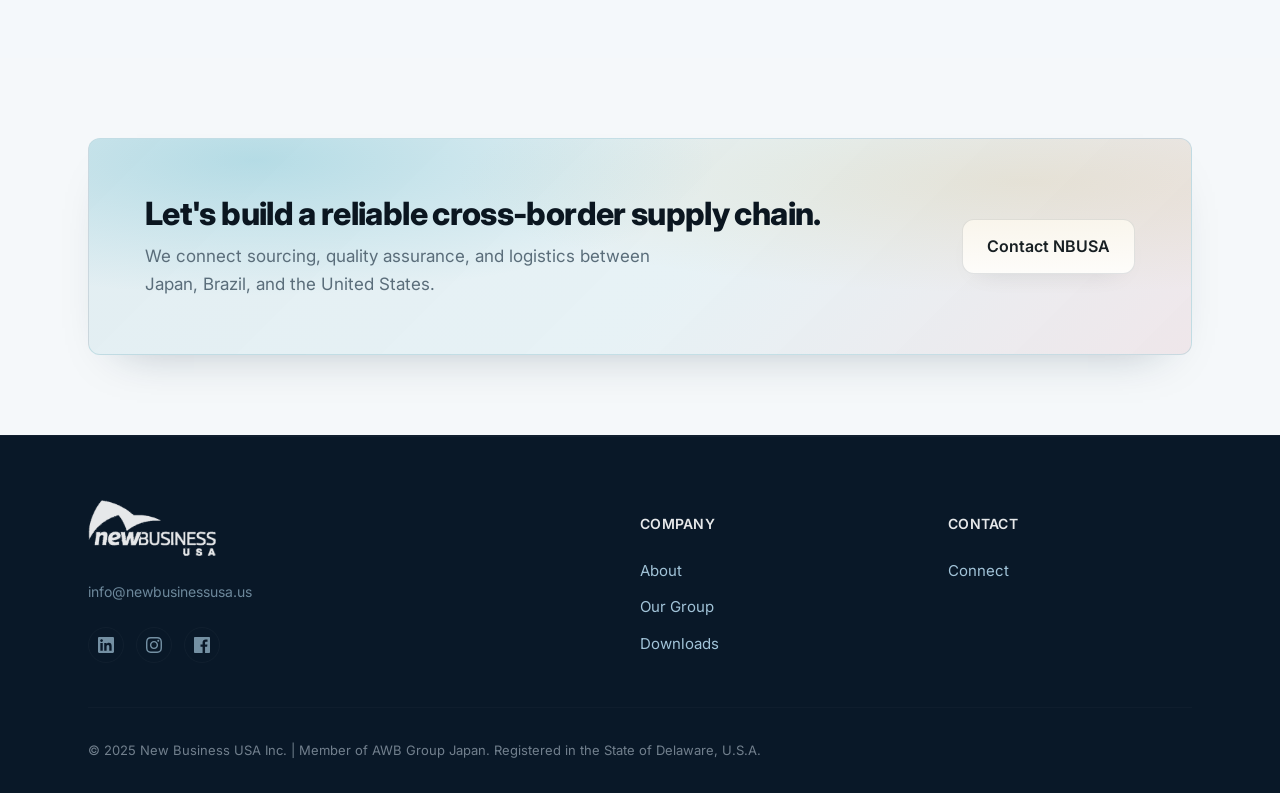
==== commit 3c516567: "Reframe regulatory framework text" ====
--- a/index.html
+++ b/index.html
@@ -494,7 +494,7 @@
     <section id="standards" class="section reveal anchor-offset" aria-labelledby="standards-title">
       <div class="container">
         <div class="section-header align-center">
-          <span class="kicker" data-i18n="standards_kicker">Standards &amp; Certifications</span>
+          <span class="kicker" data-i18n="standards_kicker">Regulatory &amp; Quality Framework</span>
           <h2 id="standards-title" class="h2 bar standards-banner">
             <span class="standards-icon" aria-hidden="true">
               <svg
@@ -509,11 +509,29 @@
                 <path d="M9.5 12.5l1.8 1.8 3.7-3.6" />
               </svg>
             </span>
-            <span>ISO 22000 · HACCP · FDA · FSMA · FSVP</span>
+            <span data-i18n="standards_title">Regulatory &amp; Quality Framework</span>
           </h2>
-          <p class="lead" data-i18n="standards_lead">
-            Documentation and supplier verification available upon request.
-          </p>
+          <div class="standards-copy">
+            <p class="lead" data-i18n="standards_lead">
+              New Business USA Inc. operates within internationally recognized food safety and
+              regulatory frameworks through its partners and project-based engagements.
+            </p>
+            <p data-i18n="standards_list_intro">
+              Our experience includes working in environments aligned with:
+            </p>
+            <ul class="standards-list">
+              <li data-i18n="standards_item_iso">ISO 22000</li>
+              <li data-i18n="standards_item_haccp">HACCP-based food safety systems</li>
+              <li data-i18n="standards_item_fda">U.S. FDA regulations</li>
+              <li data-i18n="standards_item_fsma">FSMA requirements</li>
+              <li data-i18n="standards_item_fsvp">FSVP support through qualified partners</li>
+            </ul>
+            <p data-i18n="standards_outro">
+              Compliance activities, documentation, and regulatory responsibilities are defined on
+              a project-by-project basis and executed in coordination with certified
+              manufacturers, importers of record, and licensed professionals.
+            </p>
+          </div>
         </div>
       </div>
     </section>
@@ -1281,8 +1299,18 @@
           flag_japan: 'Japan',
           flag_brazil: 'Brazil',
           flag_usa: 'United States',
-          standards_kicker: 'Standards & Certifications',
-          standards_lead: 'Documentation and supplier verification available upon request.',
+          standards_kicker: 'Regulatory & Quality Framework',
+          standards_title: 'Regulatory & Quality Framework',
+          standards_lead:
+            'New Business USA Inc. operates within internationally recognized food safety and regulatory frameworks through its partners and project-based engagements.',
+          standards_list_intro: 'Our experience includes working in environments aligned with:',
+          standards_item_iso: 'ISO 22000',
+          standards_item_haccp: 'HACCP-based food safety systems',
+          standards_item_fda: 'U.S. FDA regulations',
+          standards_item_fsma: 'FSMA requirements',
+          standards_item_fsvp: 'FSVP support through qualified partners',
+          standards_outro:
+            'Compliance activities, documentation, and regulatory responsibilities are defined on a project-by-project basis and executed in coordination with certified manufacturers, importers of record, and licensed professionals.',
           services_kicker: 'What We Do',
           services_title: 'Our Services',
           services_lead: 'Bridging markets across three continents with expertise and precision.',
@@ -1471,8 +1499,19 @@
           flag_japan: '日本',
           flag_brazil: 'ブラジル',
           flag_usa: 'アメリカ合衆国',
-          standards_kicker: '認証・規格',
-          standards_lead: '各種文書とサプライヤー確認資料はご要望に応じてご提供します。',
+          // TODO: Translate updated Regulatory & Quality Framework copy (JA).
+          standards_kicker: 'Regulatory & Quality Framework',
+          standards_title: 'Regulatory & Quality Framework',
+          standards_lead:
+            'New Business USA Inc. operates within internationally recognized food safety and regulatory frameworks through its partners and project-based engagements.',
+          standards_list_intro: 'Our experience includes working in environments aligned with:',
+          standards_item_iso: 'ISO 22000',
+          standards_item_haccp: 'HACCP-based food safety systems',
+          standards_item_fda: 'U.S. FDA regulations',
+          standards_item_fsma: 'FSMA requirements',
+          standards_item_fsvp: 'FSVP support through qualified partners',
+          standards_outro:
+            'Compliance activities, documentation, and regulatory responsibilities are defined on a project-by-project basis and executed in coordination with certified manufacturers, importers of record, and licensed professionals.',
           services_kicker: '事業内容',
           services_title: 'サービス',
           services_lead: '三大陸の市場を対象に、専門性と精度を備えた支援で貿易をつなぎます。',
@@ -1658,9 +1697,19 @@
           flag_japan: 'Japão',
           flag_brazil: 'Brasil',
           flag_usa: 'Estados Unidos',
-          standards_kicker: 'Padrões e Certificações',
+          // TODO: Translate updated Regulatory & Quality Framework copy (PT-BR).
+          standards_kicker: 'Regulatory & Quality Framework',
+          standards_title: 'Regulatory & Quality Framework',
           standards_lead:
-            'Documentação e verificação de fornecedores disponíveis mediante solicitação.',
+            'New Business USA Inc. operates within internationally recognized food safety and regulatory frameworks through its partners and project-based engagements.',
+          standards_list_intro: 'Our experience includes working in environments aligned with:',
+          standards_item_iso: 'ISO 22000',
+          standards_item_haccp: 'HACCP-based food safety systems',
+          standards_item_fda: 'U.S. FDA regulations',
+          standards_item_fsma: 'FSMA requirements',
+          standards_item_fsvp: 'FSVP support through qualified partners',
+          standards_outro:
+            'Compliance activities, documentation, and regulatory responsibilities are defined on a project-by-project basis and executed in coordination with certified manufacturers, importers of record, and licensed professionals.',
           services_kicker: 'O que fazemos',
           services_title: 'Nossos Serviços',
           services_lead: 'Conectamos mercados em três continentes com precisão e expertise.',
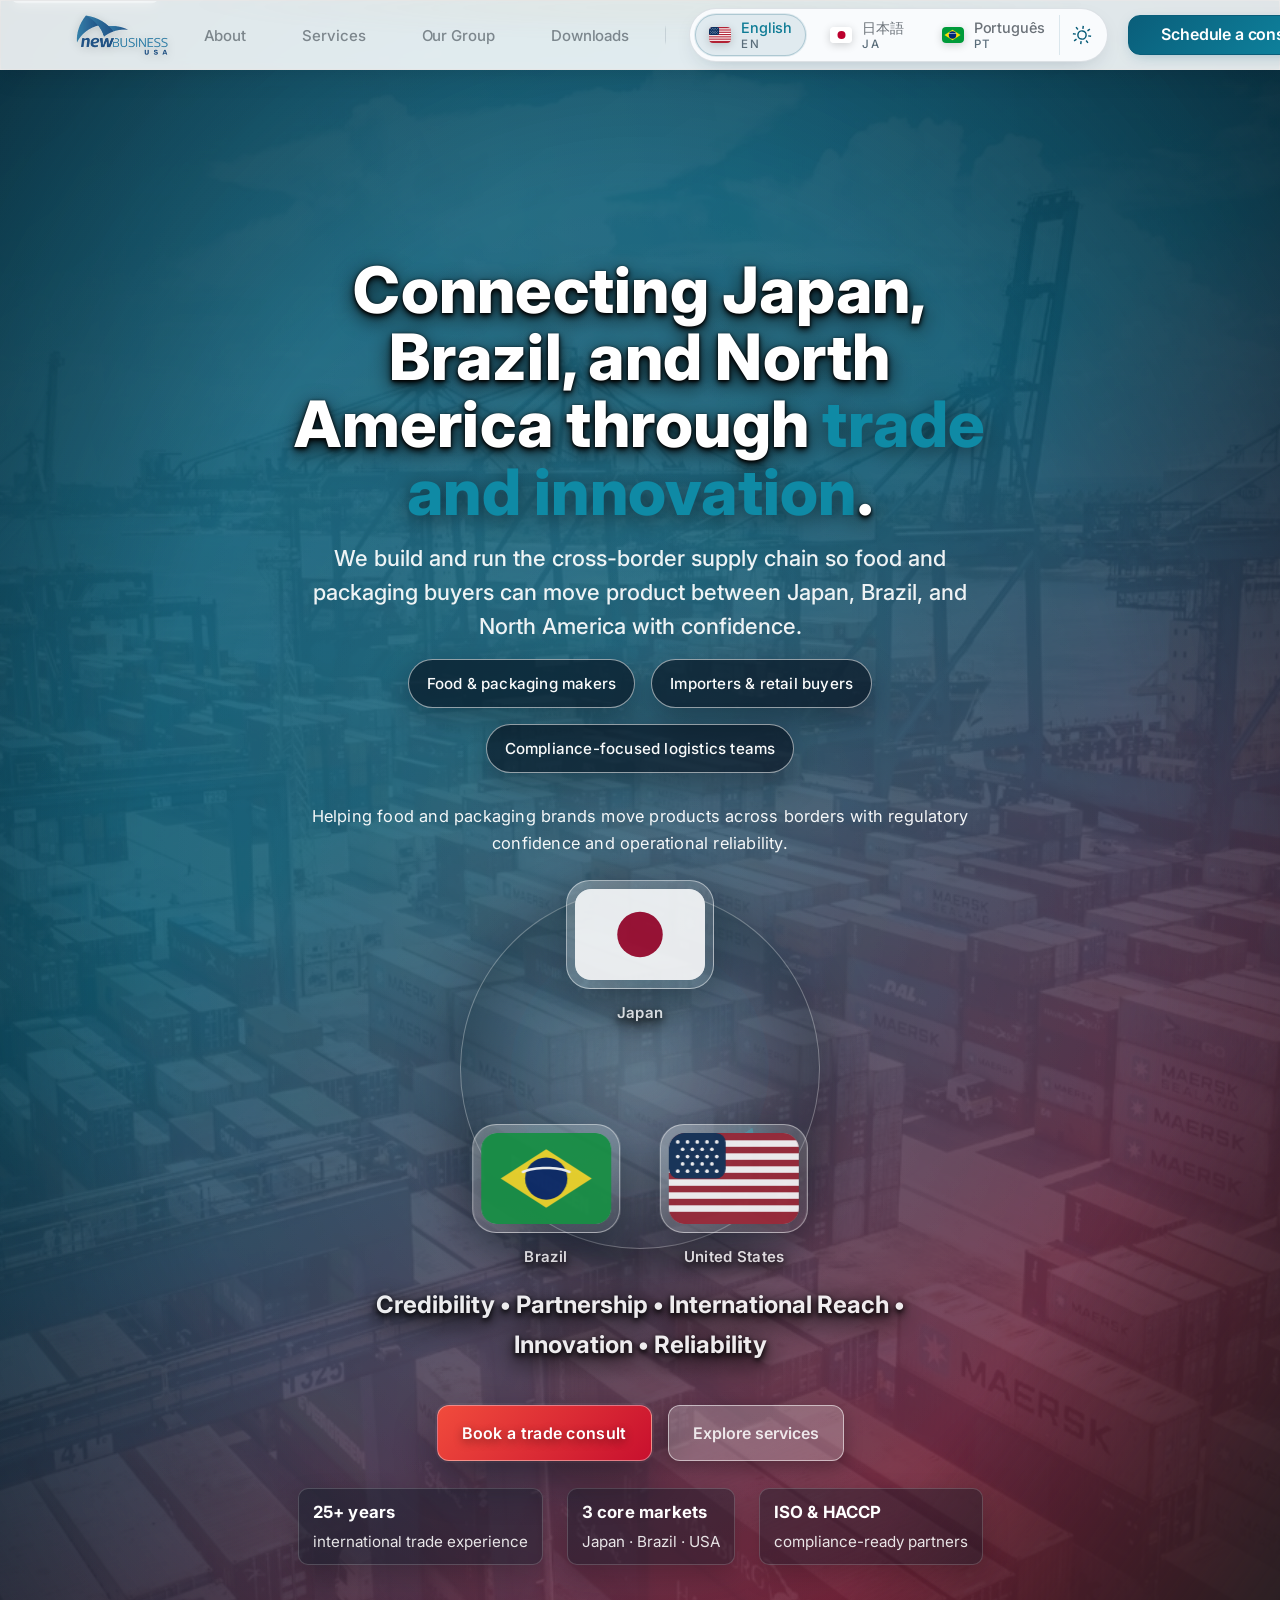
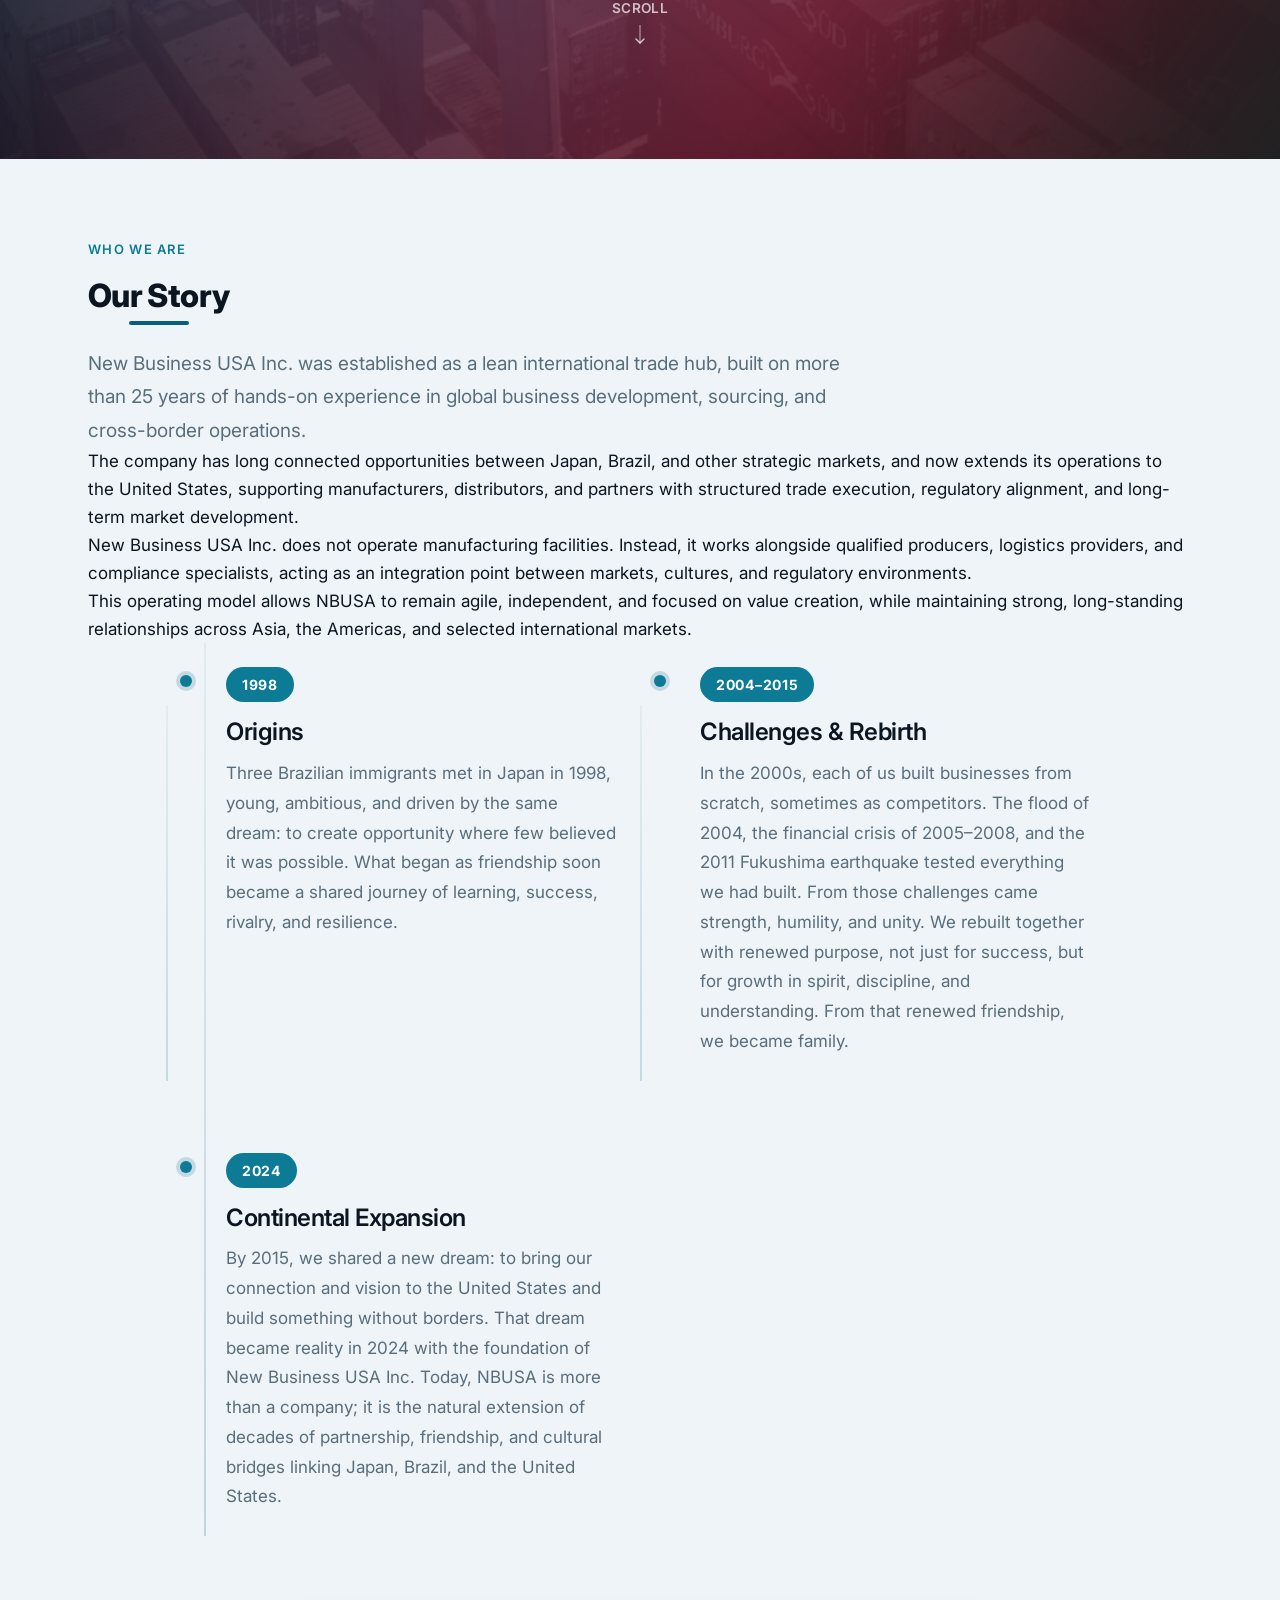
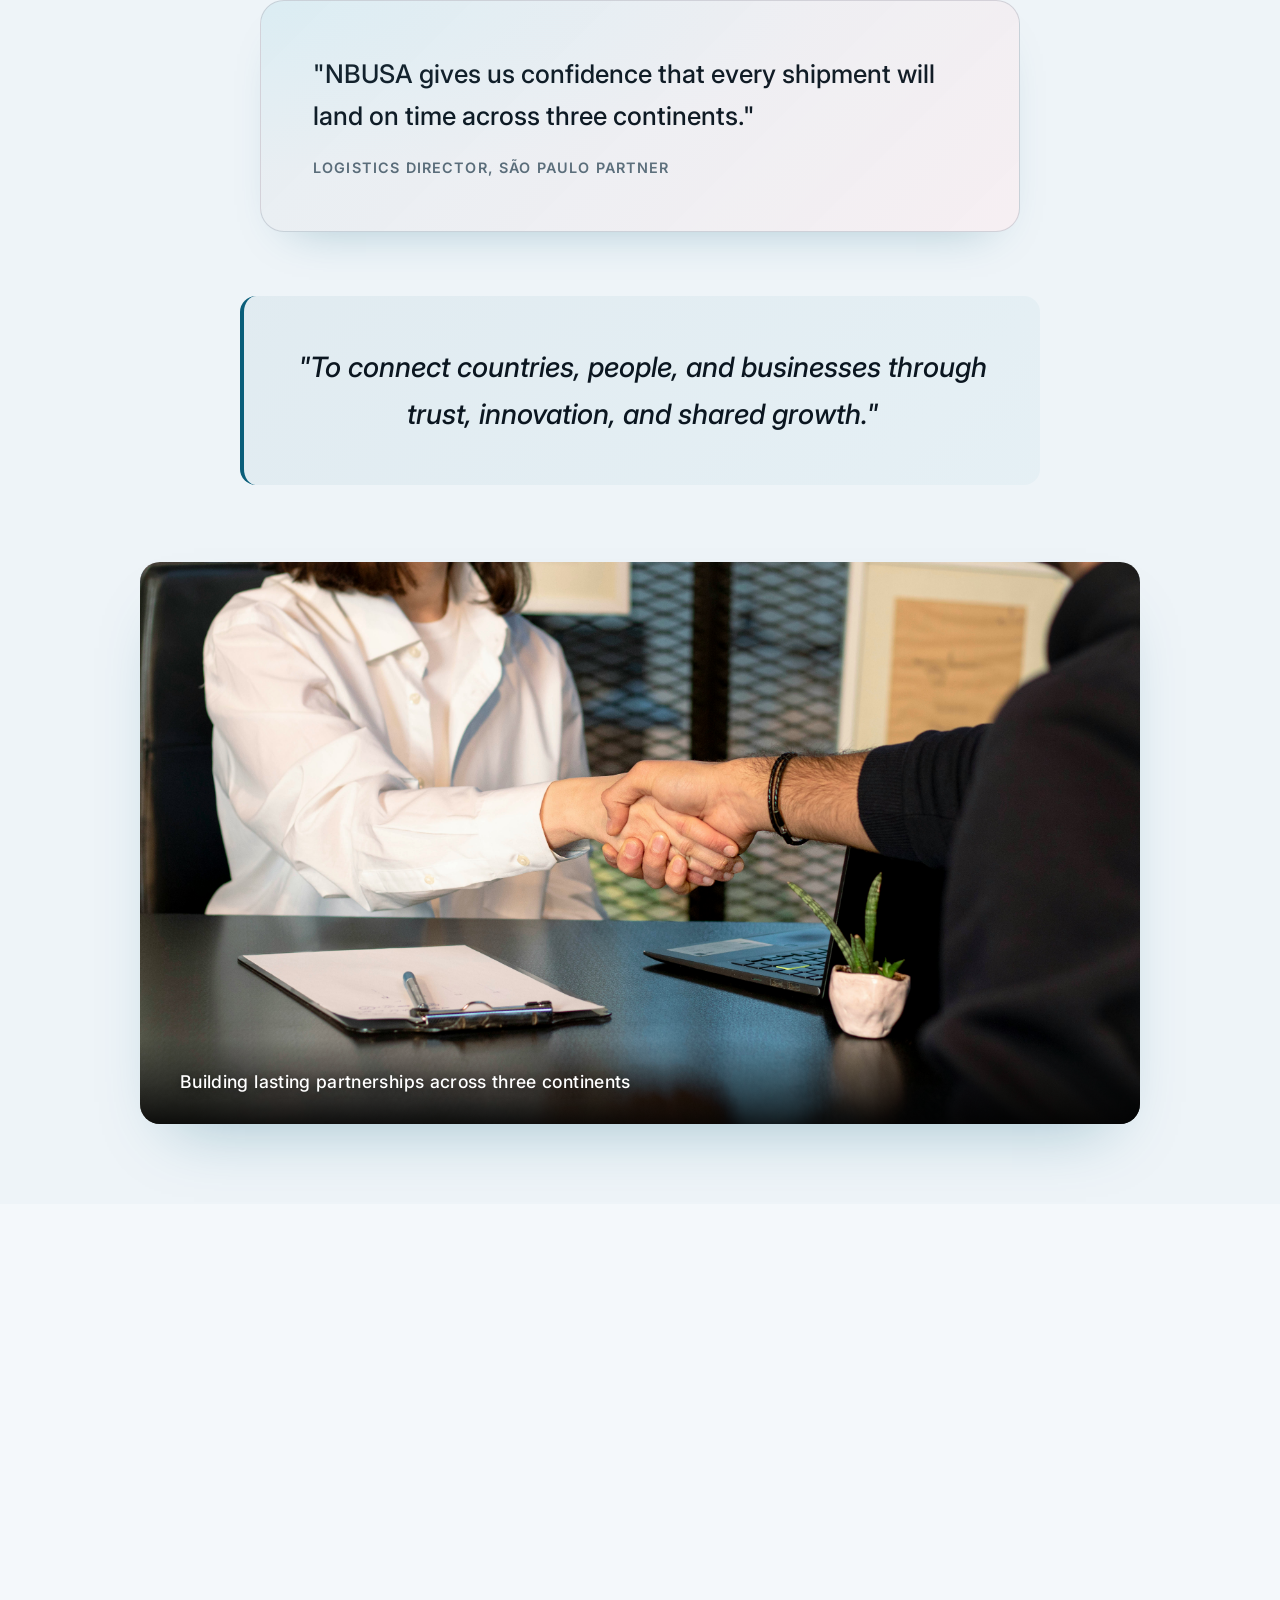
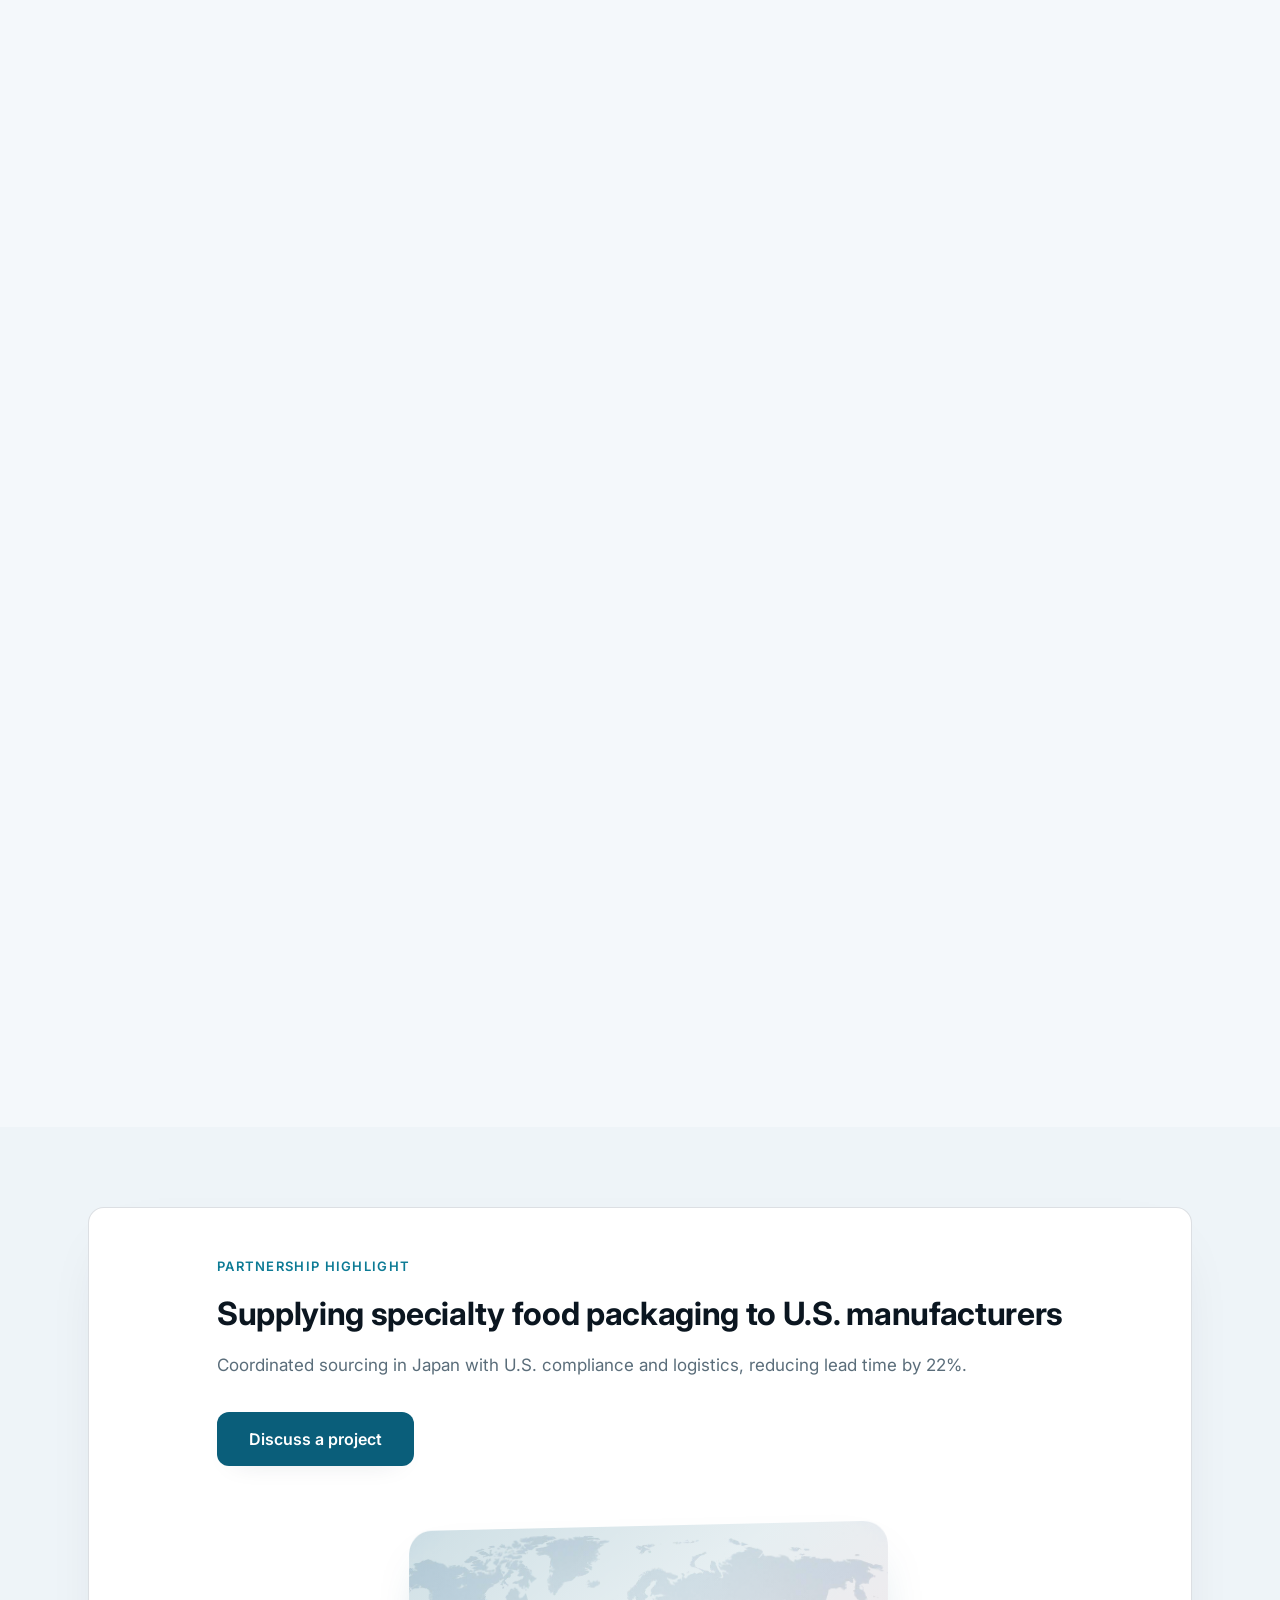
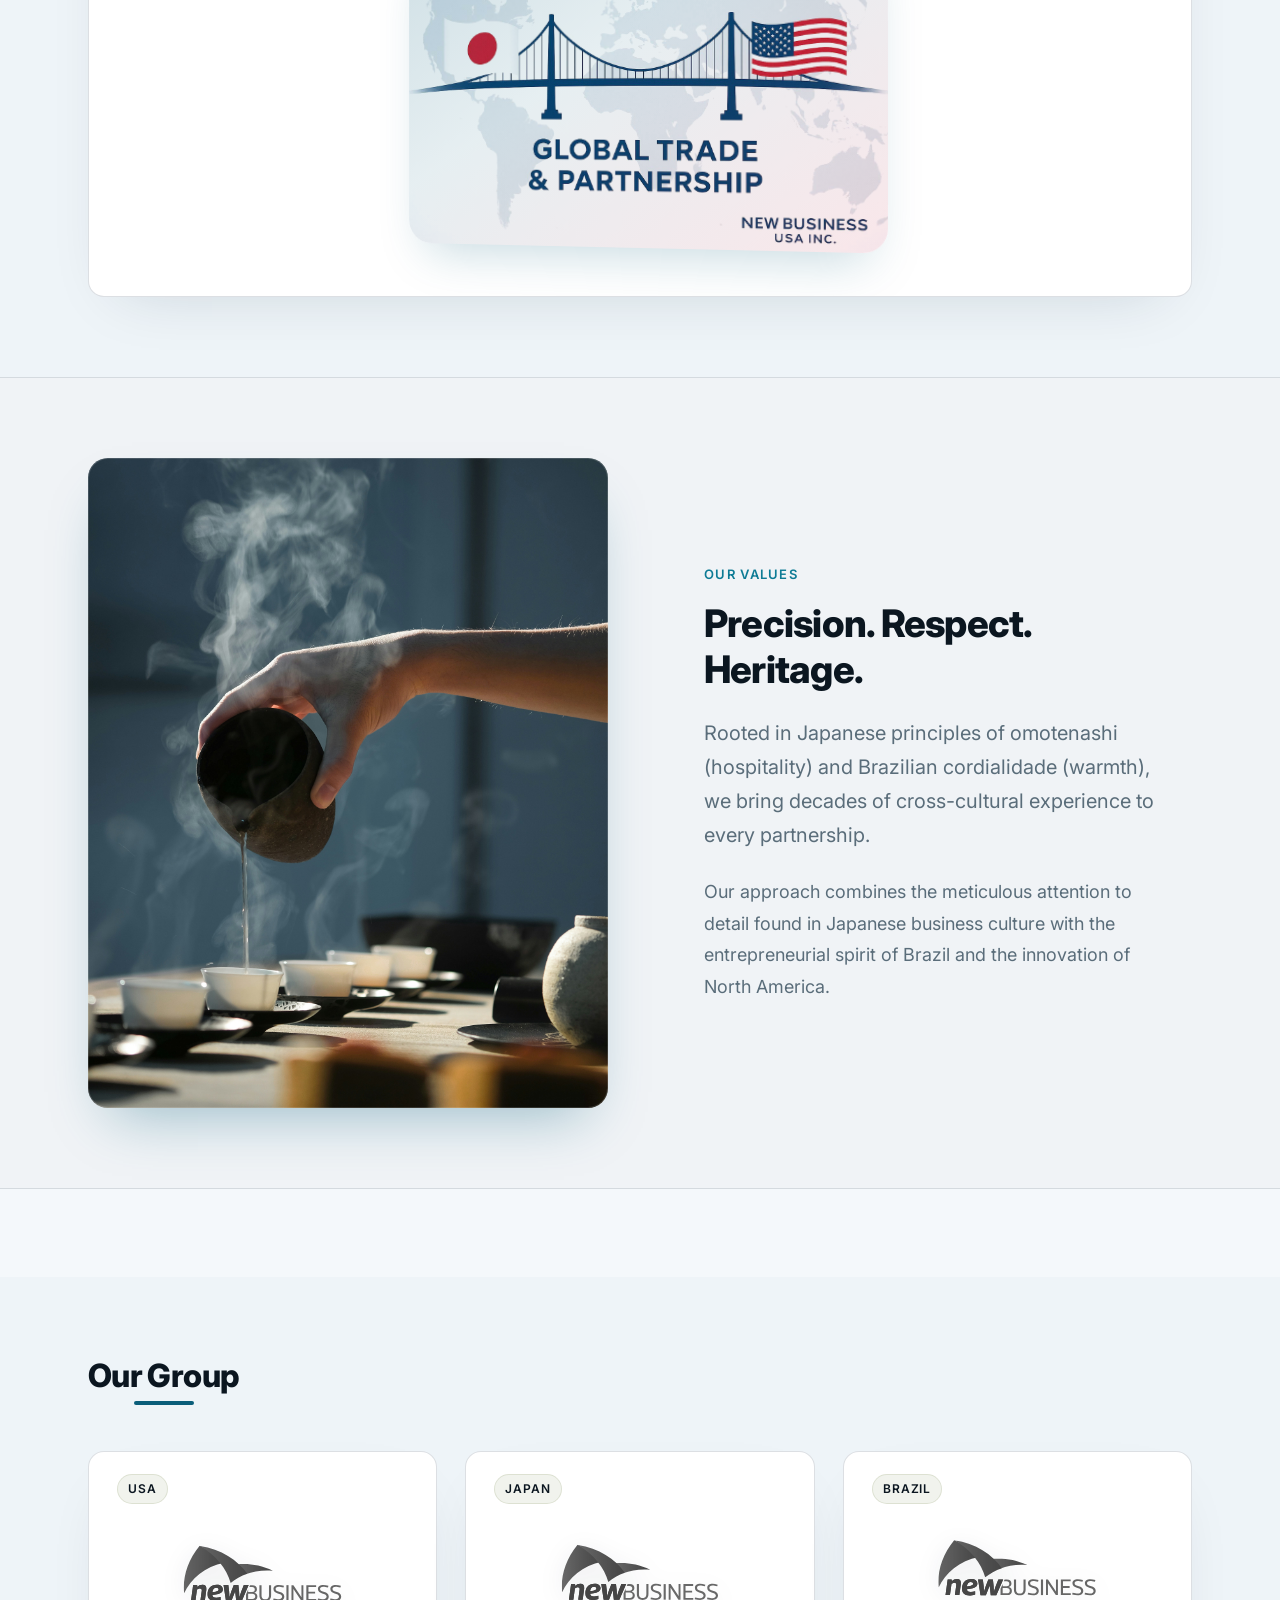
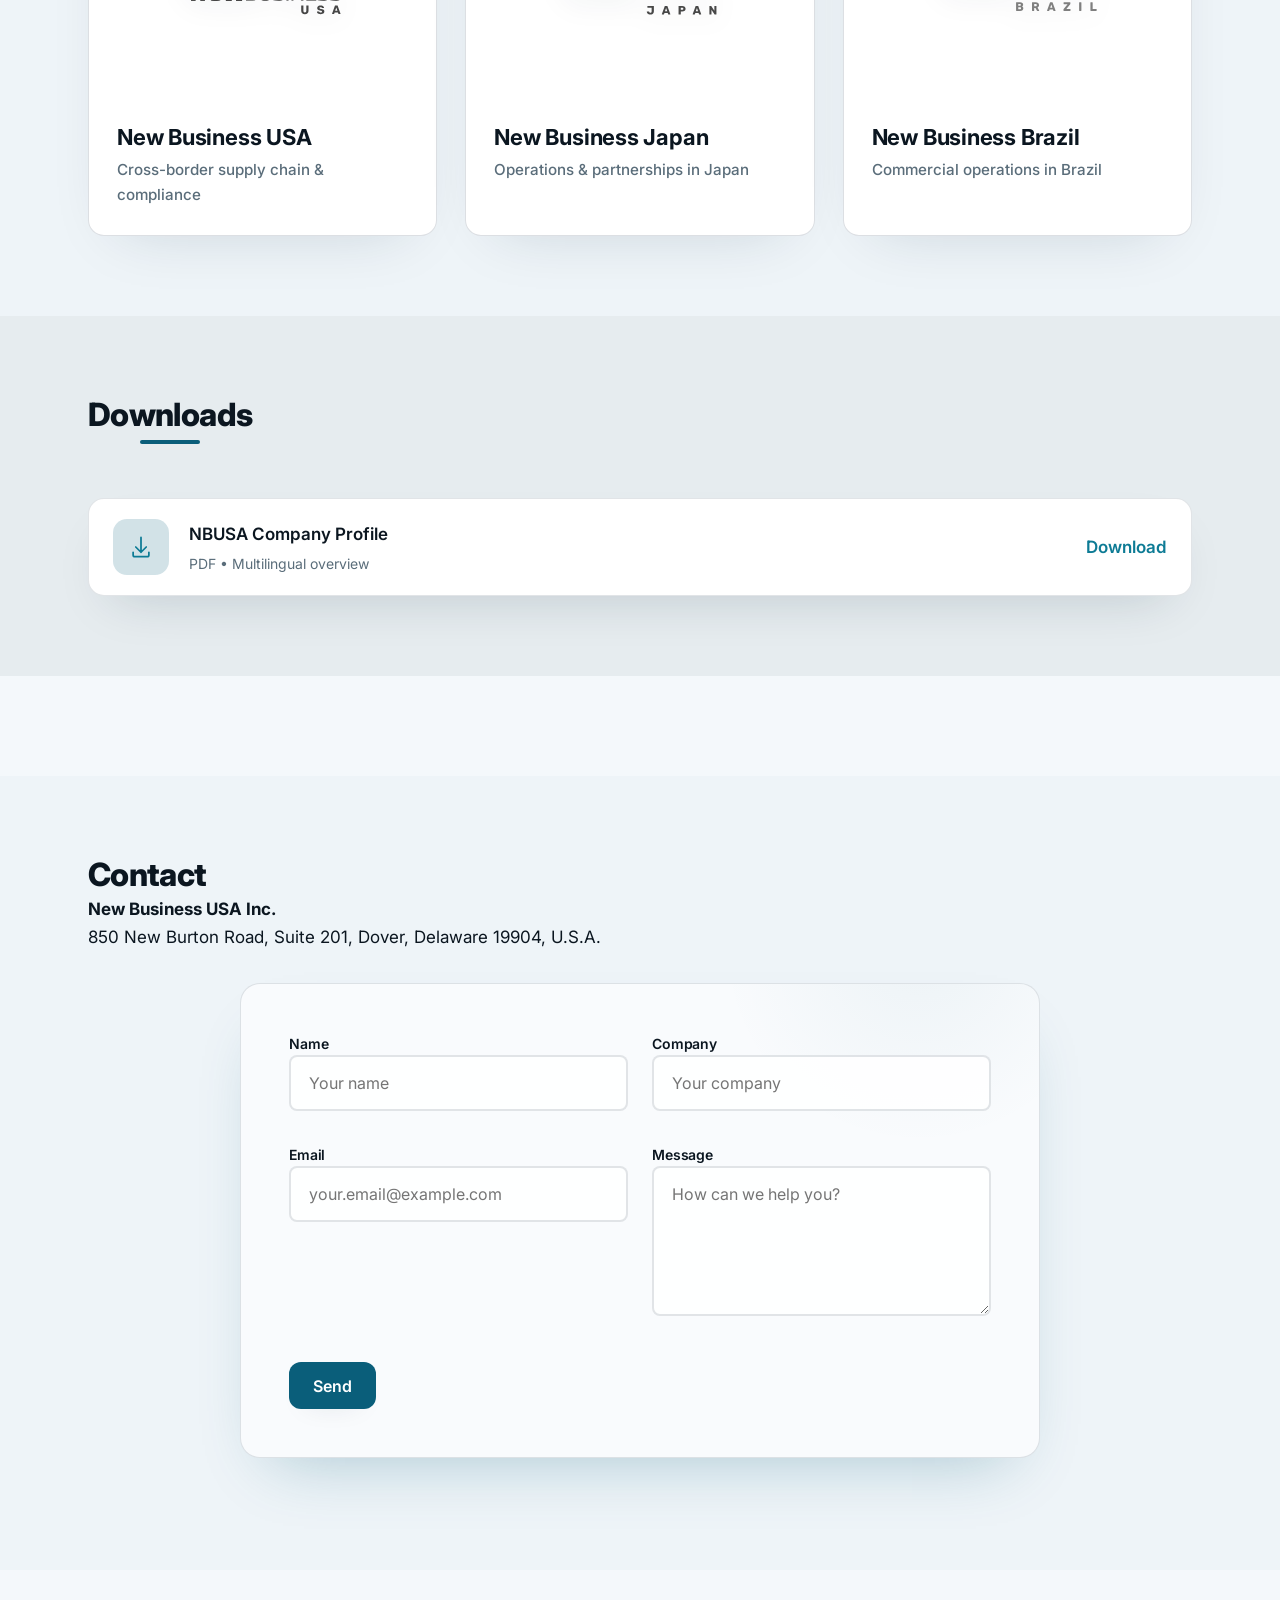
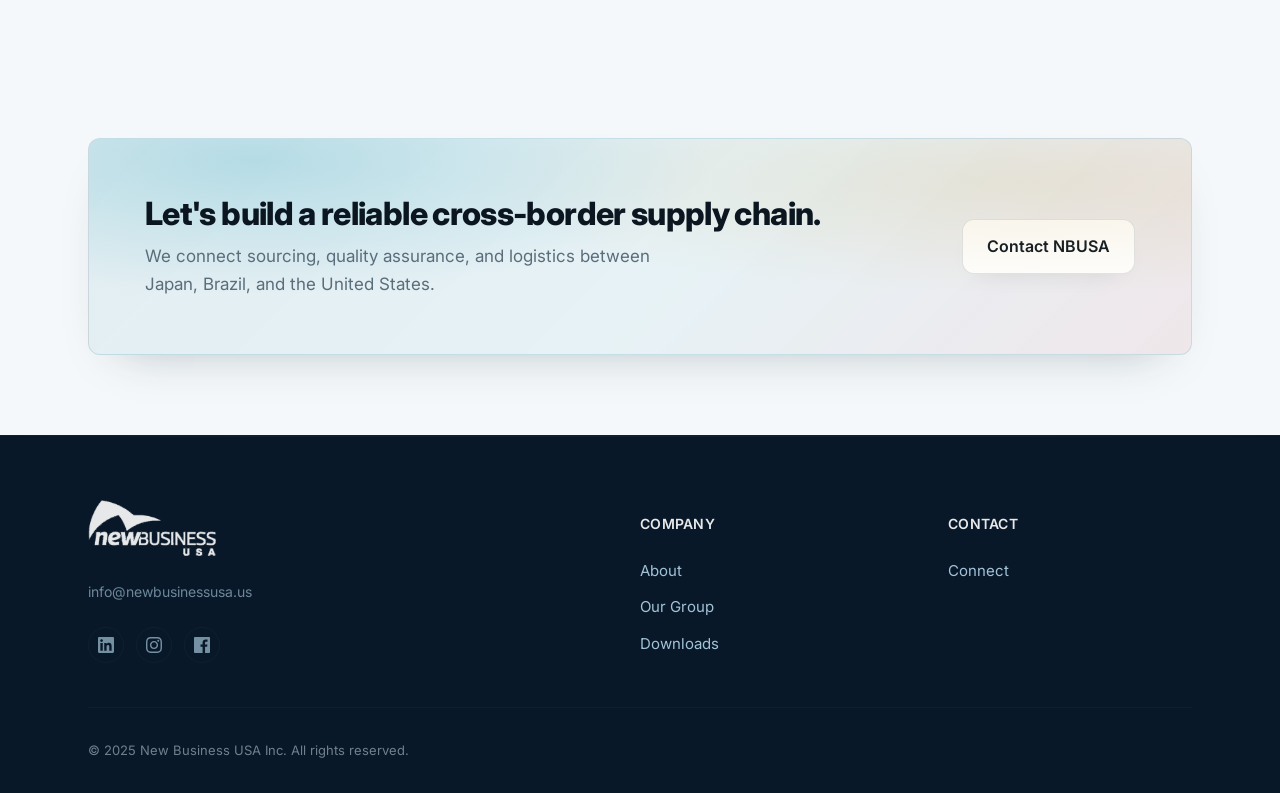
==== commit 7491ab01: "Update footer legal line" ====
--- a/index.html
+++ b/index.html
@@ -1264,8 +1264,7 @@
           </div>
         </div>
         <p class="footer-copy" data-i18n="footer_legal">
-          &copy; 2025 New Business USA Inc. | Member of AWB Group Japan. Registered in the State of
-          Delaware, U.S.A.
+          &copy; 2025 New Business USA Inc. All rights reserved.
         </p>
       </div>
     </footer>
@@ -1462,8 +1461,7 @@
           footer_downloads: 'Downloads',
           footer_contact: 'Contact',
           footer_connect: 'Connect',
-          footer_legal:
-            '© 2025 New Business USA Inc. | Member of AWB Group Japan. Registered in the State of Delaware, U.S.A.',
+          footer_legal: '© 2025 New Business USA Inc. All rights reserved.',
           social_message_linkedin: 'LinkedIn is coming soon. Stay tuned!',
           social_message_instagram: 'Instagram is coming soon. Stay tuned!',
           social_message_facebook: 'Facebook is coming soon. Stay tuned!',
@@ -1660,8 +1658,7 @@
           footer_downloads: '資料ダウンロード',
           footer_contact: 'お問い合わせ',
           footer_connect: '連絡する',
-          footer_legal:
-            '© 2025 New Business USA Inc. | AWBグループ・ジャパンのメンバー。米国デラウェア州に登録。',
+          footer_legal: '© 2025 New Business USA Inc. All rights reserved.',
           social_message_linkedin: 'LinkedInページは近日公開予定です。公開まで今しばらくお待ちください。',
           social_message_instagram: 'Instagramは近日公開予定です。公開まで今しばらくお待ちください。',
           social_message_facebook: 'Facebookページは近日公開予定です。公開まで今しばらくお待ちください。',
@@ -1862,8 +1859,7 @@
           footer_downloads: 'Downloads',
           footer_contact: 'Contato',
           footer_connect: 'Conectar',
-          footer_legal:
-            '© 2025 New Business USA Inc. | Membro do AWB Group Japan. Registrada no estado de Delaware, EUA.',
+          footer_legal: '© 2025 New Business USA Inc. All rights reserved.',
           social_message_linkedin: 'LinkedIn em breve. Fique ligado!',
           social_message_instagram: 'Instagram em breve. Fique ligado!',
           social_message_facebook: 'Facebook em breve. Fique ligado!',
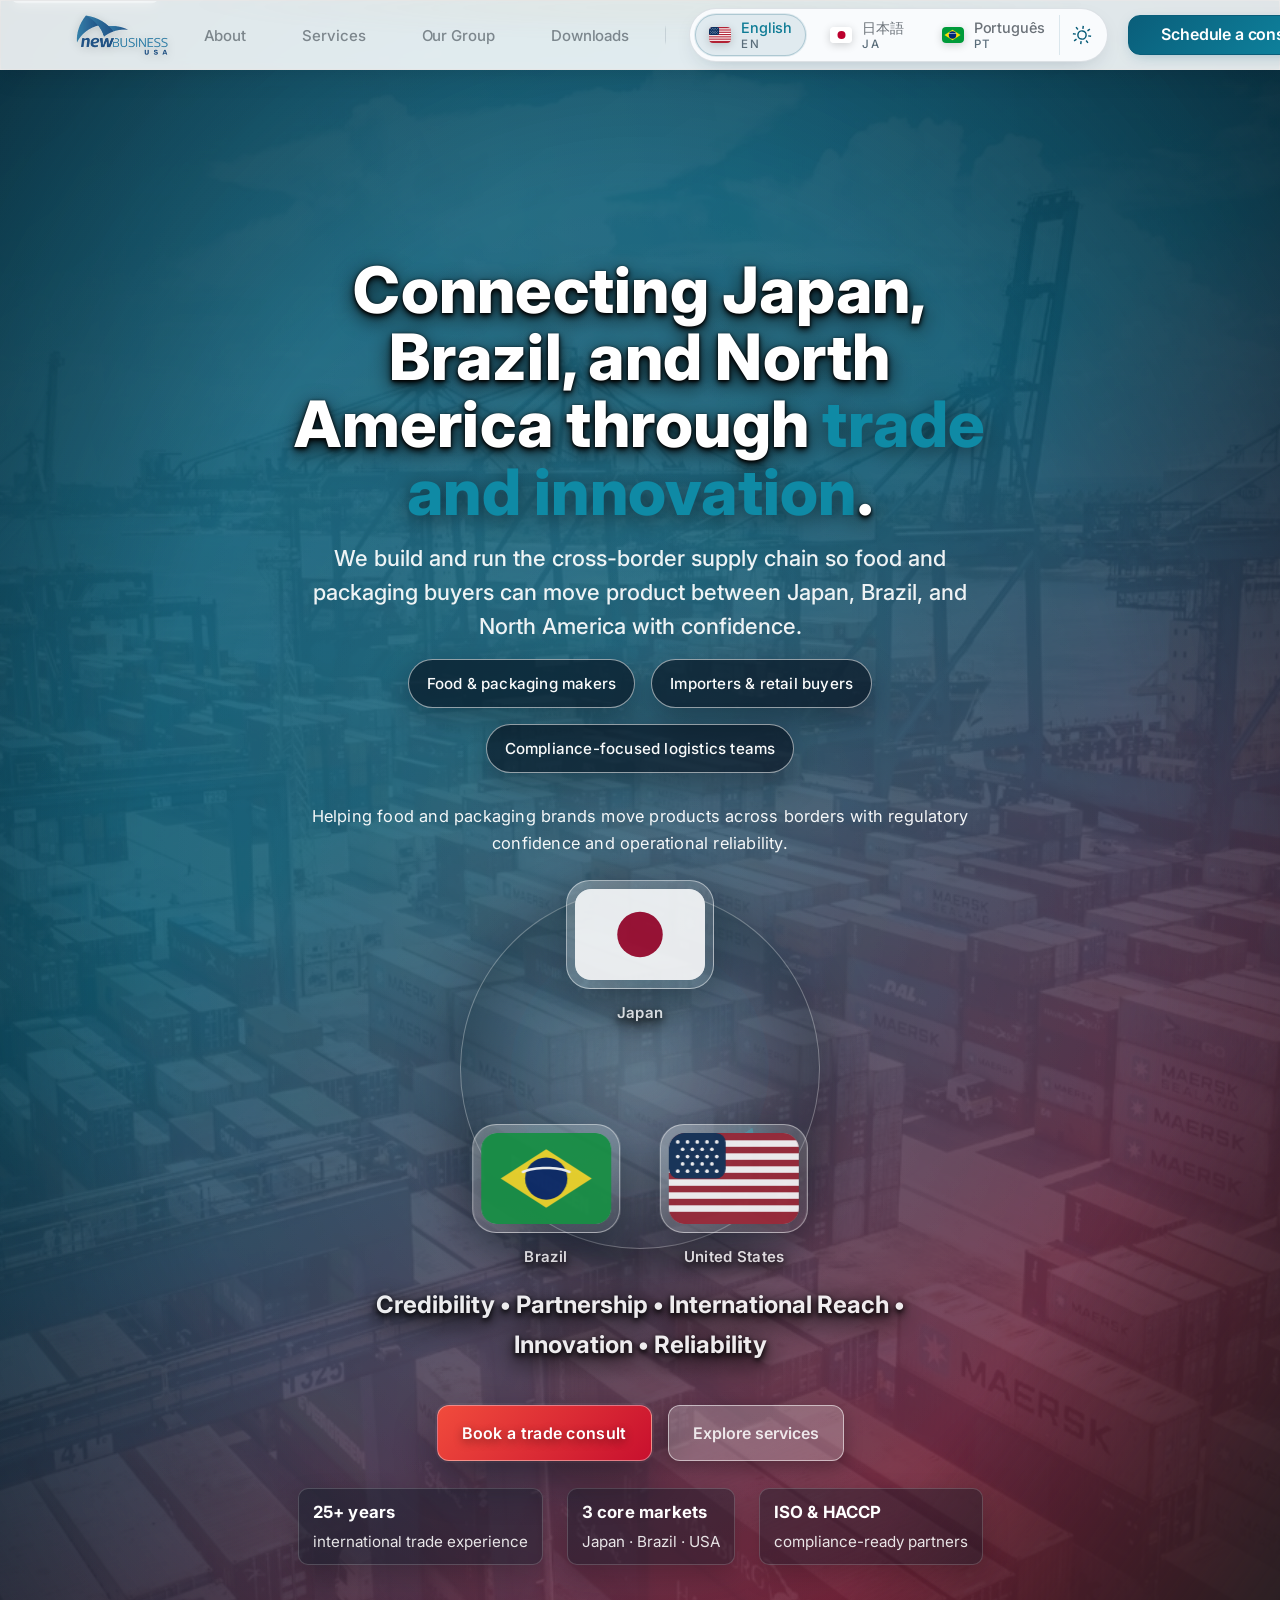
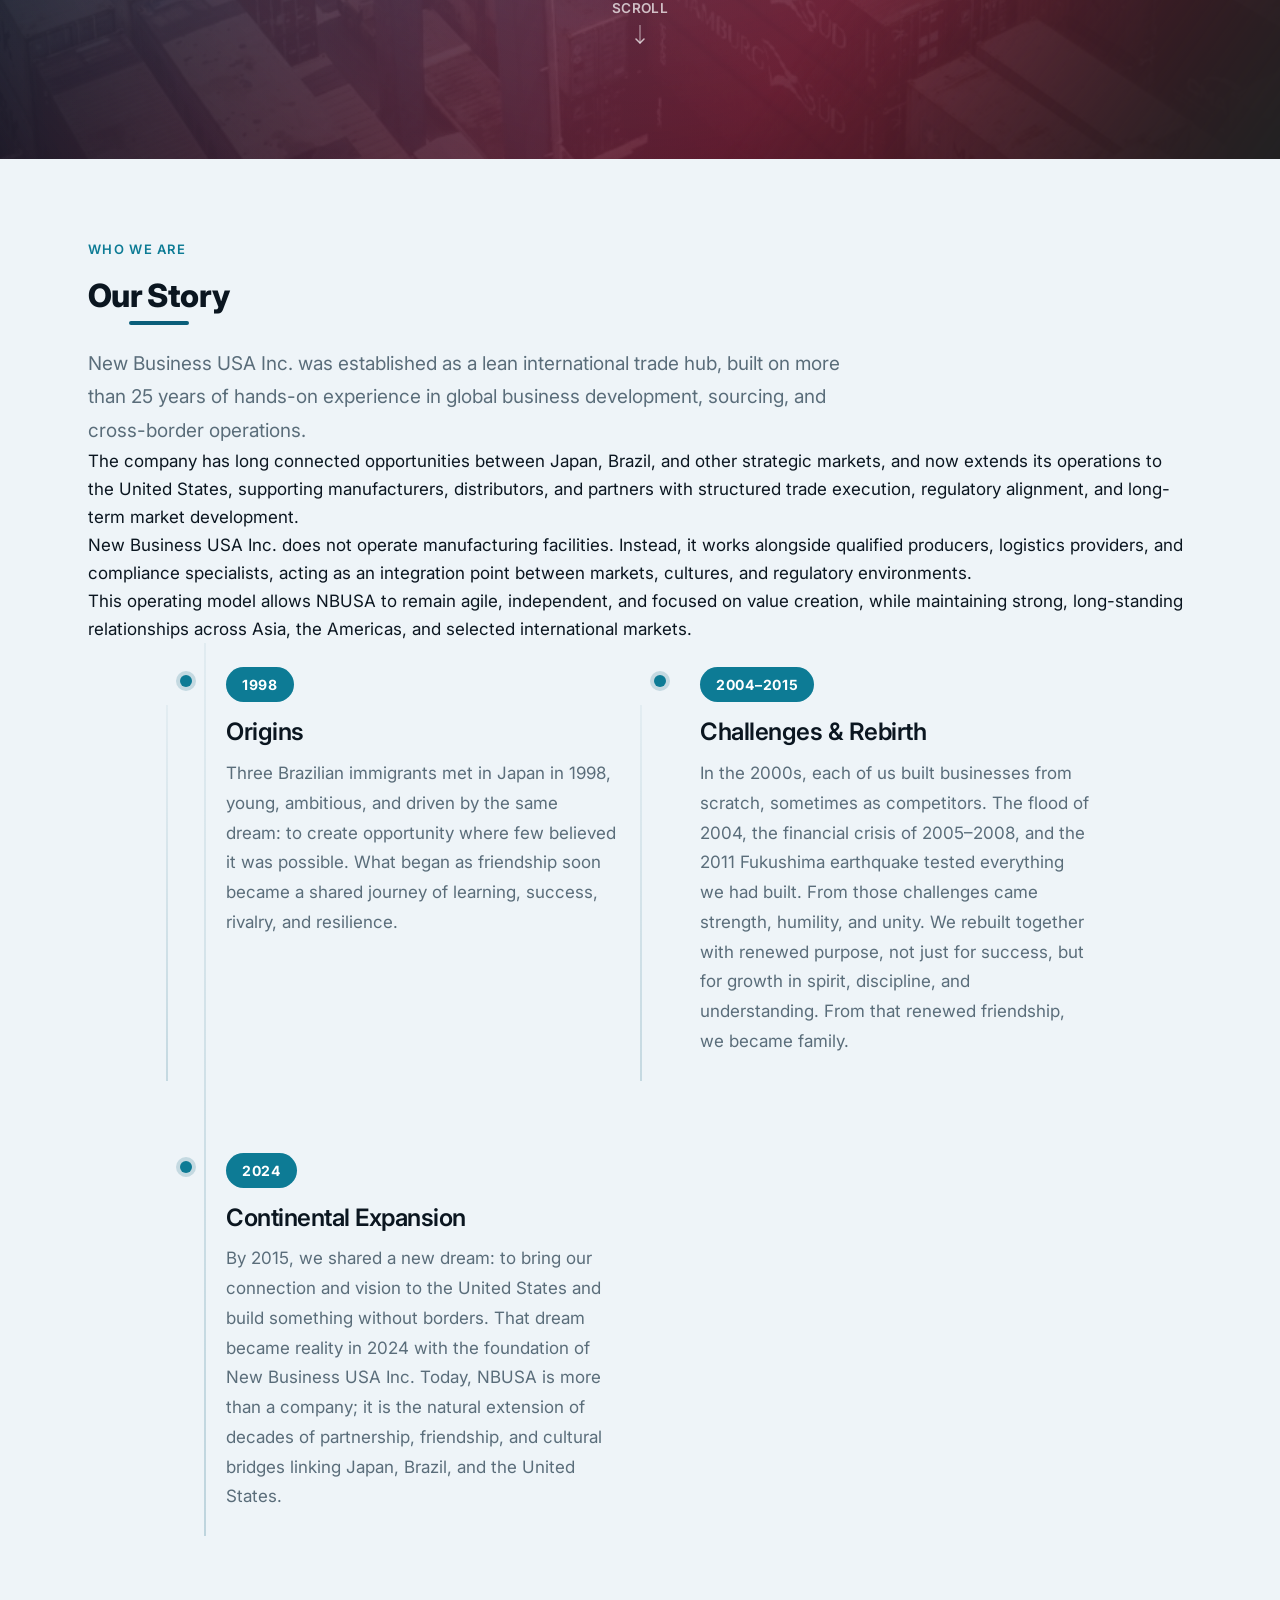
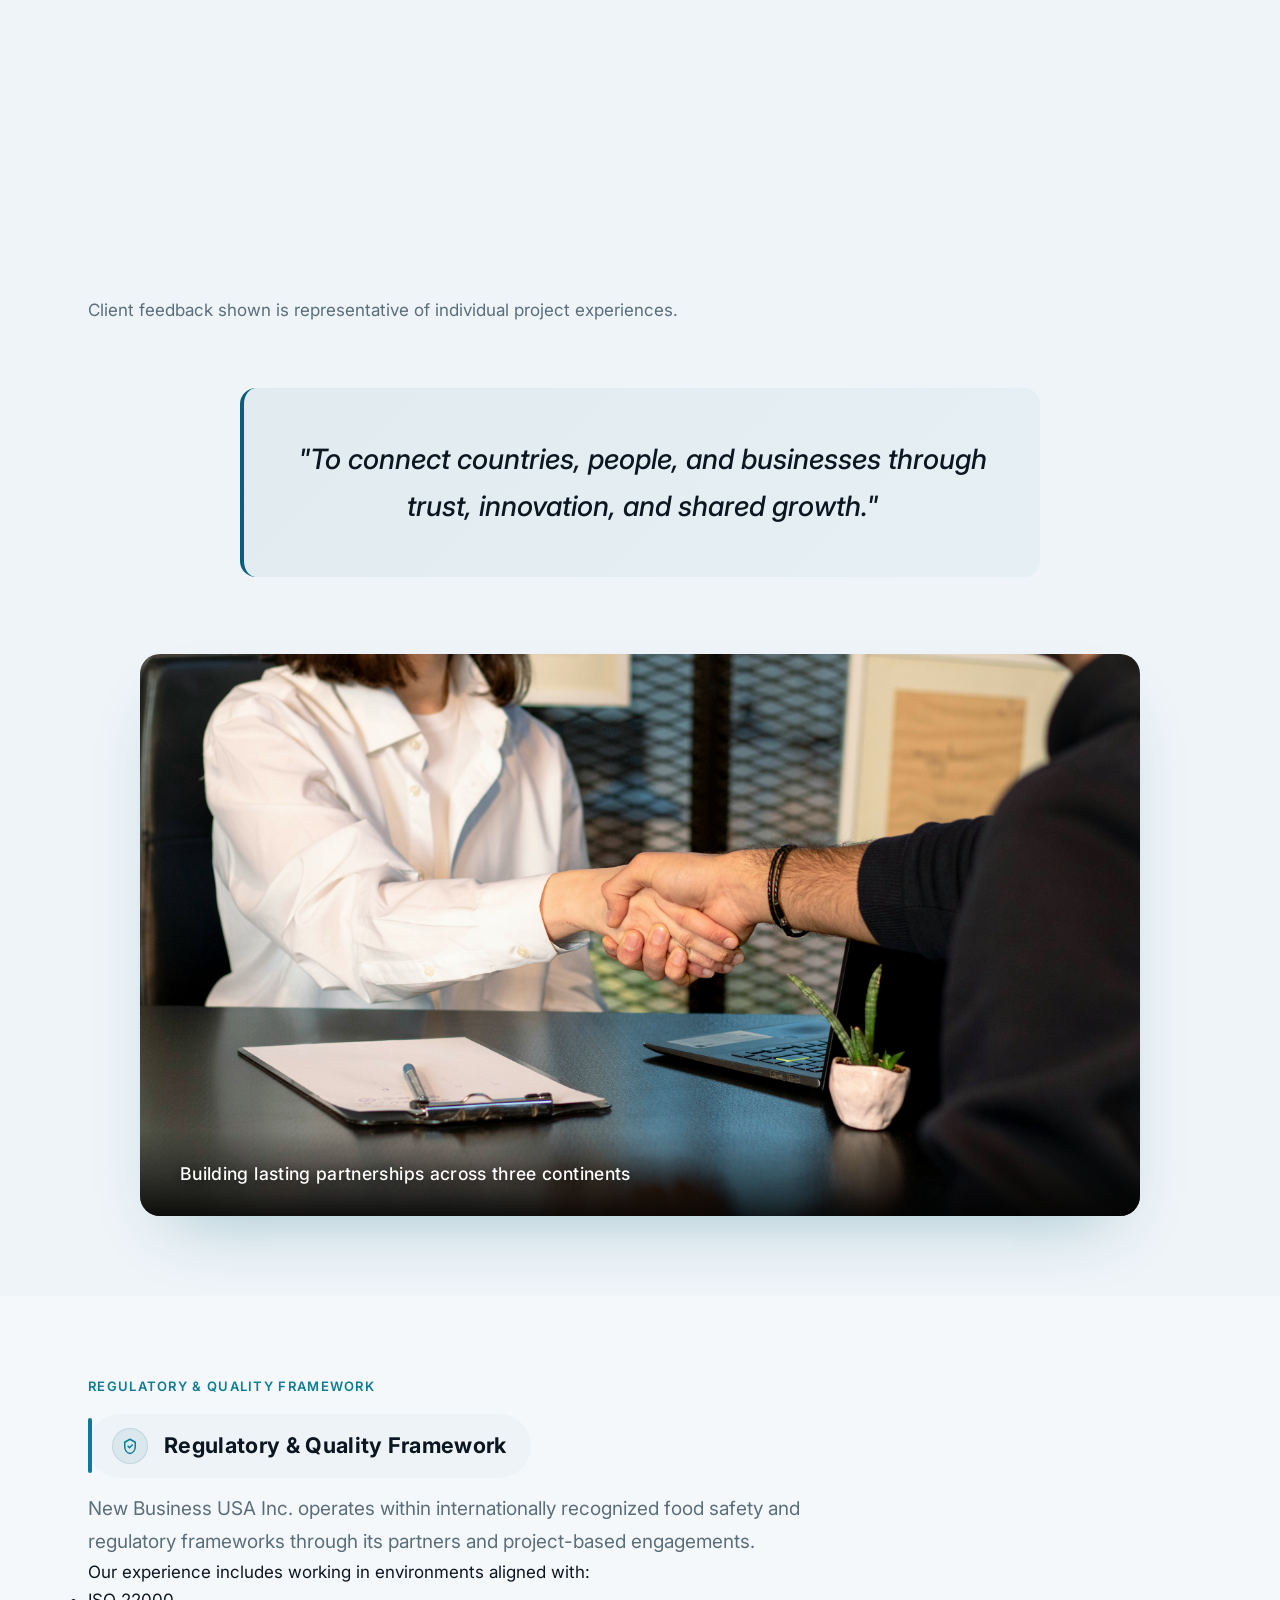
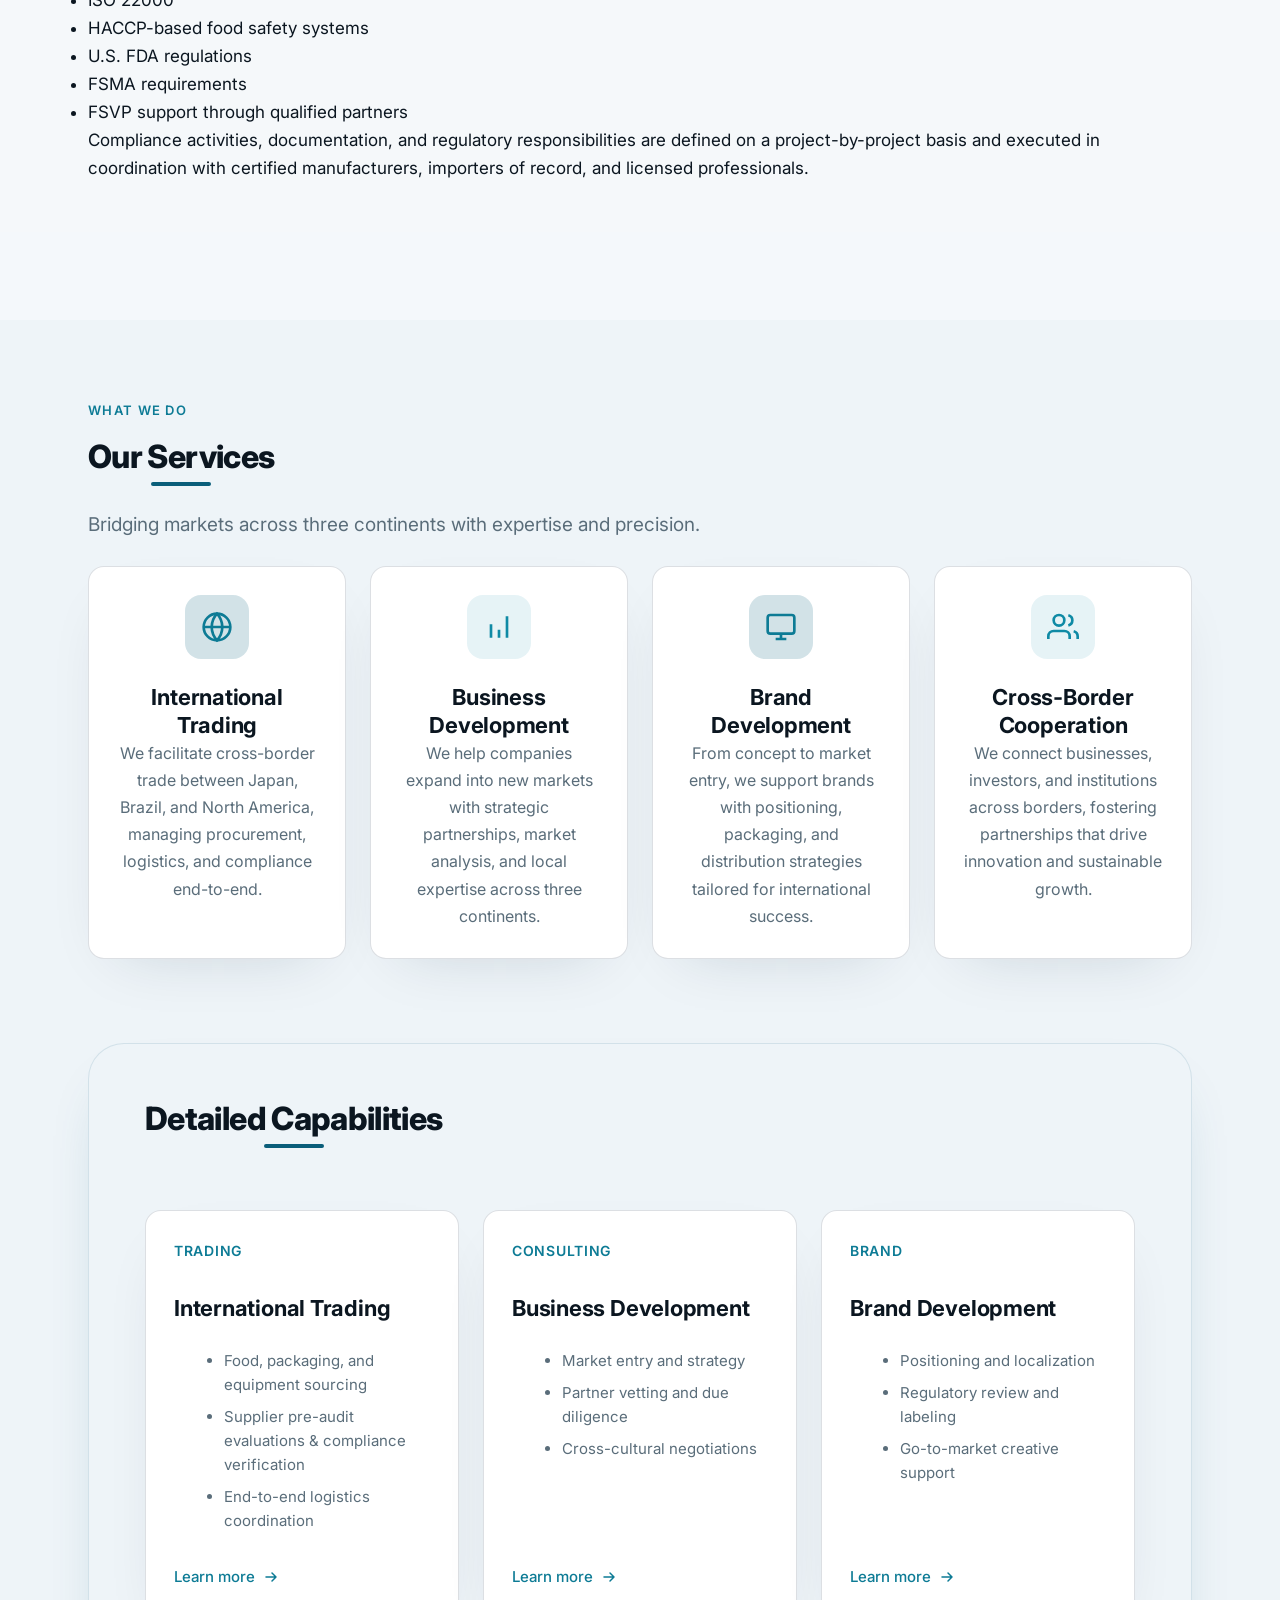
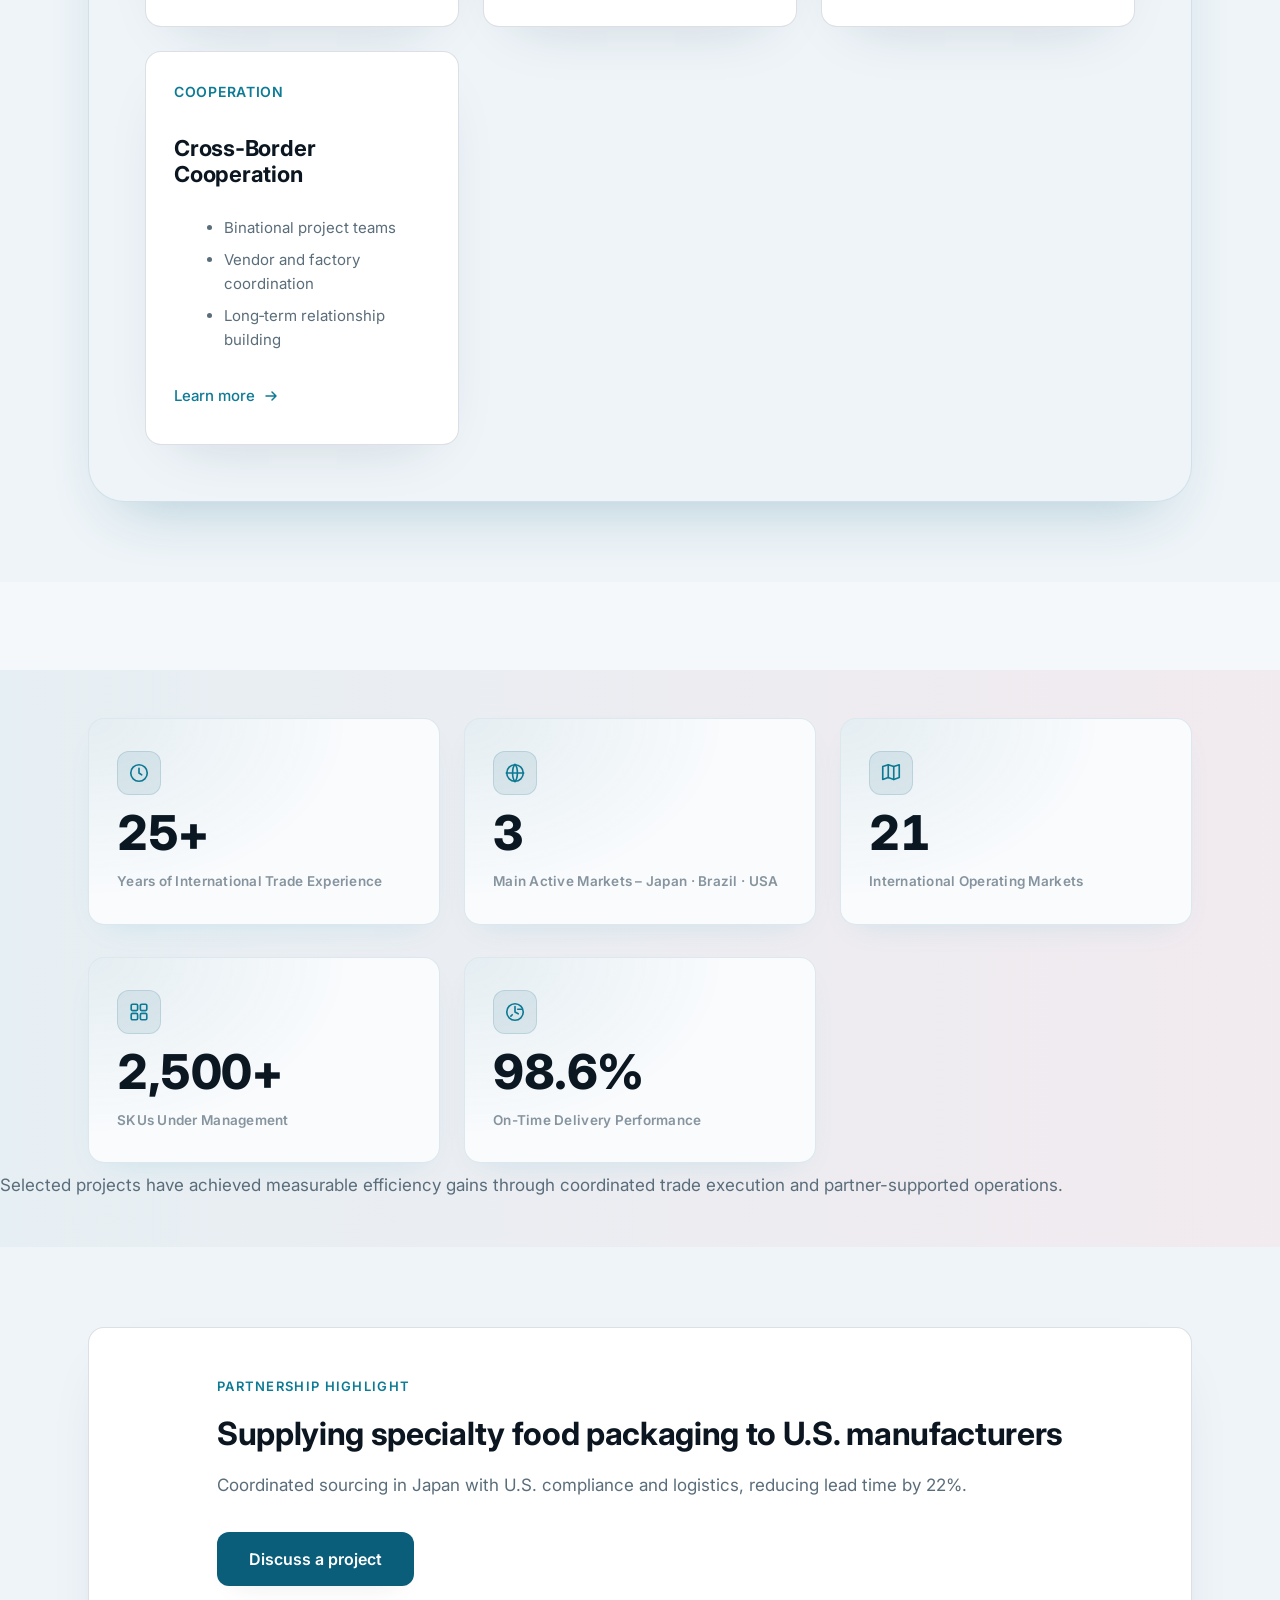
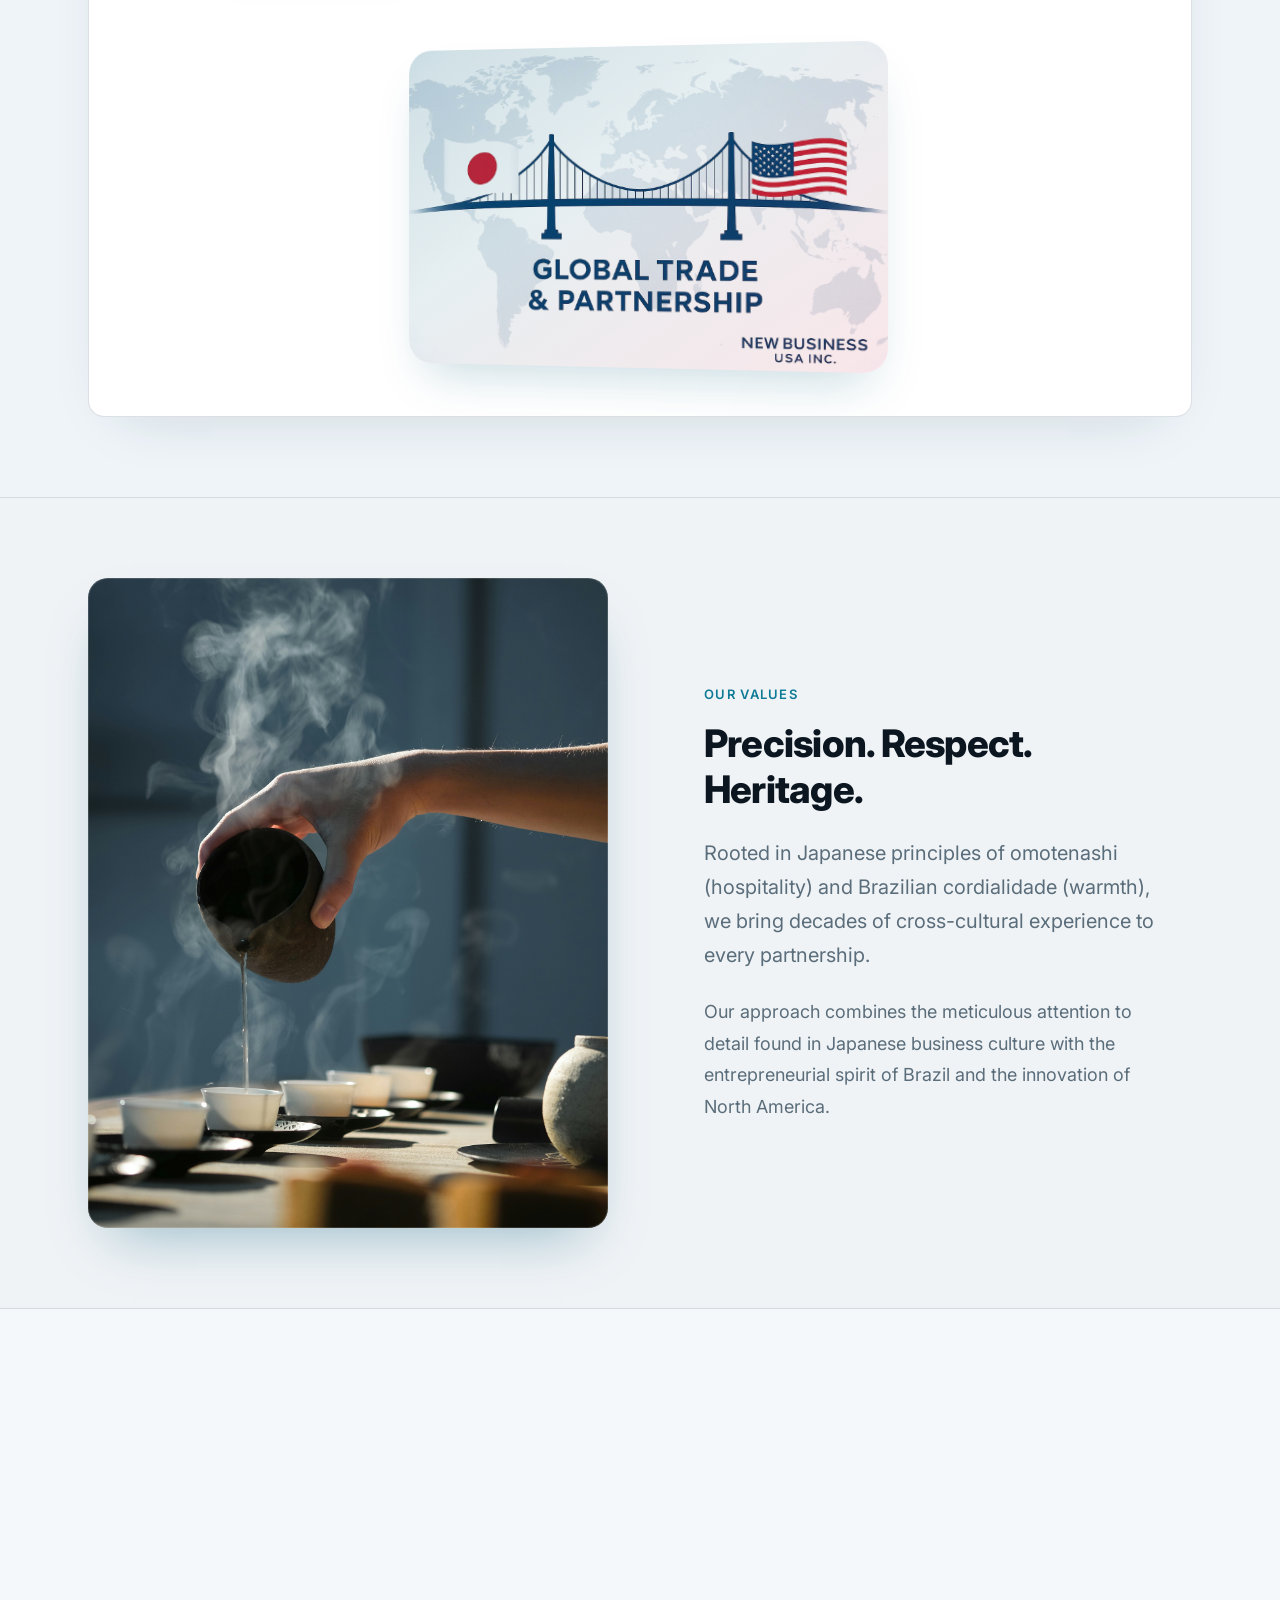
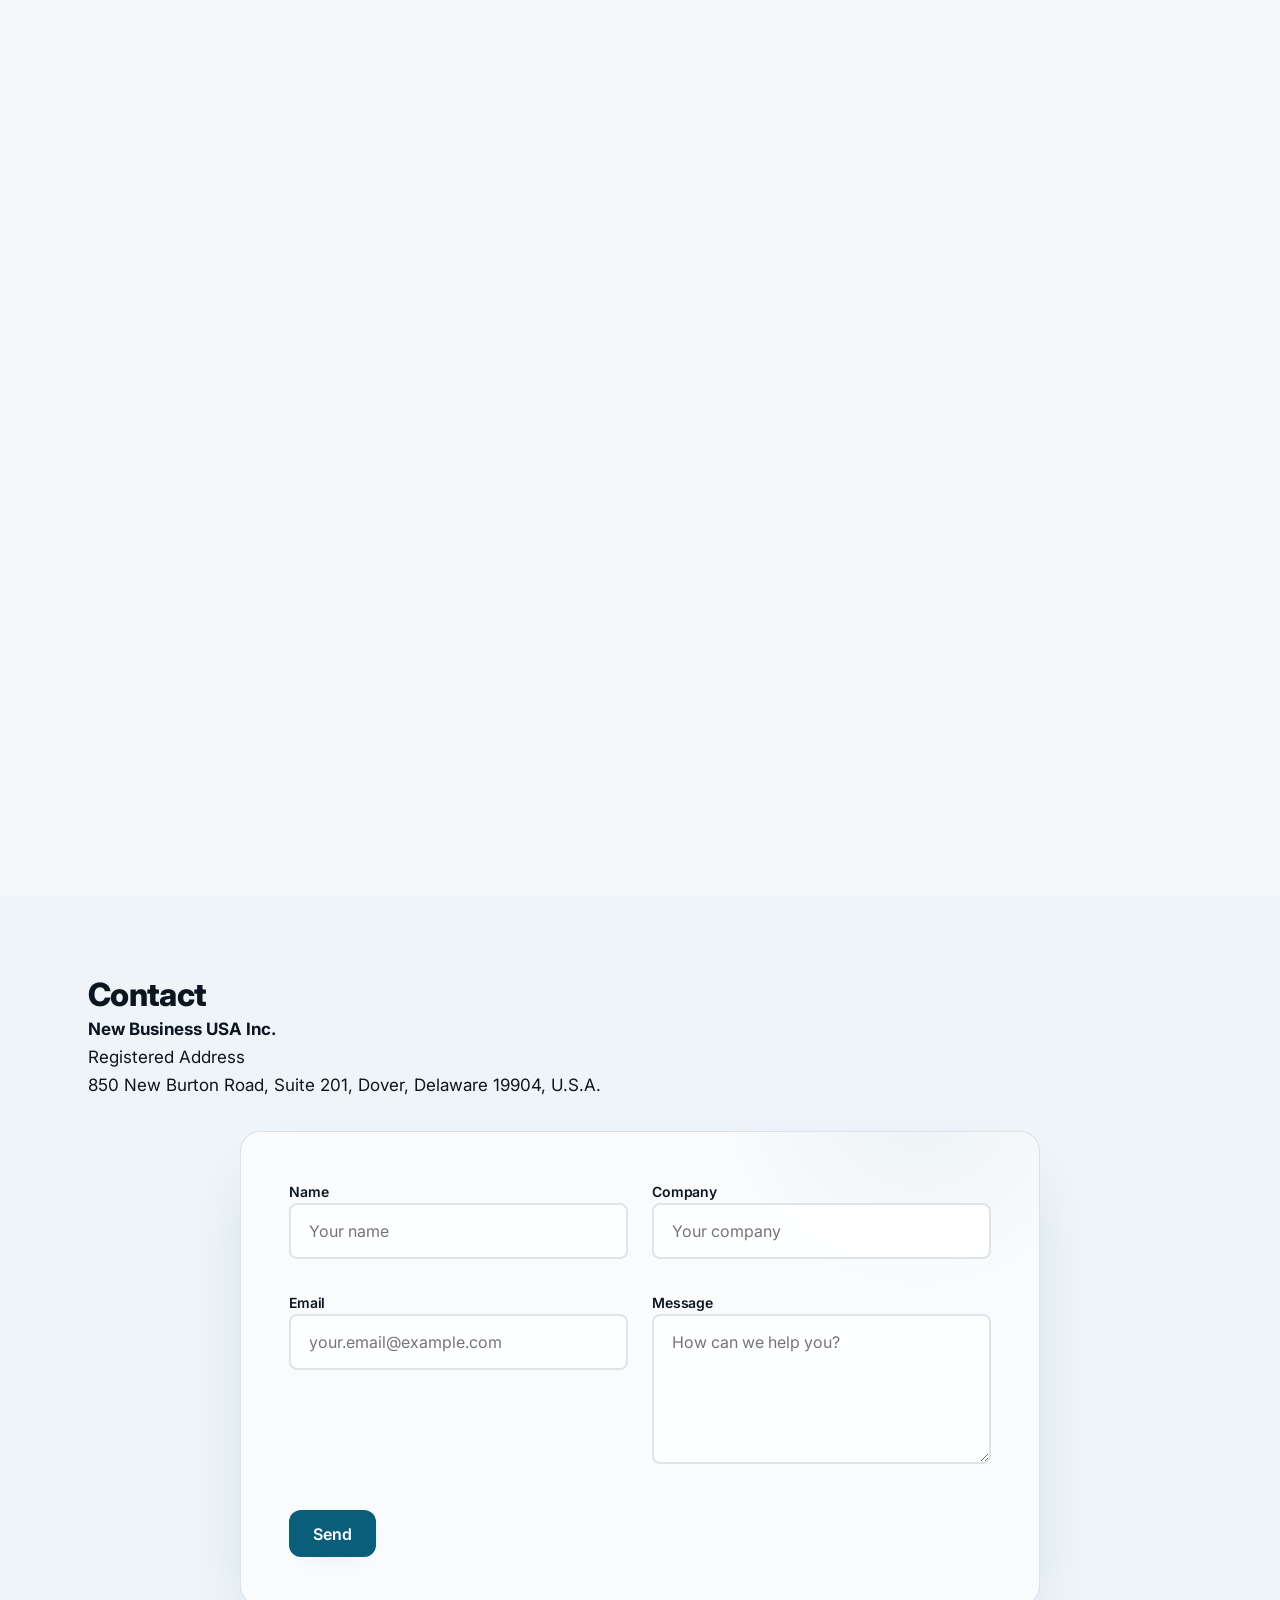
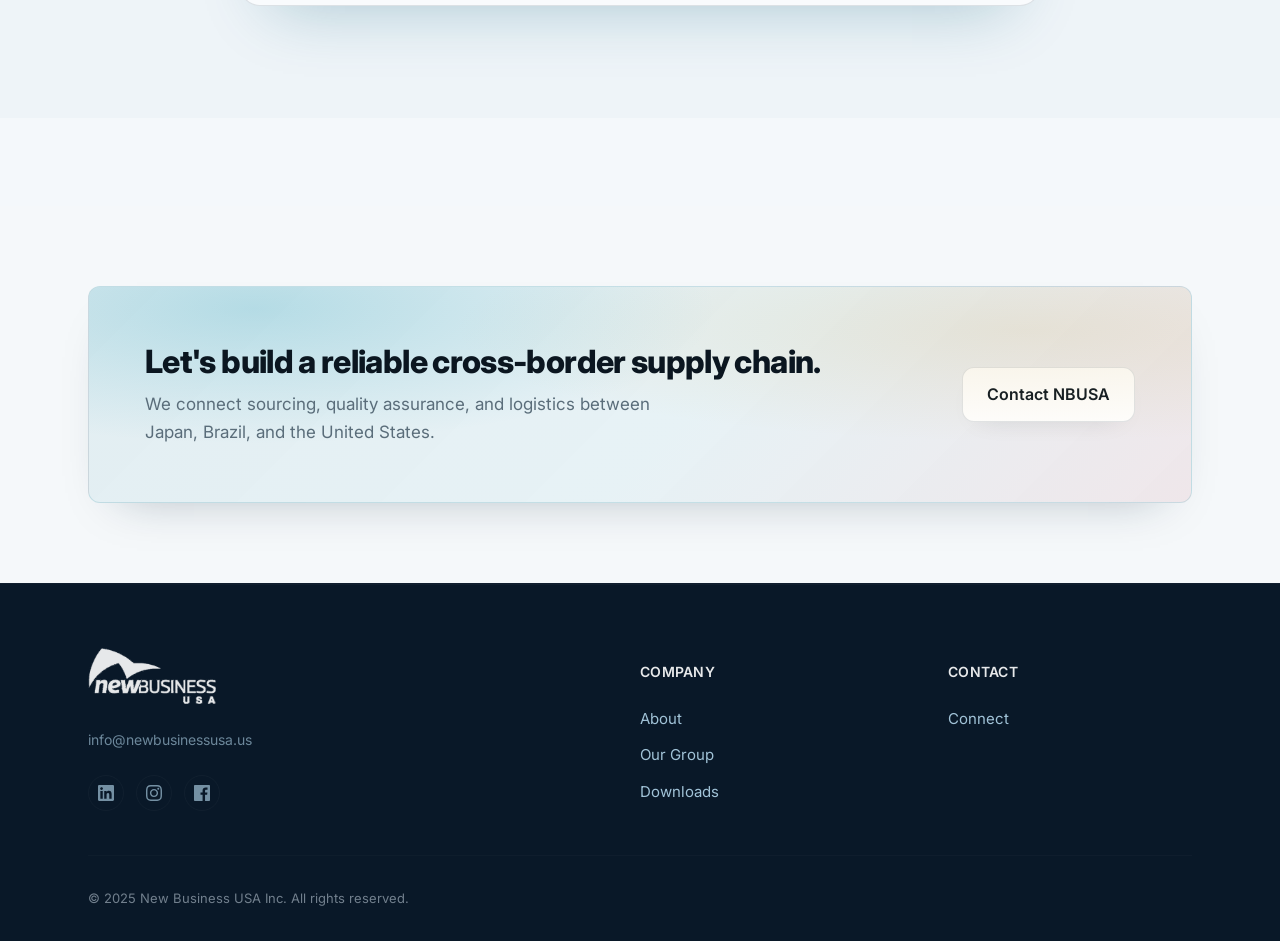
==== commit db092d8c: "Add disclaimers and address label" ====
--- a/index.html
+++ b/index.html
@@ -468,6 +468,9 @@
             Logistics Director, São Paulo Partner
           </figcaption>
         </figure>
+        <p class="muted testimonial-disclaimer" data-i18n="testimonial_disclaimer">
+          Client feedback shown is representative of individual project experiences.
+        </p>
 
         <blockquote class="mission">
           <p data-i18n="mission_quote">
@@ -844,6 +847,10 @@
           <div class="stat-label" data-i18n="stat_delivery">On-Time Delivery Performance</div>
         </div>
       </div>
+      <p class="muted stats-disclaimer" data-i18n="metrics_disclaimer">
+        Selected projects have achieved measurable efficiency gains through coordinated trade
+        execution and partner-supported operations.
+      </p>
     </section>
     <!-- Accent stripe inspired by Leprino header band -->
     <div class="hero-stripe" aria-hidden="true"></div>
@@ -1110,7 +1117,10 @@
       <div class="container">
         <h2 data-i18n="contact_title">Contact</h2>
         <p class="contact-info">
-          <strong>New Business USA Inc.</strong><br /><span data-i18n="contact_address"
+          <strong>New Business USA Inc.</strong><br />
+          <span class="contact-address-label" data-i18n="contact_address_label"
+            >Registered Address</span
+          ><br /><span data-i18n="contact_address"
             >850 New Burton Road, Suite 201, Dover, Delaware 19904, U.S.A.</span
           >
         </p>
@@ -1330,6 +1340,8 @@
           stat_operating_markets: 'International Operating Markets',
           stat_skus: 'SKUs Under Management',
           stat_delivery: 'On-Time Delivery Performance',
+          metrics_disclaimer:
+            'Selected projects have achieved measurable efficiency gains through coordinated trade execution and partner-supported operations.',
           about_kicker: 'Who We Are',
           about_title: 'Our Story',
           about_lead:
@@ -1345,6 +1357,8 @@
           about_quote:
             '"NBUSA gives us confidence that every shipment will land on time across three continents."',
           about_quote_attr: 'Logistics Director, São Paulo Partner',
+          testimonial_disclaimer:
+            'Client feedback shown is representative of individual project experiences.',
           timeline_origins_title: 'Origins',
           timeline_origins_body:
             'Three Brazilian immigrants met in Japan in 1998, young, ambitious, and driven by the same dream: to create opportunity where few believed it was possible. What began as friendship soon became a shared journey of learning, success, rivalry, and resilience.',
@@ -1441,6 +1455,7 @@
           group_activity_brazil_5: 'Purchase and sale of company-owned real estate',
           group_activity_brazil_6: 'Specialty and general food retail operations',
           contact_title: 'Contact',
+          contact_address_label: 'Registered Address',
           contact_address: '850 New Burton Road, Suite 201, Dover, Delaware 19904, U.S.A.',
           send: 'Send',
           form_name_label: 'Name',
@@ -1530,6 +1545,9 @@
           stat_operating_markets: '事業展開国数',
           stat_skus: '管理SKU数',
           stat_delivery: '納期遵守率',
+          // TODO: Translate new disclaimers and labels (JA).
+          metrics_disclaimer:
+            'Selected projects have achieved measurable efficiency gains through coordinated trade execution and partner-supported operations.',
           about_kicker: '企業情報',
           about_title: '会社概要',
           // TODO: Translate updated Our Story copy (JA).
@@ -1546,6 +1564,8 @@
           about_quote:
             '「NBUSAのおかげで、三大陸のどの港でも出荷が予定通りに到着すると確信できます。」',
           about_quote_attr: 'サンパウロ・パートナー 物流責任者',
+          testimonial_disclaimer:
+            'Client feedback shown is representative of individual project experiences.',
           timeline_origins_title: '創業期',
           timeline_origins_body:
             '1998年、日本で出会った3人のブラジル人は、可能性が少ないとされた場所に機会を創りたいという共通の夢を抱いていました。友情はやがて学びと成功、競争と粘り強さを共有する旅へと発展しました。',
@@ -1639,6 +1659,7 @@
           group_activity_brazil_5: '自社保有不動産の売買',
           group_activity_brazil_6: '専門食材および一般食品の小売運営',
           contact_title: 'お問い合わせ',
+          contact_address_label: 'Registered Address',
           contact_address: '850 New Burton Road, Suite 201, Dover, Delaware 19904, U.S.A.',
           send: '送信',
           form_name_label: '氏名',
@@ -1727,6 +1748,9 @@
           stat_operating_markets: 'Mercados operacionais internacionais',
           stat_skus: 'SKUs sob gestão',
           stat_delivery: 'Desempenho de entregas pontuais',
+          // TODO: Translate new disclaimers and labels (PT-BR).
+          metrics_disclaimer:
+            'Selected projects have achieved measurable efficiency gains through coordinated trade execution and partner-supported operations.',
           about_kicker: 'Quem somos',
           about_title: 'Sobre nós',
           // TODO: Translate updated Our Story copy (PT-BR).
@@ -1743,6 +1767,8 @@
           about_quote:
             '"A NBUSA nos dá confiança de que cada envio chegará no prazo nos três continentes."',
           about_quote_attr: 'Diretor de Logística, Parceiro em São Paulo',
+          testimonial_disclaimer:
+            'Client feedback shown is representative of individual project experiences.',
           timeline_origins_title: 'Origens',
           timeline_origins_body:
             'Três imigrantes brasileiros se encontraram no Japão em 1998, jovens, ambiciosos e movidos pelo mesmo sonho: criar oportunidades onde poucos acreditavam ser possível. A amizade logo se transformou em uma jornada compartilhada de aprendizado, sucesso, rivalidade e resiliência.',
@@ -1839,6 +1865,7 @@
           group_activity_brazil_5: 'Compra e venda de imóveis próprios',
           group_activity_brazil_6: 'Operações de varejo de alimentos especializados e gerais',
           contact_title: 'Contato',
+          contact_address_label: 'Registered Address',
           contact_address: '850 New Burton Road, Suite 201, Dover, Delaware 19904, EUA.',
           send: 'Enviar',
           form_name_label: 'Nome',
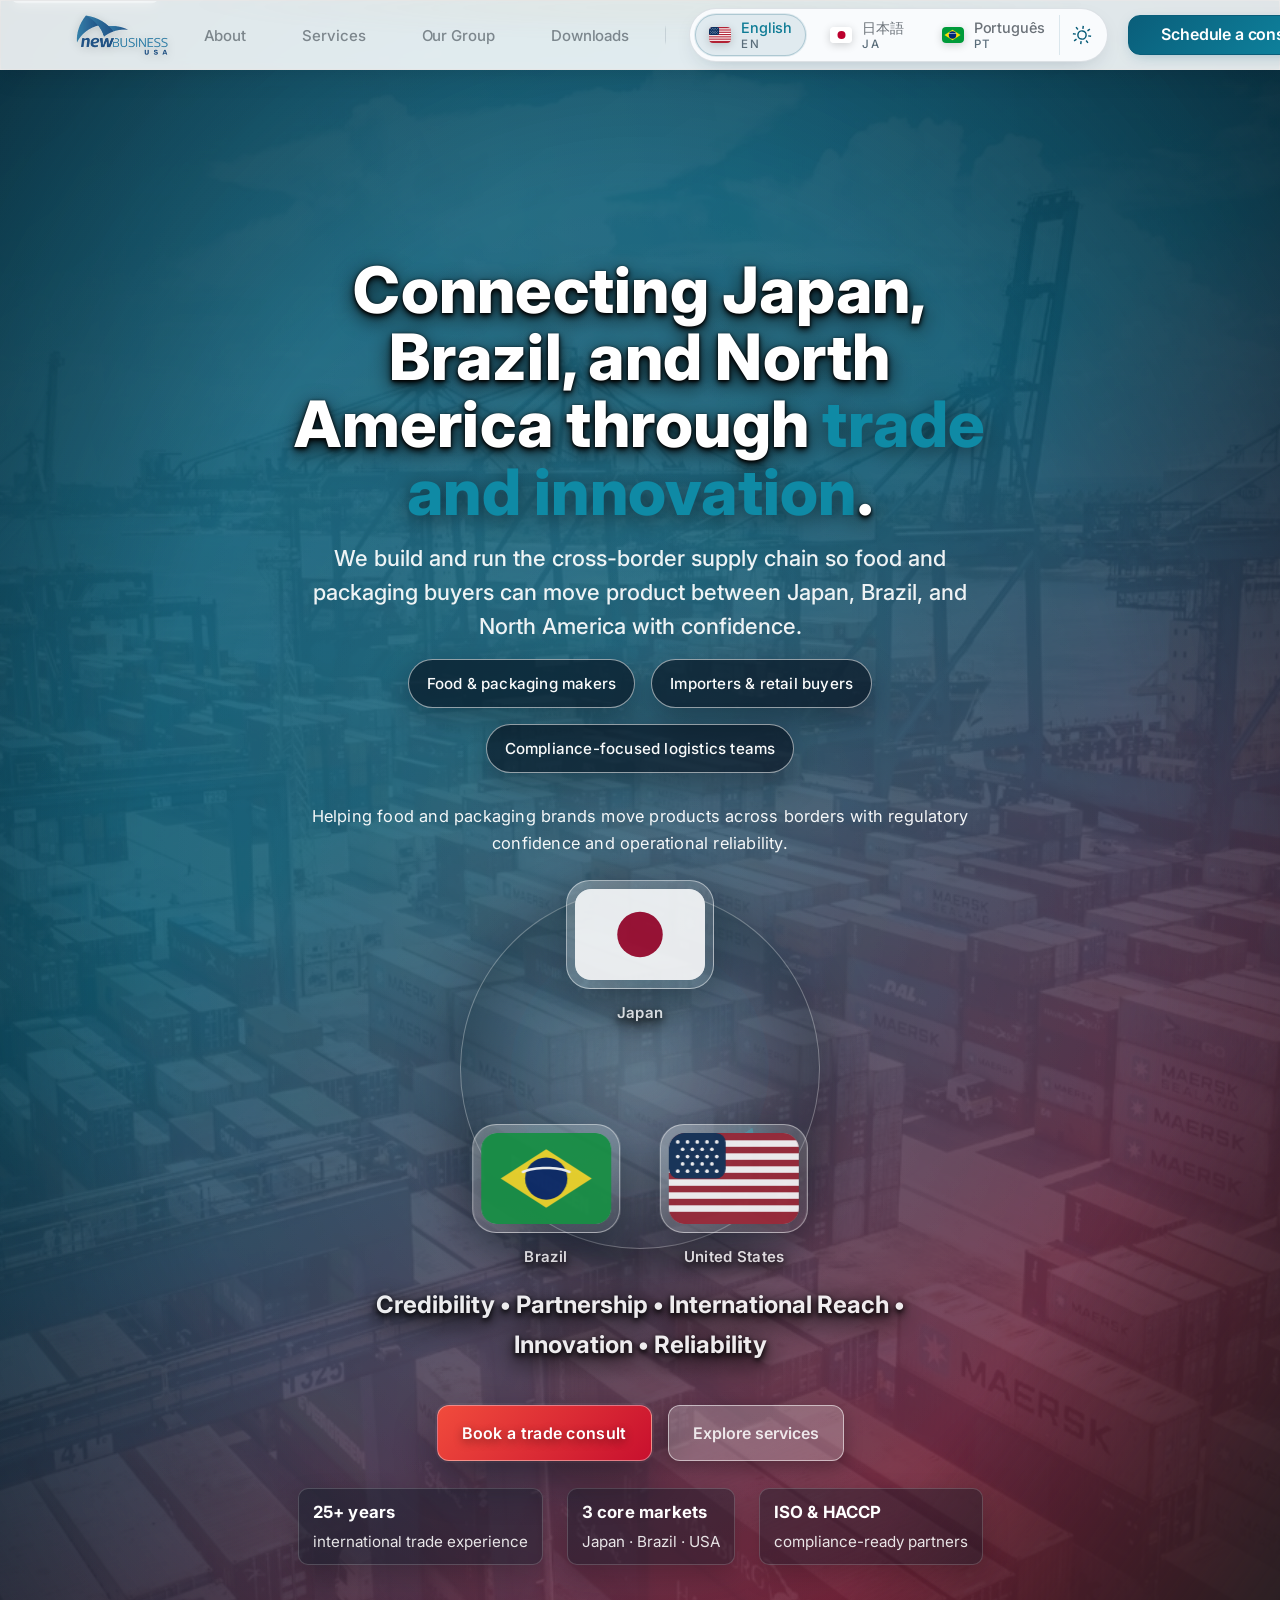
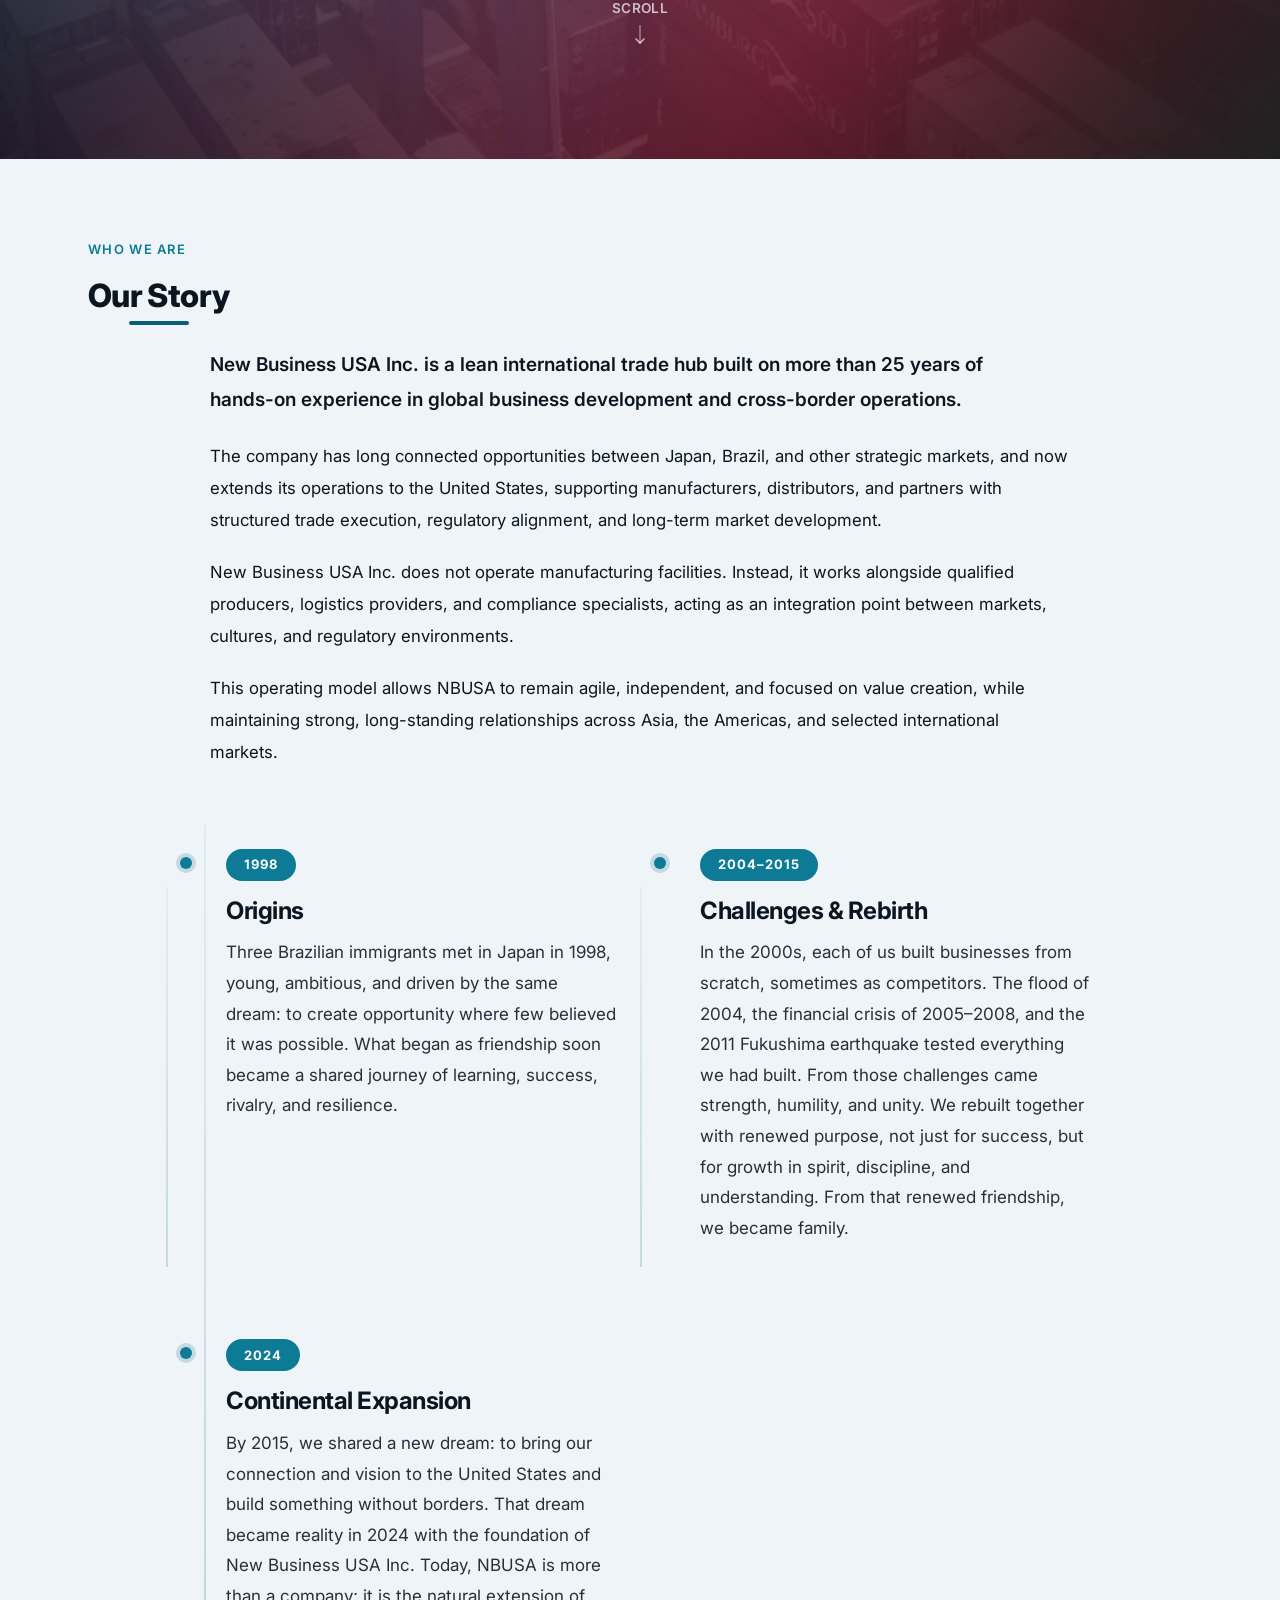
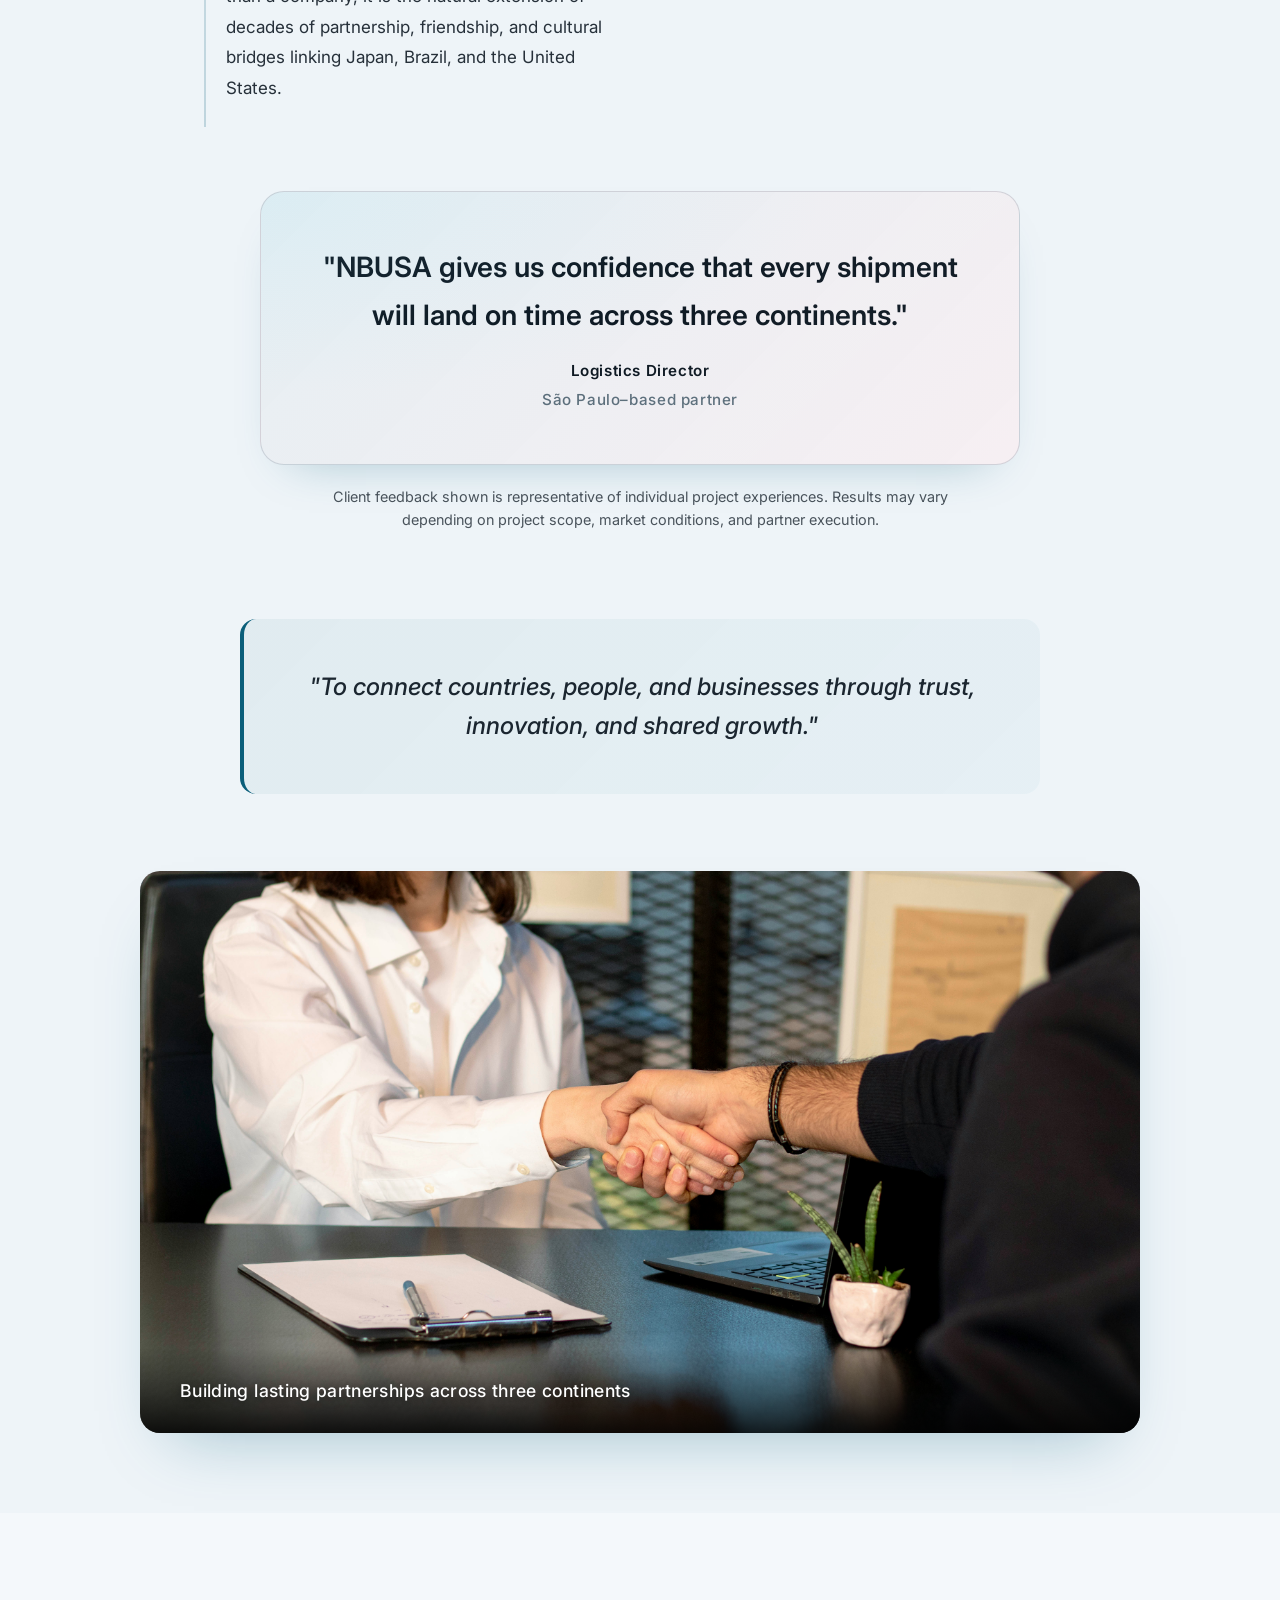
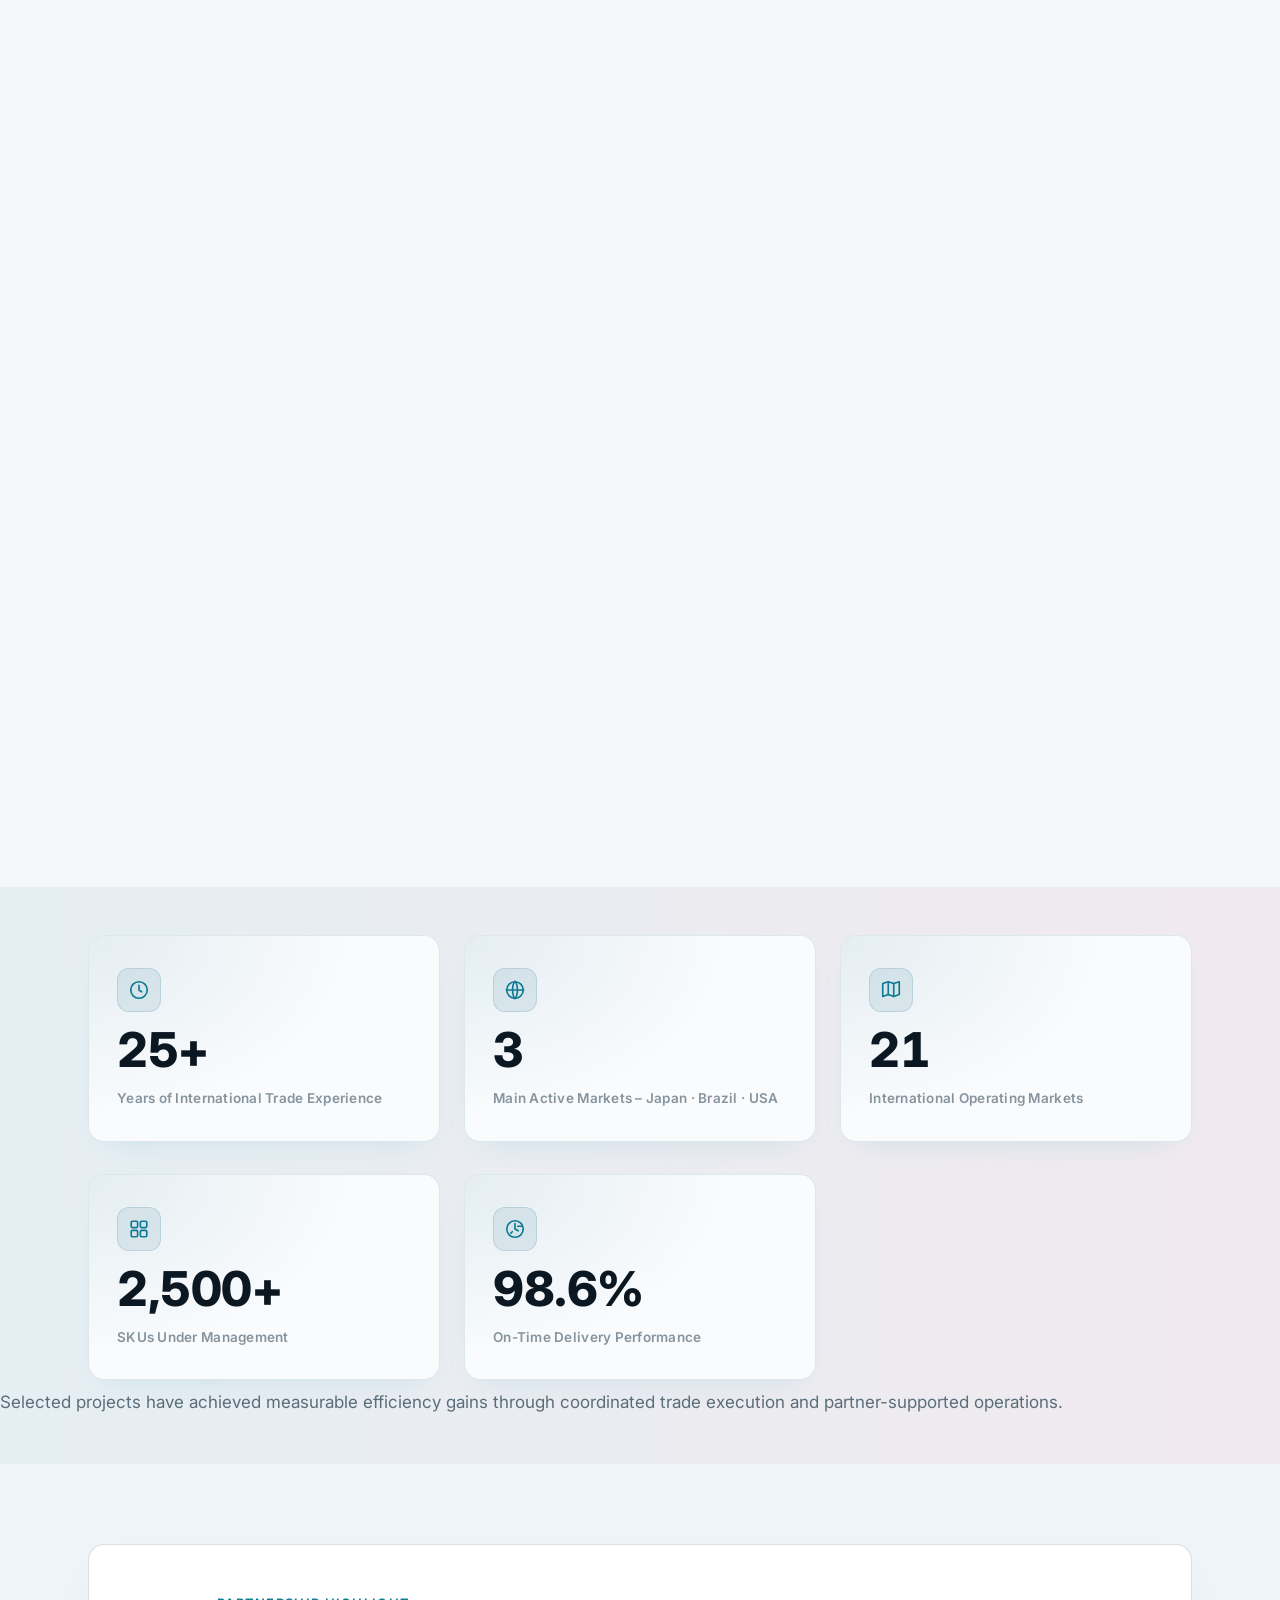
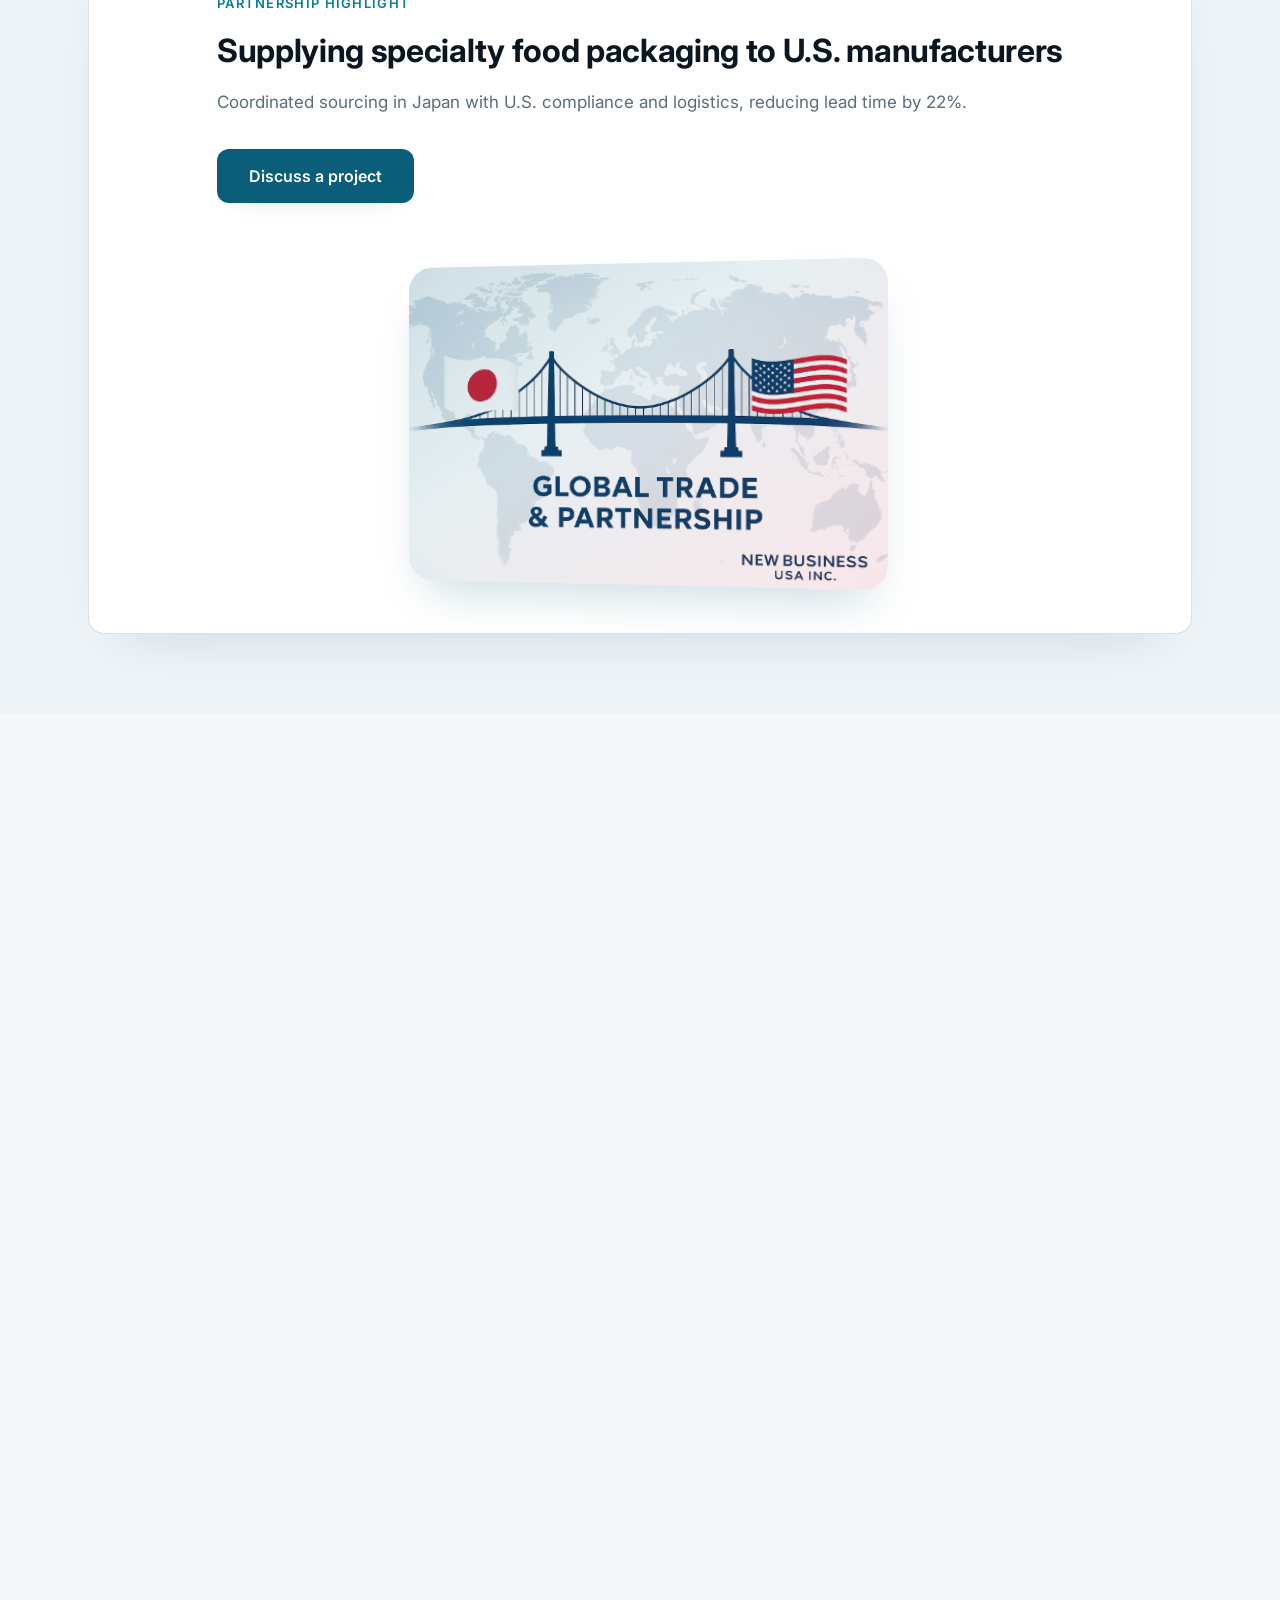
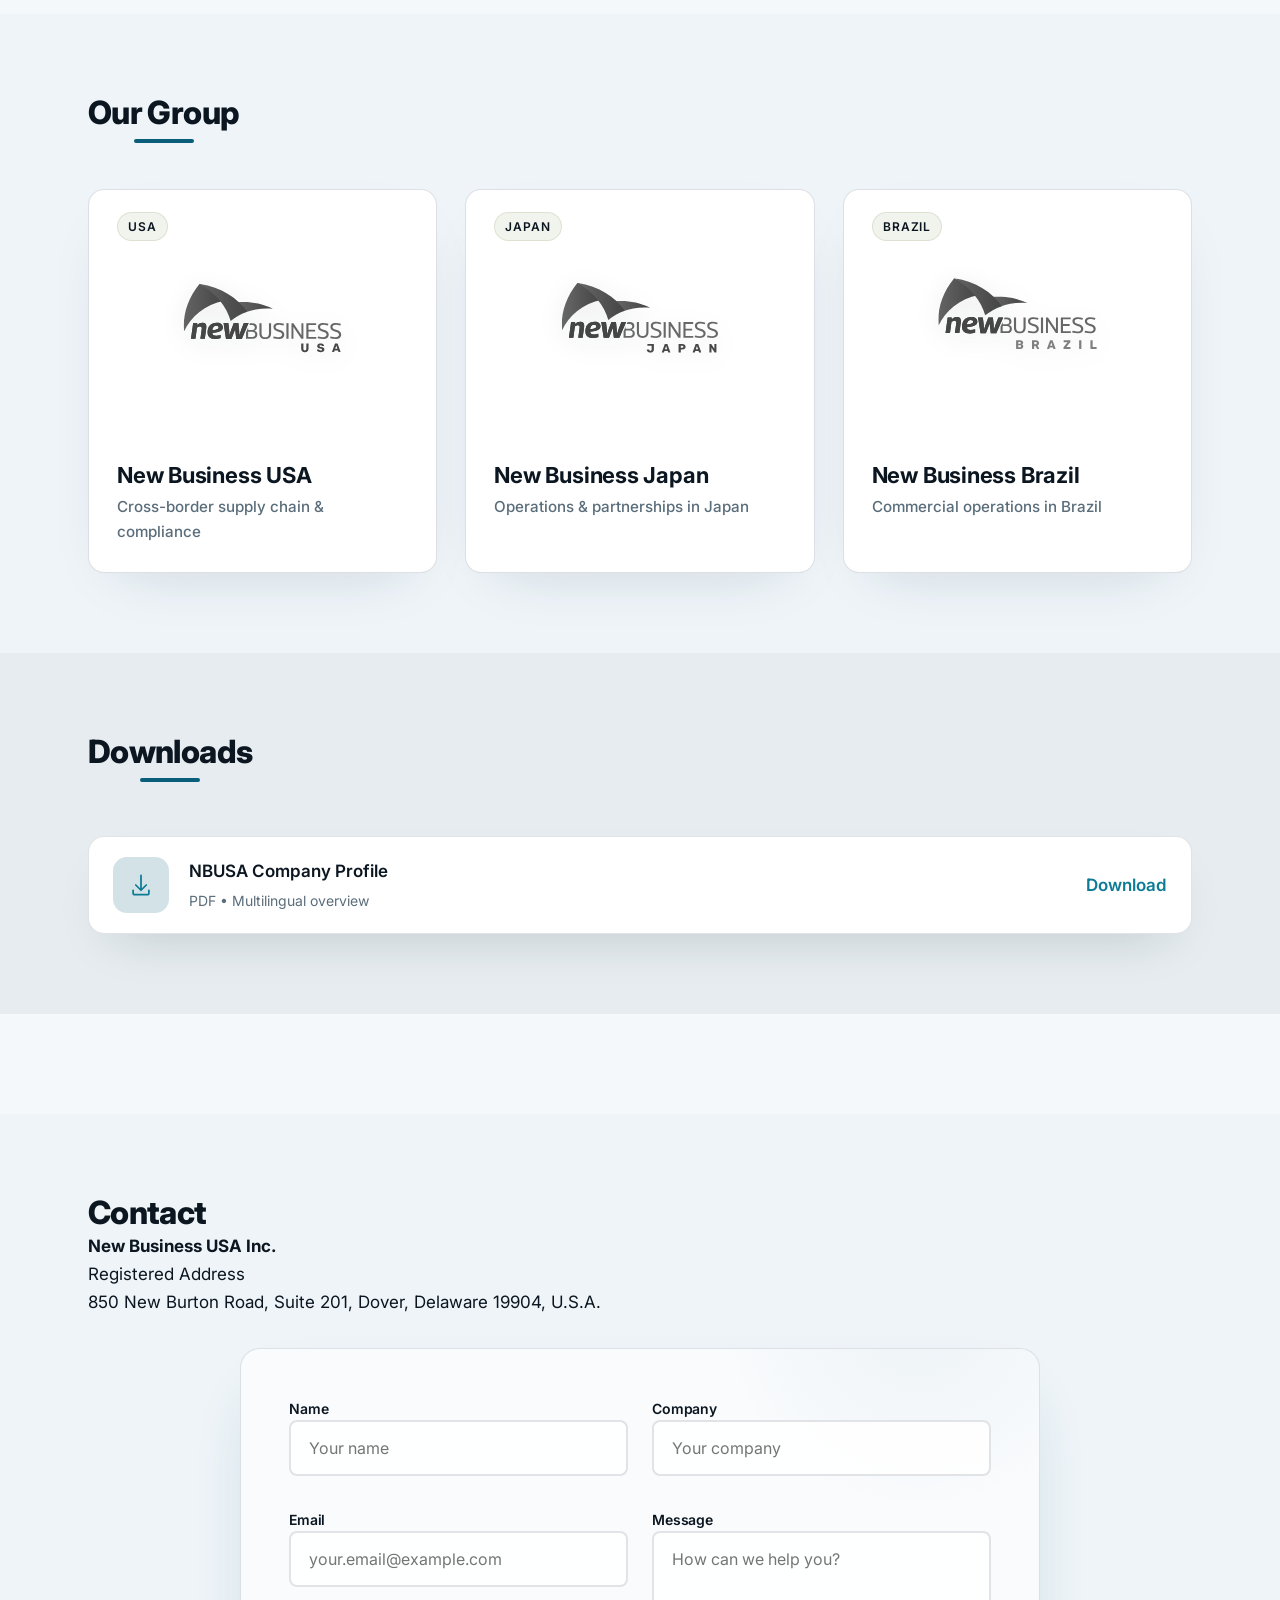
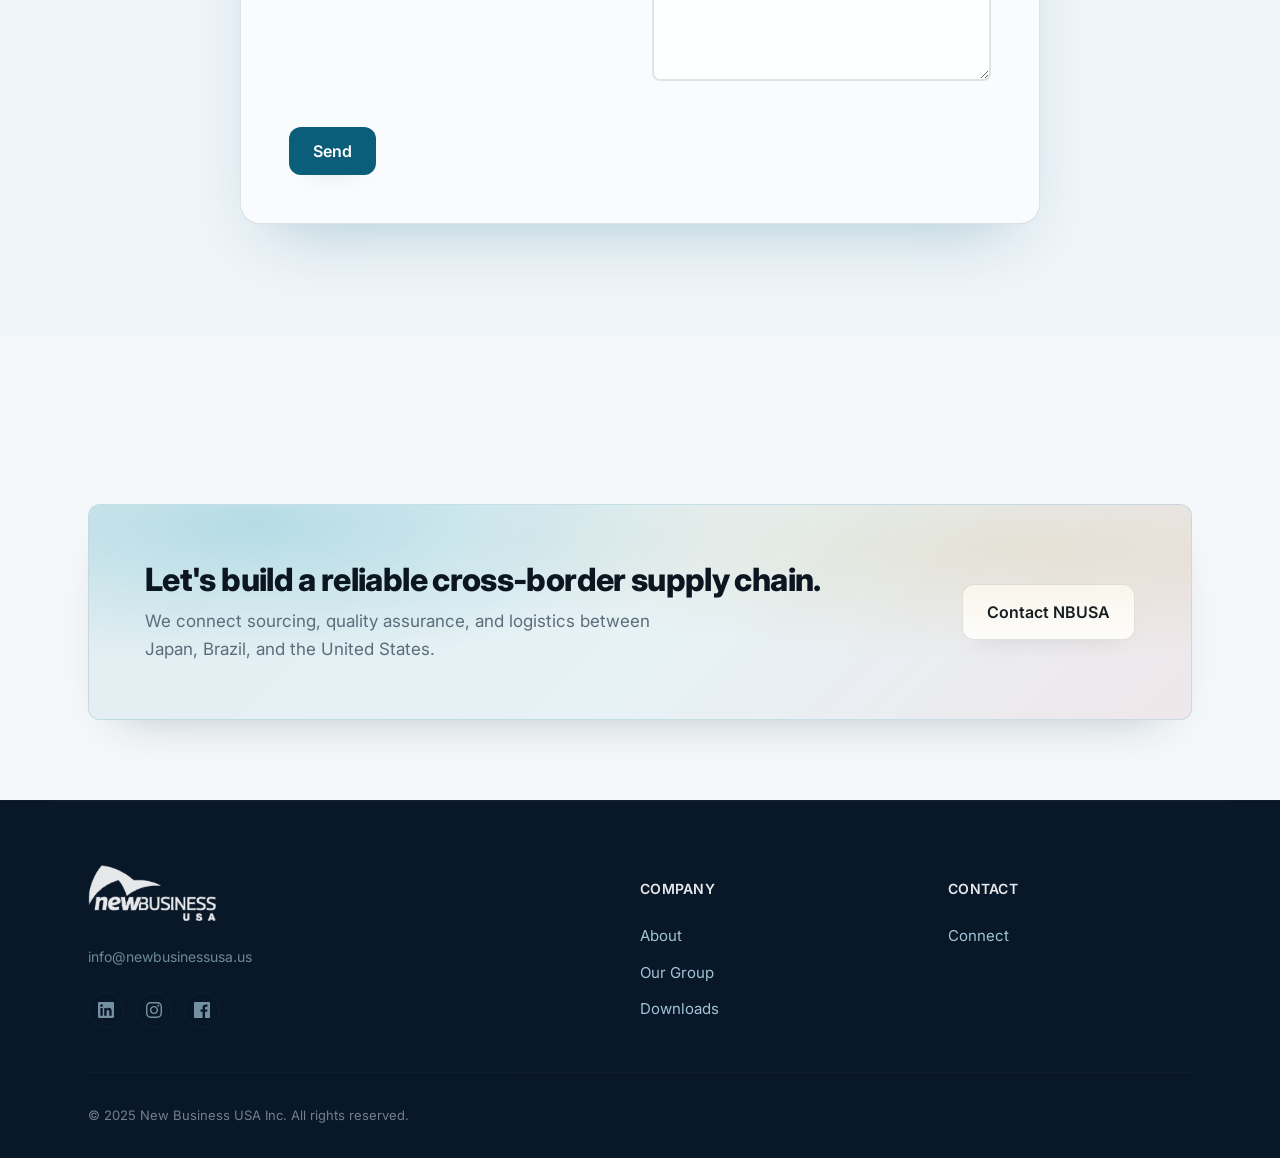
==== commit c8443ca8: "Polish Our Story section formatting" ====
--- a/index.html
+++ b/index.html
@@ -397,28 +397,29 @@
           <span class="kicker" data-i18n="about_kicker">Who We Are</span>
           <h2 data-i18n="about_title">Our Story</h2>
           <div class="about-story-copy">
-            <p class="lead" data-i18n="about_blurb">
-              New Business USA Inc. was established as a lean international trade hub, built on
-              more than 25 years of hands-on experience in global business development, sourcing,
-              and cross-border operations.
+            <p class="lead story-positioning" data-i18n="about_blurb">
+              New Business USA Inc. is a lean international trade hub built on more than 25 years
+              of hands-on experience in global business development and cross-border operations.
             </p>
-            <p data-i18n="about_story_para2">
-              The company has long connected opportunities between Japan, Brazil, and other
-              strategic markets, and now extends its operations to the United States, supporting
-              manufacturers, distributors, and partners with structured trade execution, regulatory
-              alignment, and long-term market development.
-            </p>
-            <p data-i18n="about_story_para3">
-              New Business USA Inc. does not operate manufacturing facilities. Instead, it works
-              alongside qualified producers, logistics providers, and compliance specialists,
-              acting as an integration point between markets, cultures, and regulatory
-              environments.
-            </p>
-            <p data-i18n="about_story_para4">
-              This operating model allows NBUSA to remain agile, independent, and focused on value
-              creation, while maintaining strong, long-standing relationships across Asia, the
-              Americas, and selected international markets.
-            </p>
+            <div class="story-body">
+              <p data-i18n="about_story_para2">
+                The company has long connected opportunities between Japan, Brazil, and other
+                strategic markets, and now extends its operations to the United States, supporting
+                manufacturers, distributors, and partners with structured trade execution,
+                regulatory alignment, and long-term market development.
+              </p>
+              <p data-i18n="about_story_para3">
+                New Business USA Inc. does not operate manufacturing facilities. Instead, it works
+                alongside qualified producers, logistics providers, and compliance specialists,
+                acting as an integration point between markets, cultures, and regulatory
+                environments.
+              </p>
+              <p data-i18n="about_story_para4">
+                This operating model allows NBUSA to remain agile, independent, and focused on
+                value creation, while maintaining strong, long-standing relationships across Asia,
+                the Americas, and selected international markets.
+              </p>
+            </div>
           </div>
         </div>
 
@@ -459,18 +460,24 @@
           </div>
         </div>
 
-        <figure class="pull-quote reveal">
-          <blockquote data-i18n="about_quote">
-            "NBUSA gives us confidence that every shipment will land on time across three
-            continents."
-          </blockquote>
-          <figcaption data-i18n="about_quote_attr">
-            Logistics Director, São Paulo Partner
-          </figcaption>
-        </figure>
-        <p class="muted testimonial-disclaimer" data-i18n="testimonial_disclaimer">
-          Client feedback shown is representative of individual project experiences.
-        </p>
+        <div class="testimonial-block">
+          <figure class="pull-quote reveal">
+            <blockquote data-i18n="about_quote">
+              "NBUSA gives us confidence that every shipment will land on time across three
+              continents."
+            </blockquote>
+            <figcaption>
+              <span class="quote-role" data-i18n="about_quote_role">Logistics Director</span>
+              <span class="quote-location" data-i18n="about_quote_location"
+                >São Paulo–based partner</span
+              >
+            </figcaption>
+          </figure>
+          <p class="testimonial-disclaimer" data-i18n="testimonial_disclaimer">
+            Client feedback shown is representative of individual project experiences. Results may
+            vary depending on project scope, market conditions, and partner execution.
+          </p>
+        </div>
 
         <blockquote class="mission">
           <p data-i18n="mission_quote">
@@ -1347,7 +1354,7 @@
           about_lead:
             'New Business USA Inc. was established as a lean international trade hub, built on more than 25 years of hands-on experience in global business development, sourcing, and cross-border operations.',
           about_blurb:
-            'New Business USA Inc. was established as a lean international trade hub, built on more than 25 years of hands-on experience in global business development, sourcing, and cross-border operations.',
+            'New Business USA Inc. is a lean international trade hub built on more than 25 years of hands-on experience in global business development and cross-border operations.',
           about_story_para2:
             'The company has long connected opportunities between Japan, Brazil, and other strategic markets, and now extends its operations to the United States, supporting manufacturers, distributors, and partners with structured trade execution, regulatory alignment, and long-term market development.',
           about_story_para3:
@@ -1356,9 +1363,10 @@
             'This operating model allows NBUSA to remain agile, independent, and focused on value creation, while maintaining strong, long-standing relationships across Asia, the Americas, and selected international markets.',
           about_quote:
             '"NBUSA gives us confidence that every shipment will land on time across three continents."',
-          about_quote_attr: 'Logistics Director, São Paulo Partner',
+          about_quote_role: 'Logistics Director',
+          about_quote_location: 'São Paulo–based partner',
           testimonial_disclaimer:
-            'Client feedback shown is representative of individual project experiences.',
+            'Client feedback shown is representative of individual project experiences. Results may vary depending on project scope, market conditions, and partner execution.',
           timeline_origins_title: 'Origins',
           timeline_origins_body:
             'Three Brazilian immigrants met in Japan in 1998, young, ambitious, and driven by the same dream: to create opportunity where few believed it was possible. What began as friendship soon became a shared journey of learning, success, rivalry, and resilience.',
@@ -1554,7 +1562,7 @@
           about_lead:
             'New Business USA Inc. was established as a lean international trade hub, built on more than 25 years of hands-on experience in global business development, sourcing, and cross-border operations.',
           about_blurb:
-            'New Business USA Inc. was established as a lean international trade hub, built on more than 25 years of hands-on experience in global business development, sourcing, and cross-border operations.',
+            'New Business USA Inc. is a lean international trade hub built on more than 25 years of hands-on experience in global business development and cross-border operations.',
           about_story_para2:
             'The company has long connected opportunities between Japan, Brazil, and other strategic markets, and now extends its operations to the United States, supporting manufacturers, distributors, and partners with structured trade execution, regulatory alignment, and long-term market development.',
           about_story_para3:
@@ -1563,9 +1571,11 @@
             'This operating model allows NBUSA to remain agile, independent, and focused on value creation, while maintaining strong, long-standing relationships across Asia, the Americas, and selected international markets.',
           about_quote:
             '「NBUSAのおかげで、三大陸のどの港でも出荷が予定通りに到着すると確信できます。」',
-          about_quote_attr: 'サンパウロ・パートナー 物流責任者',
+          // TODO: Translate testimonial role/location (JA).
+          about_quote_role: 'Logistics Director',
+          about_quote_location: 'São Paulo–based partner',
           testimonial_disclaimer:
-            'Client feedback shown is representative of individual project experiences.',
+            'Client feedback shown is representative of individual project experiences. Results may vary depending on project scope, market conditions, and partner execution.',
           timeline_origins_title: '創業期',
           timeline_origins_body:
             '1998年、日本で出会った3人のブラジル人は、可能性が少ないとされた場所に機会を創りたいという共通の夢を抱いていました。友情はやがて学びと成功、競争と粘り強さを共有する旅へと発展しました。',
@@ -1757,7 +1767,7 @@
           about_lead:
             'New Business USA Inc. was established as a lean international trade hub, built on more than 25 years of hands-on experience in global business development, sourcing, and cross-border operations.',
           about_blurb:
-            'New Business USA Inc. was established as a lean international trade hub, built on more than 25 years of hands-on experience in global business development, sourcing, and cross-border operations.',
+            'New Business USA Inc. is a lean international trade hub built on more than 25 years of hands-on experience in global business development and cross-border operations.',
           about_story_para2:
             'The company has long connected opportunities between Japan, Brazil, and other strategic markets, and now extends its operations to the United States, supporting manufacturers, distributors, and partners with structured trade execution, regulatory alignment, and long-term market development.',
           about_story_para3:
@@ -1766,9 +1776,11 @@
             'This operating model allows NBUSA to remain agile, independent, and focused on value creation, while maintaining strong, long-standing relationships across Asia, the Americas, and selected international markets.',
           about_quote:
             '"A NBUSA nos dá confiança de que cada envio chegará no prazo nos três continentes."',
-          about_quote_attr: 'Diretor de Logística, Parceiro em São Paulo',
+          // TODO: Translate testimonial role/location (PT-BR).
+          about_quote_role: 'Logistics Director',
+          about_quote_location: 'São Paulo–based partner',
           testimonial_disclaimer:
-            'Client feedback shown is representative of individual project experiences.',
+            'Client feedback shown is representative of individual project experiences. Results may vary depending on project scope, market conditions, and partner execution.',
           timeline_origins_title: 'Origens',
           timeline_origins_body:
             'Três imigrantes brasileiros se encontraram no Japão em 1998, jovens, ambiciosos e movidos pelo mesmo sonho: criar oportunidades onde poucos acreditavam ser possível. A amizade logo se transformou em uma jornada compartilhada de aprendizado, sucesso, rivalidade e resiliência.',
--- a/styles.css
+++ b/styles.css
@@ -493,6 +493,29 @@
   max-width: 65ch;
 }
 
+.about-story-copy {
+  max-width: 860px;
+  margin: 0 auto clamp(2rem, 5vw, 3.5rem);
+}
+
+.about-story-copy .story-positioning {
+  color: var(--text);
+  font-weight: 600;
+  line-height: 1.85;
+  margin-bottom: clamp(1rem, 3vw, 1.5rem);
+}
+
+.about-story-copy .story-body p {
+  margin-bottom: 1.25rem;
+  line-height: 1.9;
+  font-size: 1.05rem;
+  color: var(--text);
+}
+
+.about-story-copy .story-body p:last-child {
+  margin-bottom: 0;
+}
+
 .kicker {
   color: var(--accent-strong);
   font-weight: 600;
@@ -3068,30 +3091,34 @@
 }
 
 .timeline-year {
-  display: inline-block;
-  font-size: 14px;
+  display: inline-flex;
+  align-items: center;
+  font-size: 13px;
   font-weight: 700;
-  letter-spacing: 0.05em;
+  letter-spacing: 0.08em;
   text-transform: uppercase;
   color: #ffffff;
   background: var(--accent-strong);
-  padding: 6px 16px;
+  padding: 6px 18px;
   border-radius: 20px;
   margin-bottom: 16px;
+  line-height: 1;
+  min-height: 32px;
 }
 
 .timeline-item h3 {
   font-size: 24px;
-  font-weight: 600;
+  font-weight: 700;
   color: var(--text);
   margin: 0 0 12px;
 }
 
 .timeline-item p {
   font-size: 17px;
-  line-height: 1.75;
+  line-height: 1.8;
   max-width: 70ch;
-  color: var(--muted);
+  color: var(--text);
+  opacity: 0.88;
   margin: 0;
 }
 
@@ -3152,26 +3179,60 @@
   box-shadow: 0 24px 50px -28px rgba(3, 12, 18, 0.75);
 }
 
+.testimonial-block {
+  max-width: 820px;
+  margin: clamp(2.5rem, 6vw, 4rem) auto;
+  text-align: center;
+}
+
+.testimonial-block .pull-quote {
+  margin: 0 auto 1.25rem;
+}
+
 .pull-quote blockquote {
   margin: 0;
-  font-size: clamp(1.25rem, 2.5vw, 1.6rem);
-  line-height: 1.65;
-  font-weight: 500;
+  font-size: clamp(1.35rem, 2.8vw, 1.75rem);
+  line-height: 1.7;
+  font-weight: 600;
   color: var(--text);
 }
 
 .pull-quote figcaption {
   margin-top: 18px;
-  font-size: 0.9rem;
-  letter-spacing: 0.08em;
-  text-transform: uppercase;
+  font-size: 0.95rem;
+  letter-spacing: 0.04em;
+  text-transform: none;
   color: var(--text-muted);
   font-weight: 600;
+  display: flex;
+  flex-direction: column;
+  gap: 4px;
+  text-align: center;
+}
+
+.quote-role {
+  color: var(--text);
+  font-weight: 600;
+}
+
+.quote-location {
+  color: var(--text-muted);
+  font-weight: 500;
+}
+
+.testimonial-disclaimer {
+  margin: 0 auto clamp(1rem, 3vw, 1.5rem);
+  font-size: 0.9rem;
+  color: var(--text);
+  opacity: 0.72;
+  line-height: 1.6;
+  max-width: 640px;
+  text-align: center;
 }
 
 /* Mission Statement */
 .mission {
-  margin: 64px auto 0;
+  margin: clamp(4rem, 8vw, 5.5rem) auto 0;
   max-width: 800px;
   padding: 48px;
   background: linear-gradient(135deg, rgba(10, 94, 122, 0.06), rgba(15, 138, 165, 0.04));
@@ -3181,7 +3242,7 @@
 }
 
 .mission p {
-  font-size: clamp(20px, 2.5vw, 28px);
+  font-size: clamp(18px, 2.2vw, 24px);
   line-height: 1.65;
   font-weight: 500;
   color: var(--text);
@@ -3189,6 +3250,7 @@
   margin: 0;
   text-align: center;
   font-style: italic;
+  opacity: 0.92;
 }
 
 /* About Image Section */
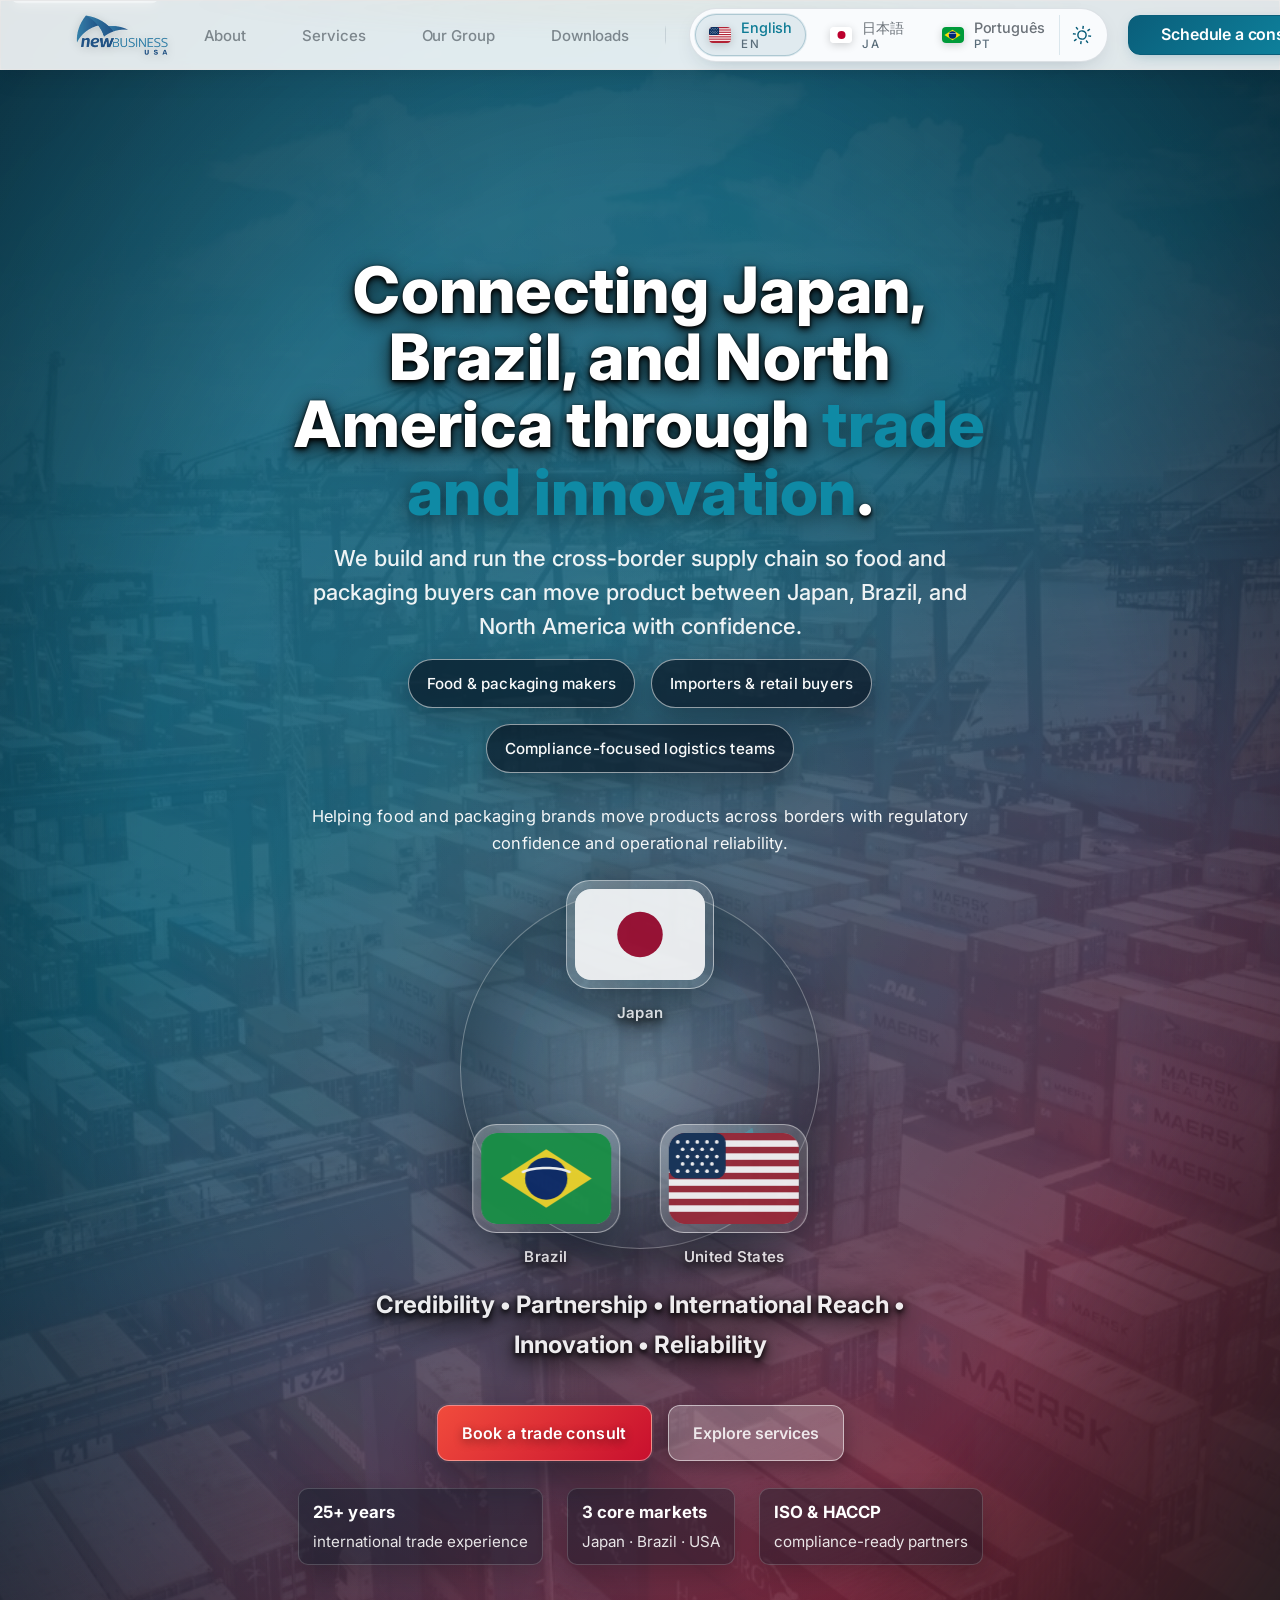
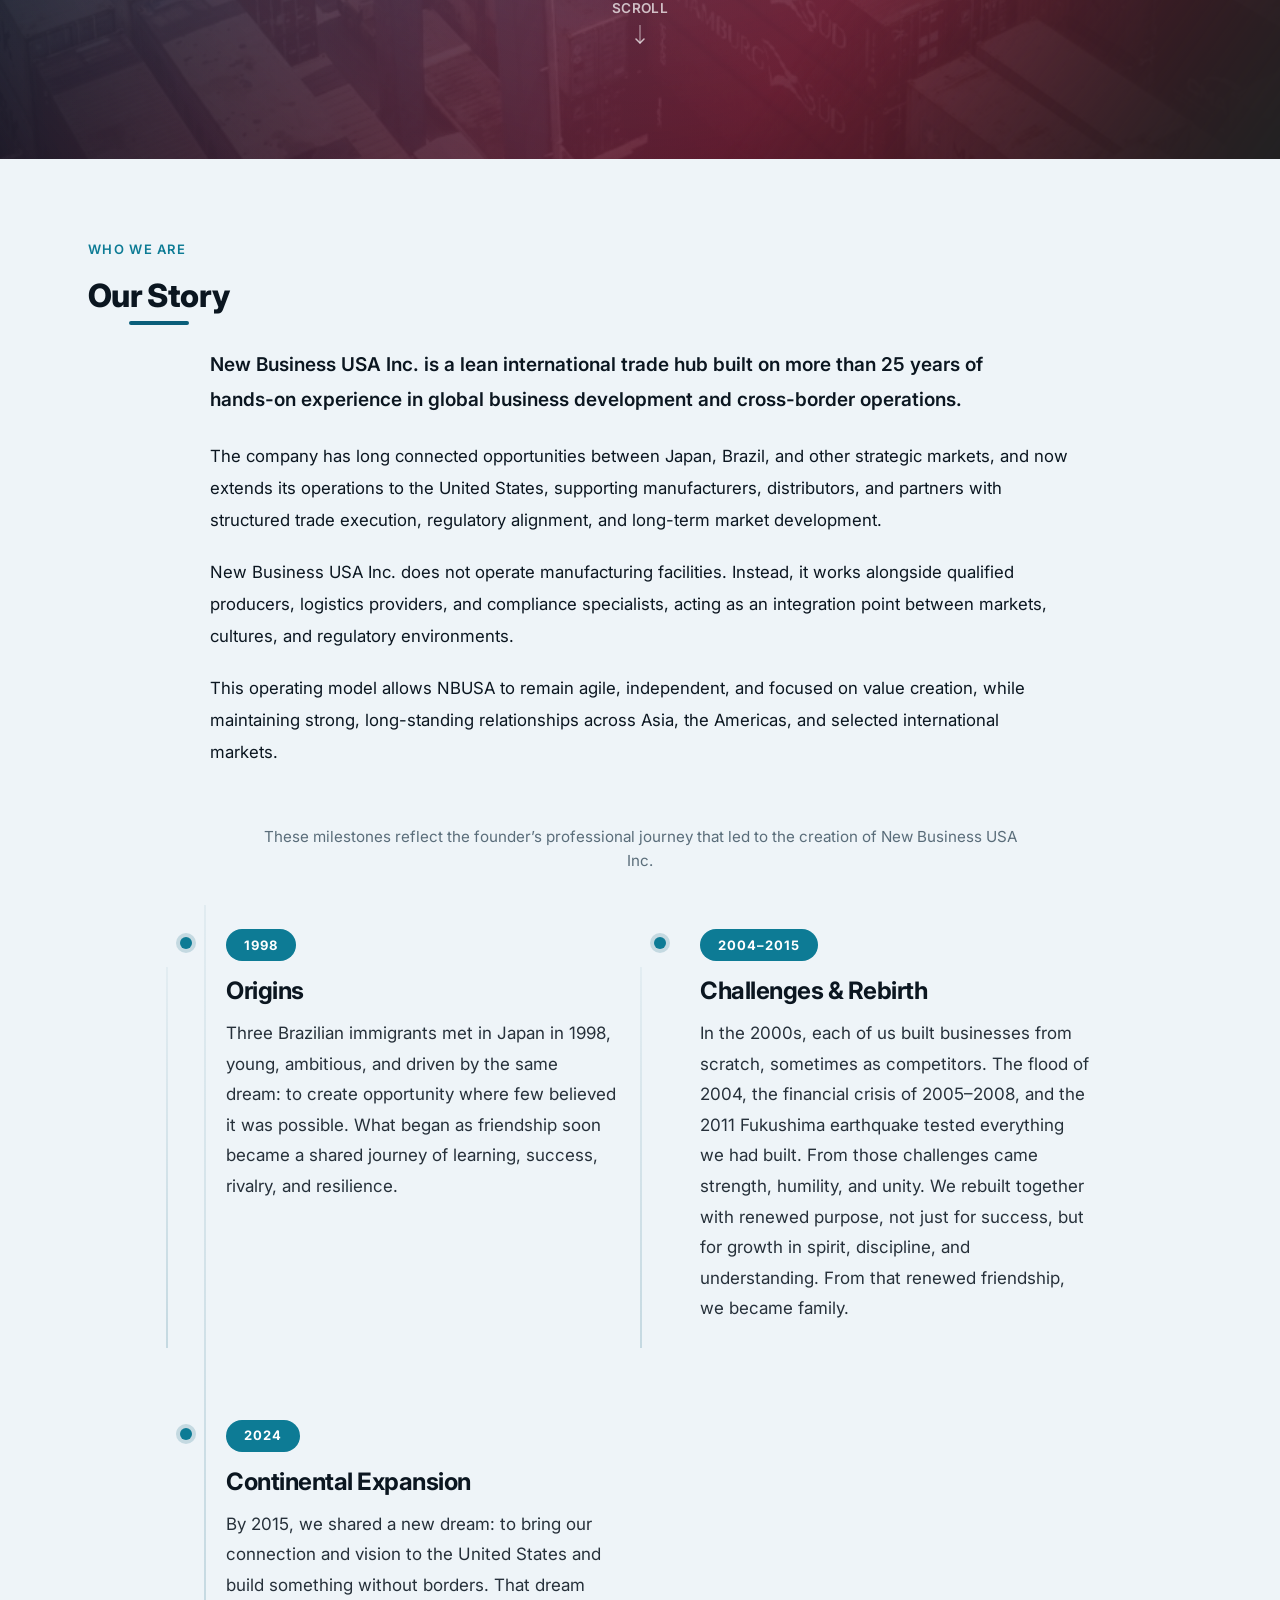
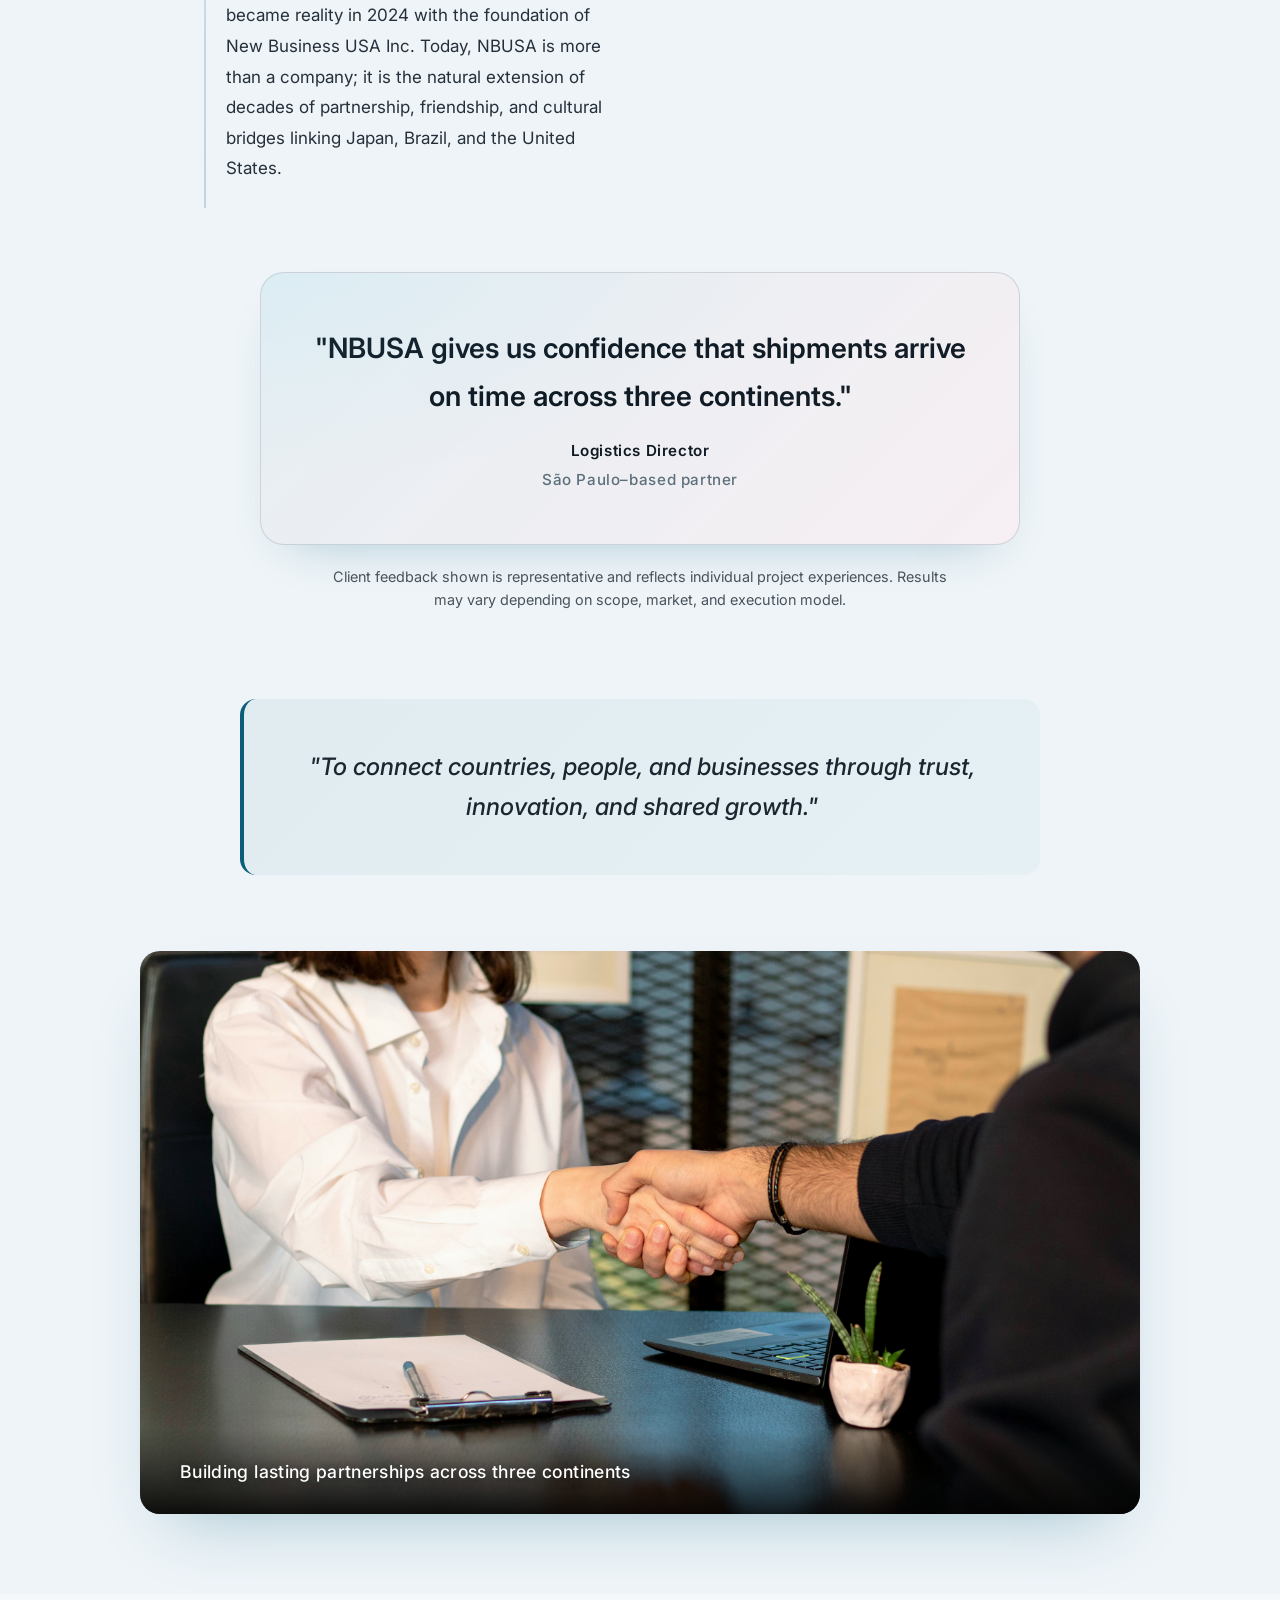
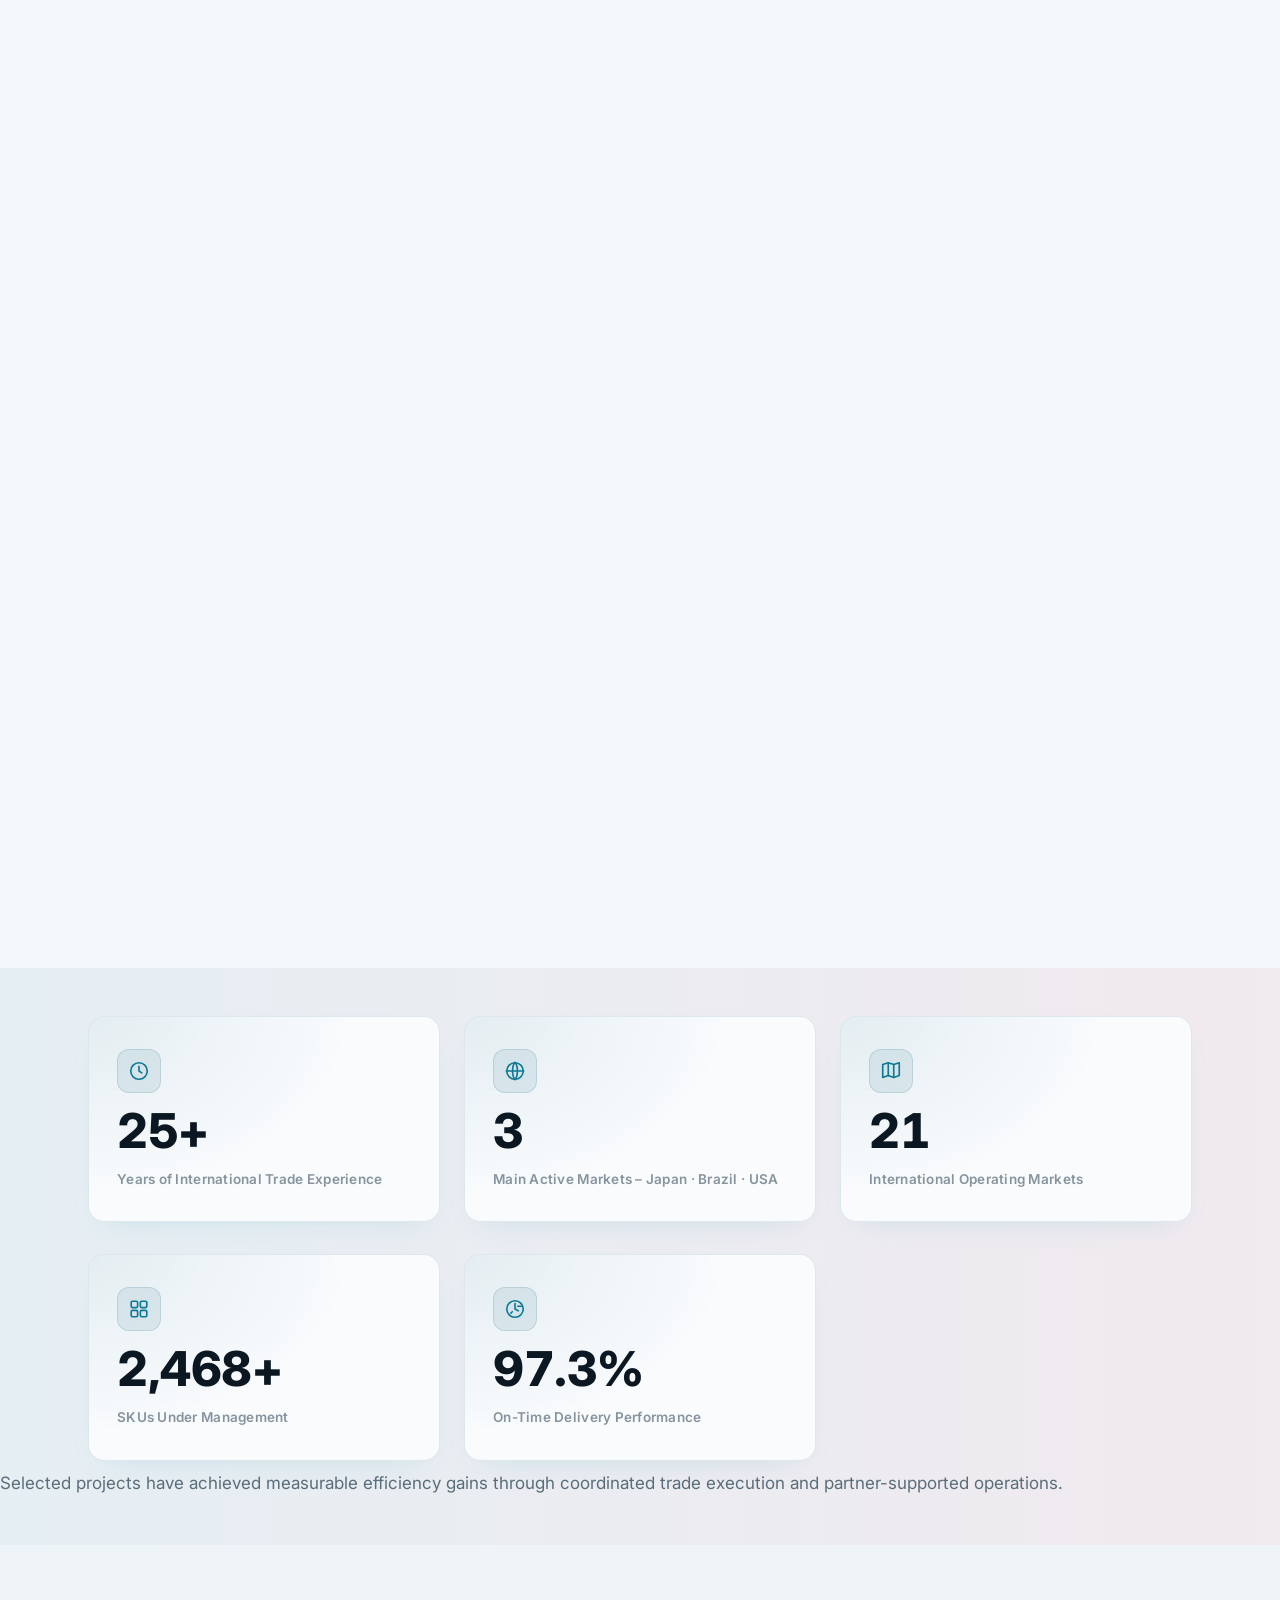
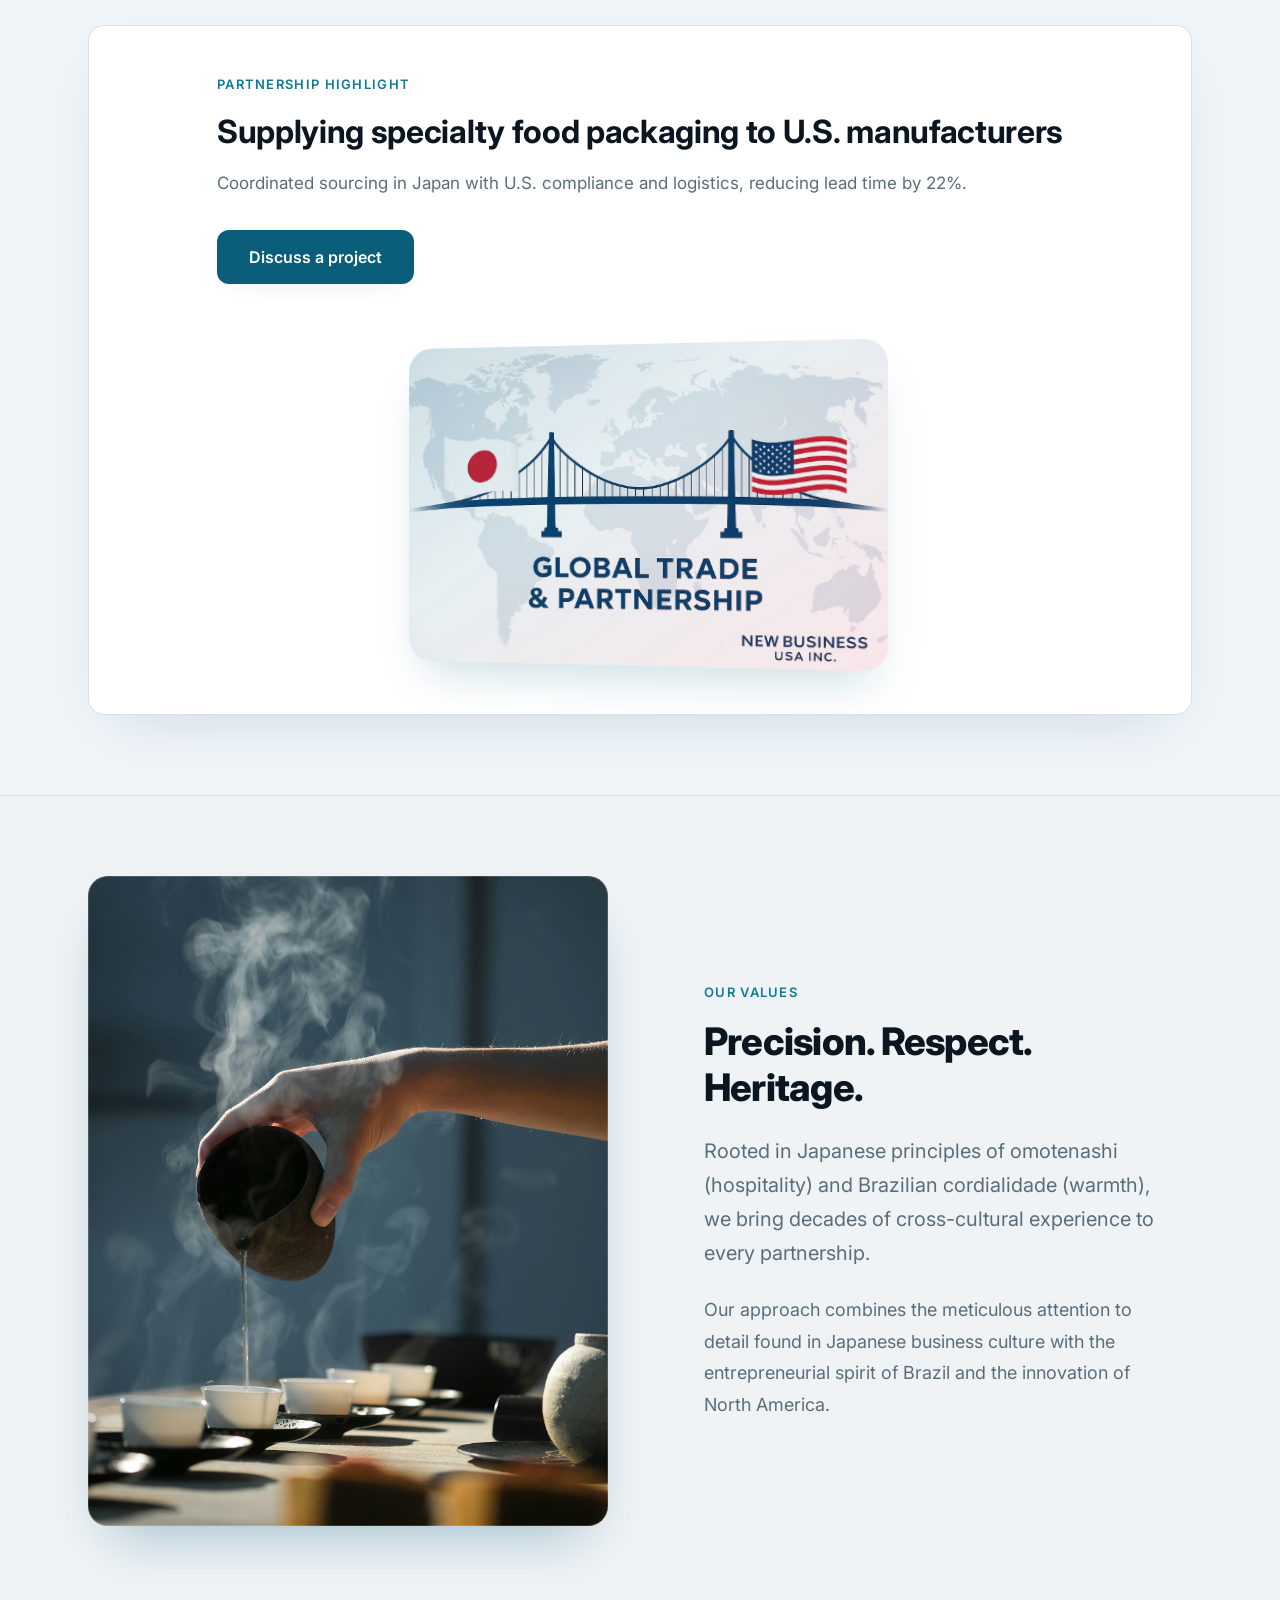
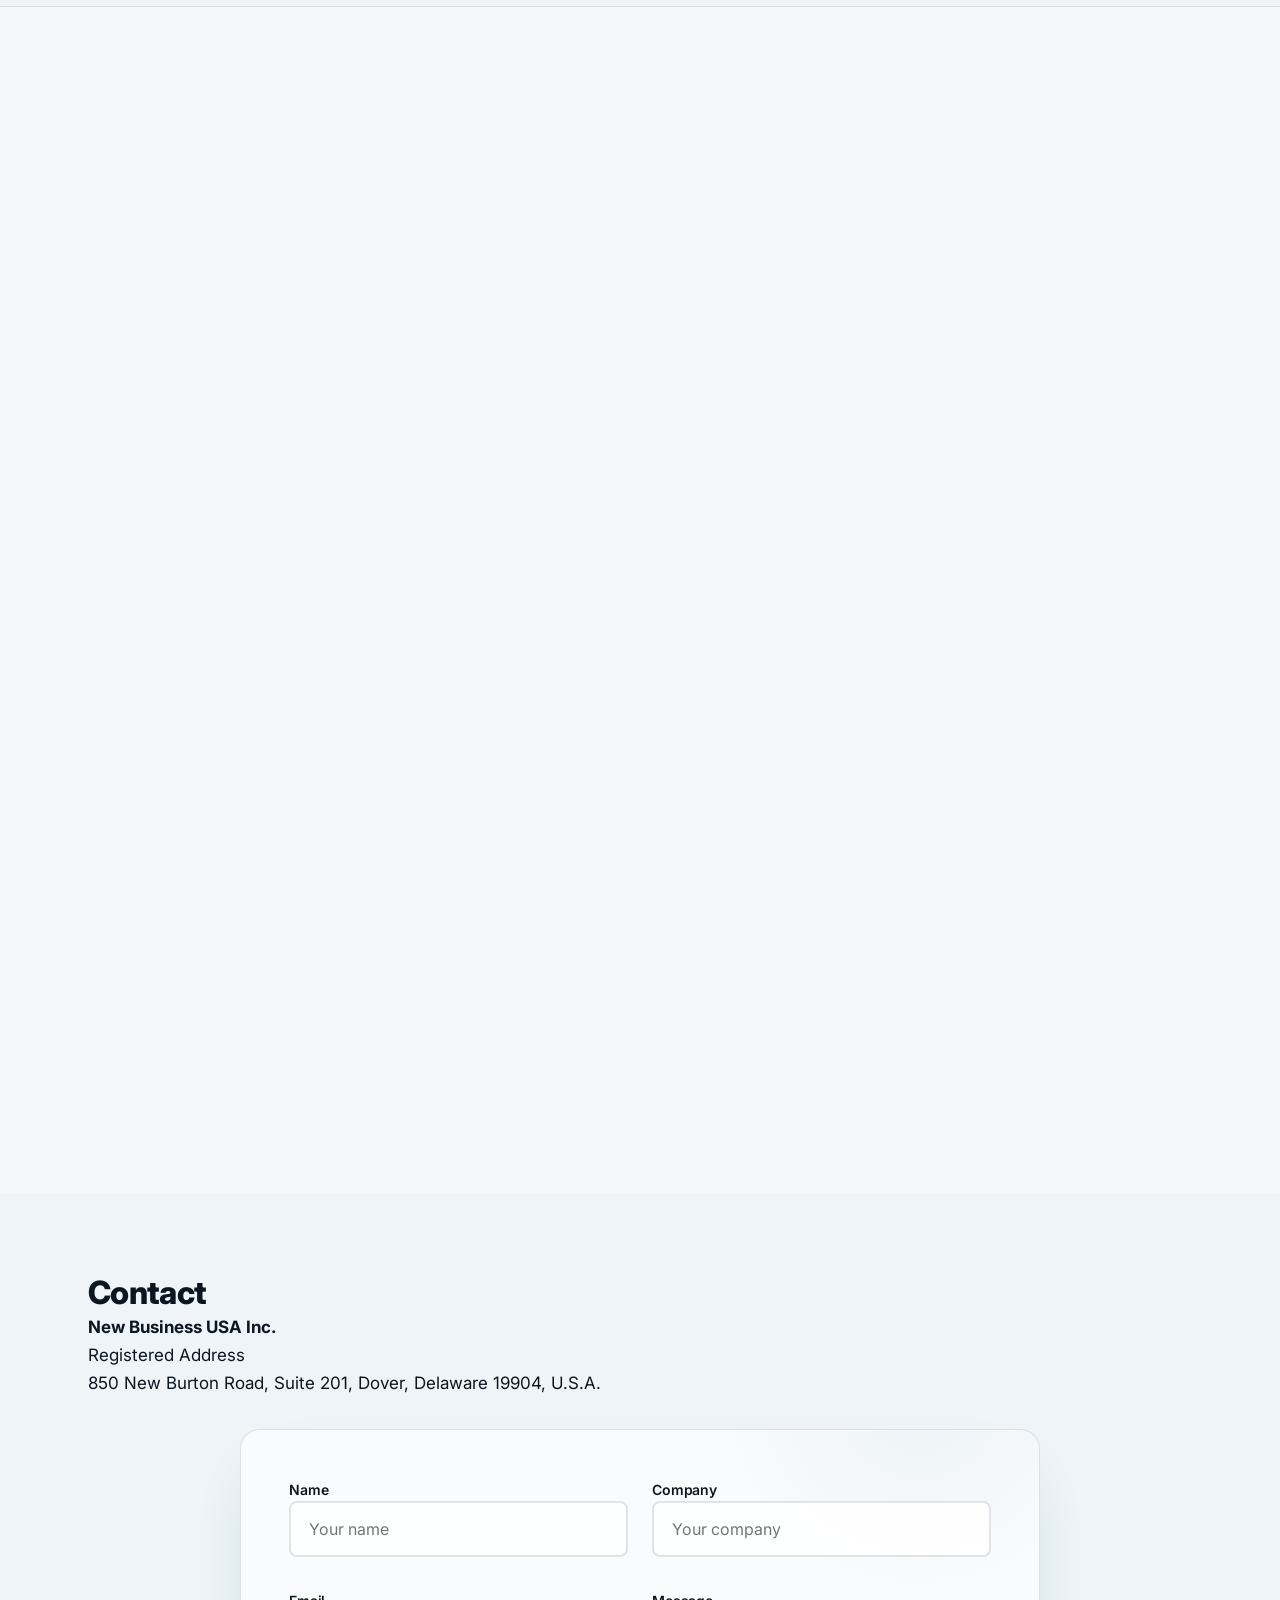
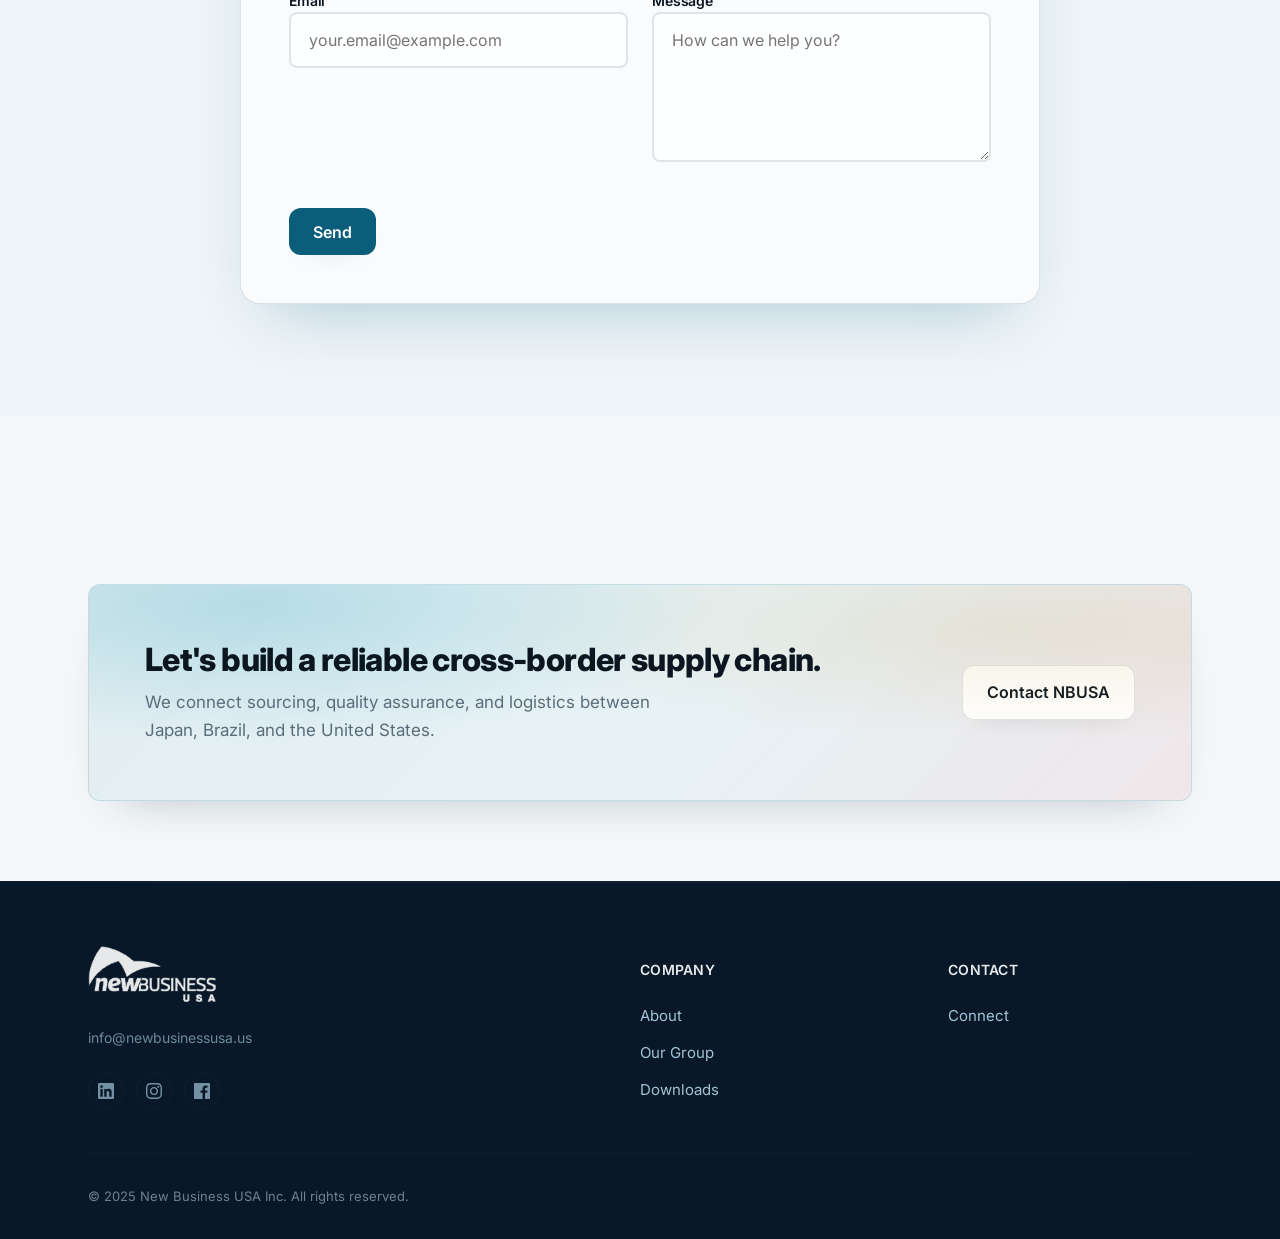
==== commit df024a48: "Clarify Our Story compliance copy" ====
--- a/index.html
+++ b/index.html
@@ -423,6 +423,11 @@
           </div>
         </div>
 
+        <p class="timeline-helper" data-i18n="timeline_helper">
+          These milestones reflect the founder’s professional journey that led to the creation of
+          New Business USA Inc.
+        </p>
+
         <div class="about-timeline">
           <div class="timeline-item">
             <div class="timeline-year">1998</div>
@@ -463,8 +468,7 @@
         <div class="testimonial-block">
           <figure class="pull-quote reveal">
             <blockquote data-i18n="about_quote">
-              "NBUSA gives us confidence that every shipment will land on time across three
-              continents."
+              "NBUSA gives us confidence that shipments arrive on time across three continents."
             </blockquote>
             <figcaption>
               <span class="quote-role" data-i18n="about_quote_role">Logistics Director</span>
@@ -474,8 +478,8 @@
             </figcaption>
           </figure>
           <p class="testimonial-disclaimer" data-i18n="testimonial_disclaimer">
-            Client feedback shown is representative of individual project experiences. Results may
-            vary depending on project scope, market conditions, and partner execution.
+            Client feedback shown is representative and reflects individual project experiences.
+            Results may vary depending on scope, market, and execution model.
           </p>
         </div>
 
@@ -1361,12 +1365,14 @@
             'New Business USA Inc. does not operate manufacturing facilities. Instead, it works alongside qualified producers, logistics providers, and compliance specialists, acting as an integration point between markets, cultures, and regulatory environments.',
           about_story_para4:
             'This operating model allows NBUSA to remain agile, independent, and focused on value creation, while maintaining strong, long-standing relationships across Asia, the Americas, and selected international markets.',
+          timeline_helper:
+            'These milestones reflect the founder’s professional journey that led to the creation of New Business USA Inc.',
           about_quote:
-            '"NBUSA gives us confidence that every shipment will land on time across three continents."',
+            '"NBUSA gives us confidence that shipments arrive on time across three continents."',
           about_quote_role: 'Logistics Director',
           about_quote_location: 'São Paulo–based partner',
           testimonial_disclaimer:
-            'Client feedback shown is representative of individual project experiences. Results may vary depending on project scope, market conditions, and partner execution.',
+            'Client feedback shown is representative and reflects individual project experiences. Results may vary depending on scope, market, and execution model.',
           timeline_origins_title: 'Origins',
           timeline_origins_body:
             'Three Brazilian immigrants met in Japan in 1998, young, ambitious, and driven by the same dream: to create opportunity where few believed it was possible. What began as friendship soon became a shared journey of learning, success, rivalry, and resilience.',
@@ -1569,13 +1575,16 @@
             'New Business USA Inc. does not operate manufacturing facilities. Instead, it works alongside qualified producers, logistics providers, and compliance specialists, acting as an integration point between markets, cultures, and regulatory environments.',
           about_story_para4:
             'This operating model allows NBUSA to remain agile, independent, and focused on value creation, while maintaining strong, long-standing relationships across Asia, the Americas, and selected international markets.',
+          // TODO: Translate helper text (JA).
+          timeline_helper:
+            'These milestones reflect the founder’s professional journey that led to the creation of New Business USA Inc.',
           about_quote:
-            '「NBUSAのおかげで、三大陸のどの港でも出荷が予定通りに到着すると確信できます。」',
+            '「NBUSAのおかげで、三大陸にわたる出荷が予定通りに到着すると確信できます。」',
           // TODO: Translate testimonial role/location (JA).
           about_quote_role: 'Logistics Director',
           about_quote_location: 'São Paulo–based partner',
           testimonial_disclaimer:
-            'Client feedback shown is representative of individual project experiences. Results may vary depending on project scope, market conditions, and partner execution.',
+            'Client feedback shown is representative and reflects individual project experiences. Results may vary depending on scope, market, and execution model.',
           timeline_origins_title: '創業期',
           timeline_origins_body:
             '1998年、日本で出会った3人のブラジル人は、可能性が少ないとされた場所に機会を創りたいという共通の夢を抱いていました。友情はやがて学びと成功、競争と粘り強さを共有する旅へと発展しました。',
@@ -1774,13 +1783,16 @@
             'New Business USA Inc. does not operate manufacturing facilities. Instead, it works alongside qualified producers, logistics providers, and compliance specialists, acting as an integration point between markets, cultures, and regulatory environments.',
           about_story_para4:
             'This operating model allows NBUSA to remain agile, independent, and focused on value creation, while maintaining strong, long-standing relationships across Asia, the Americas, and selected international markets.',
+          // TODO: Translate helper text (PT-BR).
+          timeline_helper:
+            'These milestones reflect the founder’s professional journey that led to the creation of New Business USA Inc.',
           about_quote:
-            '"A NBUSA nos dá confiança de que cada envio chegará no prazo nos três continentes."',
+            '"A NBUSA nos dá confiança de que os envios chegam no prazo nos três continentes."',
           // TODO: Translate testimonial role/location (PT-BR).
           about_quote_role: 'Logistics Director',
           about_quote_location: 'São Paulo–based partner',
           testimonial_disclaimer:
-            'Client feedback shown is representative of individual project experiences. Results may vary depending on project scope, market conditions, and partner execution.',
+            'Client feedback shown is representative and reflects individual project experiences. Results may vary depending on scope, market, and execution model.',
           timeline_origins_title: 'Origens',
           timeline_origins_body:
             'Três imigrantes brasileiros se encontraram no Japão em 1998, jovens, ambiciosos e movidos pelo mesmo sonho: criar oportunidades onde poucos acreditavam ser possível. A amizade logo se transformou em uma jornada compartilhada de aprendizado, sucesso, rivalidade e resiliência.',
--- a/styles.css
+++ b/styles.css
@@ -2891,6 +2891,15 @@
   position: relative;
 }
 
+.timeline-helper {
+  max-width: 760px;
+  margin: 0 auto 32px;
+  font-size: 0.95rem;
+  color: var(--text-muted);
+  text-align: center;
+  line-height: 1.6;
+}
+
 .about-timeline::before {
   content: '';
   position: absolute;
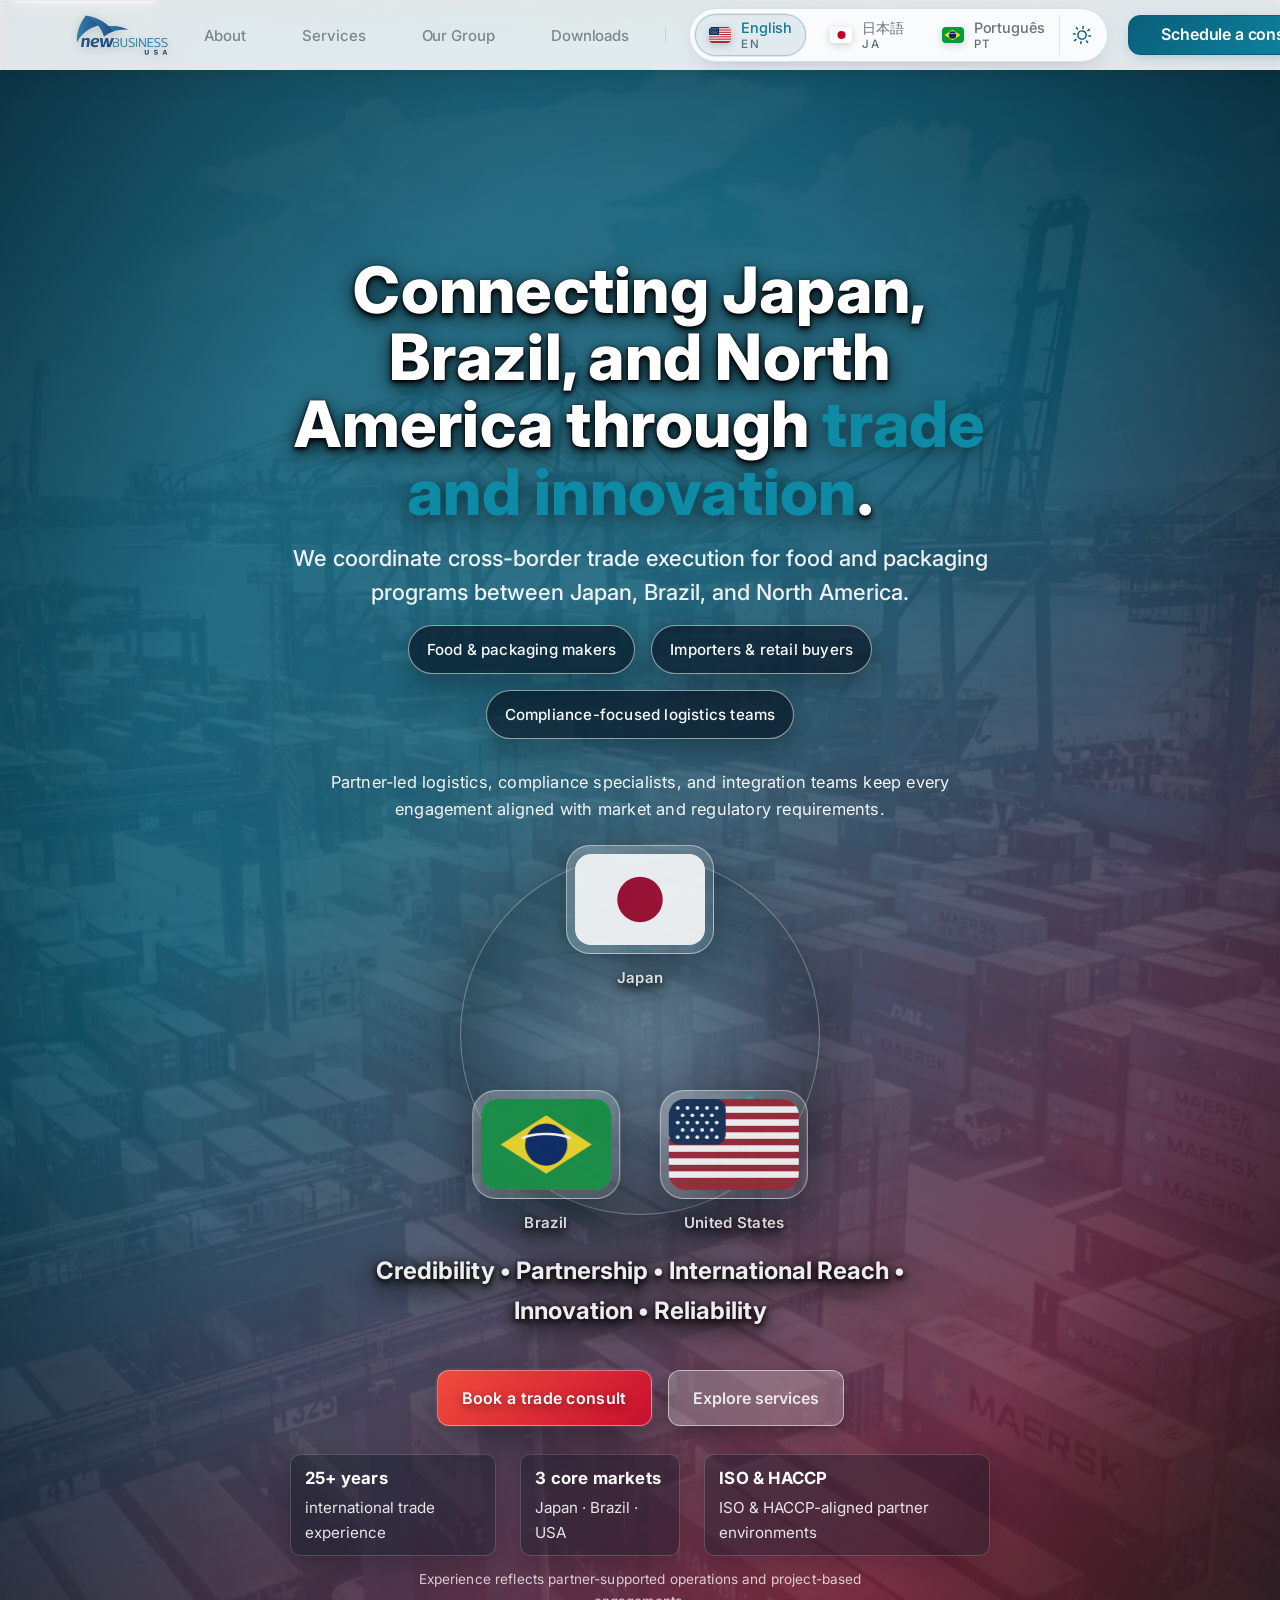
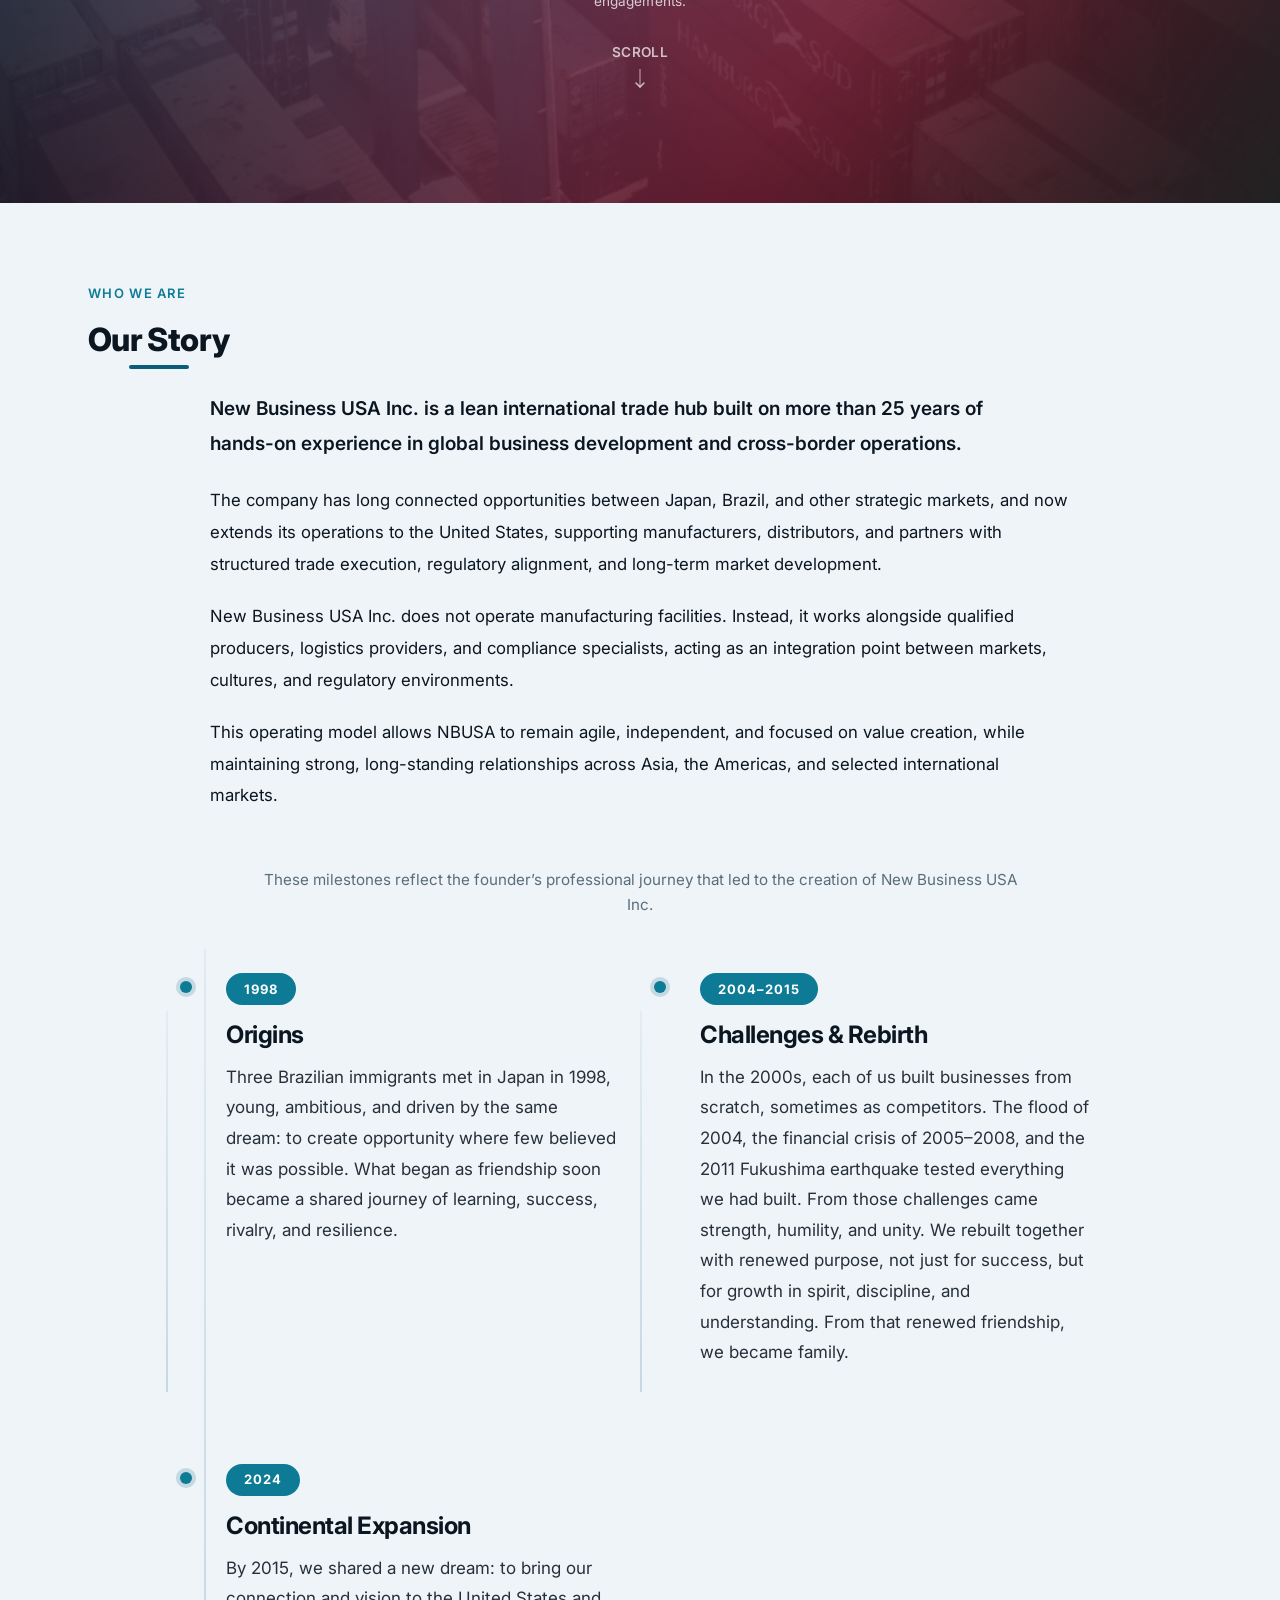
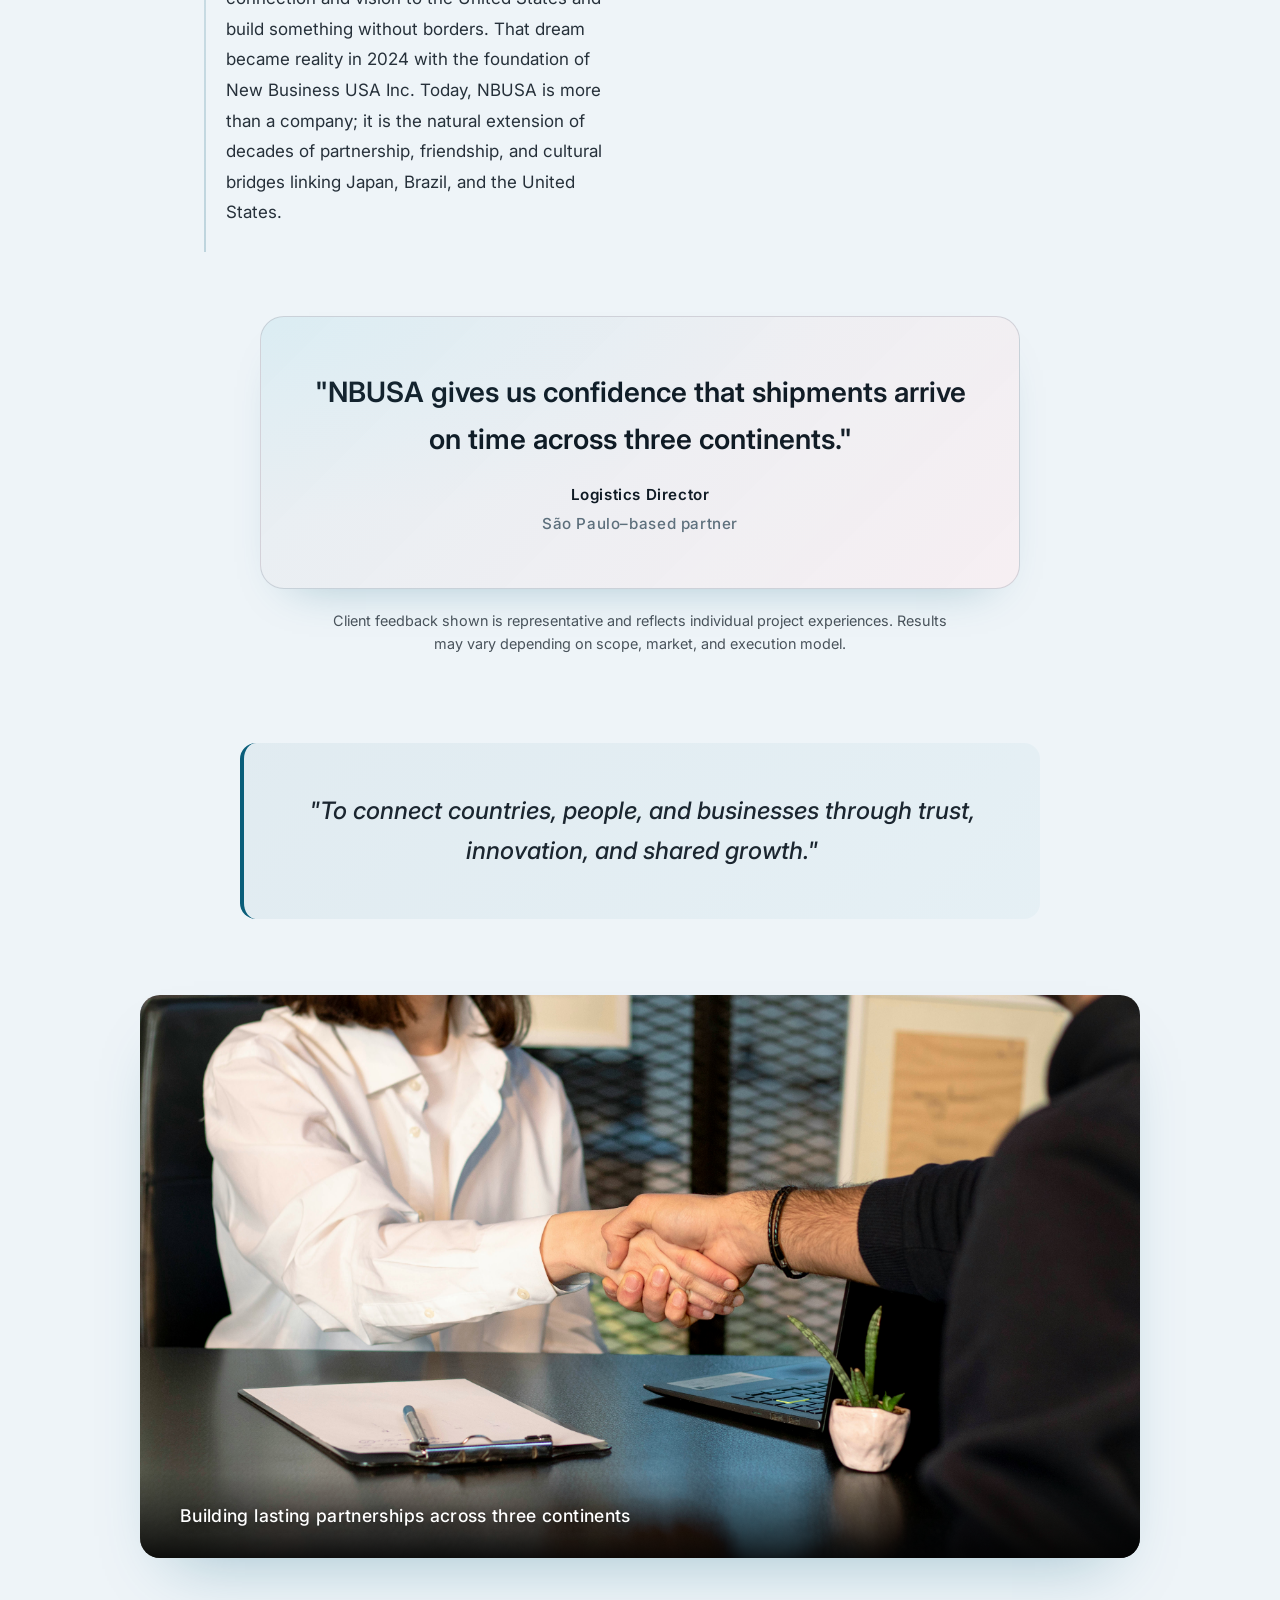
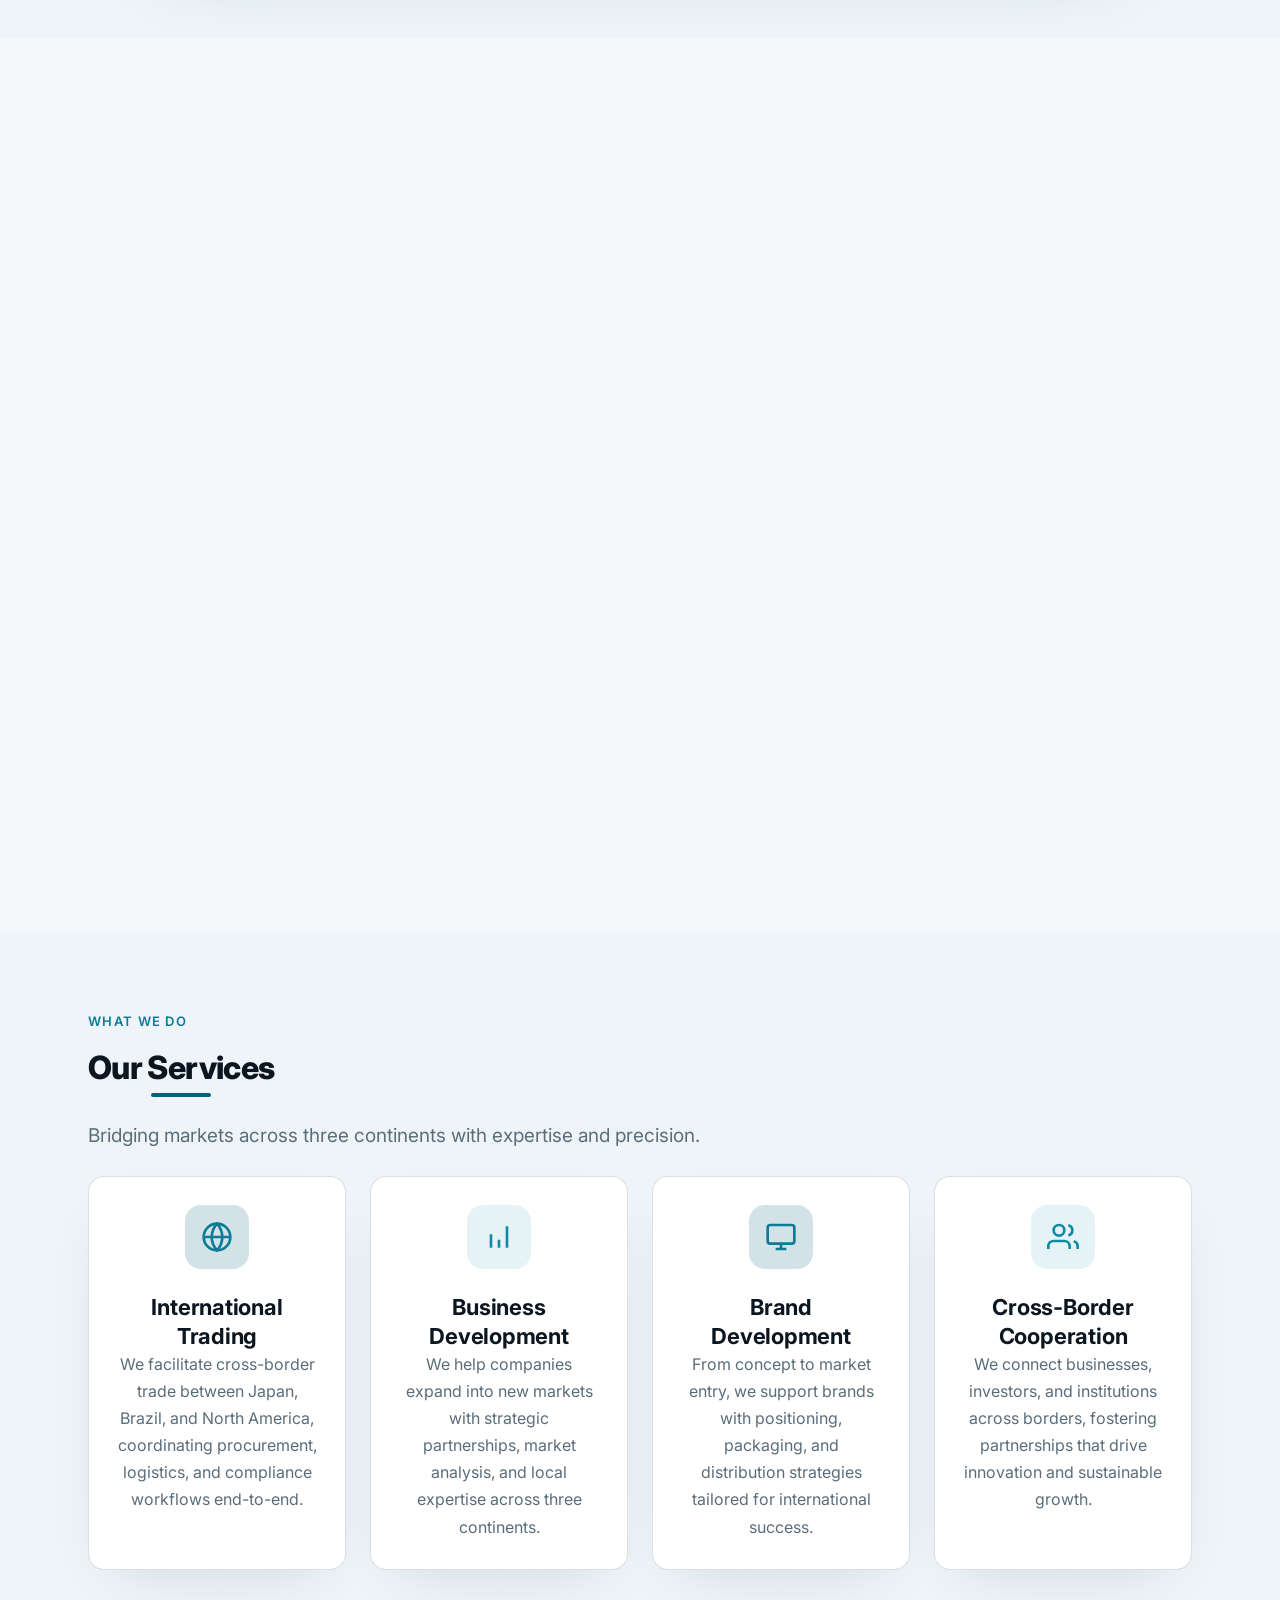
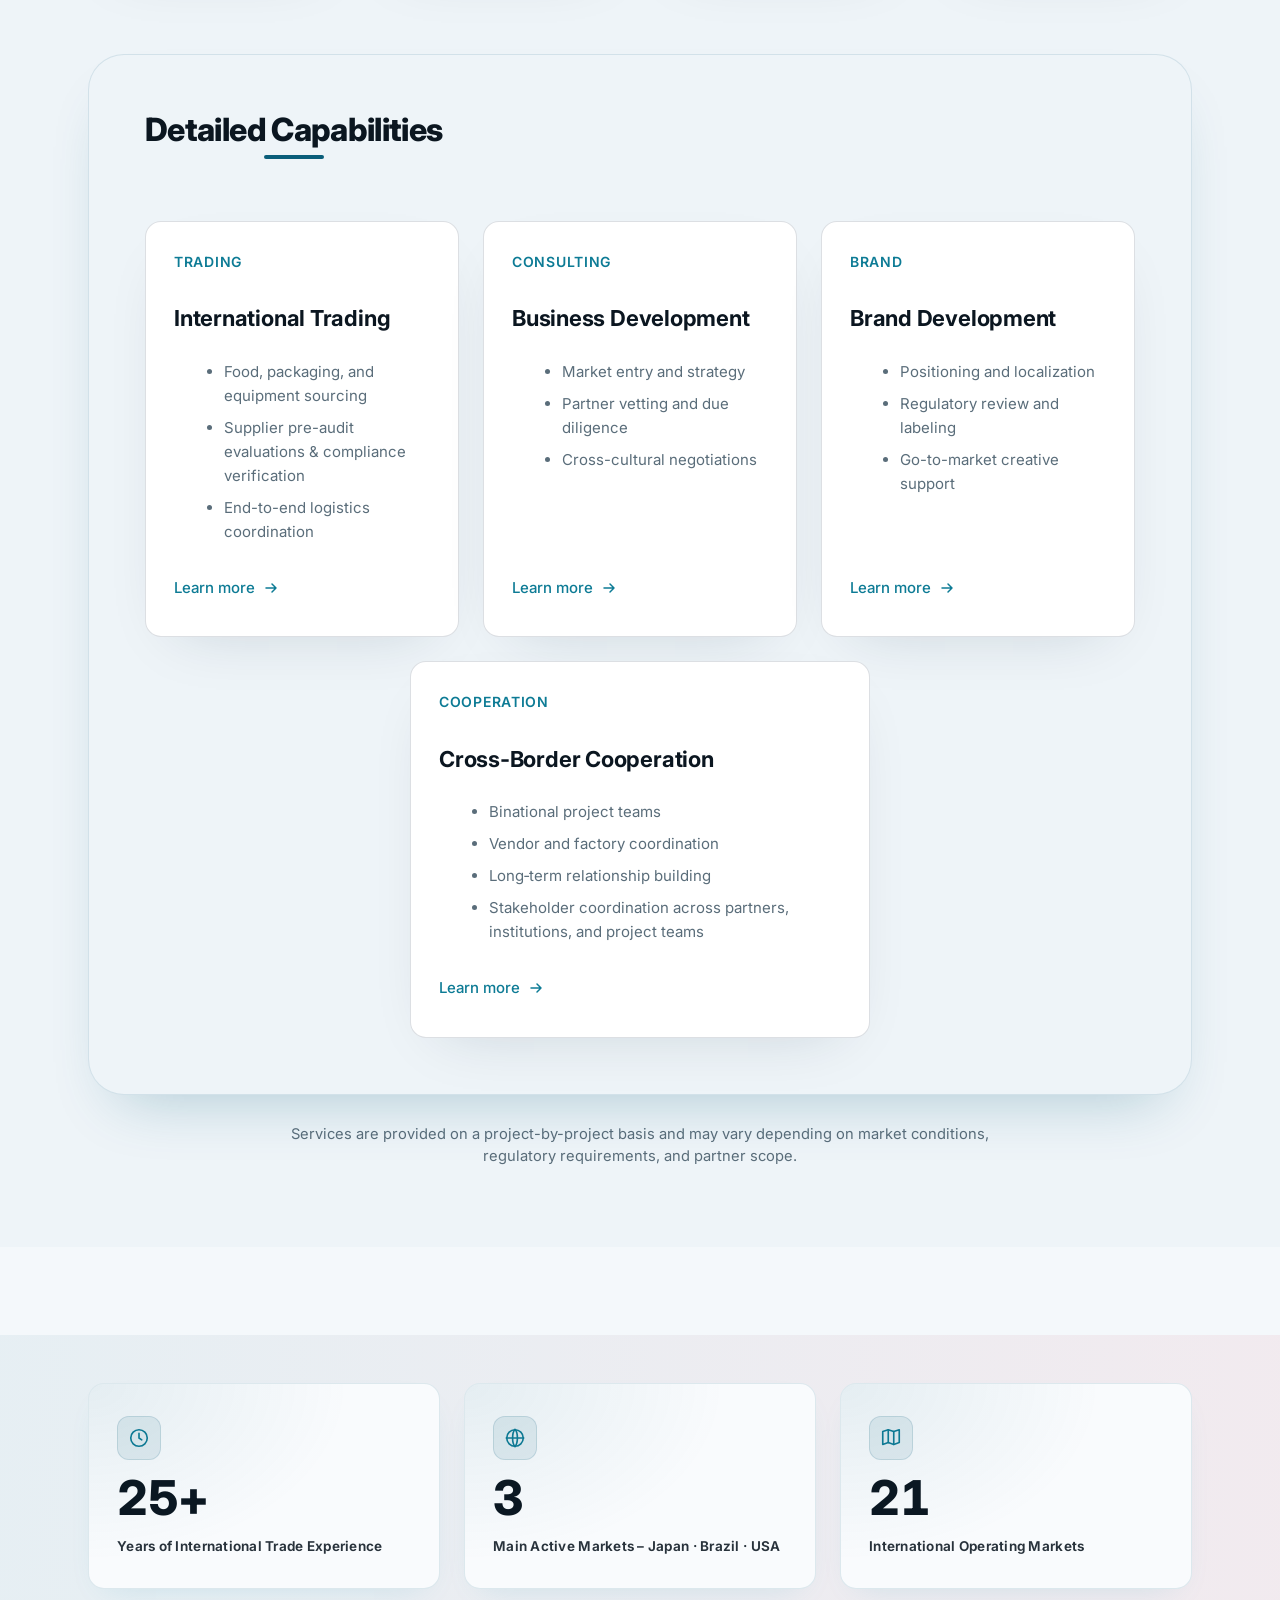
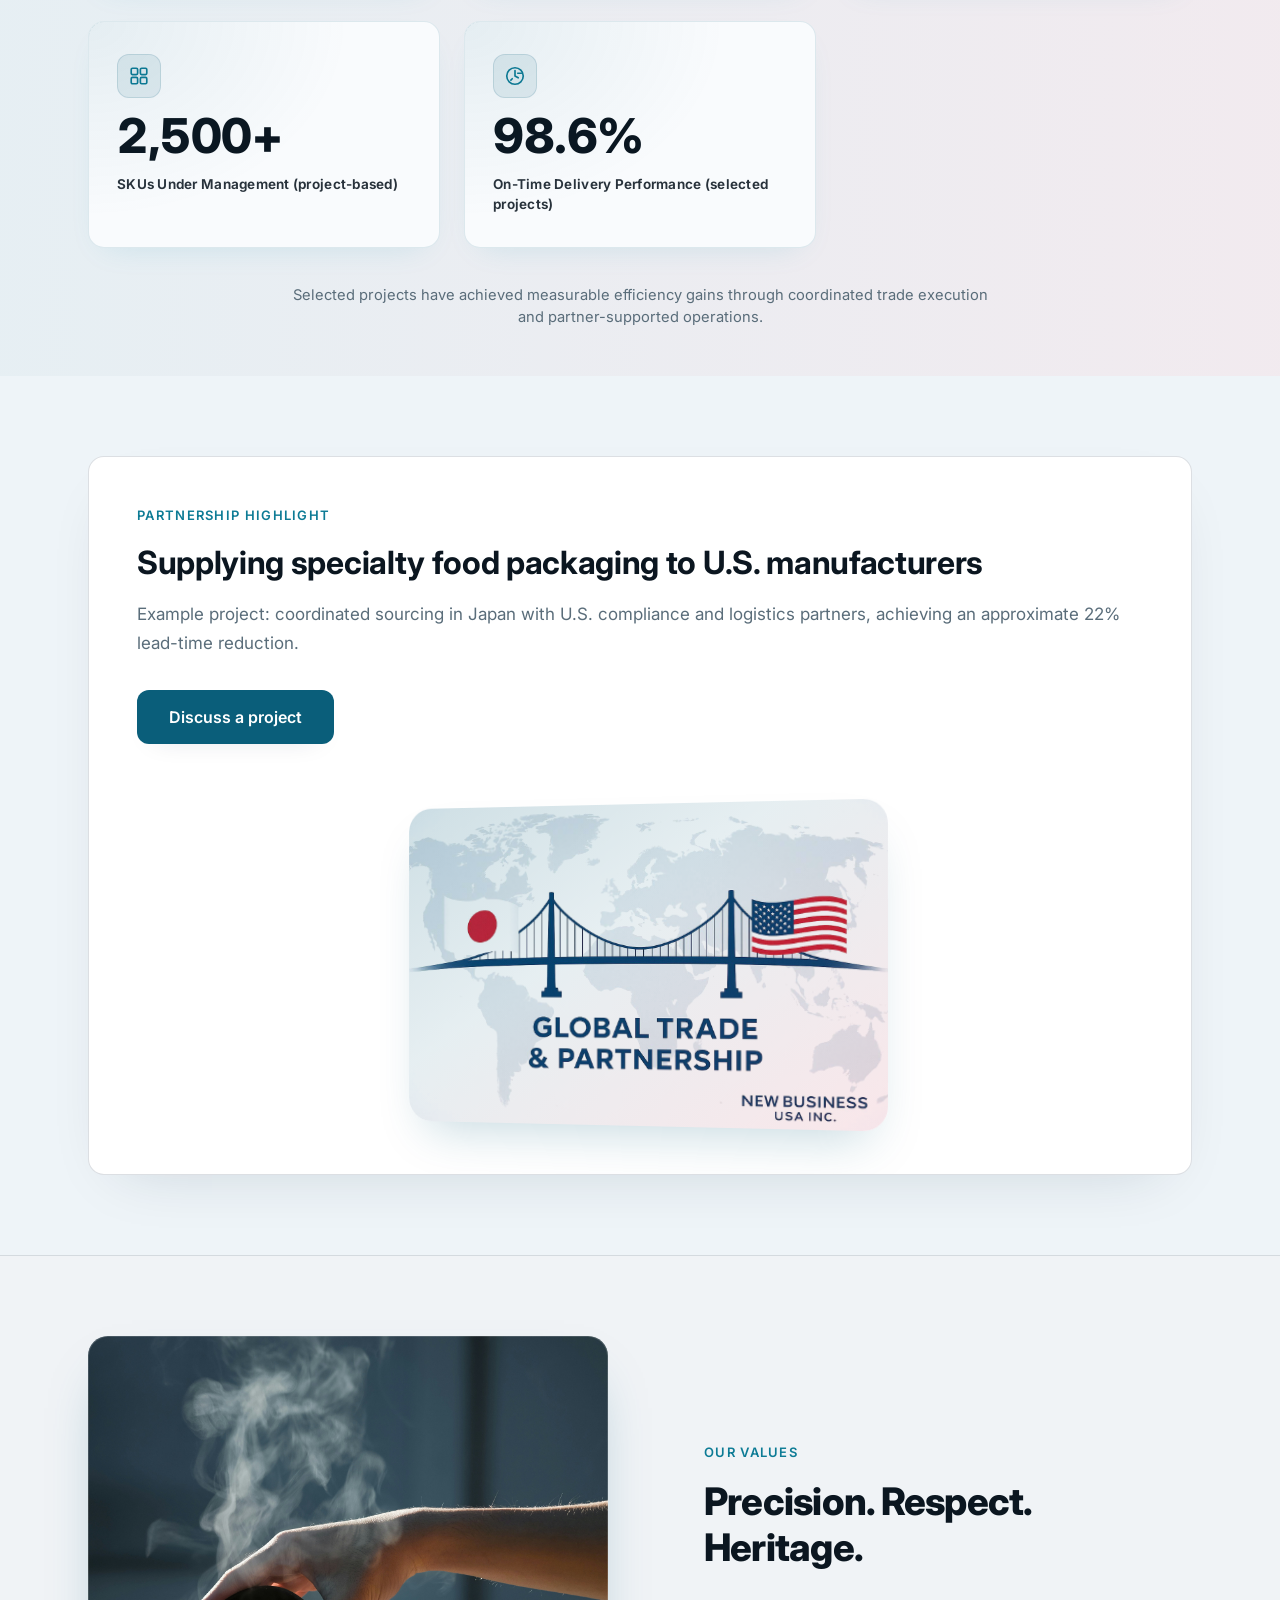
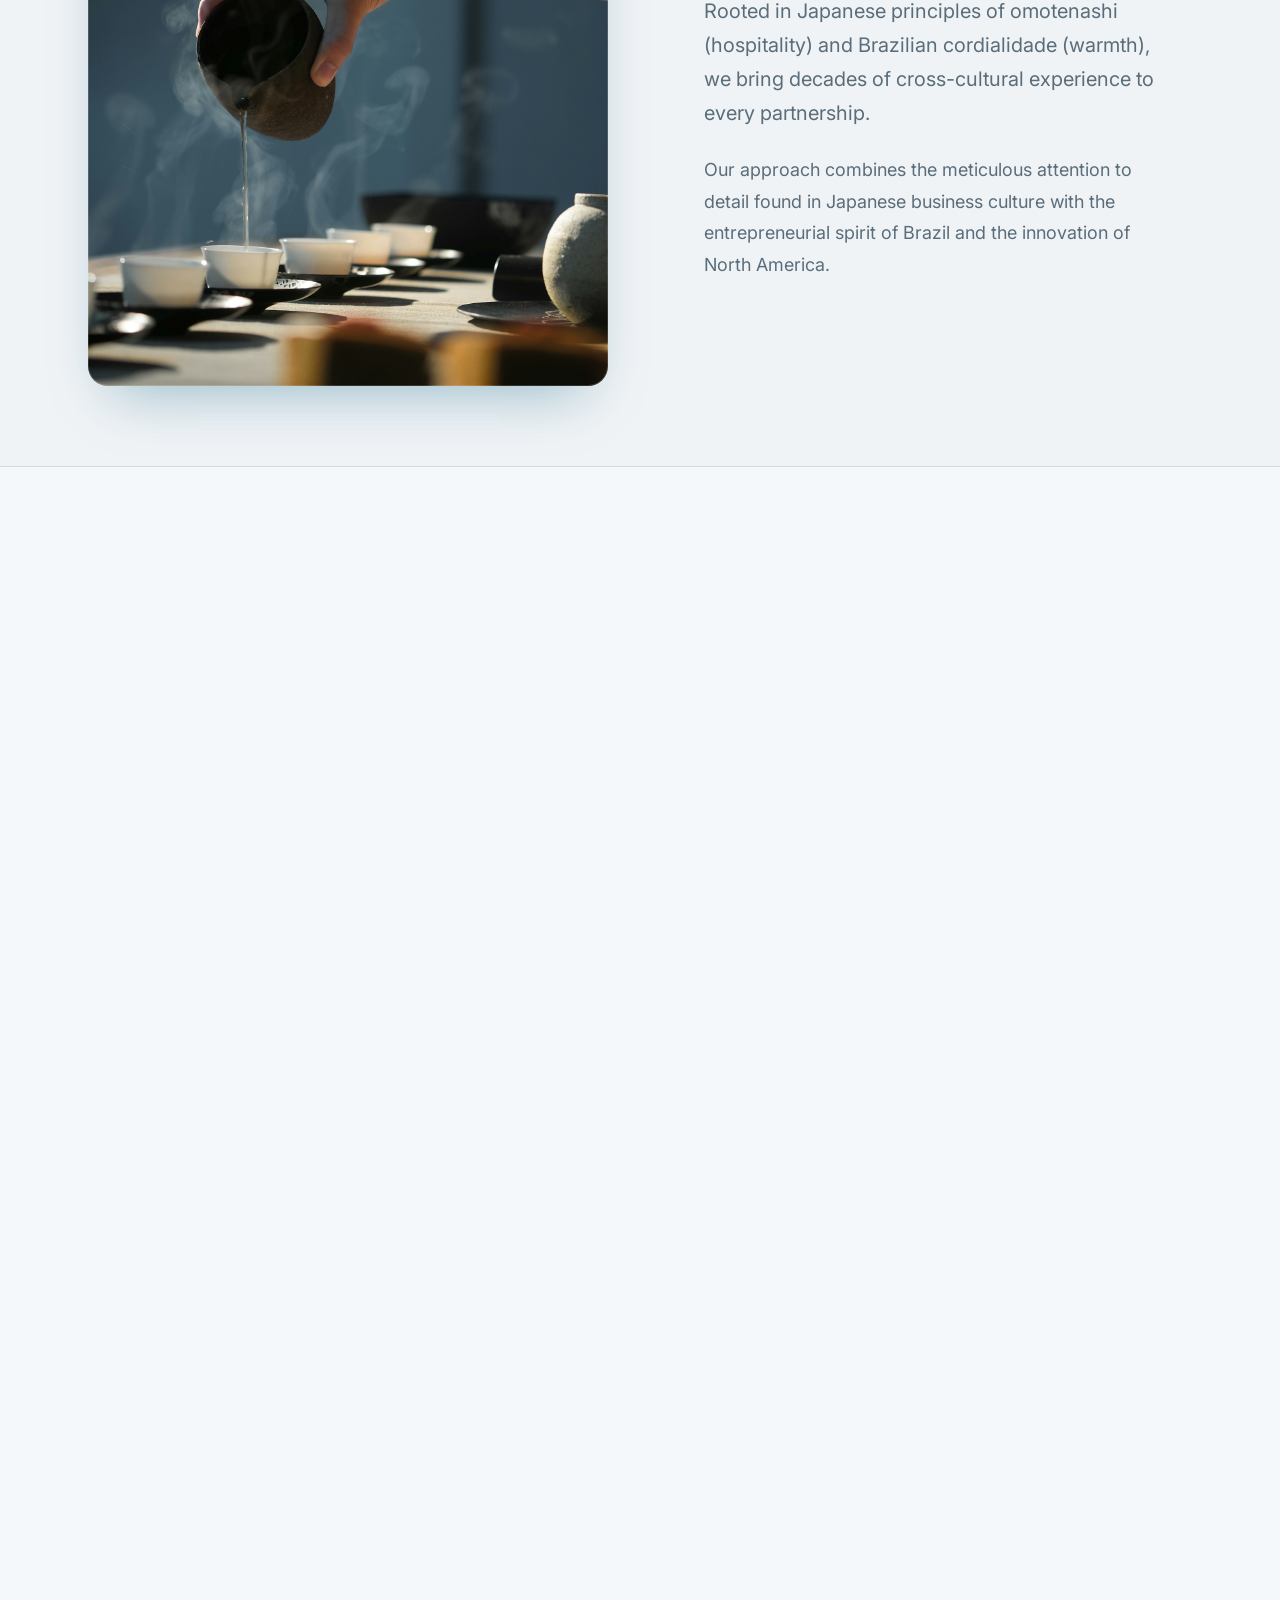
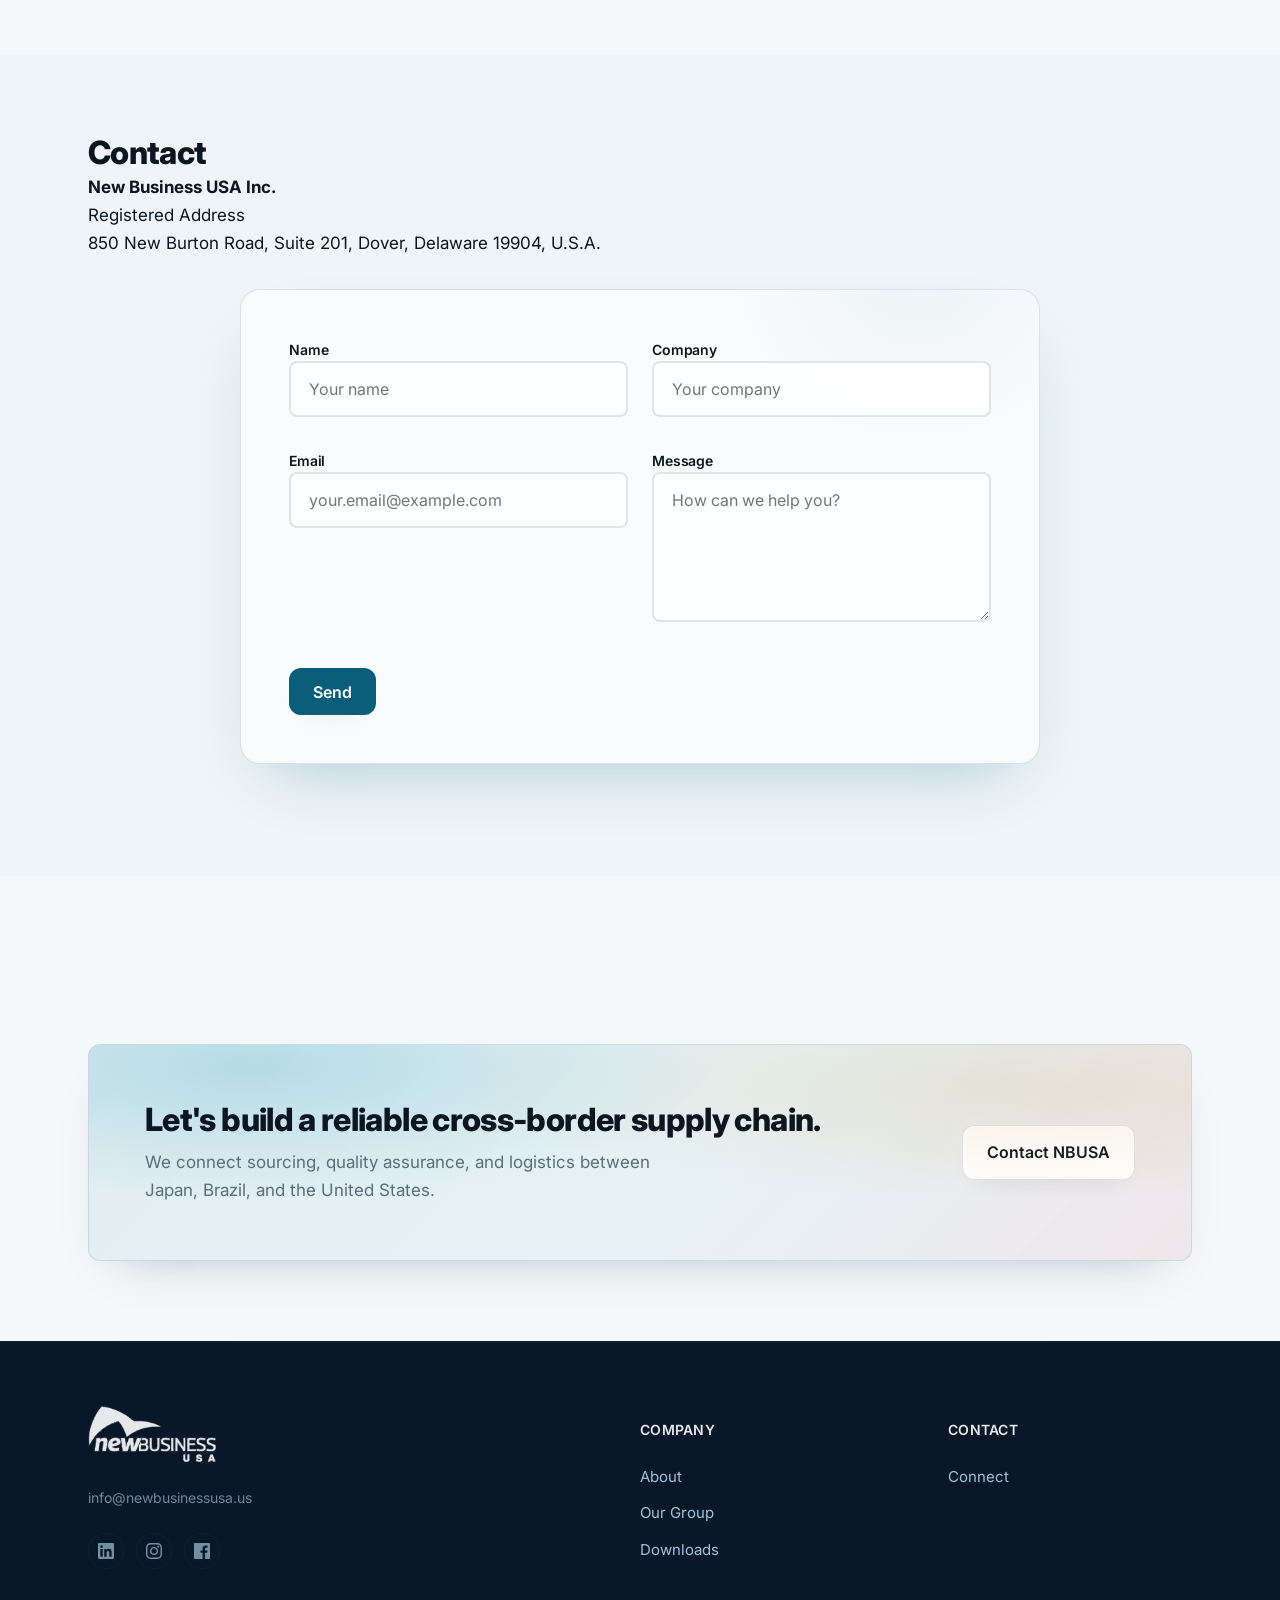
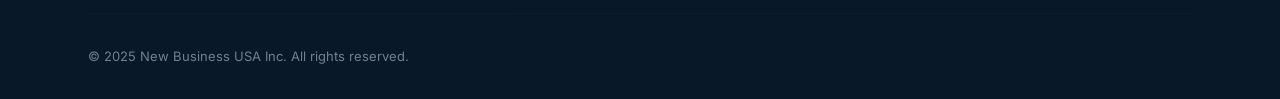
==== commit 28e693a4: "Legal Improvements" ====
--- a/index.html
+++ b/index.html
@@ -251,8 +251,8 @@
             >
           </h1>
           <p class="hero-clarifier" data-i18n="hero_clarifier">
-            We build and run the cross-border supply chain so food and packaging buyers can move
-            product between Japan, Brazil, and North America with confidence.
+            We coordinate cross-border trade execution for food and packaging programs between
+            Japan, Brazil, and North America.
           </p>
           <ul class="hero-pills" aria-label="Industries and teams we support">
             <li data-i18n="hero_pill1">Food &amp; packaging makers</li>
@@ -260,8 +260,8 @@
             <li data-i18n="hero_pill3">Compliance-focused logistics teams</li>
           </ul>
           <p class="hero-sub" data-i18n="hero_support">
-            Helping food and packaging brands move products across borders with regulatory
-            confidence and operational reliability.
+            Partner-led logistics, compliance specialists, and integration teams keep every
+            engagement aligned with market and regulatory requirements.
           </p>
           <div class="hero-flags">
             <div
@@ -349,7 +349,10 @@
           </p>
           <div class="hero-cta">
             <a href="#contact" class="btn" data-i18n="hero_cta_primary">Book a trade consult</a>
-            <a href="#services" class="btn outline" data-i18n="hero_cta_secondary"
+            <a
+              href="#services"
+              class="btn outline hero-secondary-cta"
+              data-i18n="hero_cta_secondary"
               >Explore services</a
             >
           </div>
@@ -364,9 +367,12 @@
             </span>
             <span>
               <strong data-i18n="hero_stat_cert_value">ISO &amp; HACCP</strong>
-              <span data-i18n="hero_stat_cert_label">compliance-ready partners</span>
+              <span data-i18n="hero_stat_cert_label">ISO &amp; HACCP-aligned partner environments</span>
             </span>
           </div>
+          <p class="hero-metrics-note" data-i18n="hero_metrics_note">
+            Experience reflects partner-supported operations and project-based engagements.
+          </p>
           <a class="scroll-cue" href="#about" aria-label="Scroll to learn about NBUSA">
             <span>Scroll</span>
             <svg width="10" height="24" viewBox="0 0 10 24" fill="none" aria-hidden="true">
@@ -508,7 +514,7 @@
     <section id="standards" class="section reveal anchor-offset" aria-labelledby="standards-title">
       <div class="container">
         <div class="section-header align-center">
-          <span class="kicker" data-i18n="standards_kicker">Regulatory &amp; Quality Framework</span>
+          <span class="kicker" data-i18n="standards_kicker">Compliance Approach</span>
           <h2 id="standards-title" class="h2 bar standards-banner">
             <span class="standards-icon" aria-hidden="true">
               <svg
@@ -526,25 +532,70 @@
             <span data-i18n="standards_title">Regulatory &amp; Quality Framework</span>
           </h2>
           <div class="standards-copy">
-            <p class="lead" data-i18n="standards_lead">
-              New Business USA Inc. operates within internationally recognized food safety and
-              regulatory frameworks through its partners and project-based engagements.
-            </p>
-            <p data-i18n="standards_list_intro">
-              Our experience includes working in environments aligned with:
-            </p>
-            <ul class="standards-list">
-              <li data-i18n="standards_item_iso">ISO 22000</li>
-              <li data-i18n="standards_item_haccp">HACCP-based food safety systems</li>
-              <li data-i18n="standards_item_fda">U.S. FDA regulations</li>
-              <li data-i18n="standards_item_fsma">FSMA requirements</li>
-              <li data-i18n="standards_item_fsvp">FSVP support through qualified partners</li>
+            <div class="standards-intro">
+              <p class="lead" data-i18n="standards_lead">
+                New Business USA Inc. operates within internationally recognized food safety and
+                regulatory frameworks through its partners and project-based engagements.
+              </p>
+              <p class="standards-context" data-i18n="standards_list_intro">
+                Our experience includes working in environments aligned with:
+              </p>
+            </div>
+            <ul class="framework-grid" aria-label="Regulatory frameworks">
+              <li class="framework-item">
+                <span class="framework-icon" aria-hidden="true">
+                  <svg width="24" height="24" viewBox="0 0 24 24" fill="none" stroke="currentColor" stroke-width="1.6">
+                    <rect x="5" y="3" width="14" height="18" rx="2"></rect>
+                    <path d="M9 7h6M9 11h6M9 15h4"></path>
+                  </svg>
+                </span>
+                <span class="framework-text" data-i18n="standards_item_haccp">HACCP-based food safety systems</span>
+              </li>
+              <li class="framework-item">
+                <span class="framework-icon" aria-hidden="true">
+                  <svg width="24" height="24" viewBox="0 0 24 24" fill="none" stroke="currentColor" stroke-width="1.6">
+                    <rect x="5" y="3" width="14" height="18" rx="2"></rect>
+                    <path d="M9 7h6M9 11h6M9 15h4"></path>
+                  </svg>
+                </span>
+                <span class="framework-text" data-i18n="standards_item_iso">ISO 22000</span>
+              </li>
+              <li class="framework-item">
+                <span class="framework-icon" aria-hidden="true">
+                  <svg width="24" height="24" viewBox="0 0 24 24" fill="none" stroke="currentColor" stroke-width="1.6">
+                    <rect x="5" y="3" width="14" height="18" rx="2"></rect>
+                    <path d="M9 7h6M9 11h6M9 15h4"></path>
+                  </svg>
+                </span>
+                <span class="framework-text" data-i18n="standards_item_fda">U.S. FDA regulations</span>
+              </li>
+              <li class="framework-item">
+                <span class="framework-icon" aria-hidden="true">
+                  <svg width="24" height="24" viewBox="0 0 24 24" fill="none" stroke="currentColor" stroke-width="1.6">
+                    <rect x="5" y="3" width="14" height="18" rx="2"></rect>
+                    <path d="M9 7h6M9 11h6M9 15h4"></path>
+                  </svg>
+                </span>
+                <span class="framework-text" data-i18n="standards_item_fsma">FSMA requirements</span>
+              </li>
+              <li class="framework-item">
+                <span class="framework-icon" aria-hidden="true">
+                  <svg width="24" height="24" viewBox="0 0 24 24" fill="none" stroke="currentColor" stroke-width="1.6">
+                    <rect x="5" y="3" width="14" height="18" rx="2"></rect>
+                    <path d="M9 7h6M9 11h6M9 15h4"></path>
+                  </svg>
+                </span>
+                <span class="framework-text" data-i18n="standards_item_fsvp">FSVP support through qualified partners</span>
+              </li>
             </ul>
-            <p data-i18n="standards_outro">
-              Compliance activities, documentation, and regulatory responsibilities are defined on
-              a project-by-project basis and executed in coordination with certified
-              manufacturers, importers of record, and licensed professionals.
-            </p>
+            <div class="standards-note">
+              <span class="note-label" data-i18n="standards_note_label">Context</span>
+              <p data-i18n="standards_outro">
+                Compliance activities, documentation, and regulatory responsibilities are defined on
+                a project-by-project basis and executed in coordination with certified
+                manufacturers, importers of record, and licensed professionals.
+              </p>
+            </div>
           </div>
         </div>
       </div>
@@ -580,8 +631,8 @@
             </div>
             <h3 data-i18n="svc1">International Trading</h3>
             <p data-i18n="svc1_desc">
-              We facilitate cross-border trade between Japan, Brazil, and North America, managing
-              procurement, logistics, and compliance end-to-end.
+              We facilitate cross-border trade between Japan, Brazil, and North America,
+              coordinating procurement, logistics, and compliance workflows end-to-end.
             </p>
           </a>
 
@@ -730,6 +781,9 @@
                   <li data-i18n="detail_cooperation_point1">Binational project teams</li>
                   <li data-i18n="detail_cooperation_point2">Vendor and factory coordination</li>
                   <li data-i18n="detail_cooperation_point3">Long‑term relationship building</li>
+                  <li data-i18n="detail_cooperation_point4">
+                    Stakeholder coordination across partners, institutions, and project teams
+                  </li>
                 </ul>
                 <span class="learn-more"
                   ><span data-i18n="learn_more">Learn more</span
@@ -746,13 +800,18 @@
             </a>
           </div>
         </div>
+        <p class="services-disclaimer" data-i18n="services_disclaimer">
+          Services are provided on a project-by-project basis and may vary depending on market
+          conditions, regulatory requirements, and partner scope.
+        </p>
       </div>
     </section>
 
     <!-- METRICS / TRUST BAND -->
     <section class="section stats-band reveal" aria-label="Key metrics">
-      <div class="container stats-grid">
-        <div class="stat">
+      <div class="container">
+        <div class="stats-grid">
+          <div class="stat">
           <div class="stat-icon" aria-hidden="true">
             <svg
               viewBox="0 0 24 24"
@@ -857,11 +916,12 @@
           </div>
           <div class="stat-label" data-i18n="stat_delivery">On-Time Delivery Performance</div>
         </div>
+        </div>
+        <p class="muted stats-disclaimer" data-i18n="metrics_disclaimer">
+          Selected projects have achieved measurable efficiency gains through coordinated trade
+          execution and partner-supported operations.
+        </p>
       </div>
-      <p class="muted stats-disclaimer" data-i18n="metrics_disclaimer">
-        Selected projects have achieved measurable efficiency gains through coordinated trade
-        execution and partner-supported operations.
-      </p>
     </section>
     <!-- Accent stripe inspired by Leprino header band -->
     <div class="hero-stripe" aria-hidden="true"></div>
@@ -877,8 +937,8 @@
                 Supplying specialty food packaging to U.S. manufacturers
               </h3>
               <p class="muted" data-i18n="feature_body">
-                Coordinated sourcing in Japan with U.S. compliance and logistics, reducing lead time
-                by 22%.
+                Example project: coordinated sourcing in Japan with U.S. compliance and logistics
+                partners, achieving an approximate 22% lead-time reduction.
               </p>
             </div>
             <a class="btn" href="#contact" data-i18n="feature_cta">Discuss a project</a>
@@ -939,12 +999,12 @@
           <div class="culture-content">
             <span class="kicker" data-i18n="values_kicker">Our Values</span>
             <h2 data-i18n="values_title">Precision. Respect. Heritage.</h2>
-            <p class="lead" data-i18n="values_lead">
+            <p class="lead values-text" data-i18n="values_lead">
               Rooted in Japanese principles of <em>omotenashi</em> (hospitality) and Brazilian
               <em>cordialidade</em> (warmth), we bring decades of cross-cultural experience to every
               partnership.
             </p>
-            <p data-i18n="values_body">
+            <p class="values-text" data-i18n="values_body">
               Our approach combines the meticulous attention to detail found in Japanese business
               culture with the entrepreneurial spirit of Brazil and the innovation of North America.
             </p>
@@ -1301,7 +1361,7 @@
           nav_contact_cta: 'Schedule a consult',
           hero_title: 'Connecting Japan, Brazil, and North America through trade and innovation.',
           hero_support:
-            'Helping food and packaging brands move products across borders with regulatory confidence and operational reliability.',
+            'Partner-led logistics, compliance specialists, and integration teams keep every engagement aligned with market and regulatory requirements.',
           hero_pill1: 'Food & packaging makers',
           hero_pill2: 'Importers & retail buyers',
           hero_pill3: 'Compliance-focused logistics teams',
@@ -1311,15 +1371,17 @@
           hero_stat_markets_value: '3 core markets',
           hero_stat_markets_label: 'Japan · Brazil · USA',
           hero_stat_cert_value: 'ISO & HACCP',
-          hero_stat_cert_label: 'compliance-ready partners',
+          hero_stat_cert_label: 'ISO & HACCP-aligned partner environments',
           hero_cta_primary: 'Book a trade consult',
           hero_clarifier:
-            'We build and run the cross-border supply chain so food and packaging buyers can move product between Japan, Brazil, and North America with confidence.',
+            'We coordinate cross-border trade execution for food and packaging programs between Japan, Brazil, and North America.',
           hero_cta_secondary: 'Explore services',
+          hero_metrics_note:
+            'Experience reflects partner-supported operations and project-based engagements.',
           flag_japan: 'Japan',
           flag_brazil: 'Brazil',
           flag_usa: 'United States',
-          standards_kicker: 'Regulatory & Quality Framework',
+          standards_kicker: 'Compliance Approach',
           standards_title: 'Regulatory & Quality Framework',
           standards_lead:
             'New Business USA Inc. operates within internationally recognized food safety and regulatory frameworks through its partners and project-based engagements.',
@@ -1331,12 +1393,13 @@
           standards_item_fsvp: 'FSVP support through qualified partners',
           standards_outro:
             'Compliance activities, documentation, and regulatory responsibilities are defined on a project-by-project basis and executed in coordination with certified manufacturers, importers of record, and licensed professionals.',
+          standards_note_label: 'Context',
           services_kicker: 'What We Do',
           services_title: 'Our Services',
           services_lead: 'Bridging markets across three continents with expertise and precision.',
           svc1: 'International Trading',
           svc1_desc:
-            'We facilitate cross-border trade between Japan, Brazil, and North America, managing procurement, logistics, and compliance end-to-end.',
+            'We facilitate cross-border trade between Japan, Brazil, and North America, coordinating procurement, logistics, and compliance workflows end-to-end.',
           svc2: 'Business Development',
           svc2_desc:
             'We help companies expand into new markets with strategic partnerships, market analysis, and local expertise across three continents.',
@@ -1349,8 +1412,10 @@
           stat_years: 'Years of International Trade Experience',
           stat_markets: 'Main Active Markets – Japan · Brazil · USA',
           stat_operating_markets: 'International Operating Markets',
-          stat_skus: 'SKUs Under Management',
-          stat_delivery: 'On-Time Delivery Performance',
+          stat_skus: 'SKUs Under Management (project-based)',
+          stat_delivery: 'On-Time Delivery Performance (selected projects)',
+          services_disclaimer:
+            'Services are provided on a project-by-project basis and may vary depending on market conditions, regulatory requirements, and partner scope.',
           metrics_disclaimer:
             'Selected projects have achieved measurable efficiency gains through coordinated trade execution and partner-supported operations.',
           about_kicker: 'Who We Are',
@@ -1402,11 +1467,13 @@
           detail_cooperation_point1: 'Binational project teams',
           detail_cooperation_point2: 'Vendor and factory coordination',
           detail_cooperation_point3: 'Long‑term relationship building',
+          detail_cooperation_point4:
+            'Stakeholder coordination across partners, institutions, and project teams',
           learn_more: 'Learn more',
           feature_kicker: 'Partnership Highlight',
           feature_title: 'Supplying specialty food packaging to U.S. manufacturers',
           feature_body:
-            'Coordinated sourcing in Japan with U.S. compliance and logistics, reducing lead time by 22%.',
+            'Example project: coordinated sourcing in Japan with U.S. compliance and logistics partners, achieving an approximate 22% lead-time reduction.',
           feature_cta: 'Discuss a project',
           values_kicker: 'Our Values',
           values_title: 'Precision. Respect. Heritage.',
@@ -1416,9 +1483,9 @@
             'Our approach combines the meticulous attention to detail found in Japanese business culture with the entrepreneurial spirit of Brazil and the innovation of North America.',
           badge_japan: 'Japan',
           badge_brazil: 'Brazil',
-          partner_nb_usa: 'Cross-border supply chain & compliance',
-          partner_nb_japan: 'Operations & partnerships in Japan',
-          partner_nb_brazil: 'Commercial operations in Brazil',
+          partner_nb_usa: 'North America coordination hub for cross-border trade projects',
+          partner_nb_japan: 'Legacy operations and partnerships managed in Japan',
+          partner_nb_brazil: 'Commercial platform for Brazil-based sales initiatives',
           downloads_title: 'Downloads',
           download_profile_title: 'NBUSA Company Profile',
           download_profile_subtitle: 'PDF • Multilingual overview',
@@ -1508,7 +1575,7 @@
           hero_title:
             '<span class="jp-line">貿易とイノベーションで</span><span class="jp-line">日本・ブラジル・北米をつなぐ。</span>',
           hero_support:
-            '食品・包装ブランドが国境を越えて安心して製品を動かせるよう、規制対応とオペレーションの信頼性を支えます。',
+            'パートナー主導のロジスティクスとコンプライアンス専門家、統合チームが、すべての案件を市場・規制要件に適合させます。',
           hero_pill1: '食品・包装メーカー',
           hero_pill2: '輸入業者・小売バイヤー',
           hero_pill3: 'コンプライアンス重視の物流チーム',
@@ -1518,27 +1585,30 @@
           hero_stat_markets_value: '主要3市場',
           hero_stat_markets_label: '日本・ブラジル・米国',
           hero_stat_cert_value: 'ISO・HACCP',
-          hero_stat_cert_label: 'コンプライアンス対応パートナー',
+          hero_stat_cert_label:
+            'ISO・HACCP準拠のパートナー体制',
           hero_cta_primary: 'お問い合わせ',
           hero_clarifier:
-            '食品・包装バイヤーが日本・ブラジル・北米間で安心して製品を動かせるよう、越境サプライチェーンを構築・運営しています。',
+            '日本・ブラジル・北米間の食品・包装プロジェクトにおける越境オペレーションを統括します。',
           hero_cta_secondary: 'サービスを見る',
+          hero_metrics_note:
+            '実績はパートナー支援型オペレーションとプロジェクト単位の取り組みに基づきます。',
           flag_japan: '日本',
           flag_brazil: 'ブラジル',
           flag_usa: 'アメリカ合衆国',
-          // TODO: Translate updated Regulatory & Quality Framework copy (JA).
-          standards_kicker: 'Regulatory & Quality Framework',
-          standards_title: 'Regulatory & Quality Framework',
+          standards_kicker: 'コンプライアンス体制',
+          standards_title: '規制・品質フレームワーク',
           standards_lead:
-            'New Business USA Inc. operates within internationally recognized food safety and regulatory frameworks through its partners and project-based engagements.',
-          standards_list_intro: 'Our experience includes working in environments aligned with:',
+            'New Business USA Inc.は、パートナーとプロジェクト単位の取り組みを通じ、国際的に認められた食品安全・規制フレームワークの下で事業を展開しています。',
+          standards_list_intro: '以下の基準に整合した環境での実務経験があります。',
           standards_item_iso: 'ISO 22000',
-          standards_item_haccp: 'HACCP-based food safety systems',
-          standards_item_fda: 'U.S. FDA regulations',
-          standards_item_fsma: 'FSMA requirements',
-          standards_item_fsvp: 'FSVP support through qualified partners',
+          standards_item_haccp: 'HACCPベースの食品安全マネジメント',
+          standards_item_fda: '米国FDA規制',
+          standards_item_fsma: 'FSMA要件',
+          standards_item_fsvp: '認定パートナーによるFSVPサポート',
           standards_outro:
-            'Compliance activities, documentation, and regulatory responsibilities are defined on a project-by-project basis and executed in coordination with certified manufacturers, importers of record, and licensed professionals.',
+            'コンプライアンス活動、文書化、規制上の責任はプロジェクトごとに定義され、認証済みメーカー、輸入者、ライセンス保有専門家と連携して遂行します。',
+          standards_note_label: '補足',
           services_kicker: '事業内容',
           services_title: 'サービス',
           services_lead: '三大陸の市場を対象に、専門性と精度を備えた支援で貿易をつなぎます。',
@@ -1559,32 +1629,30 @@
           stat_operating_markets: '事業展開国数',
           stat_skus: '管理SKU数',
           stat_delivery: '納期遵守率',
-          // TODO: Translate new disclaimers and labels (JA).
+          services_disclaimer:
+            'サービスは案件ごとに提供され、市場環境、規制要件、関係パートナーの範囲によって内容が変わる場合があります。',
           metrics_disclaimer:
-            'Selected projects have achieved measurable efficiency gains through coordinated trade execution and partner-supported operations.',
+            '統合された貿易実行とパートナー支援型オペレーションにより、特定の案件で測定可能な効率改善を達成しています。',
           about_kicker: '企業情報',
           about_title: '会社概要',
-          // TODO: Translate updated Our Story copy (JA).
           about_lead:
-            'New Business USA Inc. was established as a lean international trade hub, built on more than 25 years of hands-on experience in global business development, sourcing, and cross-border operations.',
+            'New Business USA Inc.は、グローバル事業開発、調達、クロスボーダーオペレーションで25年以上の実務経験を基盤にした機動的な国際貿易ハブとして設立されました。',
           about_blurb:
-            'New Business USA Inc. is a lean international trade hub built on more than 25 years of hands-on experience in global business development and cross-border operations.',
+            'New Business USA Inc.は、25年以上の実務経験を背景にした機動的な国際貿易ハブです。',
           about_story_para2:
-            'The company has long connected opportunities between Japan, Brazil, and other strategic markets, and now extends its operations to the United States, supporting manufacturers, distributors, and partners with structured trade execution, regulatory alignment, and long-term market development.',
+            '長年にわたり日本・ブラジル・その他の戦略市場をつないできた同社は、現在米国へも事業を拡張し、組織化された貿易実行、規制対応、長期的な市場開発でメーカー、ディストリビューター、パートナーを支援しています。',
           about_story_para3:
-            'New Business USA Inc. does not operate manufacturing facilities. Instead, it works alongside qualified producers, logistics providers, and compliance specialists, acting as an integration point between markets, cultures, and regulatory environments.',
+            'New Business USA Inc.は自社の製造拠点を持たず、適格な生産者、物流事業者、コンプライアンス専門家と並走し、市場・文化・規制環境をつなぐ統合拠点として機能します。',
           about_story_para4:
-            'This operating model allows NBUSA to remain agile, independent, and focused on value creation, while maintaining strong, long-standing relationships across Asia, the Americas, and selected international markets.',
-          // TODO: Translate helper text (JA).
+            'このオペレーティングモデルにより、NBUSAは敏捷かつ独立した体制で価値創出に集中しながら、アジア、南北アメリカ、主要な国際市場との強固で長期的な関係を維持しています。',
           timeline_helper:
-            'These milestones reflect the founder’s professional journey that led to the creation of New Business USA Inc.',
+            'これらのマイルストーンは、New Business USA Inc.設立につながる創業者の歩みを示しています。',
           about_quote:
             '「NBUSAのおかげで、三大陸にわたる出荷が予定通りに到着すると確信できます。」',
-          // TODO: Translate testimonial role/location (JA).
-          about_quote_role: 'Logistics Director',
-          about_quote_location: 'São Paulo–based partner',
+          about_quote_role: '物流ディレクター',
+          about_quote_location: 'サンパウロ拠点パートナー',
           testimonial_disclaimer:
-            'Client feedback shown is representative and reflects individual project experiences. Results may vary depending on scope, market, and execution model.',
+            '掲載されているクライアントの声は個別プロジェクトの体験に基づく代表的なコメントです。結果はスコープや市場、実行モデルによって異なる場合があります。',
           timeline_origins_title: '創業期',
           timeline_origins_body:
             '1998年、日本で出会った3人のブラジル人は、可能性が少ないとされた場所に機会を創りたいという共通の夢を抱いていました。友情はやがて学びと成功、競争と粘り強さを共有する旅へと発展しました。',
@@ -1613,11 +1681,13 @@
           detail_cooperation_point1: '二国間プロジェクトチーム',
           detail_cooperation_point2: 'サプライヤー・工場の調整',
           detail_cooperation_point3: '長期的な関係構築',
+          detail_cooperation_point4:
+            'パートナー、機関、プロジェクトチームをまたぐステークホルダー調整',
           learn_more: '詳しく見る',
           feature_kicker: 'パートナー事例',
           feature_title: '米国メーカー向け特殊食品パッケージの供給',
           feature_body:
-            '日本での調達と米国でのコンプライアンス・物流を統合し、リードタイムを22％短縮しました。',
+            '事例：日本での調達を米国のコンプライアンス／物流パートナーと連携し、リードタイムを約22%短縮。',
           feature_cta: 'プロジェクトを相談する',
           values_kicker: '私たちの価値観',
           values_title: '精度・敬意・伝統',
@@ -1627,9 +1697,12 @@
             '日本のビジネス文化が持つ緻密さに、ブラジルの起業家精神と北米のイノベーションを融合させたアプローチで支援します。',
           badge_japan: '日本',
           badge_brazil: 'ブラジル',
-          partner_nb_usa: '越境サプライチェーンとコンプライアンス',
-          partner_nb_japan: '日本でのオペレーションとパートナーシップ',
-          partner_nb_brazil: 'ブラジルでの商業オペレーション',
+          partner_nb_usa:
+            '北米における越境貿易プロジェクトの調整ハブ',
+          partner_nb_japan:
+            '日本で管理される長年のオペレーションとパートナーシップ',
+          partner_nb_brazil:
+            'ブラジル発の営業・販売イニシアチブを支える商業プラットフォーム',
           downloads_title: '資料ダウンロード',
           download_profile_title: '会社概要資料',
           download_profile_subtitle: 'PDF・多言語版概要',
@@ -1678,7 +1751,7 @@
           group_activity_brazil_5: '自社保有不動産の売買',
           group_activity_brazil_6: '専門食材および一般食品の小売運営',
           contact_title: 'お問い合わせ',
-          contact_address_label: 'Registered Address',
+          contact_address_label: '登記住所',
           contact_address: '850 New Burton Road, Suite 201, Dover, Delaware 19904, U.S.A.',
           send: '送信',
           form_name_label: '氏名',
@@ -1686,7 +1759,7 @@
           form_company_label: '会社',
           form_company_placeholder: '会社名',
           form_email_label: 'メール',
-          form_email_placeholder: 'your.email@example.com',
+          form_email_placeholder: 'taro@example.com',
           form_message_label: 'メッセージ',
           form_message_placeholder: 'お問い合わせ内容をご記入ください',
           cta_title: '信頼できる越境サプライチェーンを共に構築しましょう。',
@@ -1716,7 +1789,7 @@
           hero_title:
             'Conectando Japão, Brasil e América do Norte por meio de comércio e inovação.',
           hero_support:
-            'Ajudamos marcas de alimentos e embalagens a mover produtos entre fronteiras com confiança regulatória e confiabilidade operacional.',
+            'Operações logísticas conduzidas por parceiros, especialistas em compliance e equipes de integração mantêm cada projeto alinhado às exigências de mercado e regulatórias.',
           hero_pill1: 'Fabricantes de alimentos e embalagens',
           hero_pill2: 'Importadores e compradores de varejo',
           hero_pill3: 'Equipes de logística focadas em compliance',
@@ -1726,27 +1799,30 @@
           hero_stat_markets_value: '3 mercados principais',
           hero_stat_markets_label: 'Japão · Brasil · EUA',
           hero_stat_cert_value: 'ISO e HACCP',
-          hero_stat_cert_label: 'parceiros prontos para compliance',
+          hero_stat_cert_label:
+            'Ambientes de parceiros alinhados às normas ISO e HACCP',
           hero_cta_primary: 'Agende uma consultoria comercial',
           hero_clarifier:
-            'Construímos e operamos a cadeia de suprimentos transfronteiriça para que compradores de alimentos e embalagens movam produtos entre Japão, Brasil e América do Norte com confiança.',
+            'Coordenamos a execução de comércio transfronteiriço para programas de alimentos e embalagens entre Japão, Brasil e América do Norte.',
           hero_cta_secondary: 'Veja os serviços',
+          hero_metrics_note:
+            'Os resultados refletem operações apoiadas por parceiros e projetos conduzidos sob contratos específicos.',
           flag_japan: 'Japão',
           flag_brazil: 'Brasil',
           flag_usa: 'Estados Unidos',
-          // TODO: Translate updated Regulatory & Quality Framework copy (PT-BR).
-          standards_kicker: 'Regulatory & Quality Framework',
-          standards_title: 'Regulatory & Quality Framework',
+          standards_kicker: 'Abordagem de compliance',
+          standards_title: 'Estrutura regulatória e de qualidade',
           standards_lead:
-            'New Business USA Inc. operates within internationally recognized food safety and regulatory frameworks through its partners and project-based engagements.',
-          standards_list_intro: 'Our experience includes working in environments aligned with:',
+            'A New Business USA Inc. opera, por meio de parceiros e projetos sob demanda, dentro de referenciais internacionais de segurança alimentar e conformidade regulatória.',
+          standards_list_intro: 'Nossa experiência inclui ambientes alinhados a:',
           standards_item_iso: 'ISO 22000',
-          standards_item_haccp: 'HACCP-based food safety systems',
-          standards_item_fda: 'U.S. FDA regulations',
-          standards_item_fsma: 'FSMA requirements',
-          standards_item_fsvp: 'FSVP support through qualified partners',
+          standards_item_haccp: 'Sistemas de segurança de alimentos baseados em HACCP',
+          standards_item_fda: 'Regulamentos da FDA dos EUA',
+          standards_item_fsma: 'Requisitos do FSMA',
+          standards_item_fsvp: 'Suporte FSVP por parceiros qualificados',
           standards_outro:
-            'Compliance activities, documentation, and regulatory responsibilities are defined on a project-by-project basis and executed in coordination with certified manufacturers, importers of record, and licensed professionals.',
+            'As atividades de compliance, documentação e responsabilidades regulatórias são definidas projeto a projeto e executadas em coordenação com fabricantes certificados, importadores oficiais e profissionais licenciados.',
+          standards_note_label: 'Contexto',
           services_kicker: 'O que fazemos',
           services_title: 'Nossos Serviços',
           services_lead: 'Conectamos mercados em três continentes com precisão e expertise.',
@@ -1767,32 +1843,30 @@
           stat_operating_markets: 'Mercados operacionais internacionais',
           stat_skus: 'SKUs sob gestão',
           stat_delivery: 'Desempenho de entregas pontuais',
-          // TODO: Translate new disclaimers and labels (PT-BR).
+          services_disclaimer:
+            'Os serviços são prestados caso a caso e podem variar conforme as condições de mercado, os requisitos regulatórios e o escopo dos parceiros.',
           metrics_disclaimer:
-            'Selected projects have achieved measurable efficiency gains through coordinated trade execution and partner-supported operations.',
+            'Projetos selecionados alcançaram ganhos de eficiência mensuráveis por meio de execução coordenada de comércio e operações suportadas por parceiros.',
           about_kicker: 'Quem somos',
           about_title: 'Sobre nós',
-          // TODO: Translate updated Our Story copy (PT-BR).
           about_lead:
-            'New Business USA Inc. was established as a lean international trade hub, built on more than 25 years of hands-on experience in global business development, sourcing, and cross-border operations.',
+            'A New Business USA Inc. foi fundada como um hub enxuto de comércio internacional, apoiado em mais de 25 anos de experiência prática em desenvolvimento de negócios, sourcing e operações transfronteiriças.',
           about_blurb:
-            'New Business USA Inc. is a lean international trade hub built on more than 25 years of hands-on experience in global business development and cross-border operations.',
+            'A New Business USA Inc. é um hub enxuto de comércio internacional sustentado por mais de 25 anos de experiência prática em negócios globais.',
           about_story_para2:
-            'The company has long connected opportunities between Japan, Brazil, and other strategic markets, and now extends its operations to the United States, supporting manufacturers, distributors, and partners with structured trade execution, regulatory alignment, and long-term market development.',
+            'A empresa conecta oportunidades entre Japão, Brasil e outros mercados estratégicos há muitos anos e, agora, estende suas operações aos Estados Unidos, apoiando fabricantes, distribuidores e parceiros com execução estruturada de comércio, alinhamento regulatório e desenvolvimento de mercado de longo prazo.',
           about_story_para3:
-            'New Business USA Inc. does not operate manufacturing facilities. Instead, it works alongside qualified producers, logistics providers, and compliance specialists, acting as an integration point between markets, cultures, and regulatory environments.',
+            'A New Business USA Inc. não opera fábricas próprias; atua ao lado de produtores qualificados, provedores logísticos e especialistas em compliance, servindo como ponto de integração entre mercados, culturas e ambientes regulatórios.',
           about_story_para4:
-            'This operating model allows NBUSA to remain agile, independent, and focused on value creation, while maintaining strong, long-standing relationships across Asia, the Americas, and selected international markets.',
-          // TODO: Translate helper text (PT-BR).
+            'Esse modelo operacional mantém a NBUSA ágil, independente e focada na geração de valor, enquanto sustenta relacionamentos sólidos e duradouros na Ásia, nas Américas e em mercados internacionais selecionados.',
           timeline_helper:
-            'These milestones reflect the founder’s professional journey that led to the creation of New Business USA Inc.',
+            'Estes marcos representam a jornada profissional do fundador que culminou na criação da New Business USA Inc.',
           about_quote:
             '"A NBUSA nos dá confiança de que os envios chegam no prazo nos três continentes."',
-          // TODO: Translate testimonial role/location (PT-BR).
-          about_quote_role: 'Logistics Director',
-          about_quote_location: 'São Paulo–based partner',
+          about_quote_role: 'Diretor(a) de Logística',
+          about_quote_location: 'Parceiro(a) sediado(a) em São Paulo',
           testimonial_disclaimer:
-            'Client feedback shown is representative and reflects individual project experiences. Results may vary depending on scope, market, and execution model.',
+            'Os depoimentos apresentados são representativos e refletem experiências individuais de projetos. Os resultados podem variar conforme o escopo, o mercado e o modelo de execução.',
           timeline_origins_title: 'Origens',
           timeline_origins_body:
             'Três imigrantes brasileiros se encontraram no Japão em 1998, jovens, ambiciosos e movidos pelo mesmo sonho: criar oportunidades onde poucos acreditavam ser possível. A amizade logo se transformou em uma jornada compartilhada de aprendizado, sucesso, rivalidade e resiliência.',
@@ -1822,11 +1896,13 @@
           detail_cooperation_point1: 'Equipes binacionais de projeto',
           detail_cooperation_point2: 'Coordenação de fornecedores e fábricas',
           detail_cooperation_point3: 'Construção de relacionamentos de longo prazo',
+          detail_cooperation_point4:
+            'Coordenação de stakeholders entre parceiros, instituições e equipes de projeto',
           learn_more: 'Saiba mais',
           feature_kicker: 'Destaque de parceria',
           feature_title: 'Fornecendo embalagens alimentícias especiais para fabricantes nos EUA',
           feature_body:
-            'Coordenamos o fornecimento no Japão com compliance e logística nos EUA, reduzindo o lead time em 22%.',
+            'Projeto exemplo: procurement coordenado no Japão com parceiros de compliance e logística nos EUA, resultando em cerca de 22% de redução no lead time.',
           feature_cta: 'Fale sobre um projeto',
           values_kicker: 'Nossos valores',
           values_title: 'Precisão. Respeito. Herança.',
@@ -1836,9 +1912,12 @@
             'Nossa abordagem combina a atenção meticulosa aos detalhes da cultura empresarial japonesa com o espírito empreendedor do Brasil e a inovação da América do Norte.',
           badge_japan: 'Japão',
           badge_brazil: 'Brasil',
-          partner_nb_usa: 'Cadeia de suprimentos transfronteiriça e compliance',
-          partner_nb_japan: 'Operações e parcerias no Japão',
-          partner_nb_brazil: 'Operações comerciais no Brasil',
+          partner_nb_usa:
+            'Hub de coordenação na América do Norte para projetos de comércio transfronteiriço',
+          partner_nb_japan:
+            'Operações e parcerias históricas administradas no Japão',
+          partner_nb_brazil:
+            'Plataforma comercial para iniciativas de vendas baseadas no Brasil',
           downloads_title: 'Downloads',
           download_profile_title: 'Perfil da Empresa',
           download_profile_subtitle: 'PDF • Visão geral multilíngue',
@@ -1889,7 +1968,7 @@
           group_activity_brazil_5: 'Compra e venda de imóveis próprios',
           group_activity_brazil_6: 'Operações de varejo de alimentos especializados e gerais',
           contact_title: 'Contato',
-          contact_address_label: 'Registered Address',
+          contact_address_label: 'Endereço registrado',
           contact_address: '850 New Burton Road, Suite 201, Dover, Delaware 19904, EUA.',
           send: 'Enviar',
           form_name_label: 'Nome',
--- a/styles.css
+++ b/styles.css
@@ -437,6 +437,7 @@
 .section.section-warm {
   background: var(--neutral-warm);
   border-top: 1px solid var(--neutral-warm-border);
+
   border-bottom: 1px solid var(--neutral-warm-border);
 }
 
@@ -2130,6 +2131,30 @@
   margin-top: clamp(24px, 5vw, 40px);
 }
 
+@media (min-width: 900px) {
+  .services-detail-grid > .card:last-child {
+    grid-column: 1 / -1;
+    justify-self: center;
+    max-width: 460px;
+  }
+}
+
+.services-disclaimer {
+  margin: clamp(18px, 4vw, 28px) auto 0;
+  max-width: 720px;
+  text-align: center;
+  font-size: 0.92rem;
+  color: var(--text-muted);
+  line-height: 1.5;
+}
+
+@media (max-width: 600px) {
+  .services-disclaimer {
+    font-size: 0.9rem;
+    padding: 0 14px;
+  }
+}
+
 @media (min-width: 768px) {
   .services-grid {
     grid-template-columns: repeat(2, 1fr);
@@ -2219,6 +2244,22 @@
   grid-template-columns: repeat(auto-fit, minmax(280px, 1fr));
   gap: 24px;
   align-items: stretch;
+}
+
+.stats-disclaimer {
+  margin: clamp(18px, 4vw, 28px) auto 0;
+  max-width: 720px;
+  text-align: center;
+  font-size: 0.92rem;
+  color: var(--text-muted);
+  line-height: 1.5;
+}
+
+@media (max-width: 600px) {
+  .stats-disclaimer {
+    font-size: 0.9rem;
+    padding: 0 14px;
+  }
 }
 .stat {
   background: var(--surface-elevated);
@@ -2271,13 +2312,13 @@
   font-variant-numeric: tabular-nums;
 }
 .stat-label {
-  color: var(--text-muted);
-  font-weight: 600;
+  color: var(--text);
+  font-weight: 650;
   letter-spacing: 0.02em;
   text-transform: none;
   font-size: 13.5px;
   line-height: 1.5;
-  opacity: 0.72;
+  opacity: 0.88;
 }
 
 .stat-icon {
@@ -2307,8 +2348,8 @@
 
 :root.dark .stat-label,
 [data-theme='dark'] .stat-label {
-  color: rgba(216, 232, 245, 0.78);
-  opacity: 0.82;
+  color: rgba(226, 232, 240, 0.92);
+  opacity: 0.95;
 }
 
 /* Standards badges */
@@ -2334,6 +2375,152 @@
 }
 .standards-copy {
   margin-top: 14px;
+}
+
+.standards-intro {
+  display: flex;
+  flex-direction: column;
+  gap: 16px;
+  margin-bottom: clamp(20px, 4vw, 32px);
+}
+
+.standards-intro .lead {
+  margin: 0;
+}
+
+/* RQF hierarchy tweak */
+.standards-context {
+  margin: 8px 0 0;
+  font-size: 0.95em;
+  font-weight: 500;
+  letter-spacing: 0.01em;
+  color: var(--text-muted);
+  opacity: 0.9;
+}
+:root.dark .note-label,
+[data-theme='dark'] .note-label {
+  color: #74d3ec;
+}
+
+/* RQF mobile layout */
+@media (max-width: 600px) {
+  .framework-grid {
+    grid-template-columns: 1fr;
+    gap: 14px;
+  }
+
+  .framework-item {
+    padding: 16px;
+  }
+
+  .standards-note {
+    padding: 16px 18px;
+  }
+}
+
+.framework-grid {
+  list-style: none;
+  display: grid;
+  grid-template-columns: repeat(auto-fit, minmax(240px, 1fr));
+  gap: 18px;
+  padding: 0;
+  margin: 0;
+}
+
+.framework-item {
+  display: flex;
+  align-items: center;
+  gap: 16px;
+  padding: 18px 20px;
+  border-radius: 16px;
+  border: 1px solid var(--border);
+  background: var(--surface-elevated, var(--card-bg));
+  box-shadow: var(--shadow-card, 0 18px 32px -26px rgba(15, 40, 61, 0.35));
+  transition: transform 0.25s ease, border-color 0.25s ease, box-shadow 0.25s ease;
+}
+
+.framework-item:hover,
+.framework-item:focus-visible {
+  border-color: rgba(10, 94, 122, 0.32);
+  transform: translateY(-3px);
+  box-shadow: 0 22px 40px -28px rgba(15, 40, 61, 0.45);
+}
+
+.framework-item:focus-visible {
+  outline: none;
+}
+
+.framework-icon {
+  width: 48px;
+  height: 48px;
+  border-radius: 14px;
+  display: inline-flex;
+  align-items: center;
+  justify-content: center;
+  background: rgba(10, 94, 122, 0.08);
+  color: var(--primary, #0a5e7a);
+  box-shadow: inset 0 0 0 1px rgba(10, 94, 122, 0.18);
+  flex-shrink: 0;
+}
+
+.framework-icon svg {
+  width: 24px;
+  height: 24px;
+}
+
+.framework-text {
+  font-weight: 600;
+  color: var(--text);
+  line-height: 1.5;
+}
+
+.standards-note {
+  margin-top: clamp(20px, 5vw, 36px);
+  padding: 20px 24px;
+  border-radius: 16px;
+  border: 1px solid rgba(10, 94, 122, 0.18);
+  background: rgba(10, 94, 122, 0.04);
+  display: flex;
+  flex-direction: column;
+  gap: 10px;
+}
+
+.note-label {
+  font-size: 12px;
+  font-weight: 700;
+  letter-spacing: 0.08em;
+  text-transform: uppercase;
+  color: var(--primary, #0a5e7a);
+}
+
+:root.dark .framework-item,
+[data-theme='dark'] .framework-item {
+  background: rgba(9, 20, 29, 0.9);
+  border-color: rgba(138, 225, 247, 0.14);
+  box-shadow: 0 18px 32px -26px rgba(6, 15, 25, 0.8);
+}
+
+:root.dark .framework-icon,
+[data-theme='dark'] .framework-icon {
+  background: rgba(116, 211, 236, 0.08);
+  color: #74d3ec;
+  box-shadow: inset 0 0 0 1px rgba(116, 211, 236, 0.35);
+}
+
+:root.dark .framework-text,
+[data-theme='dark'] .framework-text {
+  color: rgba(226, 232, 240, 0.92);
+}
+
+:root.dark .standards-note,
+[data-theme='dark'] .standards-note {
+  border-color: rgba(116, 211, 236, 0.22);
+  background: rgba(9, 25, 34, 0.82);
+}
+
+:root.dark .note-label,
+[data-theme='dark'] .note-label {
+  color: #74d3ec;
 }
 
 .partner-grid {
@@ -3356,6 +3543,17 @@
   line-height: 1.2;
   color: var(--text);
 }
+.values-text {
+  max-width: 56ch;
+  line-height: 1.7;
+}
+
+@media (max-width: 600px) {
+  .values-text {
+    max-width: 100%;
+  }
+}
+
 
 .culture-content .lead {
   font-size: clamp(17px, 1.8vw, 20px);
--- a/hero.css
+++ b/hero.css
@@ -186,15 +186,39 @@
   margin-top: 40px;
 }
 
+.hero-secondary-cta {
+  border: 1px solid rgba(255, 255, 255, 0.45);
+  color: rgba(255, 255, 255, 0.85);
+  background: rgba(255, 255, 255, 0.06);
+  box-shadow: none;
+  backdrop-filter: blur(6px);
+}
+
+.hero-secondary-cta:hover,
+.hero-secondary-cta:focus-visible {
+  border-color: rgba(255, 255, 255, 0.65);
+  background: rgba(255, 255, 255, 0.12);
+  color: white;
+}
+
 .hero-proof {
   display: flex;
   justify-content: center;
-  align-items: center;
+  align-items: stretch;
   gap: 24px;
   margin: 28px auto 12px;
   color: rgba(255, 255, 255, 0.88);
   font-size: 0.95rem;
   flex-wrap: wrap;
+}
+
+.hero-metrics-note {
+  text-align: center;
+  font-size: 0.85rem;
+  color: rgba(255, 255, 255, 0.76);
+  max-width: 520px;
+  margin: 0 auto 8px;
+  letter-spacing: 0.01em;
 }
 
 .hero-proof > span {
@@ -224,6 +248,12 @@
 
   .hero-proof {
     gap: clamp(16px, 4vw, 24px);
+  }
+}
+
+@media (min-width: 768px) {
+  .hero-proof {
+    flex-wrap: nowrap;
   }
 }
 
